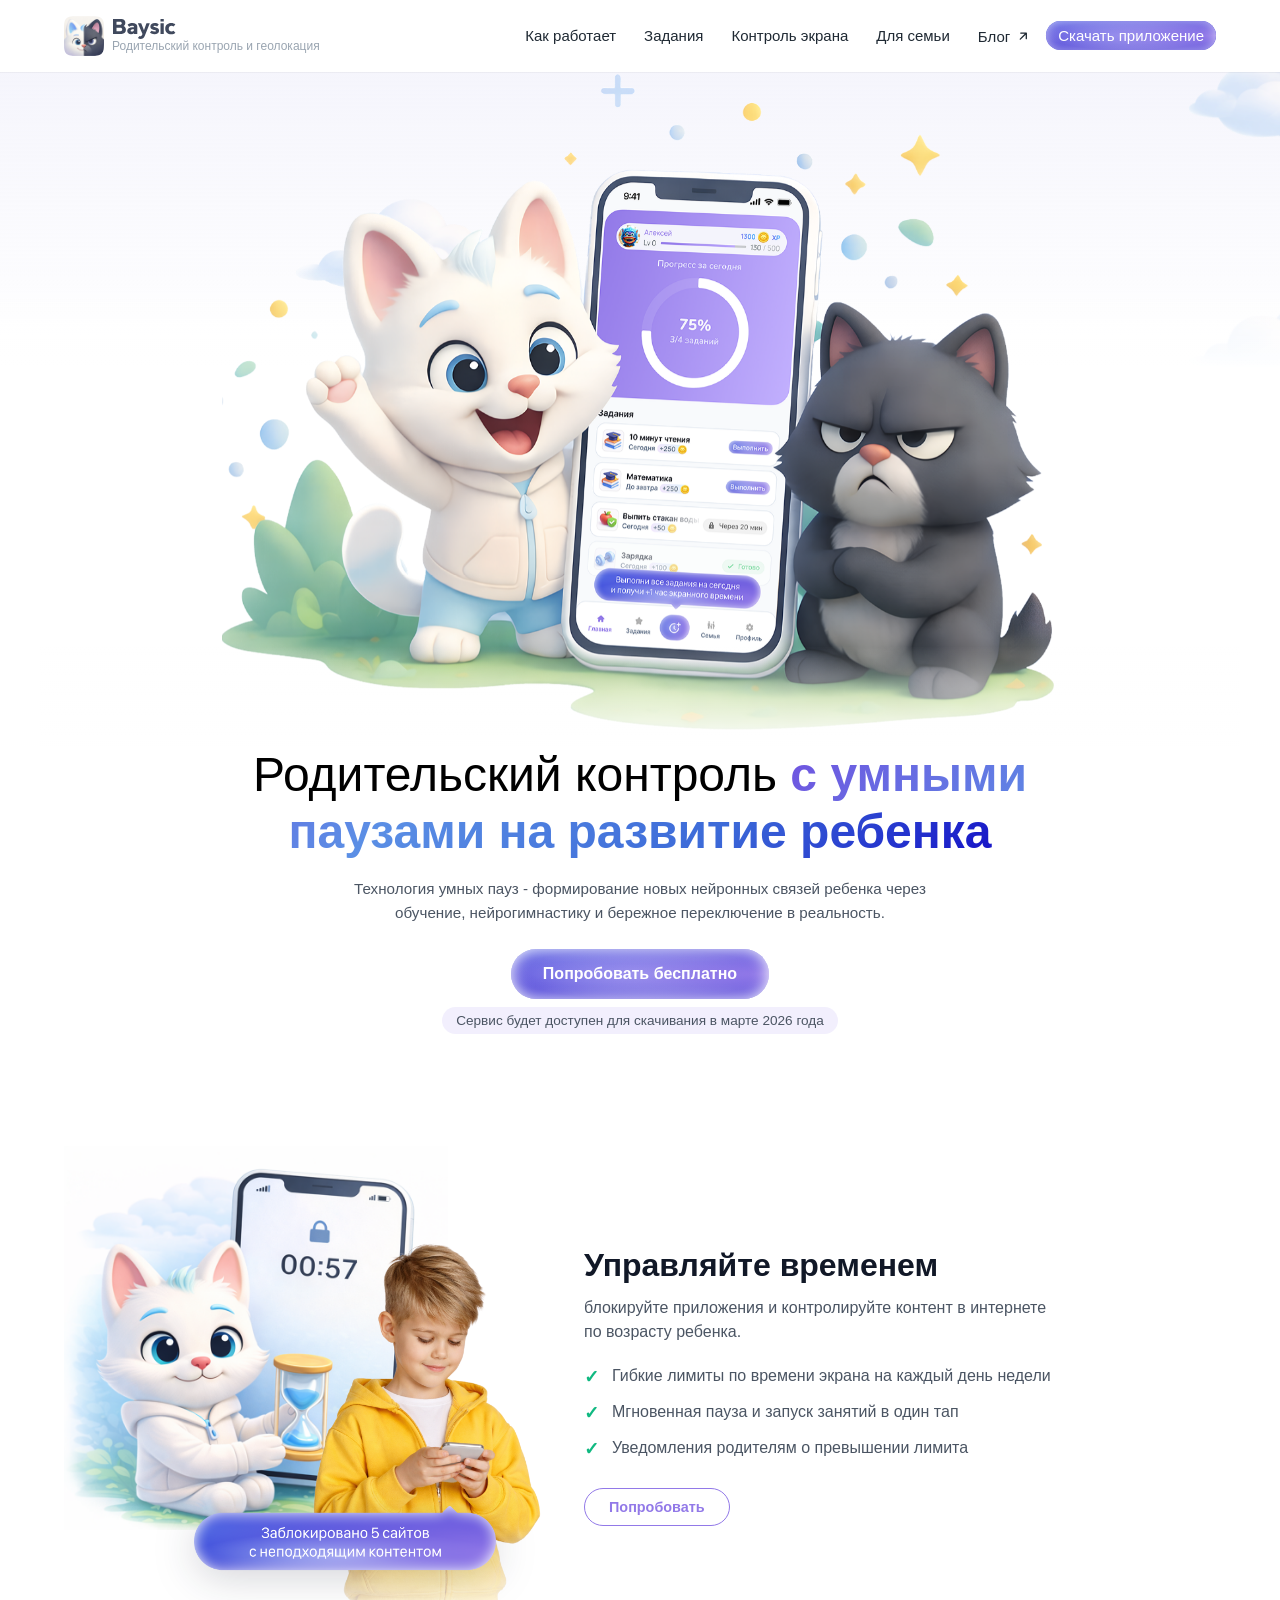
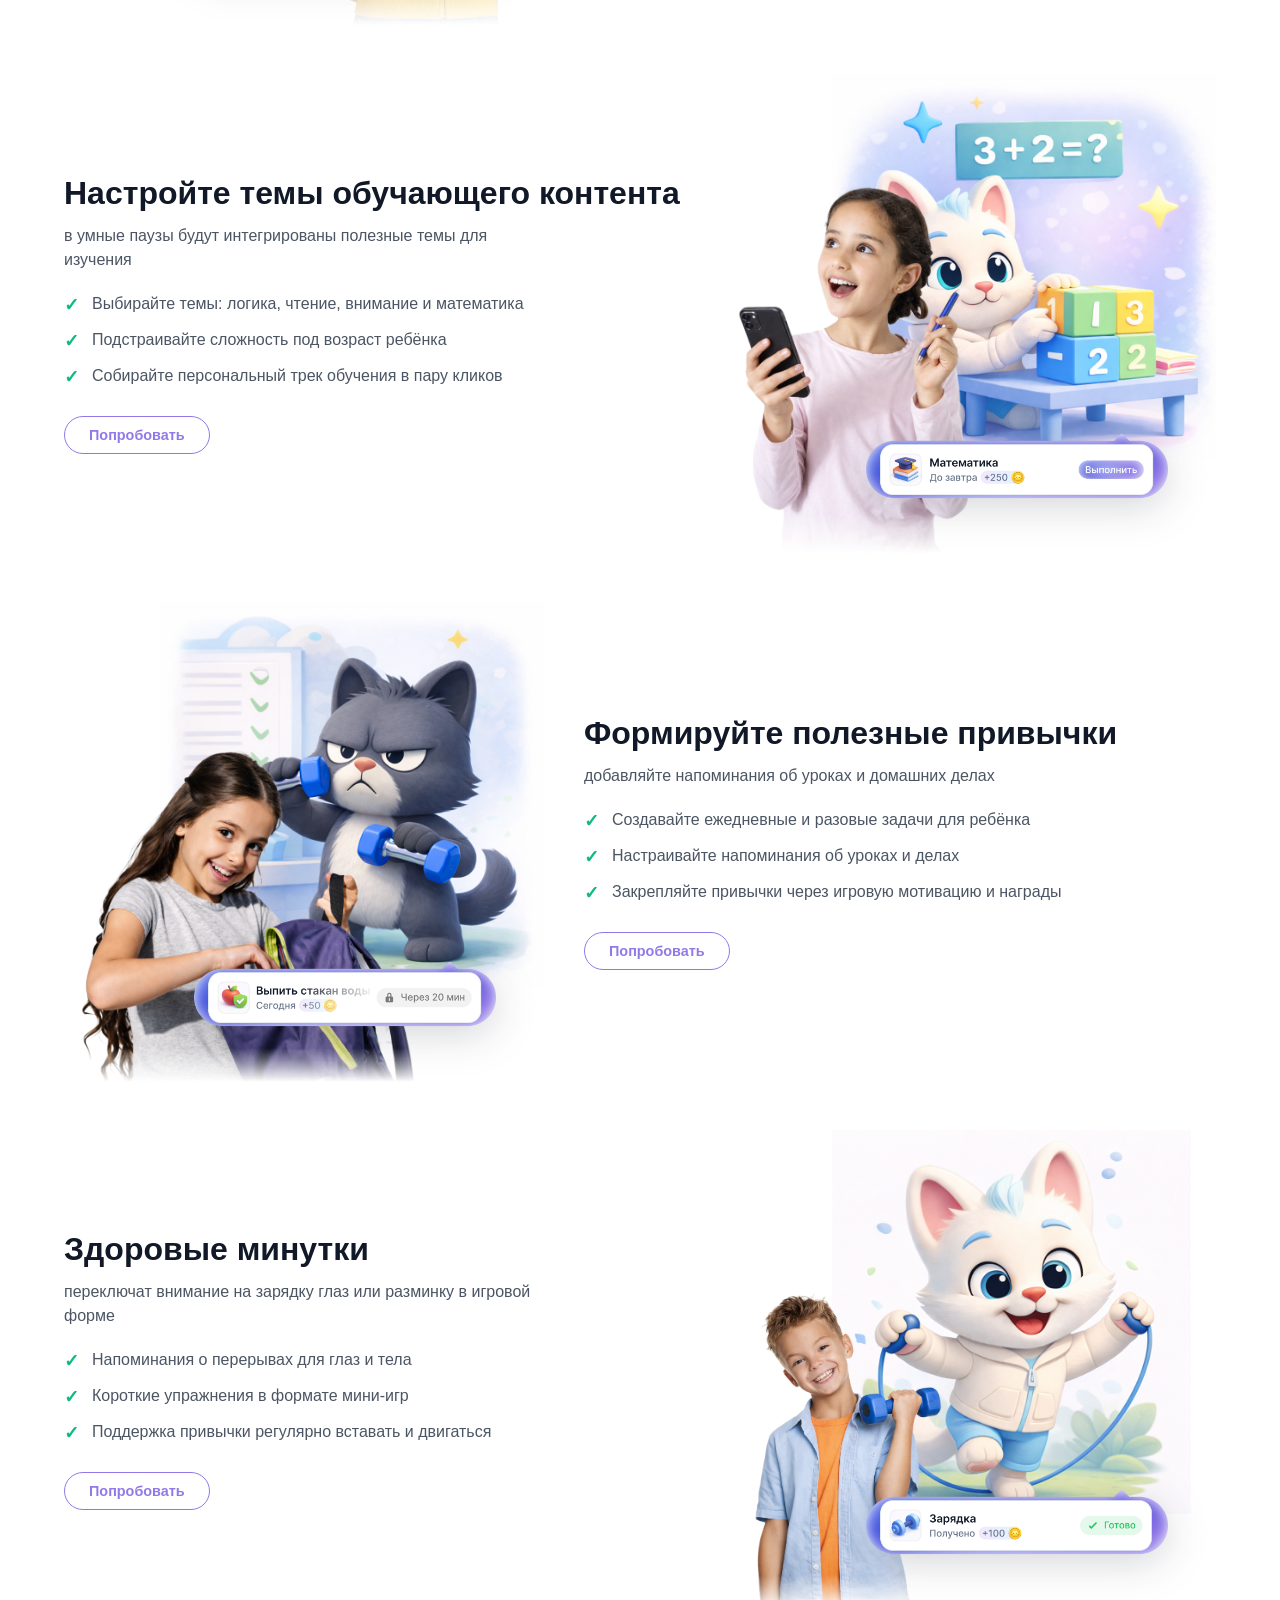
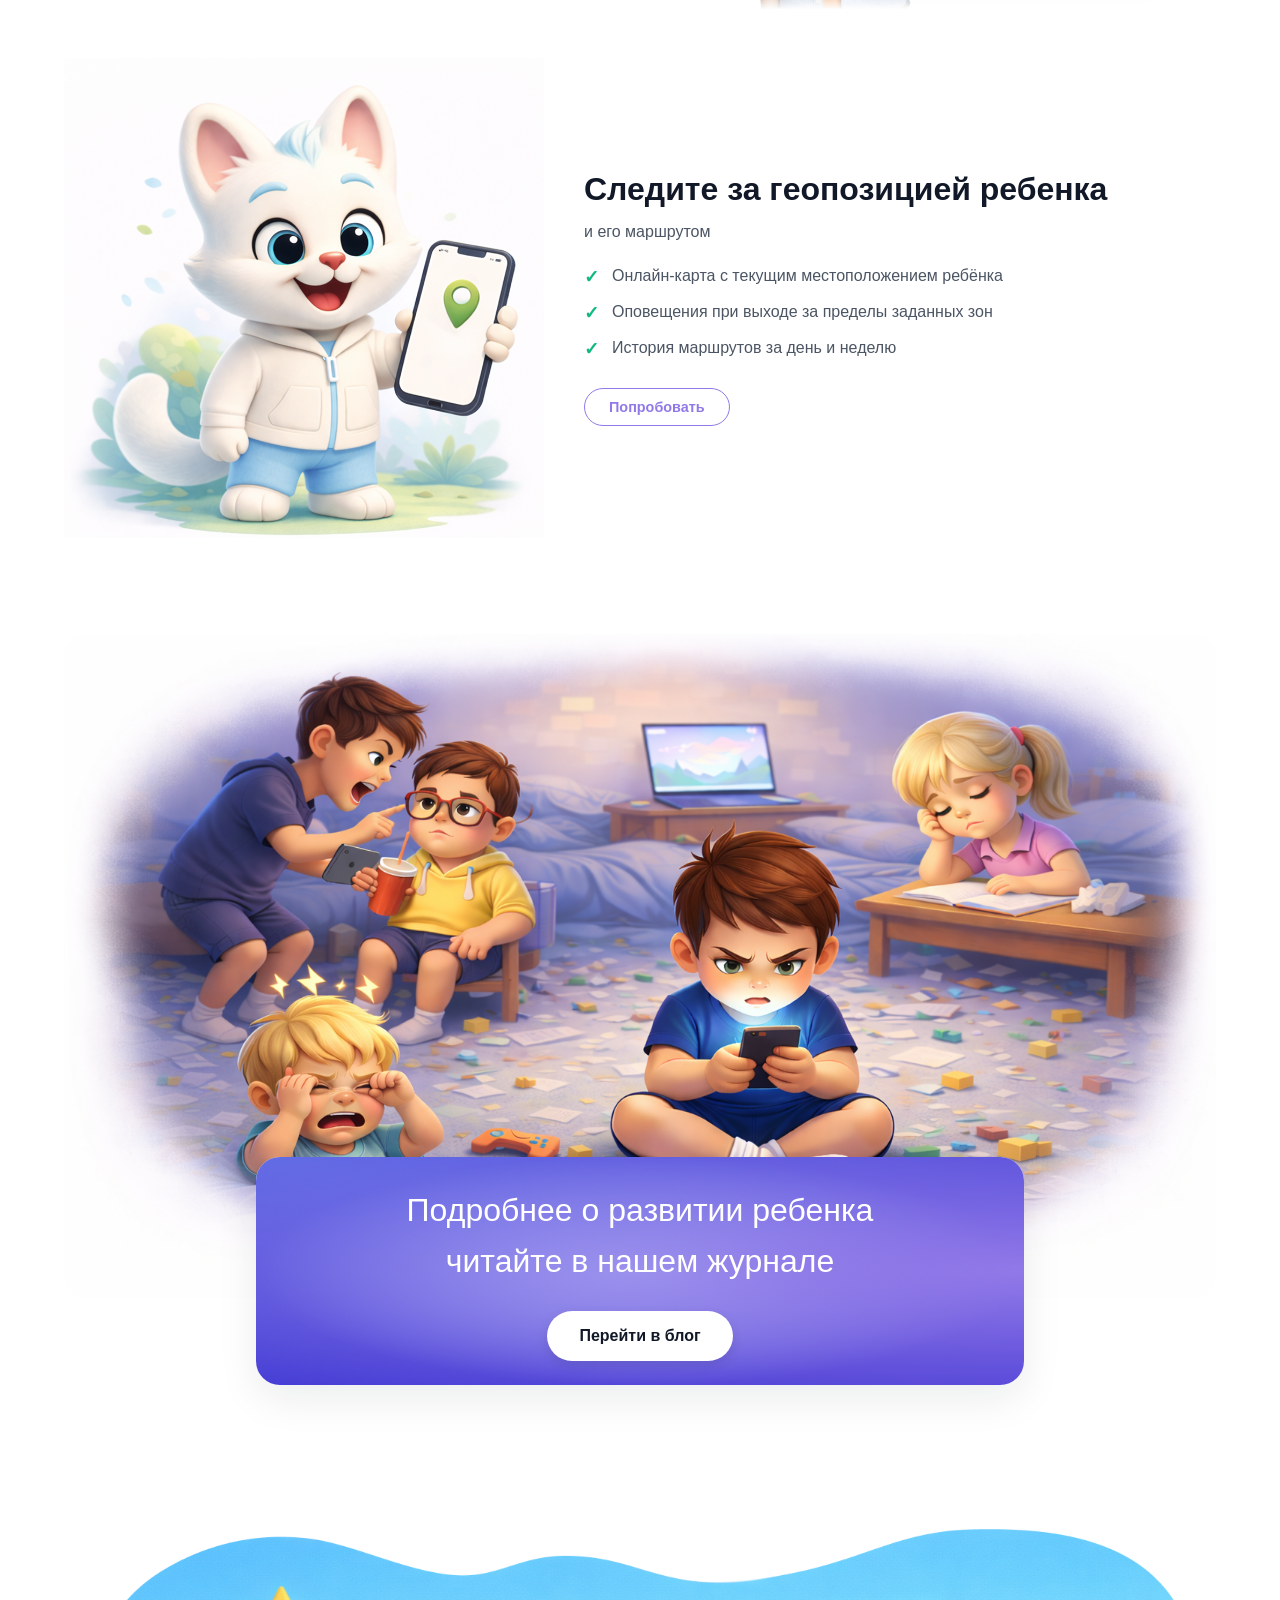
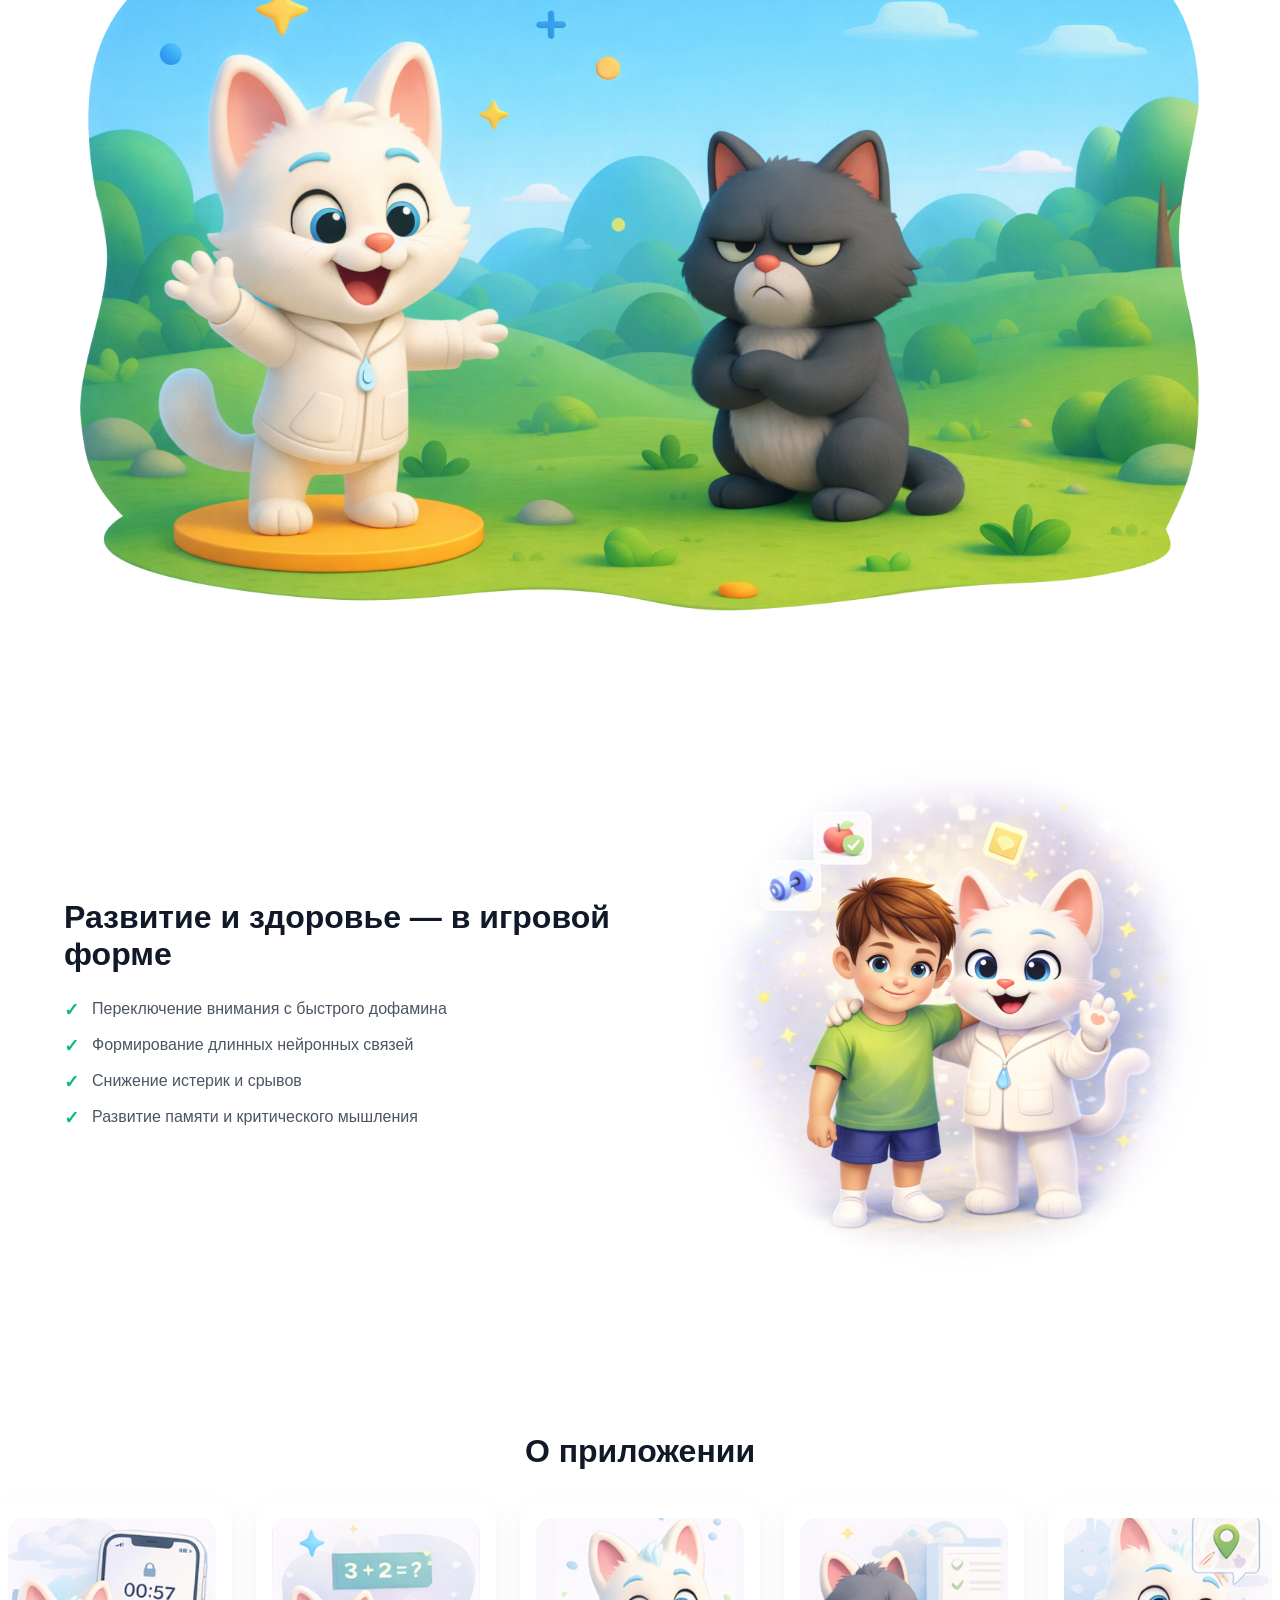
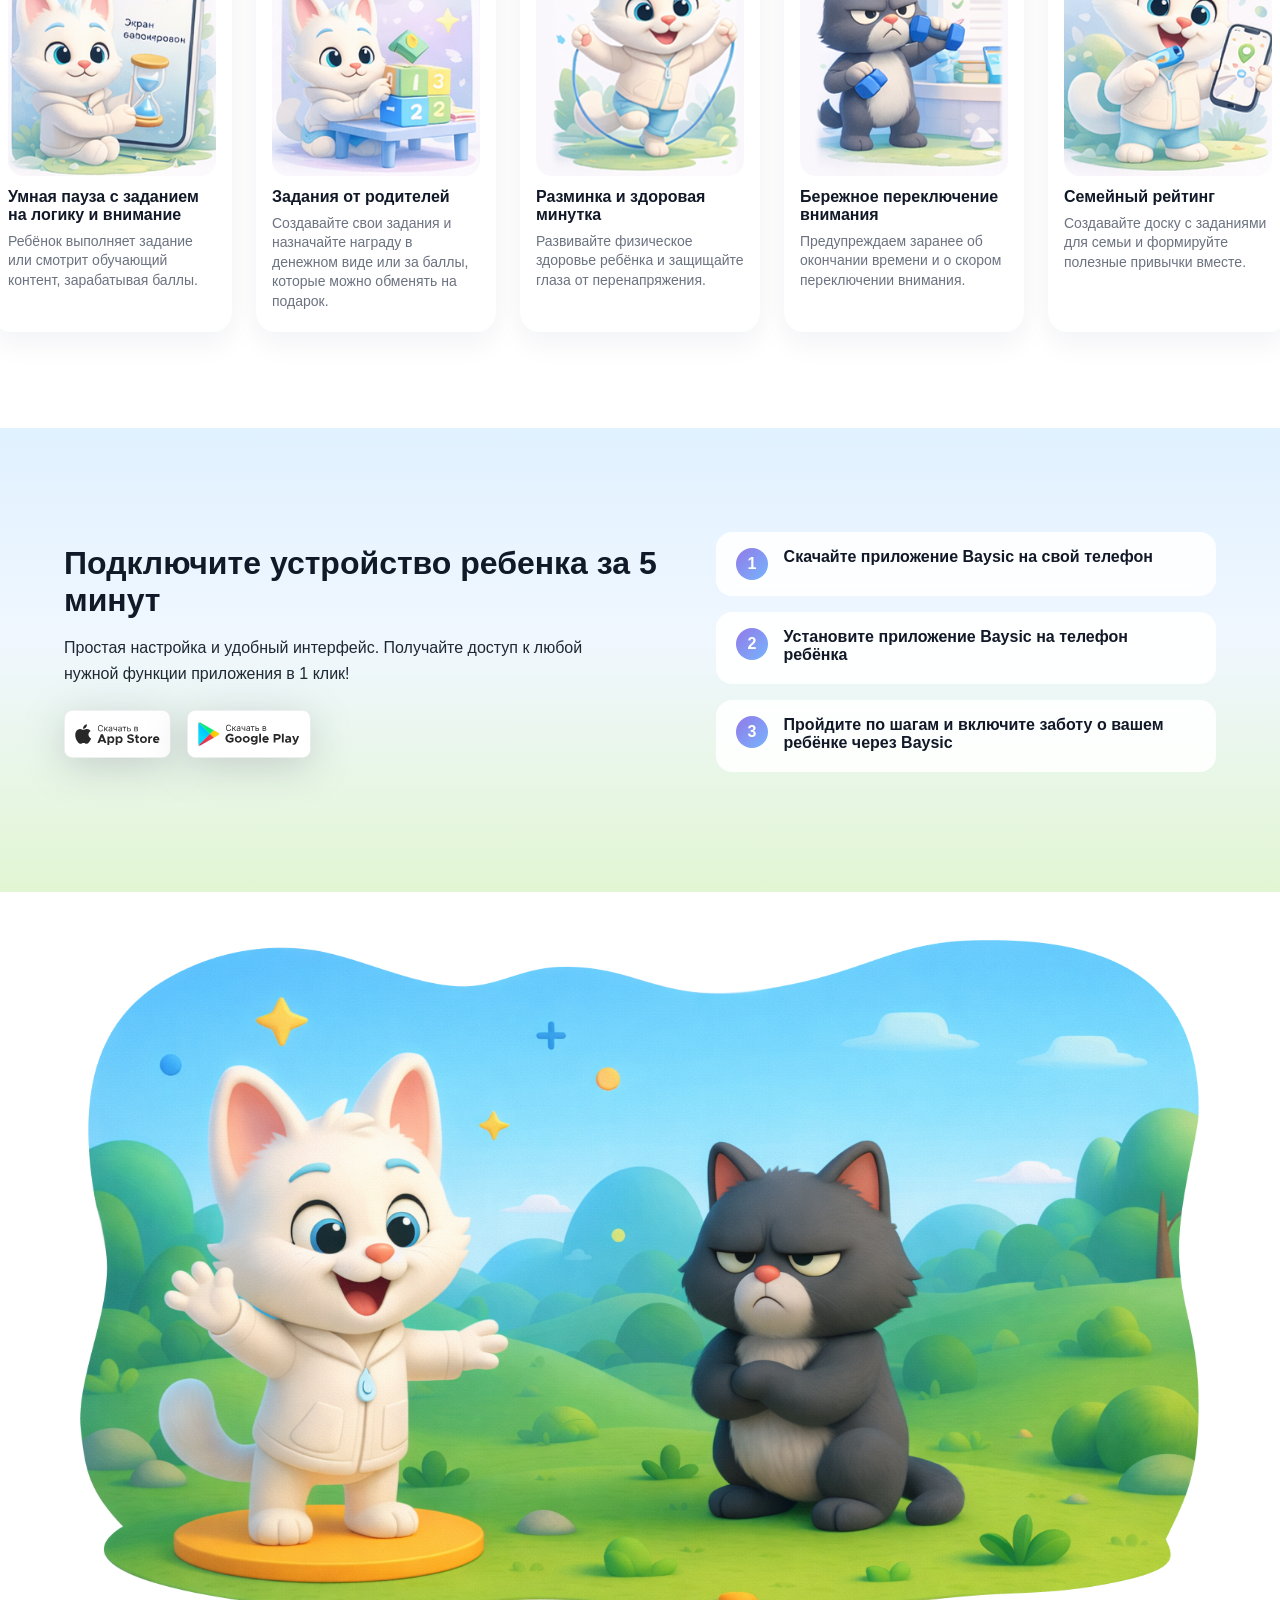
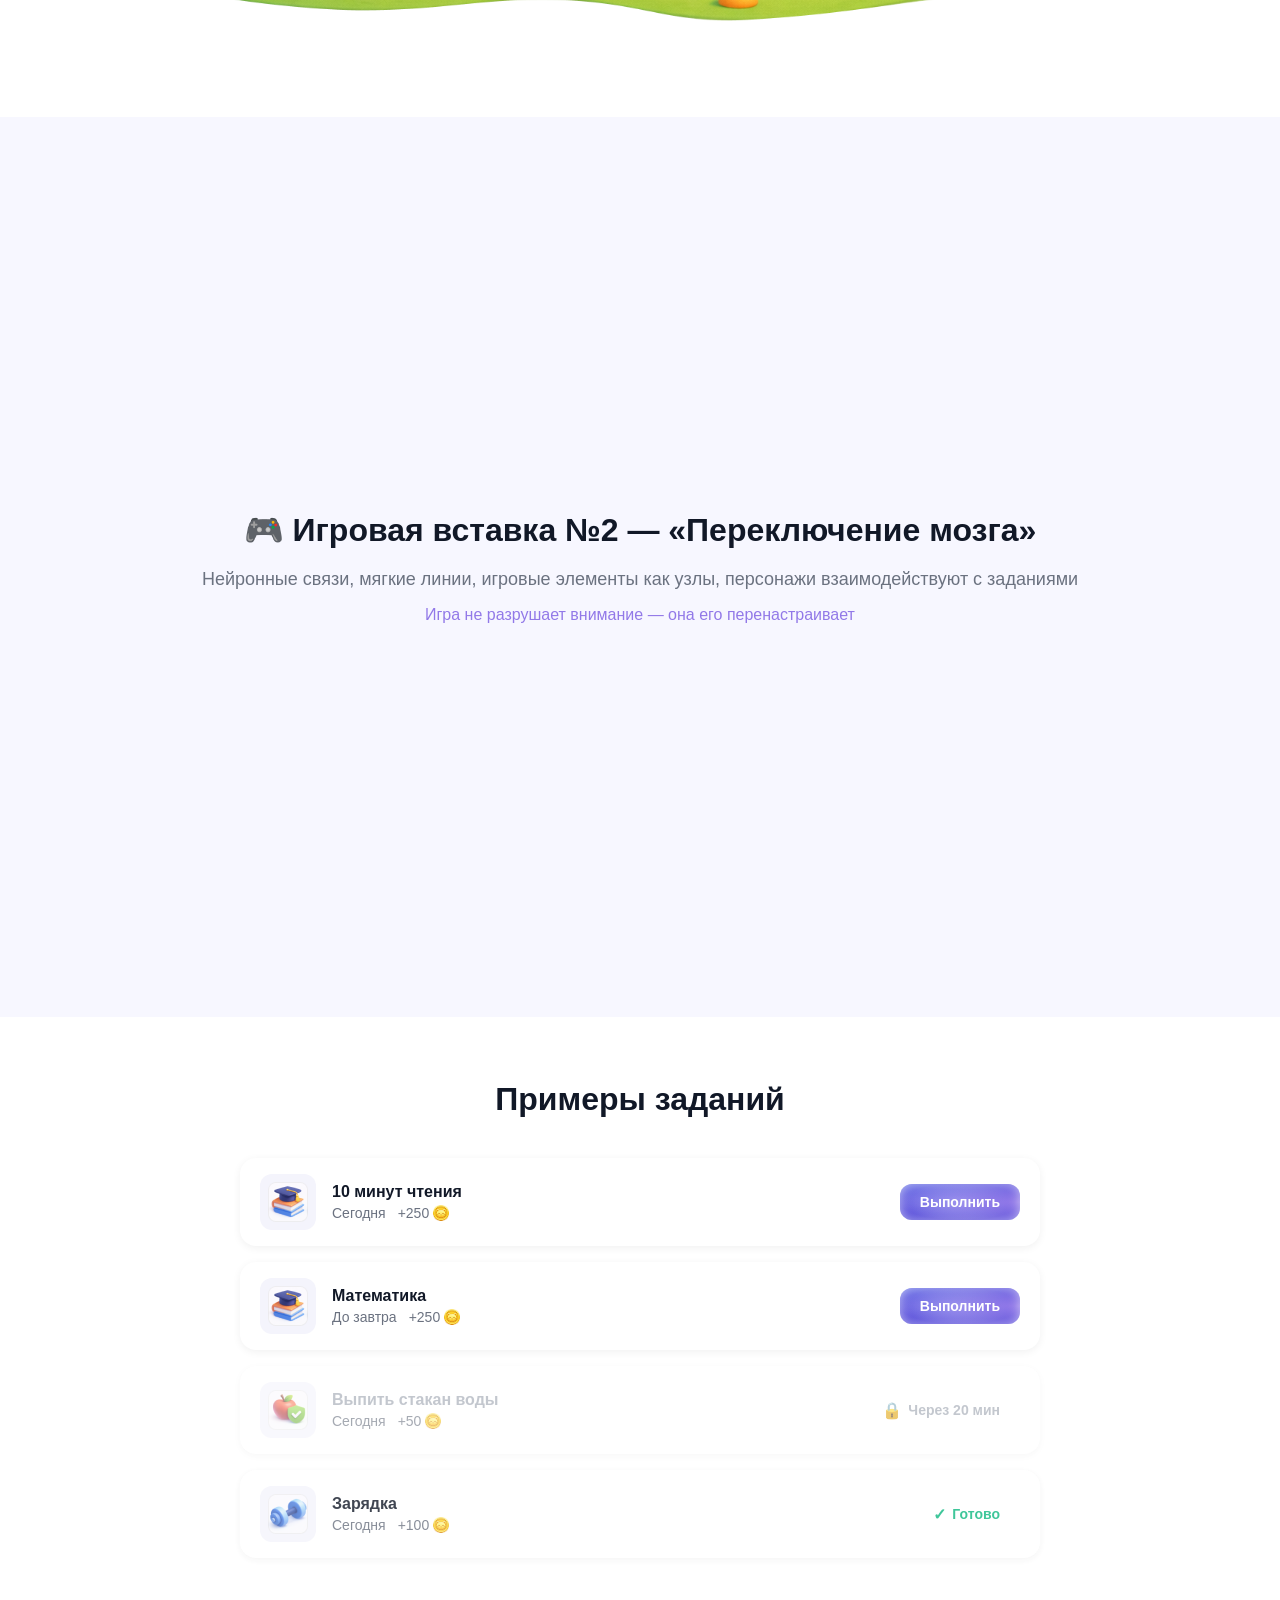
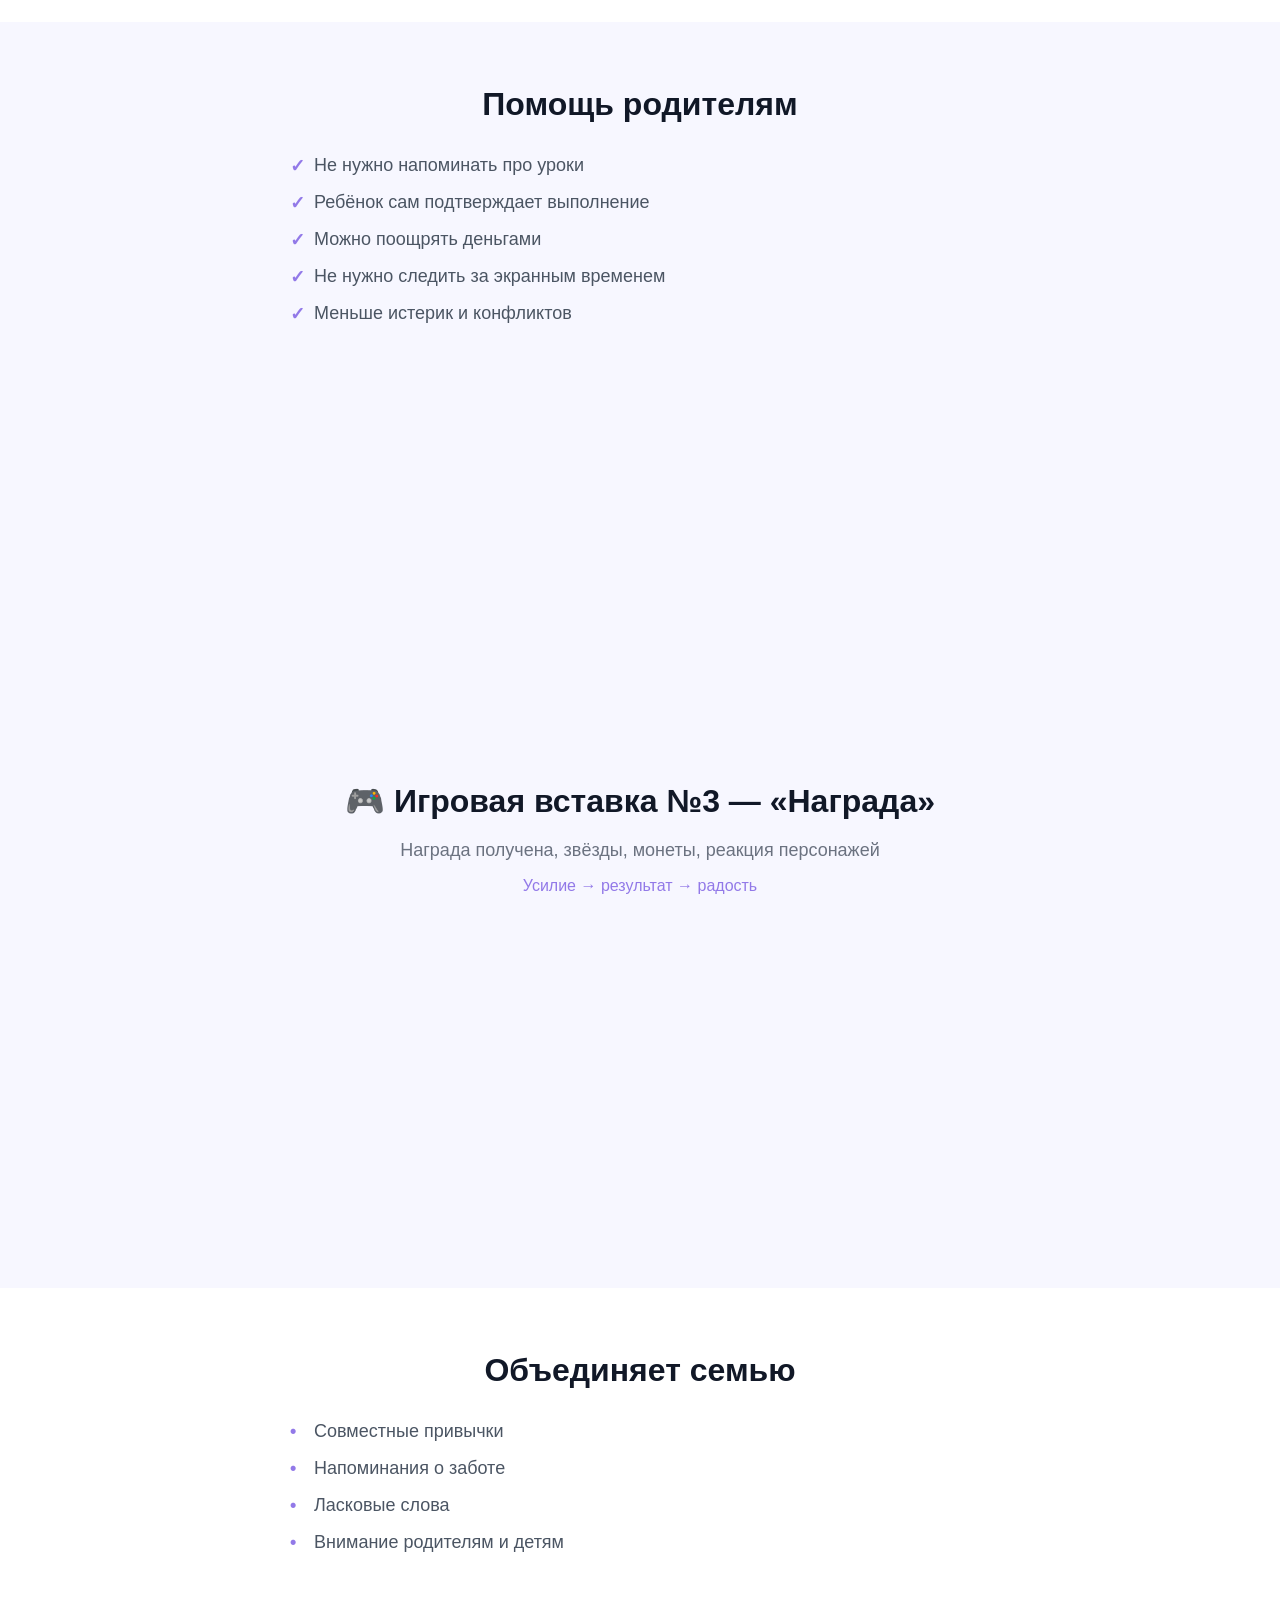
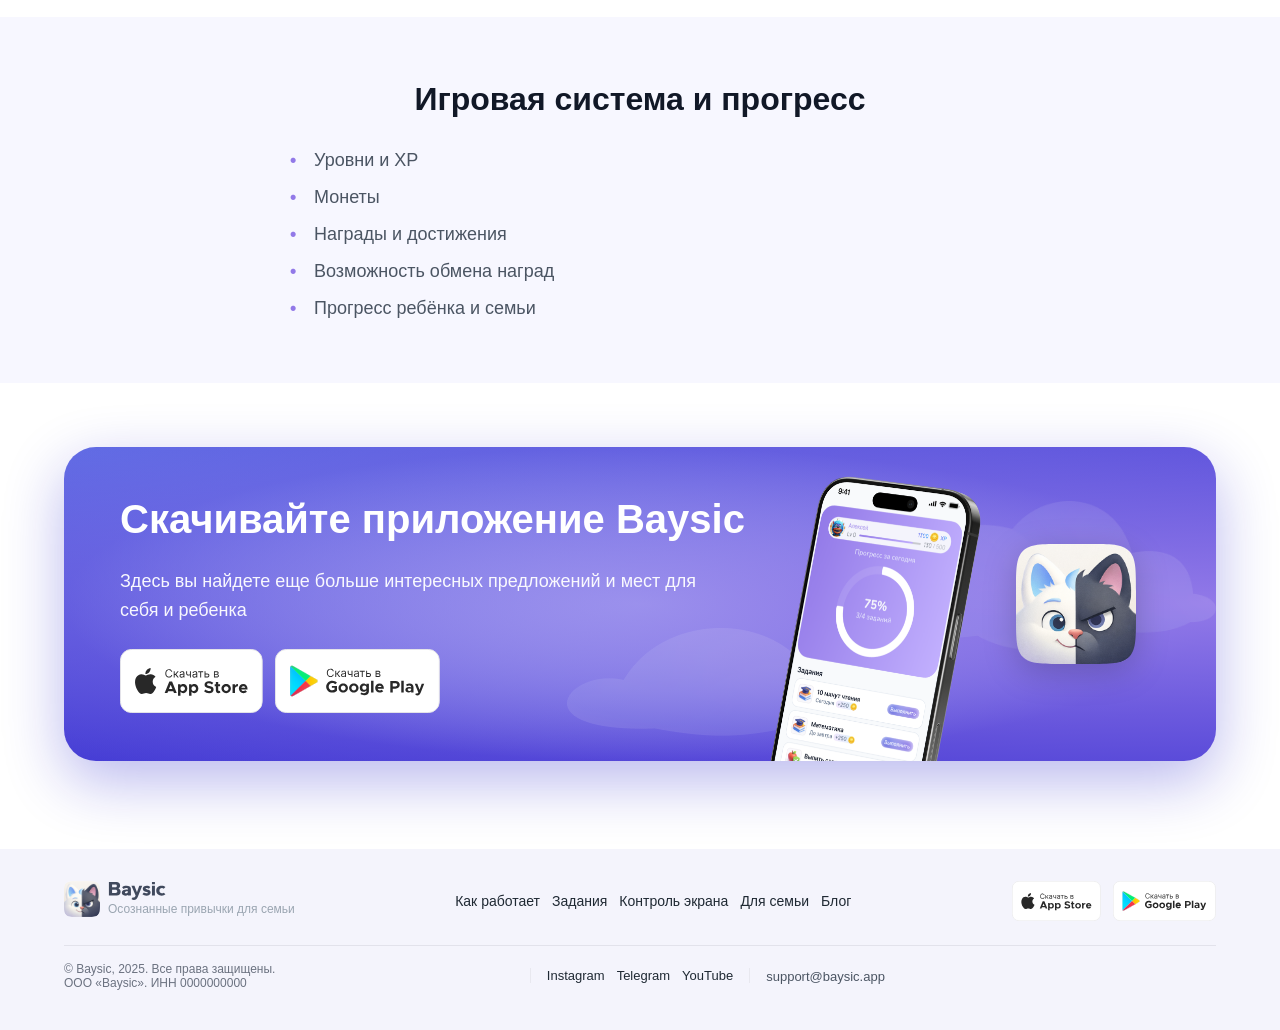
==== index.html @ 48f7da1c "Add article unfold effect, remove parallax, update CTA styling" ====
<!DOCTYPE html>
<html lang="ru">
<head>
    <meta charset="UTF-8">
    <meta name="viewport" content="width=device-width, initial-scale=1.0">
    <title>Kids360</title>
    <link rel="stylesheet" href="styles.css">
    <script defer src="script.js"></script>
</head>
<body>
    <header class="site-header">
        <div class="header-inner">
            <a href="#" class="header-logo">
                <img src="img/logo-sign.svg" alt="Kids360 Icon" class="header-logo-sign">
                <div class="header-logo-text-block">
                    <img src="img/logo-text.svg" alt="Kids360 Logo" class="header-logo-text">
                    <div class="header-logo-descriptor">Родительский контроль и геолокация</div>
                </div>
            </a>
            <nav class="header-nav">
                <button class="header-menu-toggle" aria-label="Открыть меню">
                    <img src="img/ui-icons/menu.svg" alt="Меню" class="header-menu-icon header-menu-icon--menu">
                    <img src="img/ui-icons/close.svg" alt="Закрыть" class="header-menu-icon header-menu-icon--close">
                </button>
                <ul class="header-nav-list">
                    <li><a href="#how-it-works" class="header-nav-link">Как работает</a></li>
                    <li><a href="#tasks" class="header-nav-link">Задания</a></li>
                    <li><a href="#screen-control" class="header-nav-link">Контроль экрана</a></li>
                    <li><a href="#family" class="header-nav-link">Для семьи</a></li>
                    <li>
                        <a href="#blog" class="header-nav-link header-nav-blog">
                            Блог
                            <img src="img/ui-icons/link.svg" alt="Ссылка на блог" class="header-nav-blog-icon">
                        </a>
                    </li>
                    <li>
                        <a href="#download" class="header-nav-link header-nav-cta">Скачать приложение</a>
                    </li>
                </ul>
            </nav>
        </div>
    </header>

    <button class="floating-to-top" aria-label="Наверх">
        <img src="img/ui-icons/arrow-up.svg" alt="Наверх" class="floating-to-top-icon">
    </button>

    <section class="hero">
        <div class="hero-wrapper">
            <div class="hero-container">
                <div class="hero-image" data-parallax>
                    <div class="hero-clouds">
                        <img src="img/hero-decor/cloud-xl.png" alt="" class="hero-cloud hero-cloud-xl">
                        <img src="img/hero-decor/cloud-l.png" alt="" class="hero-cloud hero-cloud-l">
                        <img src="img/hero-decor/cloud-m.png" alt="" class="hero-cloud hero-cloud-m">
                        <img src="img/hero-decor/cloud-s.png" alt="" class="hero-cloud hero-cloud-s hero-cloud-s-1">
                        <img src="img/hero-decor/cloud-s.png" alt="" class="hero-cloud hero-cloud-s hero-cloud-s-2">
                        <img src="img/hero-decor/cloud-xs.png" alt="" class="hero-cloud hero-cloud-xs hero-cloud-xs-1">
                        <img src="img/hero-decor/cloud-xs.png" alt="" class="hero-cloud hero-cloud-xs hero-cloud-xs-2">
                    </div>
                    <img src="img/hero-img.png" alt="Hero Image">
                </div>
                <div class="hero-content">
                    <div class="hero-overlay"></div>
                    <h1 class="hero-title">Родительский контроль <span class="hero-title-accent">с умными паузами на развитие ребенка</span></h1>
                    <p class="hero-description">Технология умных пауз -  формирование новых нейронных связей ребенка через обучение, нейрогимнастику и бережное переключение в реальность.</p>
                    <div class="hero-meta-row">
                        <div class="hero-cta">
                            <button class="cta-button">Попробовать бесплатно</button>
                        </div>
                        <div class="hero-badge">
                            Сервис будет доступен для скачивания в марте 2026 года
                        </div>
                    </div>
                </div>
            </div>
        </div>
    </section>

    <section class="control-intro control-intro--lock">
        <div class="control-intro-inner">
            <div class="control-intro-media">
                <img src="img/about-img/a1-lock-big.png" alt="Родительский контроль" class="control-intro-image control-intro-image--lock">
                <img src="img/about-img/k1.png" alt="Родительский контроль — детальный экран" class="control-intro-sticker">
                <img src="img/about-img/a1-lock-tooltip.png" alt="Подсказка умной паузы" class="control-intro-tooltip">
            </div>
            <div class="control-intro-content">
                <h2 class="control-intro-title">Управляйте временем</h2>
                <p class="control-intro-text">блокируйте приложения и контролируйте контент в интернете по возрасту ребенка.</p>
                <ul class="control-feature-list">
                    <li>Гибкие лимиты по времени экрана на каждый день недели</li>
                    <li>Мгновенная пауза и запуск занятий в один тап</li>
                    <li>Уведомления родителям о превышении лимита</li>
                </ul>
                <div class="control-feature-action">
                    <button class="control-feature-button">Попробовать</button>
                </div>
            </div>
        </div>
    </section>

    <section class="control-intro control-intro--image-right control-intro--edu">
        <div class="control-intro-inner">
            <div class="control-intro-media">
                <img src="img/about-img/a2-edu-big.png" alt="Обучающий контент" class="control-intro-image control-intro-image--edu">
                <img src="img/about-img/k2.png" alt="Экран обучающего задания" class="control-intro-sticker control-intro-sticker--edu">
                <img src="img/about-img/a2-edu-tooltip.png" alt="Подсказка обучающего контента" class="control-intro-tooltip control-intro-tooltip--edu">
            </div>
            <div class="control-intro-content">
                <h2 class="control-intro-title">Настройте темы обучающего контента</h2>
                <p class="control-intro-text">в умные паузы будут интегрированы полезные темы для изучения</p>
                <ul class="control-feature-list">
                    <li>Выбирайте темы: логика, чтение, внимание и математика</li>
                    <li>Подстраивайте сложность под возраст ребёнка</li>
                    <li>Собирайте персональный трек обучения в пару кликов</li>
                </ul>
                <div class="control-feature-action">
                    <button class="control-feature-button">Попробовать</button>
                </div>
            </div>
        </div>
    </section>

    <section class="control-intro control-intro--hab">
        <div class="control-intro-inner">
            <div class="control-intro-media">
                <img src="img/about-img/a3-hab-big.png" alt="Полезные привычки" class="control-intro-image control-intro-image--hab">
                <img src="img/about-img/k3.png" alt="Экран задания по привычкам" class="control-intro-sticker control-intro-sticker--hab">
                <img src="img/about-img/a3-hab-tooltip.png" alt="Подсказка по привычкам" class="control-intro-tooltip control-intro-tooltip--hab">
            </div>
            <div class="control-intro-content">
                <h2 class="control-intro-title">Формируйте полезные привычки</h2>
                <p class="control-intro-text">добавляйте напоминания об уроках и домашних делах</p>
                <ul class="control-feature-list">
                    <li>Создавайте ежедневные и разовые задачи для ребёнка</li>
                    <li>Настраивайте напоминания об уроках и делах</li>
                    <li>Закрепляйте привычки через игровую мотивацию и награды</li>
                </ul>
                <div class="control-feature-action">
                    <button class="control-feature-button">Попробовать</button>
                </div>
            </div>
        </div>
    </section>

    <section class="control-intro control-intro--image-right control-intro--sport">
        <div class="control-intro-inner">
            <div class="control-intro-media">
                <img src="img/about-img/a4-sport-big.png" alt="Здоровые минутки" class="control-intro-image control-intro-image--sport">
                <img src="img/about-img/k4.png" alt="Экран здоровой минутки" class="control-intro-sticker control-intro-sticker--sport">
                <img src="img/about-img/a4-sport-tooltip.png" alt="Подсказка здоровой минутки" class="control-intro-tooltip control-intro-tooltip--sport">
            </div>
            <div class="control-intro-content">
                <h2 class="control-intro-title">Здоровые минутки</h2>
                <p class="control-intro-text">переключат внимание на зарядку глаз или разминку в игровой форме</p>
                <ul class="control-feature-list">
                    <li>Напоминания о перерывах для глаз и тела</li>
                    <li>Короткие упражнения в формате мини‑игр</li>
                    <li>Поддержка привычки регулярно вставать и двигаться</li>
                </ul>
                <div class="control-feature-action">
                    <button class="control-feature-button">Попробовать</button>
                </div>
            </div>
        </div>
    </section>

    <section class="control-intro">
        <div class="control-intro-inner">
            <div class="control-intro-media">
                <img src="img/about-img/a5-geo-big.png" alt="Геопозиция ребенка" class="control-intro-image">
            </div>
            <div class="control-intro-content">
                <h2 class="control-intro-title">Следите за геопозицией ребенка</h2>
                <p class="control-intro-text">и его маршрутом</p>
                <ul class="control-feature-list">
                    <li>Онлайн‑карта с текущим местоположением ребёнка</li>
                    <li>Оповещения при выходе за пределы заданных зон</li>
                    <li>История маршрутов за день и неделю</li>
                </ul>
                <div class="control-feature-action">
                    <button class="control-feature-button">Попробовать</button>
                </div>
            </div>
        </div>
    </section>

    <section class="about-problem">
        <div class="about-problem-inner">
            <div class="about-problem-media">
                <img src="img/about-img/problem.png" alt="Проблемы экранного времени" class="about-problem-image">
            </div>
            <article class="about-problem-article">
                <header class="about-problem-article-header">
                    <h2 class="about-problem-title">Почему контроль экрана без умных пауз не работает?</h2>
                </header>
                <div class="about-problem-article-body">
                    <div class="about-problem-summary">
                    <section class="about-problem-article-section">
                        <h4 class="about-problem-item-title">Раздражительность и срывы</h4>
                        <p class="about-problem-item-text">Резкое переключение с экрана на реальность вызывает у детей стресс, истерики, агрессию.</p>
                    </section>
                    <section class="about-problem-article-section">
                        <h4 class="about-problem-item-title">Проблемы с концентрацией</h4>
                        <p class="about-problem-item-text">Постоянный поток быстрой информации ослабляет способность сосредоточиться на уроках, чтении, играх.</p>
                    </section>
                    <section class="about-problem-article-section">
                        <h4 class="about-problem-item-title">Апатия и плохое настроение</h4>
                        <p class="about-problem-item-text">Виртуальный мир кажется ярче, реальный – скучнее, что снижает мотивацию и интерес к жизни.</p>
                    </section>
                    <section class="about-problem-article-section">
                        <h4 class="about-problem-item-title">Проблемы со здоровьем</h4>
                        <p class="about-problem-item-text">Риски для зрения (сухость, ухудшение) и лишний вес из-за малоподвижности и неправильного питания.</p>
                    </section>
                    </div>
                </div>
                <footer class="about-problem-cta">
                    <div class="about-problem-cta-inner">
                        <div class="about-problem-cta-main">
                            <div class="about-problem-article-intro">Подробнее о развитии ребенка <br> читайте в нашем журнале</div>
                            <button class="about-problem-cta-button" type="button">Перейти в блог</button>
                        </div>
                    </div>
                </footer>
            </article>
        </div>
    </section>

    <section class="about-dec">
        <div class="about-dec-inner">
            <div class="about-dec-bg">
                <img src="img/dec-secion-1/dec-bg-1.png" alt="О приложении иллюстрация" class="about-dec-bg-image">
                <img src="img/dec-secion-1/dec-card-1.png" alt="" class="about-dec-card about-dec-card-1">
                <img src="img/dec-secion-1/dec-card-2.png" alt="" class="about-dec-card about-dec-card-2">
            </div>
        </div>
    </section>

    <section class="why-works" id="why-works">
        <div class="why-works-inner">
            <div class="why-works-content">
                <h2 class="why-works-title">Развитие и здоровье — в игровой форме</h2>
                <ul class="why-works-list">
                    <li>Переключение внимания с быстрого дофамина</li>
                    <li>Формирование длинных нейронных связей</li>
                    <li>Снижение истерик и срывов</li>
                    <li>Развитие памяти и критического мышления</li>
                </ul>
            </div>
            <div class="why-works-media">
                <img src="img/about-img/solution.png" alt="Развитие и здоровье" class="why-works-image">
            </div>
        </div>
    </section>

    <section class="about" id="about">
        <div class="about-inner">
            <h2 class="about-title">О приложении</h2>
            <div class="about-cards-viewport">
                <div class="about-cards-track">
                    <article class="about-card">
                        <img src="img/about-img/a1-lock.png" alt="Умная пауза" class="about-card-image">
                        <h3 class="about-card-title">Умная пауза с заданием на логику и внимание</h3>
                        <p class="about-card-text">Ребёнок выполняет задание или смотрит обучающий контент, зарабатывая баллы.</p>
                    </article>
                    <article class="about-card">
                        <img src="img/about-img/a2-edu.png" alt="Задания от родителей" class="about-card-image">
                        <h3 class="about-card-title">Задания от родителей</h3>
                        <p class="about-card-text">Создавайте свои задания и назначайте награду в денежном виде или за баллы, которые можно обменять на подарок.</p>
                    </article>
                    <article class="about-card">
                        <img src="img/about-img/a3-sport.png" alt="Разминка и здоровая минутка" class="about-card-image">
                        <h3 class="about-card-title">Разминка и здоровая минутка</h3>
                        <p class="about-card-text">Развивайте физическое здоровье ребёнка и защищайте глаза от перенапряжения.</p>
                    </article>
                    <article class="about-card">
                        <img src="img/about-img/a4-hab.png" alt="Бережное переключение" class="about-card-image">
                        <h3 class="about-card-title">Бережное переключение внимания</h3>
                        <p class="about-card-text">Предупреждаем заранее об окончании времени и о скором переключении внимания.</p>
                    </article>
                    <article class="about-card">
                        <img src="img/about-img/a5-geo.png" alt="Семейный рейтинг" class="about-card-image">
                        <h3 class="about-card-title">Семейный рейтинг</h3>
                        <p class="about-card-text">Создавайте доску с заданиями для семьи и формируйте полезные привычки вместе.</p>
                    </article>
                </div>
            </div>
        </div>
    </section>

    <section class="setup-steps" id="how-it-works">
        <div class="setup-steps-inner">
            <div class="setup-steps-text">
                <h2 class="setup-steps-title">Подключите устройство ребенка за 5 минут</h2>
                <p class="setup-steps-subtitle">
                    Простая настройка и удобный интерфейс. Получайте доступ к любой нужной функции приложения в 1 клик!
                </p>
                <div class="setup-steps-buttons">
                    <a href="#" class="setup-steps-button">
                        <img src="img/store-badges/app-store.svg" alt="Скачать в App Store">
                    </a>
                    <a href="#" class="setup-steps-button">
                        <img src="img/store-badges/google-play.svg" alt="Скачать в Google Play">
                    </a>
                </div>
            </div>
            <div class="setup-steps-list">
                <div class="setup-step">
                    <div class="setup-step-badge">1</div>
                    <div class="setup-step-content">
                        <h3 class="setup-step-title">Скачайте приложение Baysic на свой телефон</h3>
                    </div>
                </div>
                <div class="setup-step">
                    <div class="setup-step-badge">2</div>
                    <div class="setup-step-content">
                        <h3 class="setup-step-title">Установите приложение Baysic на телефон ребёнка</h3>
                    </div>
                </div>
                <div class="setup-step">
                    <div class="setup-step-badge">3</div>
                    <div class="setup-step-content">
                        <h3 class="setup-step-title">Пройдите по шагам и включите заботу о вашем ребёнке через Baysic</h3>
                    </div>
                </div>
            </div>
        </div>
    </section>

    <section class="about-dec">
        <div class="about-dec-inner">
            <div class="about-dec-bg">
                <img src="img/dec-secion-1/dec-bg-1.png" alt="О приложении иллюстрация" class="about-dec-bg-image">
                <img src="img/dec-secion-1/dec-card-1.png" alt="" class="about-dec-card about-dec-card-1">
                <img src="img/dec-secion-1/dec-card-2.png" alt="" class="about-dec-card about-dec-card-2">
            </div>
        </div>
    </section>

    <section class="visual-insert visual-insert-2">
        <div class="visual-insert-content">
            <h2 class="visual-insert-title">🎮 Игровая вставка №2 — «Переключение мозга»</h2>
            <p class="visual-insert-description">Нейронные связи, мягкие линии, игровые элементы как узлы, персонажи взаимодействуют с заданиями</p>
            <p class="visual-insert-subtitle">Игра не разрушает внимание — она его перенастраивает</p>
        </div>
    </section>

    <section class="tasks-examples" id="tasks">
        <div class="tasks-examples-inner">
            <h2 class="tasks-examples-title">Примеры заданий</h2>
            <div class="tasks-examples-list">
                <div class="task-example-card">
                    <div class="task-example-icon">
                        <img src="img/ui-icons/cat/study.png" alt="Обучение" class="task-example-icon-img">
                    </div>
                    <div class="task-example-content">
                        <h3 class="task-example-title">10 минут чтения</h3>
                        <div class="task-example-meta">
                            <span class="task-example-status">Сегодня</span>
                            <span class="task-example-reward">+250</span>
                        </div>
                    </div>
                    <button class="task-example-action task-example-action--complete">Выполнить</button>
                </div>
                <div class="task-example-card">
                    <div class="task-example-icon">
                        <img src="img/ui-icons/cat/study.png" alt="Обучение" class="task-example-icon-img">
                    </div>
                    <div class="task-example-content">
                        <h3 class="task-example-title">Математика</h3>
                        <div class="task-example-meta">
                            <span class="task-example-status">До завтра</span>
                            <span class="task-example-reward">+250</span>
                        </div>
                    </div>
                    <button class="task-example-action task-example-action--complete">Выполнить</button>
                </div>
                <div class="task-example-card task-example-card--locked">
                    <div class="task-example-icon">
                        <img src="img/ui-icons/cat/health.png" alt="Здоровье" class="task-example-icon-img">
                    </div>
                    <div class="task-example-content">
                        <h3 class="task-example-title">Выпить стакан воды</h3>
                        <div class="task-example-meta">
                            <span class="task-example-status">Сегодня</span>
                            <span class="task-example-reward">+50</span>
                        </div>
                    </div>
                    <div class="task-example-action task-example-action--locked">
                        <span class="task-example-lock-icon">🔒</span>
                        <span>Через 20 мин</span>
                    </div>
                </div>
                <div class="task-example-card task-example-card--completed">
                    <div class="task-example-icon">
                        <img src="img/ui-icons/cat/sport.png" alt="Спорт" class="task-example-icon-img">
                    </div>
                    <div class="task-example-content">
                        <h3 class="task-example-title">Зарядка</h3>
                        <div class="task-example-meta">
                            <span class="task-example-status">Сегодня</span>
                            <span class="task-example-reward">+100</span>
                        </div>
                    </div>
                    <div class="task-example-action task-example-action--done">
                        <span class="task-example-check-icon">✓</span>
                        <span>Готово</span>
                    </div>
                </div>
            </div>
        </div>
    </section>

    <section class="help-parents" id="help-parents">
        <div class="help-parents-inner">
            <h2 class="help-parents-title">Помощь родителям</h2>
            <ul class="help-parents-list">
                <li>Не нужно напоминать про уроки</li>
                <li>Ребёнок сам подтверждает выполнение</li>
                <li>Можно поощрять деньгами</li>
                <li>Не нужно следить за экранным временем</li>
                <li>Меньше истерик и конфликтов</li>
            </ul>
        </div>
    </section>

    <section class="visual-insert visual-insert-3">
        <div class="visual-insert-content">
            <h2 class="visual-insert-title">🎮 Игровая вставка №3 — «Награда»</h2>
            <p class="visual-insert-description">Награда получена, звёзды, монеты, реакция персонажей</p>
            <p class="visual-insert-subtitle">Усилие → результат → радость</p>
        </div>
    </section>

    <section class="family-unite" id="family">
        <div class="family-unite-inner">
            <h2 class="family-unite-title">Объединяет семью</h2>
            <div class="family-unite-content">
                <ul class="family-unite-list">
                    <li>Совместные привычки</li>
                    <li>Напоминания о заботе</li>
                    <li>Ласковые слова</li>
                    <li>Внимание родителям и детям</li>
                </ul>
            </div>
        </div>
    </section>

    <section class="game-progress" id="game-progress">
        <div class="game-progress-inner">
            <h2 class="game-progress-title">Игровая система и прогресс</h2>
            <div class="game-progress-content">
                <ul class="game-progress-list">
                    <li>Уровни и XP</li>
                    <li>Монеты</li>
                    <li>Награды и достижения</li>
                    <li>Возможность обмена наград</li>
                    <li>Прогресс ребёнка и семьи</li>
                </ul>
            </div>
        </div>
    </section>

    <section class="download-banner">
        <div class="download-banner-inner">
            <div class="download-banner-content">
                <div class="download-banner-clouds">
                    <img src="img/hero-decor/cloud-m.png" alt="" class="download-banner-cloud download-banner-cloud-m">
                    <img src="img/hero-decor/cloud-s.png" alt="" class="download-banner-cloud download-banner-cloud-s">
                    <img src="img/iphone.png" alt="iPhone" class="download-banner-iphone">
                </div>
                <div class="download-banner-text">
                    <h2 class="download-banner-title">Скачивайте приложение Baysic</h2>
                    <p class="download-banner-subtitle">Здесь вы найдете еще больше интересных предложений и мест для себя и ребенка</p>
                    <div class="download-banner-buttons">
                        <a href="#" class="download-banner-button">
                            <img src="img/store-badges/app-store.svg" alt="Скачать в App Store">
                        </a>
                        <a href="#" class="download-banner-button">
                            <img src="img/store-badges/google-play.svg" alt="Скачать в Google Play">
                        </a>
                    </div>
                </div>
                <div class="download-banner-icon-wrapper">
                    <img src="img/logo-sign.svg" alt="Baysic" class="download-banner-icon">
                </div>
            </div>
        </div>
    </section>

    <footer class="site-footer">
        <div class="footer-inner">
            <div class="footer-top">
                <div class="footer-brand">
                    <a href="#" class="footer-logo">
                        <img src="img/logo-sign.svg" alt="Kids360 Icon" class="footer-logo-sign">
                        <div class="footer-logo-text-block">
                            <img src="img/logo-text.svg" alt="Kids360 Logo" class="footer-logo-text">
                            <div class="footer-logo-descriptor">Осознанные привычки для семьи</div>
                        </div>
                    </a>
                </div>
                <nav class="footer-nav">
                    <a href="#how-it-works" class="footer-link">Как работает</a>
                    <a href="#tasks" class="footer-link">Задания</a>
                    <a href="#screen-control" class="footer-link">Контроль экрана</a>
                    <a href="#family" class="footer-link">Для семьи</a>
                    <a href="#blog" class="footer-link">Блог</a>
                </nav>
                <div class="footer-stores">
                    <a href="#" class="footer-store-link">
                        <img src="img/store-badges/app-store.svg" alt="Скачать в App Store">
                    </a>
                    <a href="#" class="footer-store-link">
                        <img src="img/store-badges/google-play.svg" alt="Скачать в Google Play">
                    </a>
                </div>
            </div>

            <div class="footer-bottom">
                <div class="footer-bottom-left footer-legal">
                    <p class="footer-legal-text">© Baysic, 2025. Все права защищены.</p>
                    <p class="footer-legal-text">ООО «Baysic». ИНН 0000000000</p>
                </div>
                <div class="footer-bottom-center">
                    <div class="footer-social">
                        <a href="#" class="footer-social-link">Instagram</a>
                        <a href="#" class="footer-social-link">Telegram</a>
                        <a href="#" class="footer-social-link">YouTube</a>
                    </div>
                </div>
                <div class="footer-bottom-right">
                    <a href="mailto:support@baysic.app" class="footer-support">support@baysic.app</a>
                </div>
            </div>
        </div>
    </footer>
</body>
</html>
---- styles.css ----
* {
    margin: 0;
    padding: 0;
    box-sizing: border-box;
}

body {
    font-family: -apple-system, BlinkMacSystemFont, 'Segoe UI', Roboto, Oxygen, Ubuntu, Cantarell, sans-serif;
}

.site-header {
    position: sticky;
    top: 0;
    z-index: 1000;
    width: 100%;
    height: 72px;
    background-color: #ffffff;
    box-shadow: 0 1px 0 rgba(0, 0, 0, 0.04);
}

.header-inner {
    max-width: 1200px;
    height: 100%;
    margin: 0 auto;
    padding: 0 24px;
    display: flex;
    align-items: center;
    justify-content: space-between;
    gap: 24px;
}

.header-logo {
    display: inline-flex;
    align-items: center;
    gap: 8px;
    text-decoration: none;
}

.header-logo-sign {
    height: 40px;
    width: 40px;
}

.header-logo-text-block {
    display: flex;
    flex-direction: column;
    gap: 0;
    align-items: flex-start;
}

.header-logo-text {
    height: 20px;
    width: auto;
}

.header-logo-descriptor {
    font-size: 0.75rem;
    line-height: 1.2;
    color: #9AA5B1;
}

.header-nav {
    display: flex;
    align-items: center;
    gap: 16px;
}

.header-nav-list {
    display: flex;
    align-items: center;
    gap: 4px;
    list-style: none;
}

.header-nav-link {
    font-size: 0.9375rem;
    font-weight: 500;
    color: #1f2933;
    text-decoration: none;
    white-space: nowrap;
    padding: 0.4rem 12px;
    border-radius: 999px;
    transition: color 0.2s ease, background-color 0.2s ease;
}

.header-nav-link:hover {
    color: #9279E8;
    background-color: rgba(0, 0, 0, 0.03);
}

.header-nav-blog {
    display: inline-flex;
    align-items: center;
    gap: 6px;
}

.header-nav-blog-icon {
    width: 14px;
    height: 14px;
}

.header-nav-cta {
    padding: 0.4rem 12px;
    font-size: 0.9375rem;
    font-weight: 500;
    border-radius: 999px;
    border: none;
    cursor: pointer;
    background: radial-gradient(215.11% 111.8% at 100% 50%, #9279E8 0%, rgba(146, 121, 232, 0.00) 100%), radial-gradient(144.72% 111.8% at 0% 0%, rgba(118, 181, 253, 0.50) 0%, rgba(118, 181, 253, 0.00) 100%), radial-gradient(50% 50% at 50% 50%, #CBE9FC 0%, rgba(203, 233, 252, 0.00) 100%), #1613C7;
    color: #ffffff;
    box-shadow: 0 0 12px 0 rgba(255, 255, 255, 0.6) inset;
    transition: transform 0.2s, box-shadow 0.2s, background-color 0.2s;
}

.header-nav-cta:hover {
    color: #ffffff;
    transform: translateY(-2px);
    background-color: #1613C7;
    box-shadow: 0 0 20px 0 rgba(255, 255, 255, 0.8) inset, 0 4px 12px rgba(0, 0, 0, 0.2);
}

.header-menu-toggle {
    display: none;
    border: none;
    background: none;
    padding: 4px;
    border-radius: 999px;
    cursor: pointer;
}

.header-menu-icon {
    width: 24px;
    height: 24px;
    display: none;
}

.header-menu-icon--menu {
    display: block;
}

.header-menu-icon--close {
    display: none;
}

.header-nav.is-open .header-menu-icon--menu {
    display: none;
}

.header-nav.is-open .header-menu-icon--close {
    display: block;
}

.floating-to-top {
    position: fixed;
    right: 24px;
    bottom: 24px;
    width: 64px;
    height: 64px;
    border-radius: 50%;
    border: 1px solid rgba(0, 0, 0, 0.05);
    padding: 0;
    background-color: #F4F4FC;
    box-shadow: 0 10px 30px rgba(0, 0, 0, 0.25);
    display: flex;
    align-items: center;
    justify-content: center;
    cursor: pointer;
    z-index: 1100;
    opacity: 0;
    transform: translateY(16px);
    pointer-events: none;
    transition: opacity 0.2s ease, transform 0.2s ease;
}

.floating-to-top-icon {
    width: 24px;
    height: 24px;
    display: block;
}

.floating-to-top--visible {
    opacity: 1;
    transform: translateY(0);
    pointer-events: auto;
}

.hero {
    width: 100%;
    min-height: 100vh;
}

.hero-wrapper {
    width: 100%;
    min-height: 100vh;
    display: flex;
    justify-content: center;
    align-items: flex-start;
    padding: 0 0 2rem;
}

.hero-container {
    max-width: 1200px;
    width: 100%;
    display: flex;
    flex-direction: column;
    align-items: center;
}

.hero-image {
    position: relative;
    width: 100%;
    max-width: 900px;
    display: flex;
    align-items: center;
    justify-content: center;
    padding: 0 2rem;
    will-change: transform;
}

.hero-image img {
    width: 100%;
    height: auto;
    object-fit: contain;
    position: relative;
    z-index: 1;
}

.hero-clouds {
    position: absolute;
    top: -40px;
    left: 50%;
    transform: translateX(-50%);
    width: 100vw;
    height: 50%;
    max-height: 50%;
    background: linear-gradient(to bottom, #F4F4FC 0%, rgba(244, 244, 252, 0) 100%);
    overflow: hidden;
    pointer-events: none;
    z-index: 0;
}

.hero-clouds::after {
    content: "";
    position: absolute;
    left: 0;
    right: 0;
    bottom: 0;
    height: 30%;
    background: linear-gradient(to bottom, rgba(244, 244, 252, 0) 0%, #ffffff 100%);
    pointer-events: none;
    z-index: 2;
}

.hero-cloud {
    position: absolute;
    opacity: 0.75;
    width: auto;
    height: auto;
}

.hero-cloud-xl {
    max-height: 38%;
}

.hero-cloud-l {
    max-height: 30%;
}

.hero-cloud-m {
    max-height: 24%;
}

.hero-cloud-s {
    max-height: 20%;
}

.hero-cloud-xs {
    max-height: 16%;
}

.hero-content {
    position: relative;
    width: 100%;
    display: flex;
    flex-direction: column;
    align-items: center;
    text-align: center;
    padding: 0 2rem 2rem;
    background-color: #ffffff;
    z-index: 2;
}

.hero-overlay {
    position: absolute;
    left: 0;
    right: 0;
    height: 100px;
    top: -100px;
    background: linear-gradient(to bottom, rgba(255, 255, 255, 0) 0%, #ffffff 100%);
    pointer-events: none;
}

.hero-title {
    font-size: 3rem;
    font-weight: 400;
    margin-bottom: 1rem;
    line-height: 1.2;
    max-width: 800px;
}

.hero-title-accent {
    background: linear-gradient(135deg, #7053E0 0%, #5B8FE5 35%, #3C6AD8 70%, #1613C7 100%);
    -webkit-background-clip: text;
    background-clip: text;
    -webkit-text-fill-color: transparent;
    color: transparent;
    font-weight: 600;
}

.hero-subtitle {
    font-size: 1.25rem;
    margin-bottom: 0.75rem;
    color: #666;
    line-height: 1.5;
    max-width: 600px;
}

.hero-description {
    font-size: 0.95rem;
    line-height: 1.6;
    color: #4B5563;
    max-width: 640px;
    margin-bottom: 1.5rem;
}

.hero-meta-row {
    display: flex;
    flex-direction: column;
    align-items: center;
    gap: 8px;
}

.hero-badge {
    padding: 6px 14px;
    border-radius: 999px;
    background: rgba(146, 121, 232, 0.12);
    color: #4B5563;
    font-size: 0.85rem;
}

.hero-cta {
    margin-bottom: 0;
}

.control-feature-list {
    margin-top: 12px;
}

.control-feature-action {
    margin-top: 16px;
}

.control-feature-button {
    padding: 0.625rem 1.5rem;
    font-size: 0.9rem;
    font-weight: 600;
    color: #9279E8;
    border: 1.5px solid #9279E8;
    border-radius: 999px;
    cursor: pointer;
    background: transparent;
    box-shadow: none;
    transition: transform 0.2s ease, box-shadow 0.2s ease, background-color 0.2s ease, color 0.2s ease;
}

.control-feature-button:hover {
    transform: translateY(-2px);
    background-color: rgba(146, 121, 232, 0.08);
    box-shadow: 0 4px 10px rgba(15, 23, 42, 0.08);
}

.cta-button {
    padding: 1rem 2rem;
    font-size: 1rem;
    font-weight: 600;
    color: white;
    border: none;
    border-radius: 34px;
    cursor: pointer;
    background: radial-gradient(215.11% 111.8% at 100% 50%, #9279E8 0%, rgba(146, 121, 232, 0.00) 100%), radial-gradient(144.72% 111.8% at 0% 0%, rgba(118, 181, 253, 0.50) 0%, rgba(118, 181, 253, 0.00) 100%), radial-gradient(50% 50% at 50% 50%, #CBE9FC 0%, rgba(203, 233, 252, 0.00) 100%), #1613C7;
    box-shadow: 0 0 16px 0 #FFF inset;
}

.hero-img-row {
    display: flex;
    flex-direction: row;
    gap: 8px;
    justify-content: center;
    align-items: center;
}

.app-link {
    display: inline-flex;
    align-items: center;
    justify-content: center;
    text-decoration: none;
    border-radius: 12px;
    padding: 4px 0;
    transition: transform 0.15s ease, box-shadow 0.15s ease, background-color 0.15s ease;
}

.app-link img {
    display: block;
    height: 64px;
    width: auto;
}

.app-link:hover {
    transform: translateY(-1px);
    background-color: rgba(0, 0, 0, 0.02);
    box-shadow: 0 6px 16px rgba(0, 0, 0, 0.12);
}

.about {
    padding: 64px 0 96px;
}

.about-inner {
    max-width: 1200px;
    margin: 0 auto;
    padding: 0 24px;
}

.about-problem {
    padding: 48px 0 96px;
    background-color: #ffffff;
}

.about-problem-inner {
    max-width: 1200px;
    margin: 0 auto;
    padding: 0 24px;
    display: flex;
    flex-direction: column;
    gap: 32px;
}

.about-problem-media {
    overflow: visible;
}

.about-problem-image {
    display: block;
    width: 100%;
    height: auto;
    border-radius: 24px;
}

.about-problem-article {
    background: #ffffff;
    border-radius: 24px;
    box-shadow: 0 14px 40px rgba(15, 23, 42, 0.08);
    padding: 28px 24px 24px;
    margin-top: -15%;
    position: relative;
    z-index: 1;
    max-width: 768px;
    margin-left: auto;
    margin-right: auto;
    overflow: hidden;
}

.about-problem-article-header {
    display: flex;
    flex-direction: column;
    gap: 12px;
    margin-bottom: 20px;
}

.about-problem-article-meta {
    display: flex;
    align-items: center;
    justify-content: space-between;
    font-size: 0.85rem;
    color: #6B7280;
}

.about-problem-article-meta-left {
    display: inline-flex;
    align-items: center;
    gap: 8px;
}

.about-problem-views {
    display: inline-flex;
    align-items: center;
    gap: 4px;
}

.about-problem-views-icon {
    display: inline-flex;
    width: 16px;
    height: 16px;
}

.about-problem-views-icon img {
    width: 100%;
    height: 100%;
    display: block;
}

.about-problem-dot {
    font-size: 0.8rem;
}

.about-problem-date {
    font-size: 0.85rem;
}

.about-problem-title {
    font-size: 2rem;
    font-weight: 600;
    color: #111827;
}

.about-problem-subtitle {
    font-size: 1.15rem;
    line-height: 1.6;
    color: #4B5563;
    margin-bottom: 8px;
}

.about-problem-tags {
    display: flex;
    flex-wrap: wrap;
    gap: 8px;
}

.about-problem-tag {
    padding: 4px 10px;
    border-radius: 999px;
    background-color: #F3F4FF;
    font-size: 0.8rem;
    color: #4B5563;
}

.about-problem-share {
    margin-left: auto;
    display: inline-flex;
    align-items: center;
    gap: 6px;
    padding: 6px 12px;
    border-radius: 999px;
    border: 1px solid rgba(15, 23, 42, 0.08);
    background-color: #ffffff;
    font-size: 0.8rem;
    color: #4B5563;
    cursor: pointer;
}

.about-problem-share-icon {
    font-size: 0.9rem;
}

.about-problem-article-body {
    display: flex;
    flex-direction: column;
    gap: 16px;
}

.about-problem-summary {
    display: flex;
    flex-direction: column;
    gap: 16px;
    width: 100%;
    border: 1px solid rgba(0, 0, 0, 0.05);
    border-radius: 16px;
    padding: 16px 18px;
    background-color: rgba(0, 0, 0, 0.01);
}

.about-problem-summary .about-problem-article-section {
    padding-bottom: 12px;
    margin-bottom: 12px;
    border-bottom: 1px solid rgba(0, 0, 0, 0.05);
}

.about-problem-summary .about-problem-article-section:last-child {
    border-bottom: none;
    margin-bottom: 0;
    padding-bottom: 0;
}

.about-problem-section-title {
    font-size: 1rem;
    font-weight: 600;
    color: #111827;
}

.about-problem-article-section {
    display: flex;
    flex-direction: column;
    gap: 4px;
}

.about-problem-article-heading {
    margin-top: 12px;
    font-size: 1.2rem;
    font-weight: 600;
    color: #111827;
}

.about-problem-article-intro {
    font-size: 2rem;
    line-height: 1.6;
    text-align: center;
    color: #ffffff;
    margin-top: 4px;
}

.control-intro {
    padding: 48px 0 48px;
    background-color: #ffffff;
}

.control-intro-inner {
    max-width: 1200px;
    margin: 0 auto;
    padding: 0 24px;
    display: flex;
    align-items: center;
    gap: 40px;
}

.control-intro-media {
    flex: 0 0 45%;
    position: relative;
    aspect-ratio: 1 / 1;
    max-width: 480px;
}

.control-intro-image {
    display: block;
    width: 100%;
    height: auto;
}

.control-intro--lock .control-intro-image--lock {
    position: absolute;
    top: 0;
    left: 0;
    width: 80%;
    height: auto;
    object-fit: contain;
}

.control-intro--lock .control-intro-sticker {
    position: absolute;
    bottom: 0;
    right: 0;
    height: 80%;
    width: auto;
    opacity: 0;
    transform: translateY(24px);
    transition: opacity 0.5s ease, transform 0.5s ease;
}

.control-intro--lock .control-intro-sticker.control-intro-sticker--visible {
    opacity: 1;
    transform: translateY(0);
}

.control-intro-tooltip {
    position: absolute;
    bottom: 10%;
    right: 10%;
    height: 15%;
    opacity: 0;
    transform: translateY(16px);
    filter: drop-shadow(0 8px 20px rgba(15, 23, 42, 0.18));
    transition: opacity 0.5s ease 0.1s, transform 0.5s ease 0.1s;
}

.control-intro-tooltip.control-intro-tooltip--visible {
    opacity: 1;
    transform: translateY(0);
}

.control-intro--image-right .control-intro-inner {
    flex-direction: row-reverse;
}

.control-intro--edu .control-intro-media {
    position: relative;
    aspect-ratio: 1 / 1;
    max-width: 480px;
}

.control-intro--edu .control-intro-image--edu {
    position: absolute;
    top: 0;
    right: 0;
    width: 80%;
    height: auto;
    object-fit: contain;
}

.control-intro--edu .control-intro-sticker--edu {
    position: absolute;
    bottom: 0;
    left: 0;
    height: 80%;
    width: auto;
}

.control-intro--edu .control-intro-tooltip--edu {
    bottom: 10%;
    right: 10%;
    height: 15%;
}

.control-intro--hab .control-intro-media {
    position: relative;
    aspect-ratio: 1 / 1;
    max-width: 480px;
}

.control-intro--hab .control-intro-image--hab {
    position: absolute;
    top: 0;
    right: 0;
    width: 80%;
    height: auto;
    object-fit: contain;
}

.control-intro--hab .control-intro-sticker--hab {
    position: absolute;
    bottom: 0;
    left: 0;
    height: 70%;
    width: auto;
}

.control-intro--hab .control-intro-tooltip--hab {
    bottom: 10%;
    right: 10%;
    height: 15%;
}

.control-intro--sport .control-intro-media {
    position: relative;
    aspect-ratio: 1 / 1;
    max-width: 480px;
}

.control-intro--sport .control-intro-image--sport {
    position: absolute;
    top: 0;
    right: 0;
    width: 80%;
    height: auto;
    object-fit: contain;
}

.control-intro--sport .control-intro-sticker--sport {
    position: absolute;
    bottom: 0;
    left: 0;
    height: 70%;
    width: auto;
}

.control-intro--sport .control-intro-tooltip--sport {
    bottom: 10%;
    right: 10%;
    height: 15%;
}

.control-intro-content {
    flex: 1;
    display: flex;
    flex-direction: column;
    gap: 12px;
}

.control-intro-title {
    font-size: 2rem;
    font-weight: 600;
    color: #111827;
}

.control-intro-text {
    font-size: 1rem;
    line-height: 1.5;
    color: #4B5563;
    max-width: 480px;
}

.control-intro + .control-intro {
    padding-top: 0;
}

.about-problem-title {
    font-size: 2rem;
    font-weight: 600;
    color: #111827;
}

.about-problem-subtitle {
    font-size: 1rem;
    color: #6B7280;
}

.about-problem-list {
    list-style: none;
    margin: 0;
    padding: 0;
}

.about-problem-item-title {
    font-size: 1.05rem;
    font-weight: 500;
    color: #9279E8;
    margin-bottom: 6px;
}

.about-problem-item-text {
    font-size: 0.8rem;
    line-height: 1.5;
    color: #374151;
}

.about-problem-cta {
    position: absolute;
    left: 0;
    right: 0;
    bottom: 0;
    z-index: 2;
}

.about-problem-cta-inner {
    border-radius: 16px;
    background: radial-gradient(215.11% 111.8% at 100% 50%, #9279E8 0%, rgba(146, 121, 232, 0.00) 100%), radial-gradient(144.72% 111.8% at 0% 0%, rgba(118, 181, 253, 0.50) 0%, rgba(118, 181, 253, 0.00) 100%), radial-gradient(50% 50% at 50% 50%, #CBE9FC 0%, rgba(203, 233, 252, 0.00) 100%), #1613C7;
    padding: 24px;
    display: flex;
    flex-direction: column;
    gap: 8px;
    color: #ffffff;
}

.about-problem-cta-main {
    display: flex;
    flex-direction: column;
    align-items: center;
    gap: 24px;
}

.about-problem-cta-title {
    font-size: 1.75rem;
    font-weight: 300;
    color: #ffffff;
}

.about-problem-cta-button {
    align-self: center;
    padding: 1rem 2rem;
    font-size: 1rem;
    font-weight: 600;
    color: #111827;
    border: none;
    border-radius: 34px;
    cursor: pointer;
    background: #ffffff;
    box-shadow: 0 4px 12px rgba(0, 0, 0, 0.1);
}

.about-title {
    font-size: 2rem;
    font-weight: 600;
    text-align: center;
    margin-bottom: 32px;
    color: #111827;
}

.about-cards-viewport {
    position: relative;
    width: 100vw;
    max-width: 100vw;
    margin-left: 50%;
    transform: translateX(-50%);
}

.about-cards-track {
    display: flex;
    gap: 24px;
    justify-content: center;
    will-change: transform;
}

.about-card {
    min-width: 220px;
    max-width: 240px;
    flex: 0 0 auto;
    border-radius: 20px;
    background: #ffffff;
    box-shadow: 0 10px 30px rgba(18, 33, 79, 0.06);
    padding: 16px 16px 20px;
    display: flex;
    flex-direction: column;
    align-items: stretch;
}

.about-card-image {
    width: 100%;
    height: auto;
    display: block;
    margin-bottom: 12px;
    border-radius: 16px;
}

.about-card-title {
    font-size: 1rem;
    font-weight: 600;
    margin-bottom: 8px;
    color: #111827;
}

.about-card-text {
    font-size: 0.875rem;
    line-height: 1.4;
    color: #6B7280;
}

.about-dec {
    padding: 48px 0 96px;
}

.about-dec-inner {
    max-width: 1200px;
    margin: 0 auto;
    padding: 0 40px;
}

.about-dec-bg {
    position: relative;
    width: 100%;
}

.about-dec-bg-image {
    display: block;
    width: 100%;
    height: auto;
}

.about-dec-card {
    position: absolute;
    top: 50%;
    transform: translate(-50%, -50%);
    height: 40%;
    width: auto;
}

.about-dec-card-1 {
    top: 60%;
    left: 43%;
}

.about-dec-card-2 {
    top: 35%;
    left: 83%;
    height: 45%;
}

.about-dec-card {
    opacity: 0;
    transform: translate(-50%, -40%);
    transition: opacity 0.6s ease, transform 0.6s ease;
}

.about-dec-card--visible {
    opacity: 1;
    transform: translate(-50%, -50%);
}

.setup-steps {
    padding: 64px 0;
    background: linear-gradient(180deg, #E0F1FF 0%, #F0F7FF 45%, #E2F6D3 100%);
}

.setup-steps-inner {
    max-width: 1200px;
    margin: 0 auto;
    padding: 40px 24px 56px;
    display: grid;
    grid-template-columns: minmax(0, 1.1fr) minmax(0, 0.9fr);
    gap: 40px;
    align-items: center;
}

.setup-steps-title {
    font-size: 2rem;
    font-weight: 600;
    color: #111827;
    margin-bottom: 16px;
}

.setup-steps-subtitle {
    font-size: 1rem;
    line-height: 1.6;
    color: #1F2933;
    max-width: 520px;
    margin-bottom: 24px;
}

.setup-steps-buttons {
    display: flex;
    gap: 16px;
    flex-wrap: wrap;
}

.setup-steps-button img {
    height: 48px;
    width: auto;
    display: block;
    filter: drop-shadow(0 8px 20px rgba(15, 23, 42, 0.18));
}

.setup-steps-list {
    display: flex;
    flex-direction: column;
    gap: 16px;
}

.setup-step {
    display: flex;
    align-items: flex-start;
    gap: 16px;
    padding: 16px 20px;
    border-radius: 16px;
    background: rgba(255, 255, 255, 0.9);
    backdrop-filter: blur(8px);
}

.setup-step-badge {
    flex: 0 0 auto;
    width: 32px;
    height: 32px;
    border-radius: 999px;
    background: linear-gradient(135deg, #9279E8, #76B5FD);
    color: #ffffff;
    display: flex;
    align-items: center;
    justify-content: center;
    font-weight: 600;
    font-size: 1rem;
}

.setup-step-content {
    flex: 1;
}

.setup-step-title {
    font-size: 1rem;
    font-weight: 600;
    color: #111827;
    margin-bottom: 4px;
}

.why-works {
    padding: 48px 0 96px;
    background-color: #ffffff;
}

.why-works-inner {
    max-width: 1200px;
    margin: 0 auto;
    padding: 0 24px;
    display: flex;
    align-items: center;
    gap: 40px;
}

.why-works-content {
    flex: 1;
    display: flex;
    flex-direction: column;
    gap: 16px;
}

.why-works-title {
    font-size: 2rem;
    font-weight: 600;
    color: #111827;
    margin-bottom: 0;
}

.why-works-list,
.control-feature-list {
    list-style: none;
    display: flex;
    flex-direction: column;
    gap: 12px;
    margin-top: 8px;
}

.why-works-list li,
.control-feature-list li {
    font-size: 1rem;
    color: #4B5563;
    padding-left: 28px;
    position: relative;
    line-height: 1.5;
}

.why-works-list li::before,
.control-feature-list li::before {
    content: "✓";
    position: absolute;
    left: 0;
    color: #10B981;
    font-weight: bold;
    font-size: 1.125rem;
}

.why-works-media {
    flex: 0 0 45%;
}

.why-works-image {
    display: block;
    width: 100%;
    height: auto;
}

.visual-insert {
    min-height: 100vh;
    display: flex;
    align-items: center;
    justify-content: center;
    background: #F7F7FF;
}

.visual-insert-content {
    max-width: 1200px;
    padding: 0 24px;
    text-align: center;
}

.visual-insert-title {
    font-size: 2rem;
    font-weight: 600;
    margin-bottom: 16px;
    color: #111827;
}

.visual-insert-description {
    font-size: 1.125rem;
    color: #6B7280;
    margin-bottom: 12px;
    line-height: 1.6;
}

.visual-insert-subtitle {
    font-size: 1rem;
    color: #9279E8;
    font-weight: 500;
}

.tasks-examples {
    padding: 64px 0;
}

.tasks-examples-inner {
    max-width: 1200px;
    margin: 0 auto;
    padding: 0 24px;
}

.tasks-examples-title {
    font-size: 2rem;
    font-weight: 600;
    text-align: center;
    margin-bottom: 40px;
    color: #111827;
}

.tasks-examples-list {
    display: flex;
    flex-direction: column;
    gap: 16px;
    max-width: 800px;
    margin: 0 auto;
}

.task-example-card {
    display: flex;
    align-items: center;
    gap: 16px;
    padding: 16px 20px;
    border-radius: 16px;
    background: #ffffff;
    box-shadow: 0 2px 8px rgba(0, 0, 0, 0.06);
    transition: box-shadow 0.2s ease, transform 0.2s ease;
}

.task-example-card:hover {
    box-shadow: 0 4px 12px rgba(0, 0, 0, 0.1);
    transform: translateY(-2px);
}

.task-example-card--locked {
    opacity: 0.6;
}

.task-example-card--completed {
    opacity: 0.8;
}

.task-example-icon {
    flex: 0 0 56px;
    width: 56px;
    height: 56px;
    display: flex;
    align-items: center;
    justify-content: center;
    background: #F4F4FC;
    border-radius: 12px;
}

.task-example-icon-img {
    width: 40px;
    height: 40px;
    object-fit: contain;
}

.task-example-content {
    flex: 1;
    display: flex;
    flex-direction: column;
    gap: 4px;
}

.task-example-title {
    font-size: 1rem;
    font-weight: 600;
    color: #111827;
    margin: 0;
}

.task-example-card--locked .task-example-title {
    color: #9CA3AF;
}

.task-example-meta {
    display: flex;
    align-items: center;
    gap: 12px;
    font-size: 0.875rem;
}

.task-example-status {
    color: #6B7280;
}

.task-example-reward {
    color: #6B7280;
    display: flex;
    align-items: center;
    gap: 4px;
}

.task-example-reward::after {
    content: "";
    display: inline-block;
    width: 16px;
    height: 16px;
    background-image: url('../img/ui-icons/cat/coin.png');
    background-size: contain;
    background-repeat: no-repeat;
    background-position: center;
}

.task-example-action {
    flex: 0 0 auto;
    padding: 10px 20px;
    border-radius: 12px;
    border: none;
    font-size: 0.875rem;
    font-weight: 600;
    cursor: pointer;
    transition: transform 0.2s ease, box-shadow 0.2s ease;
    white-space: nowrap;
}

.task-example-action--complete {
    background: radial-gradient(215.11% 111.8% at 100% 50%, #9279E8 0%, rgba(146, 121, 232, 0.00) 100%), radial-gradient(144.72% 111.8% at 0% 0%, rgba(118, 181, 253, 0.50) 0%, rgba(118, 181, 253, 0.00) 100%), radial-gradient(50% 50% at 50% 50%, #CBE9FC 0%, rgba(203, 233, 252, 0.00) 100%), #1613C7;
    color: #ffffff;
    box-shadow: 0 0 12px 0 rgba(255, 255, 255, 0.6) inset;
}

.task-example-action--complete:hover {
    transform: translateY(-2px);
    box-shadow: 0 0 16px 0 rgba(255, 255, 255, 0.8) inset, 0 4px 12px rgba(0, 0, 0, 0.2);
}

.task-example-action--locked {
    display: flex;
    align-items: center;
    gap: 6px;
    color: #9CA3AF;
    font-size: 0.875rem;
    background: transparent;
    cursor: default;
}

.task-example-lock-icon {
    font-size: 1rem;
}

.task-example-action--done {
    display: flex;
    align-items: center;
    gap: 6px;
    color: #10B981;
    font-size: 0.875rem;
    background: transparent;
    cursor: default;
}

.task-example-check-icon {
    font-size: 1rem;
    font-weight: bold;
}

.help-parents {
    padding: 64px 0;
    background: #F7F7FF;
}

.help-parents-inner {
    max-width: 1200px;
    margin: 0 auto;
    padding: 0 24px;
}

.help-parents-title {
    font-size: 2rem;
    font-weight: 600;
    text-align: center;
    margin-bottom: 32px;
    color: #111827;
}

.help-parents-list {
    list-style: none;
    max-width: 700px;
    margin: 0 auto;
    display: flex;
    flex-direction: column;
    gap: 16px;
}

.help-parents-list li {
    font-size: 1.125rem;
    color: #4B5563;
    padding-left: 24px;
    position: relative;
}

.help-parents-list li::before {
    content: "✓";
    position: absolute;
    left: 0;
    color: #9279E8;
    font-weight: bold;
}

.family-unite {
    padding: 64px 0;
}

.family-unite-inner {
    max-width: 1200px;
    margin: 0 auto;
    padding: 0 24px;
}

.family-unite-title {
    font-size: 2rem;
    font-weight: 600;
    text-align: center;
    margin-bottom: 32px;
    color: #111827;
}

.family-unite-content {
    max-width: 700px;
    margin: 0 auto;
}

.family-unite-list {
    list-style: none;
    display: flex;
    flex-direction: column;
    gap: 16px;
}

.family-unite-list li {
    font-size: 1.125rem;
    color: #4B5563;
    padding-left: 24px;
    position: relative;
}

.family-unite-list li::before {
    content: "•";
    position: absolute;
    left: 0;
    color: #9279E8;
    font-weight: bold;
}

.game-progress {
    padding: 64px 0;
    background: #F7F7FF;
}

.game-progress-inner {
    max-width: 1200px;
    margin: 0 auto;
    padding: 0 24px;
}

.game-progress-title {
    font-size: 2rem;
    font-weight: 600;
    text-align: center;
    margin-bottom: 32px;
    color: #111827;
}

.game-progress-content {
    max-width: 700px;
    margin: 0 auto;
}

.game-progress-list {
    list-style: none;
    display: flex;
    flex-direction: column;
    gap: 16px;
}

.game-progress-list li {
    font-size: 1.125rem;
    color: #4B5563;
    padding-left: 24px;
    position: relative;
}

.game-progress-list li::before {
    content: "•";
    position: absolute;
    left: 0;
    color: #9279E8;
    font-weight: bold;
}

.final-cta {
    padding: 80px 0;
    background: linear-gradient(135deg, #F4F4FC 0%, #ffffff 100%);
}

.final-cta-inner {
    max-width: 1200px;
    margin: 0 auto;
    padding: 0 24px;
    text-align: center;
}

.final-cta-title {
    font-size: 2.5rem;
    font-weight: 600;
    margin-bottom: 40px;
    color: #111827;
    line-height: 1.3;
}

.final-cta-buttons {
    display: flex;
    gap: 16px;
    justify-content: center;
    align-items: center;
    flex-wrap: wrap;
}

@media (max-width: 768px) {
    .about {
        padding: 48px 0 72px;
    }

    .about-inner {
        padding: 0 16px;
    }

    .about-cards-viewport {
        overflow-x: auto;
        overflow-y: visible;
        scroll-snap-type: x mandatory;
        width: 100vw;
        max-width: 100vw;
        margin-left: 50%;
        transform: translateX(-50%);
    }

    .about-card {
        min-width: 65%;
        max-width: 70%;
        scroll-snap-align: start;
    }

    .about-problem {
        padding: 40px 0 64px;
    }

    .about-problem-inner {
        gap: 20px;
        padding: 0 16px;
    }

    .about-problem-title {
        font-size: 1.625rem;
    }

    .control-intro {
        padding: 40px 0 28px;
    }

    .control-intro-inner {
        flex-direction: column;
        padding: 0 16px;
        gap: 24px;
    }

    .control-intro-media,
    .control-intro-content {
        width: 100%;
        max-width: 100%;
    }

    .about-problem-article {
        padding: 22px 18px 20px;
        border-radius: 20px;
        margin-top: -15%;
    }


    .about-problem-cta-inner {
        border-radius: 16px;
    }

    .why-works,
    .tasks-examples,
    .help-parents,
    .family-unite,
    .game-progress,
    .final-cta {
        padding: 48px 0;
    }

    .why-works-inner,
    .tasks-examples-inner,
    .help-parents-inner,
    .family-unite-inner,
    .game-progress-inner,
    .final-cta-inner {
        padding: 0 16px;
    }

    .why-works {
        padding: 40px 0 64px;
    }

    .why-works-inner {
        flex-direction: column;
        gap: 24px;
        padding: 0 16px;
    }

    .why-works-media,
    .why-works-content {
        width: 100%;
    }

    .why-works-title {
        font-size: 1.625rem;
    }

    .tasks-examples-title,
    .help-parents-title,
    .family-unite-title,
    .game-progress-title,
    .final-cta-title {
        font-size: 1.75rem;
    }

    .tasks-examples-list {
        max-width: 100%;
    }

    .task-example-card {
        flex-wrap: wrap;
        padding: 12px 16px;
    }

    .task-example-icon {
        flex: 0 0 48px;
        width: 48px;
        height: 48px;
    }

    .task-example-icon-img {
        width: 32px;
        height: 32px;
    }

    .task-example-action {
        width: 100%;
        margin-top: 8px;
        justify-content: center;
    }

    .final-cta-buttons {
        flex-direction: column;
        align-items: stretch;
    }

    .final-cta-buttons .app-link {
        width: 100%;
        display: flex;
        justify-content: center;
    }
}

.download-banner {
    padding: 64px 0;
    background-color: #ffffff;
}

.download-banner-inner {
    max-width: 1200px;
    margin: 0 auto;
    padding: 0 24px;
    position: relative;
}

.download-banner-clouds {
    position: absolute;
    top: 0;
    left: 0;
    right: 0;
    bottom: 0;
    overflow: hidden;
    pointer-events: none;
    z-index: 2;
    border-radius: 32px;
}

.download-banner-cloud {
    position: absolute;
    width: auto;
    height: auto;
    opacity: 0.1;
}

.download-banner-cloud-m {
    max-height: 48%;
    bottom: 35%;
    right: 0%;
}

.download-banner-cloud-s {
    max-height: 36%;
    bottom: 8%;
    right: 30%;
}

.download-banner-iphone {
    position: absolute;
    bottom: 0;
    left: 70%;
    transform: translateX(-50%);
    height: auto;
    max-height: 100%;
    width: auto;
    z-index: 1;
    opacity: 1;
    will-change: transform;
    transition: transform 0.1s ease-out;
}

.download-banner-content {
    position: relative;
    z-index: 1;
    background: radial-gradient(215.11% 111.8% at 100% 50%, #9279E8 0%, rgba(146, 121, 232, 0.00) 100%), radial-gradient(144.72% 111.8% at 0% 0%, rgba(118, 181, 253, 0.50) 0%, rgba(118, 181, 253, 0.00) 100%), radial-gradient(50% 50% at 50% 50%, #CBE9FC 0%, rgba(203, 233, 252, 0.00) 100%), #1613C7;
    border-radius: 32px;
    padding: 48px 56px;
    display: flex;
    align-items: center;
    gap: 48px;
    box-shadow: 0 20px 60px rgba(22, 19, 199, 0.3);
}

.download-banner-text {
    flex: 1;
    display: flex;
    flex-direction: column;
    gap: 24px;
    position: relative;
    z-index: 3;
}

.download-banner-title {
    font-size: 2.5rem;
    font-weight: 700;
    color: #ffffff;
    line-height: 1.2;
}

.download-banner-subtitle {
    font-size: 1.125rem;
    color: rgba(255, 255, 255, 0.95);
    line-height: 1.6;
    max-width: 600px;
}

.download-banner-buttons {
    display: flex;
    gap: 12px;
    flex-wrap: wrap;
}

.download-banner-button {
    display: inline-block;
    text-decoration: none;
    transition: transform 0.2s ease;
}

.download-banner-button:hover {
    transform: translateY(-2px);
}

.download-banner-button img {
    height: 64px;
    width: auto;
    display: block;
}

.download-banner-icon-wrapper {
    flex: 0 0 auto;
    display: flex;
    align-items: center;
    justify-content: center;
    position: relative;
    z-index: 3;
    width: 168px;
    height: 168px;
    padding: 24px;
    box-sizing: border-box;
}

.download-banner-icon {
    width: 120px;
    height: 120px;
    display: block;
    filter: drop-shadow(0 8px 16px rgba(0, 0, 0, 0.2));
}

@media (max-width: 768px) {
    .download-banner {
        padding: 48px 0;
    }

    .download-banner-inner {
        padding: 0 16px;
    }

    .download-banner-content {
        flex-direction: column;
        padding: 32px 24px;
        gap: 32px;
    }

    .download-banner-title {
        font-size: 1.75rem;
    }

    .download-banner-subtitle {
        font-size: 1rem;
    }

    .download-banner-buttons {
        flex-direction: column;
        align-items: flex-start;
    }

    .download-banner-button img {
        height: 56px;
    }

    .download-banner-icon {
        width: 80px;
        height: 80px;
    }
}

.site-footer {
    background-color: #F4F4FC;
    padding: 32px 0 40px;
    margin-top: 24px;
}

.footer-inner {
    max-width: 1200px;
    margin: 0 auto;
    padding: 0 24px;
    display: flex;
    flex-direction: column;
    gap: 24px;
}

.footer-top {
    display: flex;
    align-items: center;
    justify-content: space-between;
    gap: 24px;
    flex-wrap: wrap;
}

.footer-logo {
    display: inline-flex;
    align-items: center;
    gap: 8px;
    text-decoration: none;
}

.footer-logo-sign {
    height: 36px;
    width: 36px;
}

.footer-logo-text-block {
    display: flex;
    flex-direction: column;
    gap: 2px;
    align-items: flex-start;
    text-align: left;
}

.footer-logo-text {
    height: 18px;
    width: auto;
}

.footer-logo-descriptor {
    font-size: 0.75rem;
    line-height: 1.2;
    color: #9AA5B1;
}

.footer-nav {
    display: flex;
    flex-wrap: wrap;
    gap: 12px;
    font-size: 0.875rem;
}

.footer-link {
    color: #1f2933;
    text-decoration: none;
}

.footer-link:hover {
    color: #9279E8;
}

.footer-stores {
    display: flex;
    gap: 12px;
}

.footer-store-link img {
    height: 40px;
    width: auto;
    display: block;
}

.footer-bottom {
    display: flex;
    align-items: center;
    justify-content: space-between;
    gap: 16px;
    flex-wrap: wrap;
    border-top: 1px solid rgba(15, 23, 42, 0.08);
    padding-top: 16px;
}

.footer-legal-text {
    font-size: 0.75rem;
    color: #6B7280;
}

.footer-contact {
    display: flex;
    align-items: center;
    gap: 16px;
    flex-wrap: wrap;
}

.footer-social {
    display: flex;
    flex-wrap: wrap;
    gap: 12px;
    font-size: 0.8125rem;
}

.footer-social-link {
    color: #1f2933;
    text-decoration: none;
}

.footer-social-link:hover {
    color: #9279E8;
}

.footer-support {
    font-size: 0.8125rem;
    color: #4B5563;
    text-decoration: none;
}

.footer-support:hover {
    color: #1613C7;
}

.footer-bottom-left,
.footer-bottom-right {
    flex: 1;
}

.footer-bottom-center {
    flex: 0 0 auto;
    display: flex;
    justify-content: center;
    padding: 0 16px;
    border-left: 1px solid rgba(0, 0, 0, 0.05);
    border-right: 1px solid rgba(0, 0, 0, 0.05);
}

@media (max-width: 768px) {
    .footer-inner {
        padding: 0 16px;
    }

    .footer-top {
        align-items: flex-start;
    }

    .footer-nav {
        width: 100%;
    }

    .footer-stores {
        width: 100%;
        justify-content: flex-start;
    }

    .footer-bottom {
        align-items: flex-start;
        flex-direction: column;
    }

    .footer-bottom-left,
    .footer-bottom-center,
    .footer-bottom-right {
        width: 100%;
        border-left: none;
        border-right: none;
        padding: 0;
    }

    .footer-bottom-center {
        padding: 8px 0;
    }
}

@media (max-width: 768px) {
    .header-inner {
        padding: 0 16px;
    }

    .header-nav-list {
        position: absolute;
        top: 72px;
        right: 0;
        left: 0;
        padding: 12px 16px 16px;
        flex-direction: column;
        align-items: flex-start;
        gap: 4px;
        background-color: #ffffff;
        box-shadow: 0 12px 30px rgba(0, 0, 0, 0.08);
        transform-origin: top;
        transform: scaleY(0.9);
        opacity: 0;
        pointer-events: none;
        transition: opacity 0.2s ease, transform 0.2s ease;
    }

    .header-nav.is-open .header-nav-list {
        opacity: 1;
        transform: scaleY(1);
        pointer-events: auto;
    }

    .header-nav-link {
        width: 100%;
        padding: 0 12px;
        min-height: 48px;
        display: flex;
        align-items: center;
    }

    .header-nav-cta {
        width: 100%;
        justify-content: center;
    }

    .header-menu-toggle {
        display: inline-flex;
        align-items: center;
        justify-content: center;
    }

    .header-nav-list {
        display: flex;
    }
}
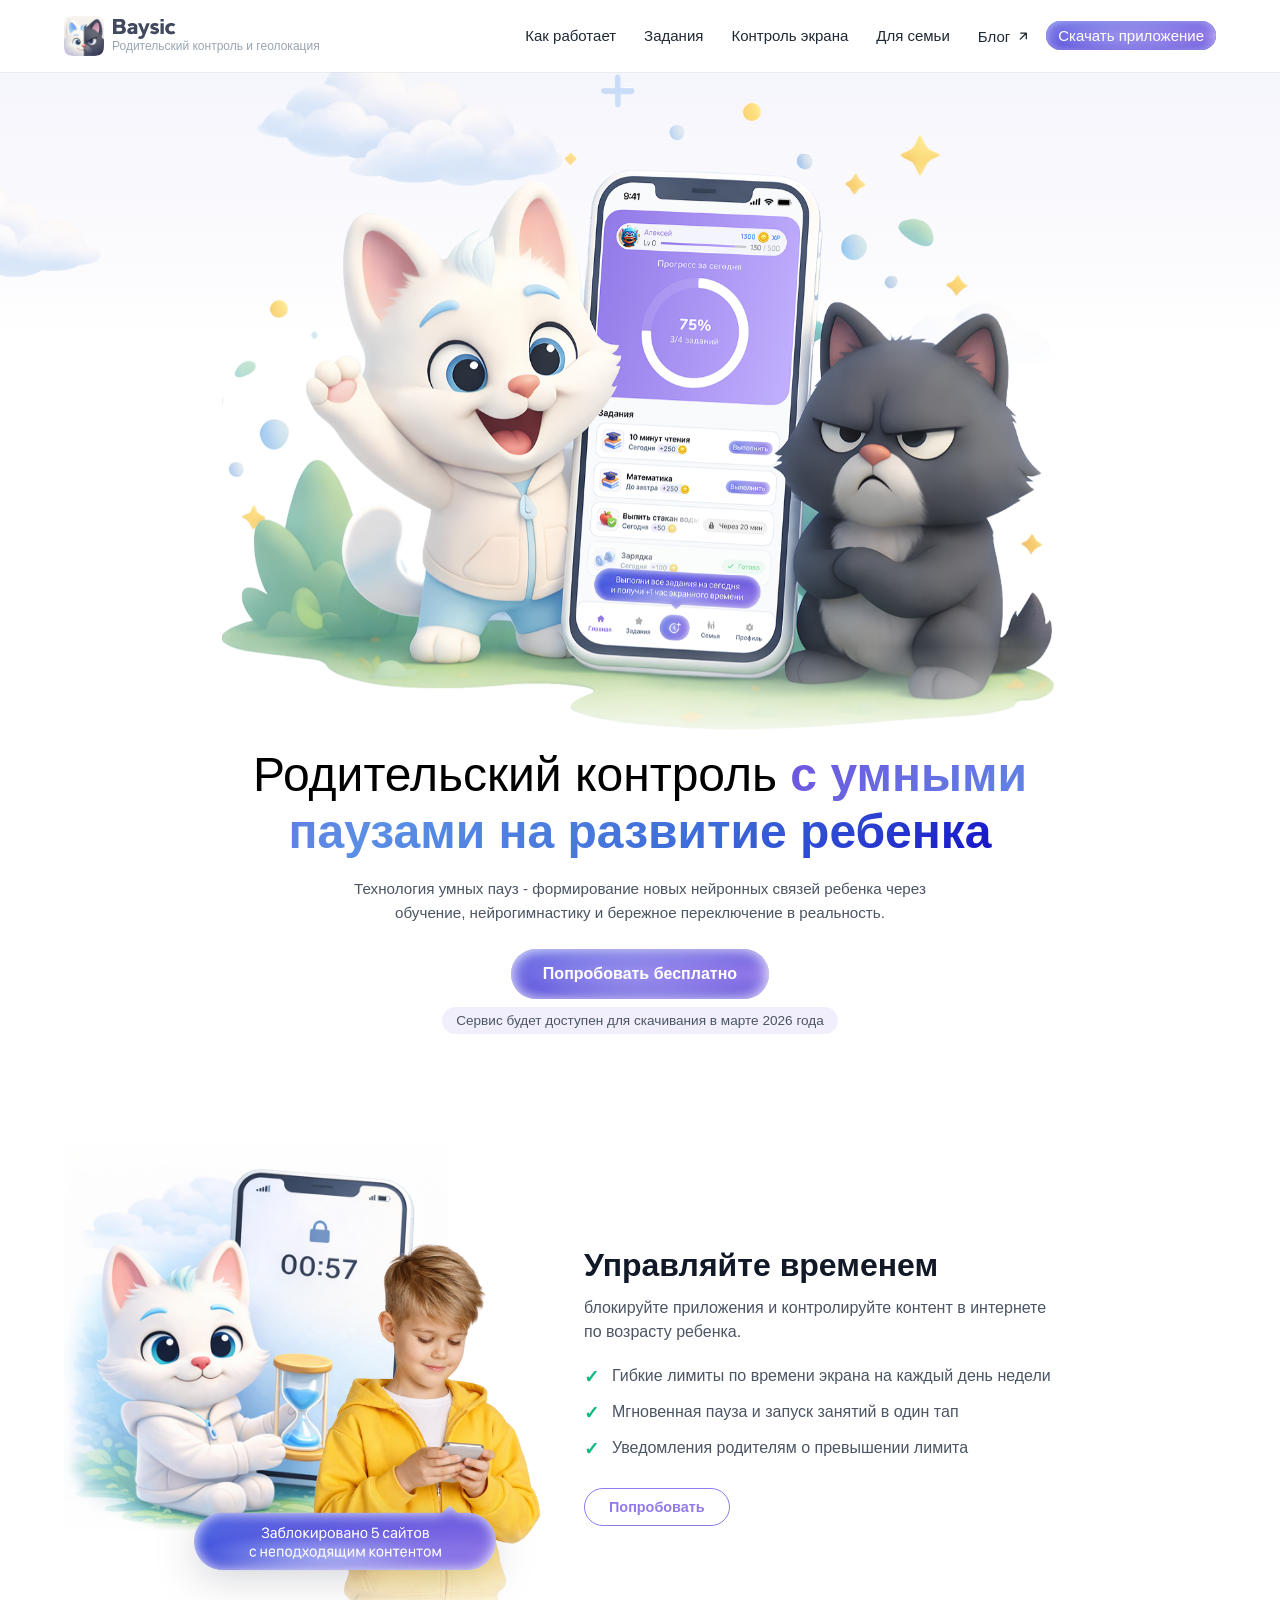
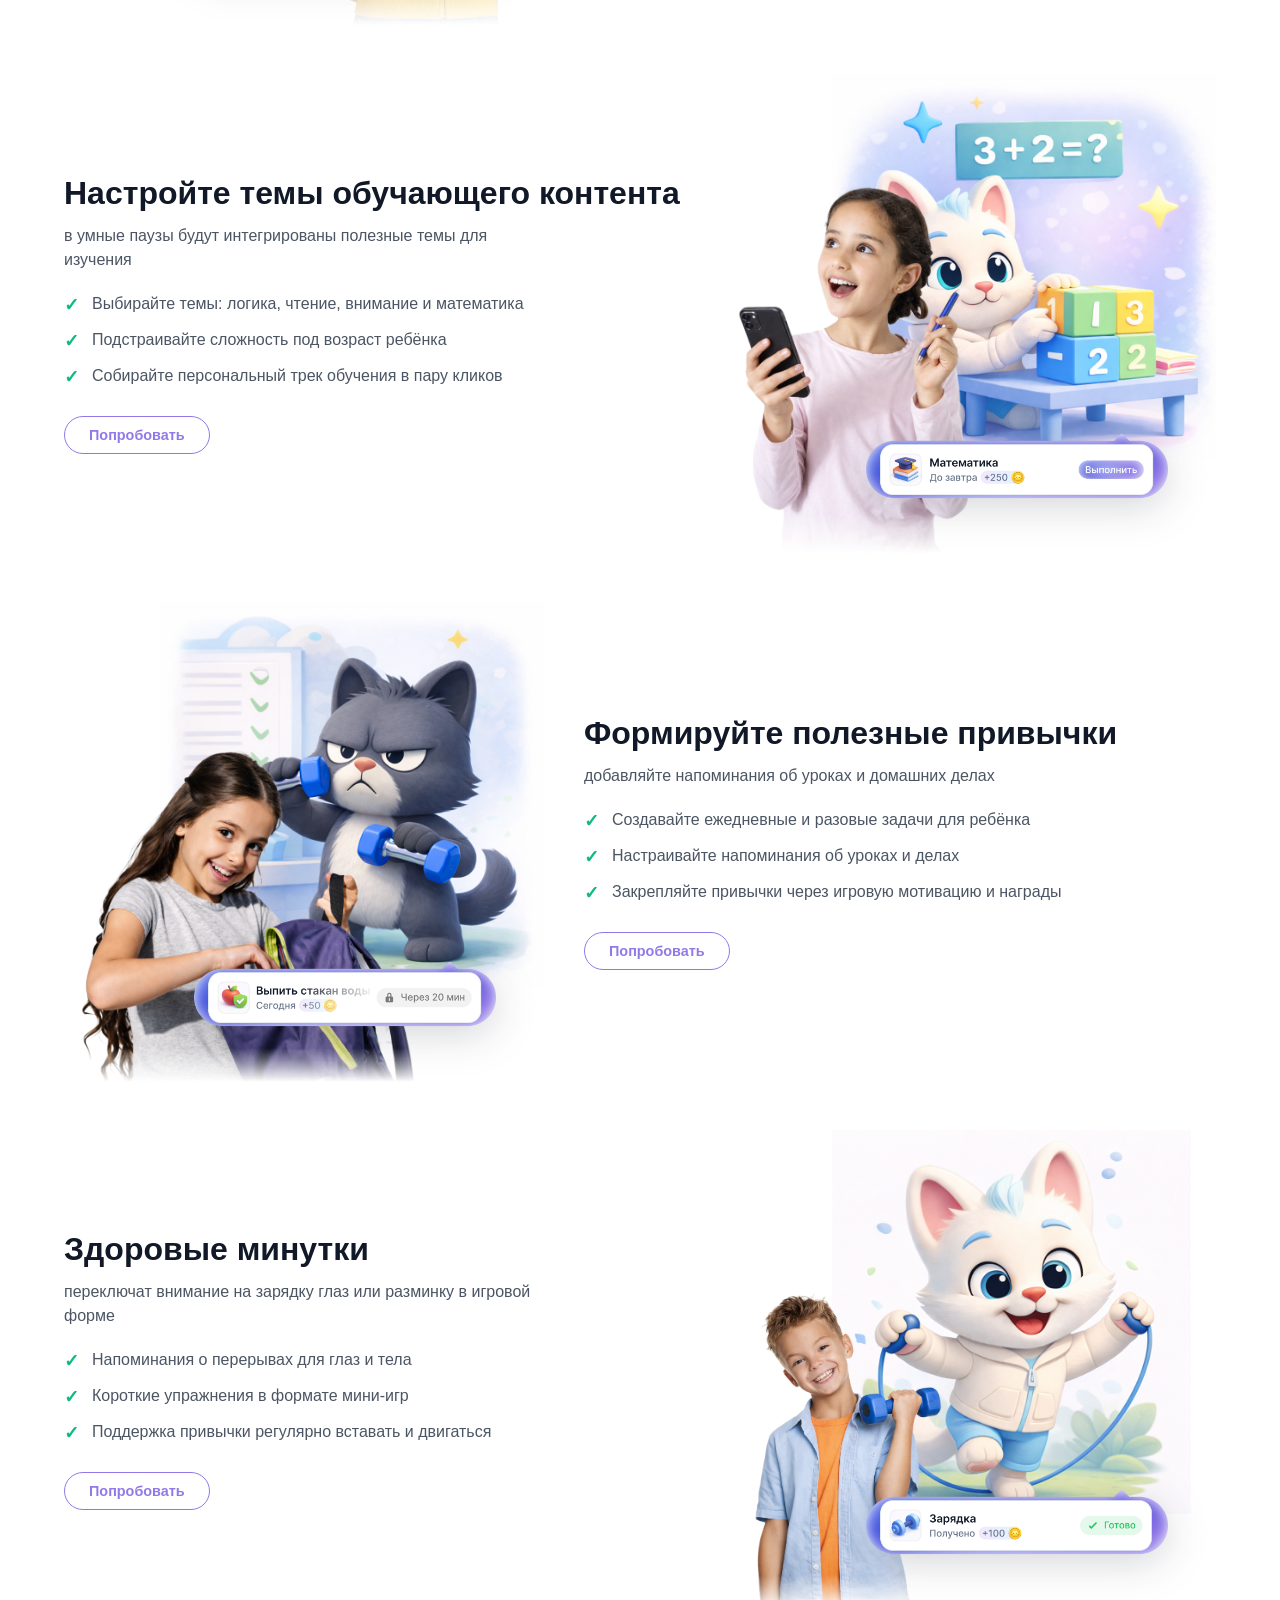
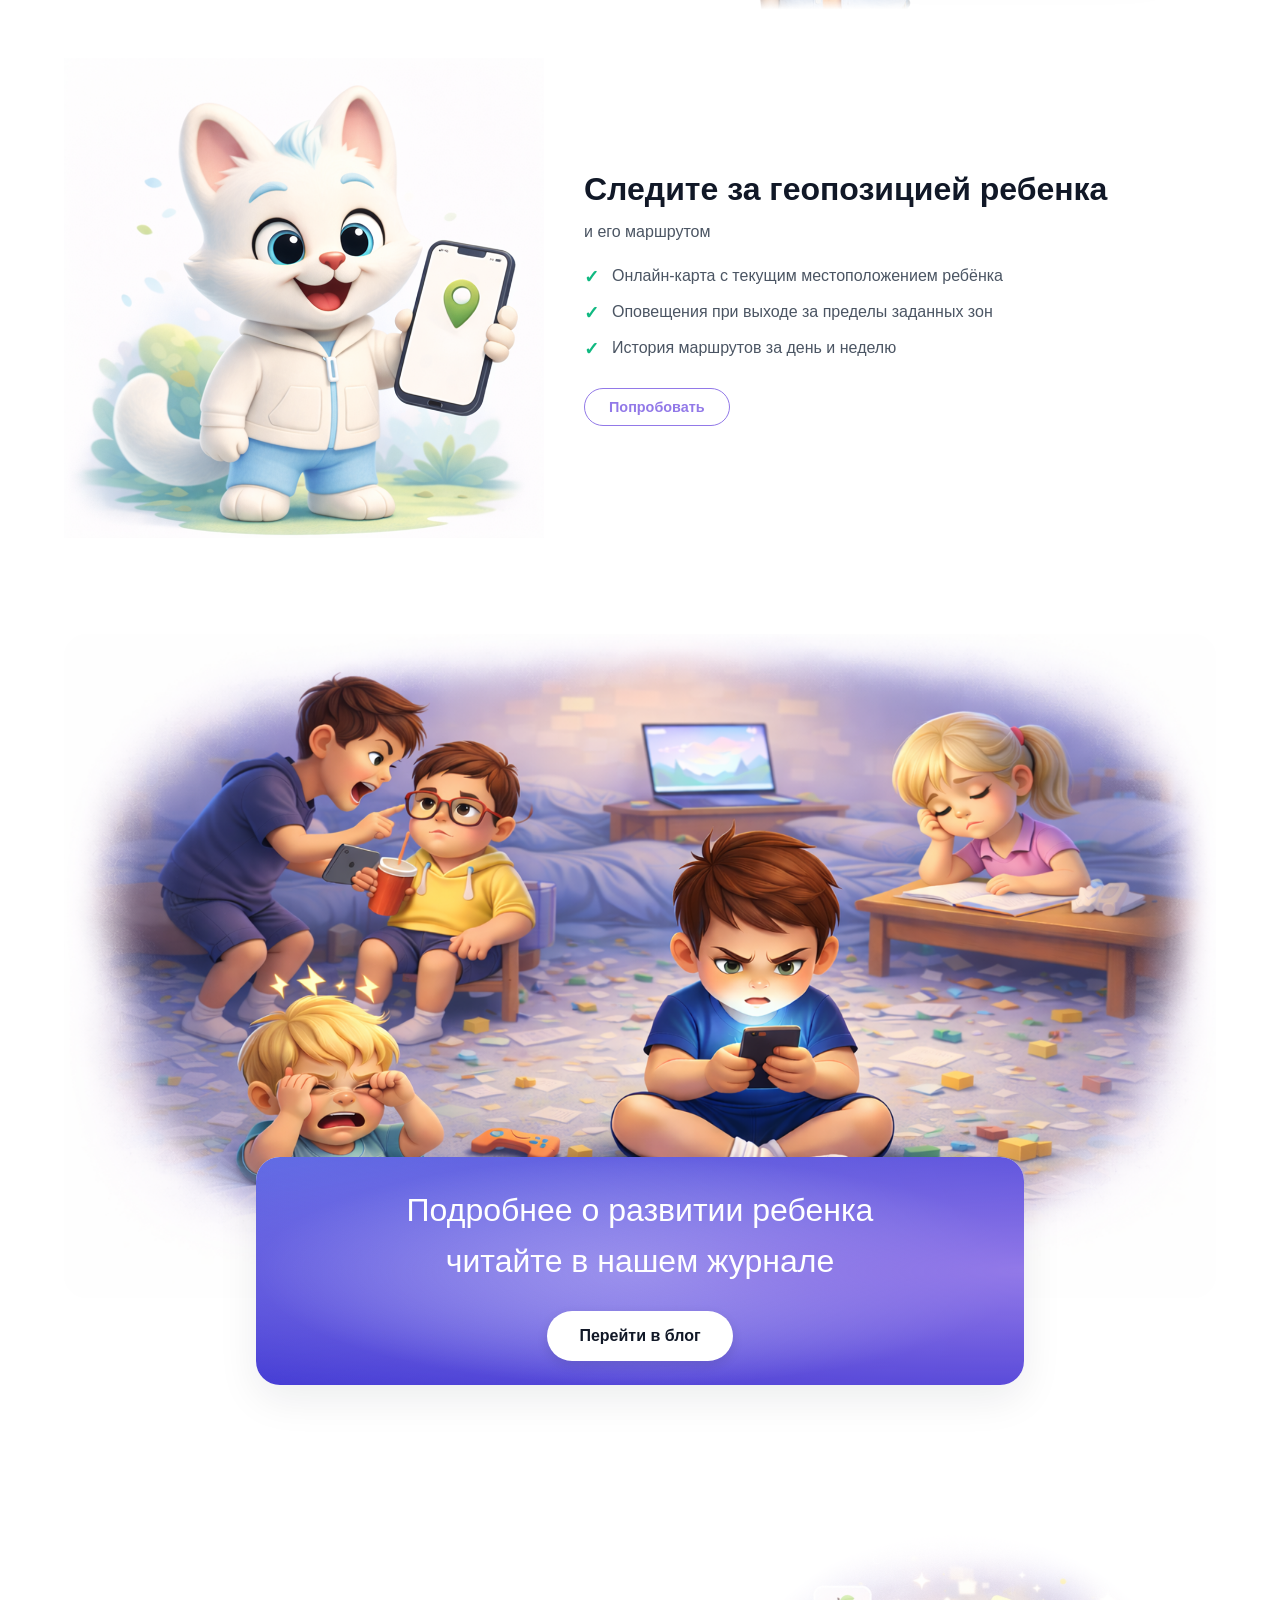
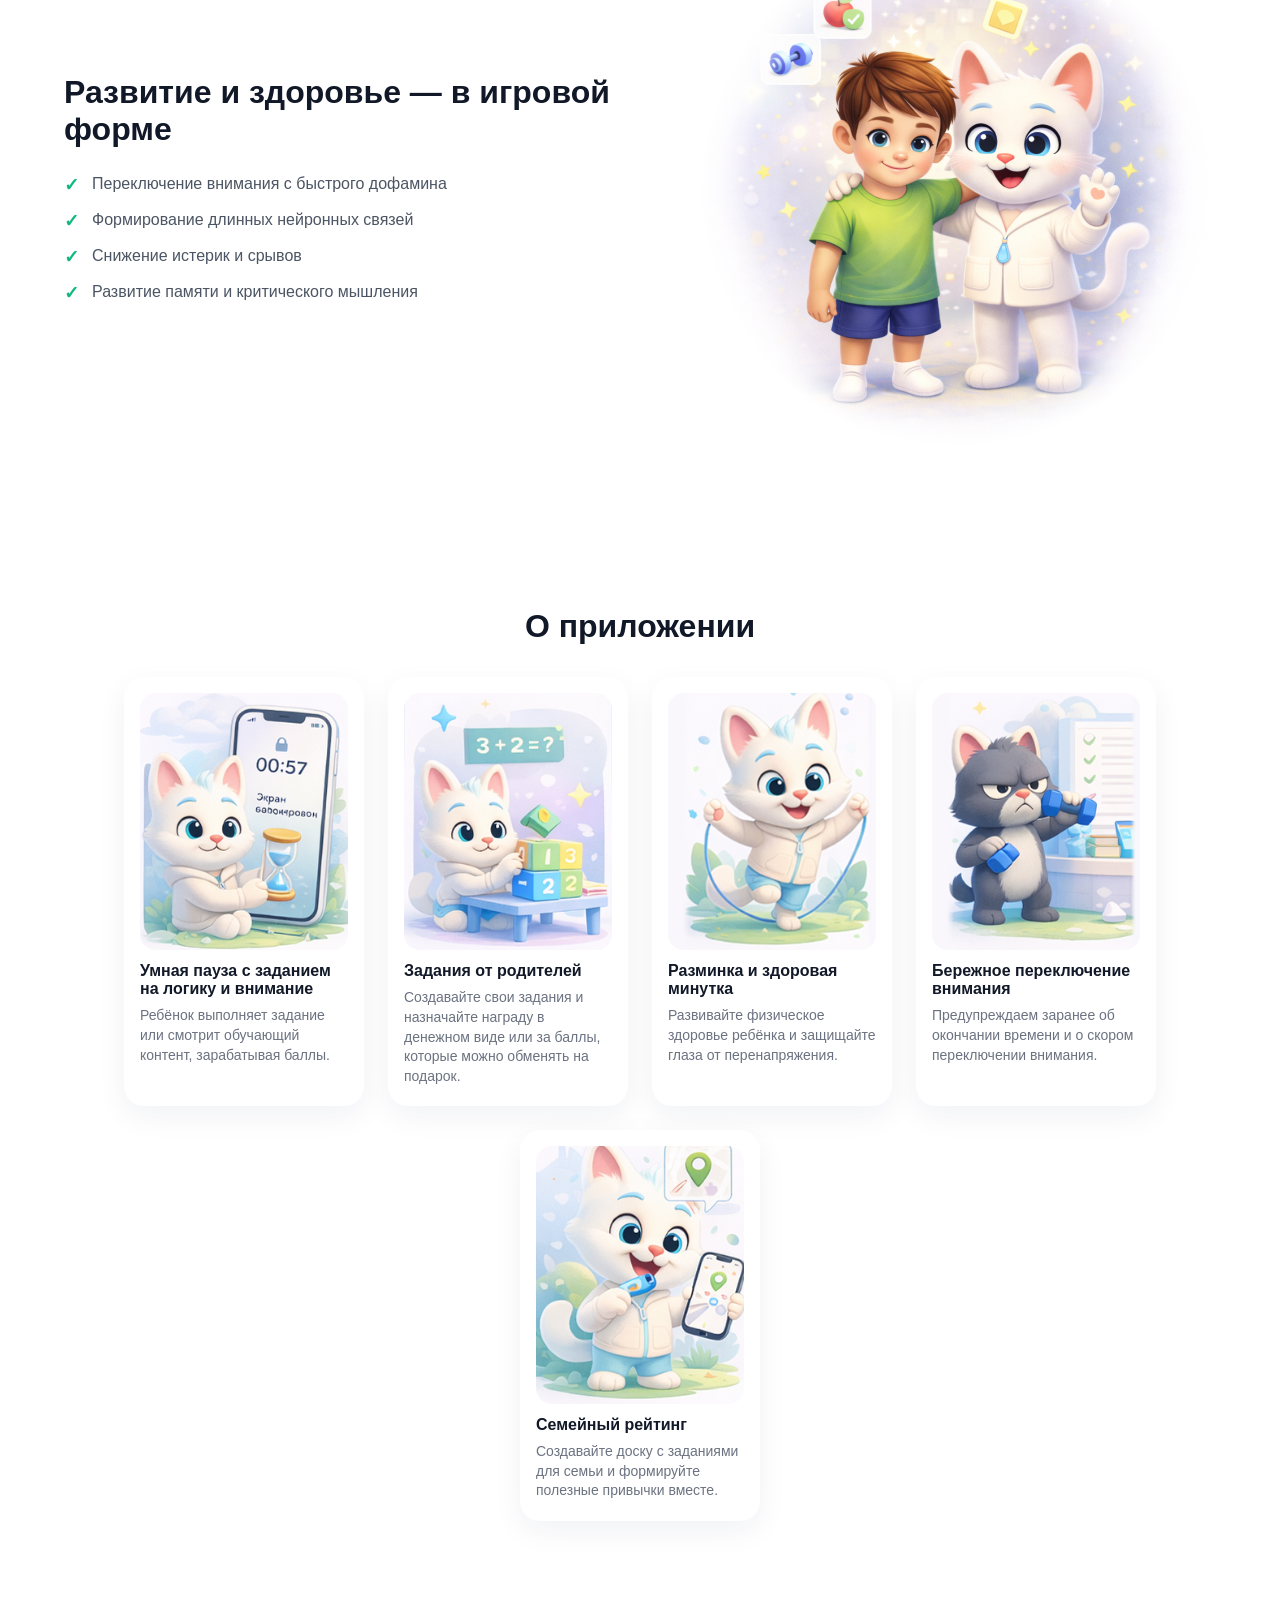
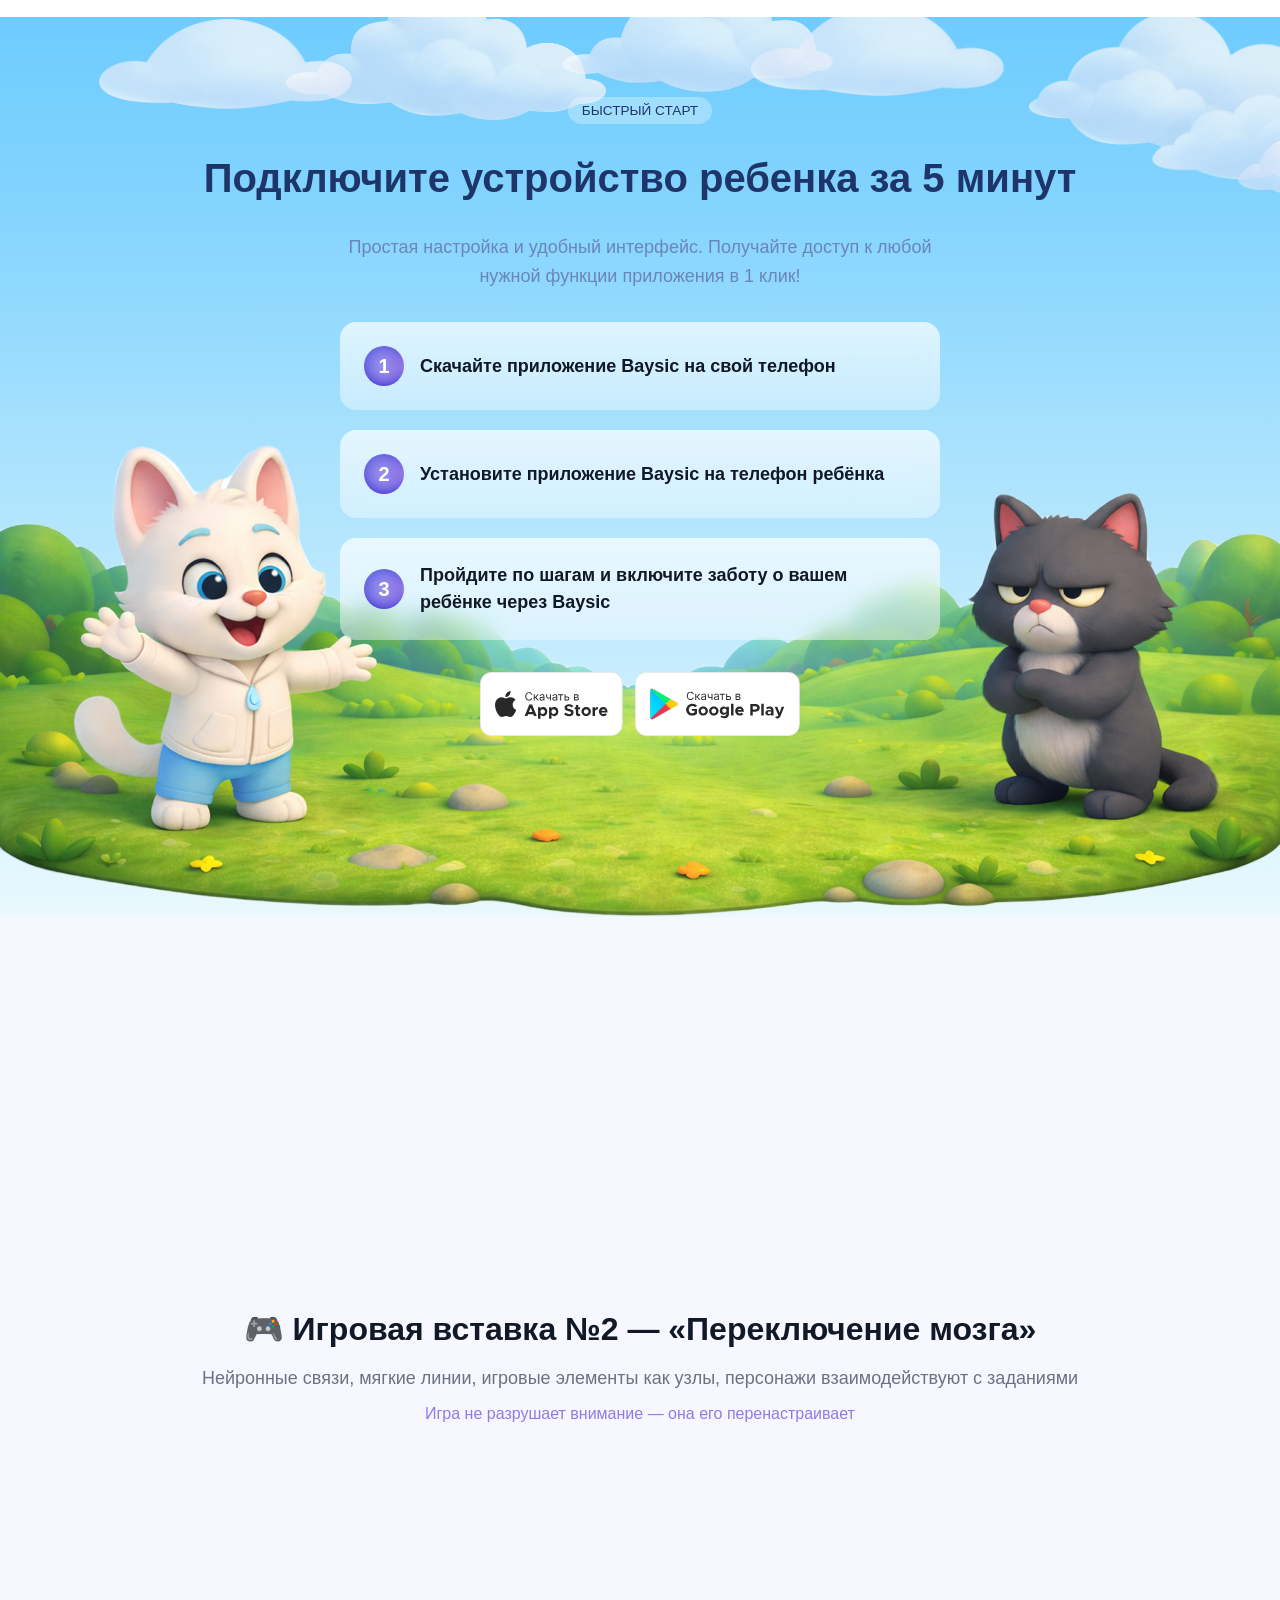
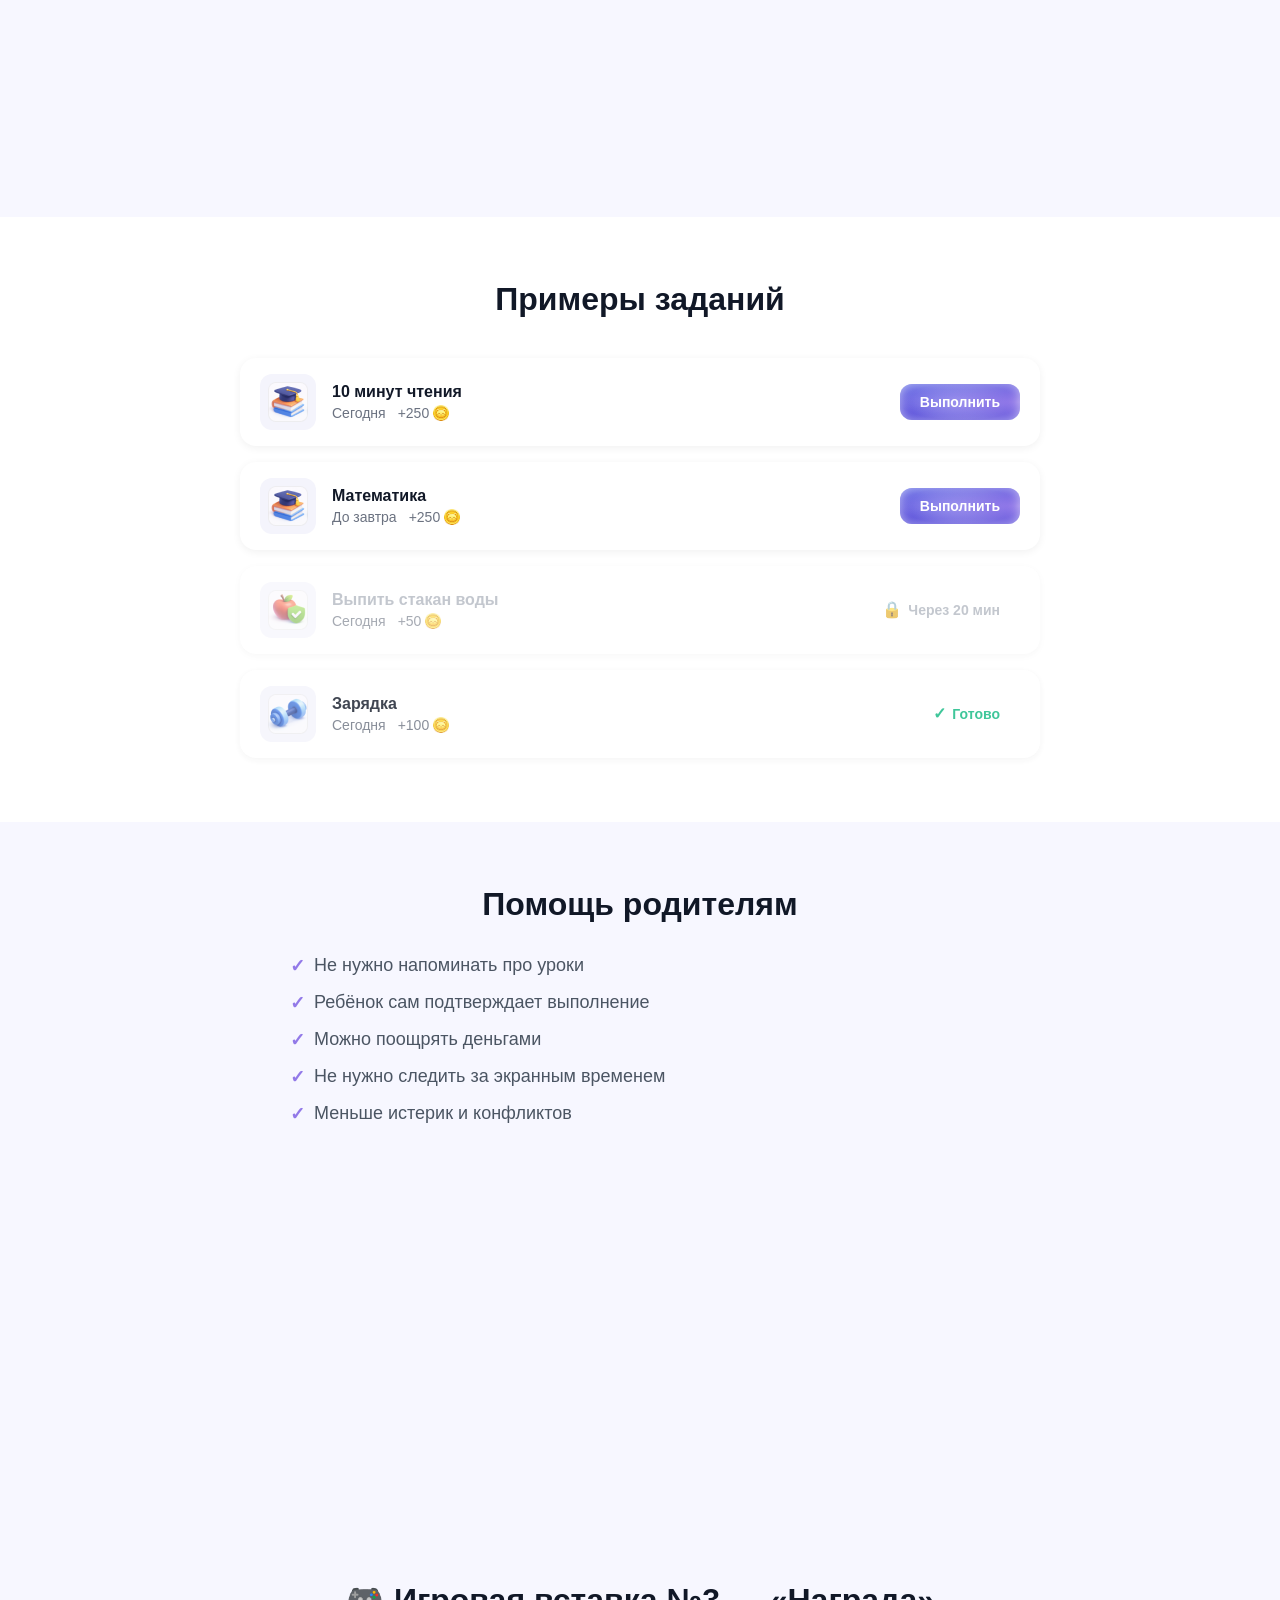
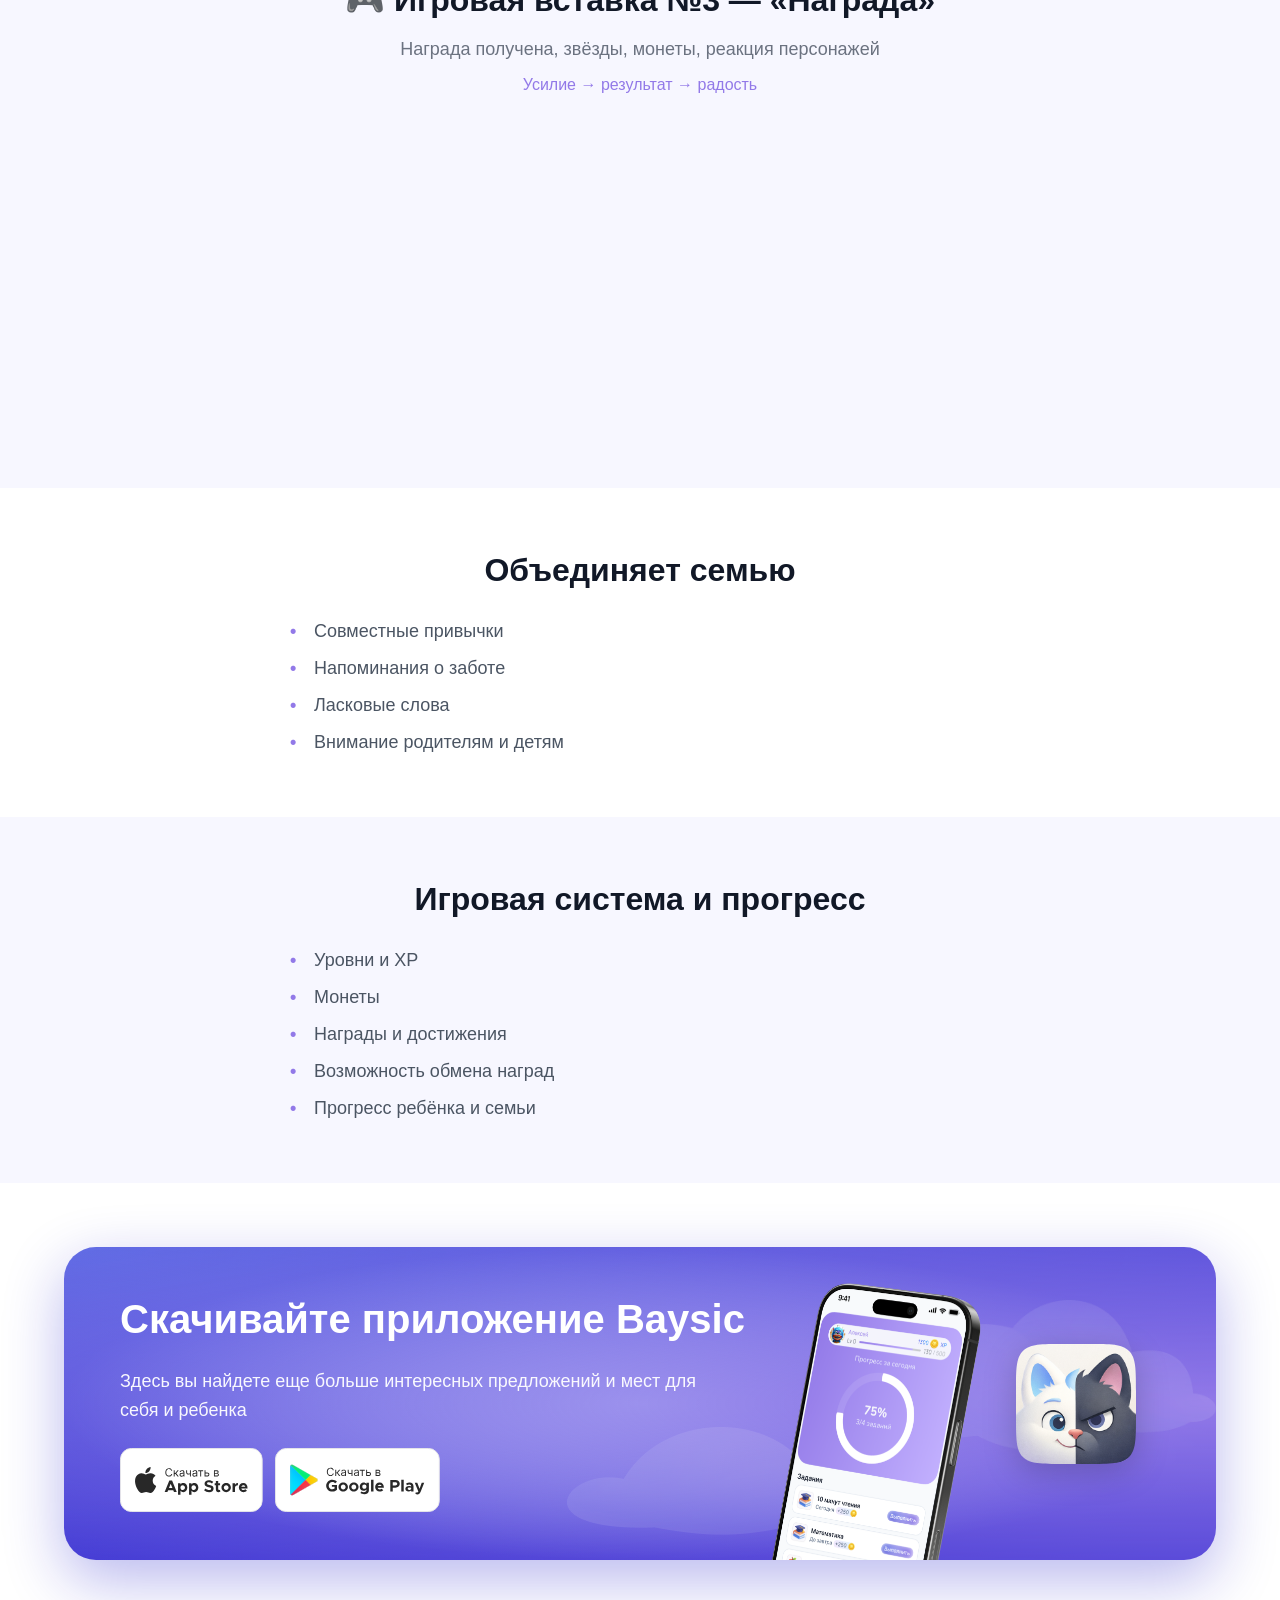
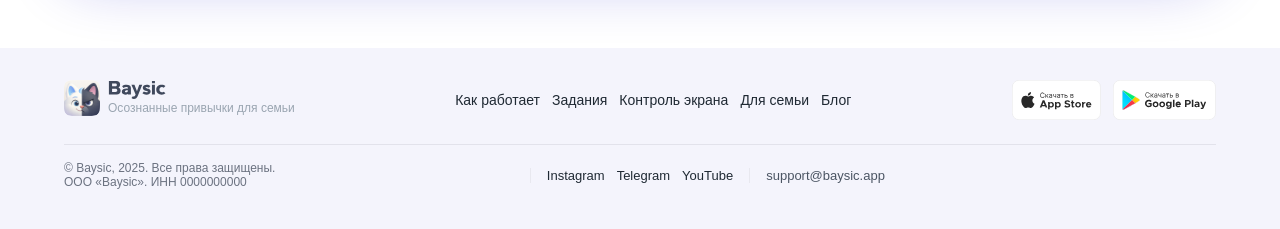
==== commit 1270d223: "Добавлены плавающие облака в секцию about-dec, обновлены стили карточек шагов и бейджей" ====
--- a/index.html
+++ b/index.html
@@ -226,16 +226,6 @@
         </div>
     </section>
 
-    <section class="about-dec">
-        <div class="about-dec-inner">
-            <div class="about-dec-bg">
-                <img src="img/dec-secion-1/dec-bg-1.png" alt="О приложении иллюстрация" class="about-dec-bg-image">
-                <img src="img/dec-secion-1/dec-card-1.png" alt="" class="about-dec-card about-dec-card-1">
-                <img src="img/dec-secion-1/dec-card-2.png" alt="" class="about-dec-card about-dec-card-2">
-            </div>
-        </div>
-    </section>
-
     <section class="why-works" id="why-works">
         <div class="why-works-inner">
             <div class="why-works-content">
@@ -256,83 +246,80 @@
     <section class="about" id="about">
         <div class="about-inner">
             <h2 class="about-title">О приложении</h2>
-            <div class="about-cards-viewport">
-                <div class="about-cards-track">
-                    <article class="about-card">
-                        <img src="img/about-img/a1-lock.png" alt="Умная пауза" class="about-card-image">
-                        <h3 class="about-card-title">Умная пауза с заданием на логику и внимание</h3>
-                        <p class="about-card-text">Ребёнок выполняет задание или смотрит обучающий контент, зарабатывая баллы.</p>
-                    </article>
-                    <article class="about-card">
-                        <img src="img/about-img/a2-edu.png" alt="Задания от родителей" class="about-card-image">
-                        <h3 class="about-card-title">Задания от родителей</h3>
-                        <p class="about-card-text">Создавайте свои задания и назначайте награду в денежном виде или за баллы, которые можно обменять на подарок.</p>
-                    </article>
-                    <article class="about-card">
-                        <img src="img/about-img/a3-sport.png" alt="Разминка и здоровая минутка" class="about-card-image">
-                        <h3 class="about-card-title">Разминка и здоровая минутка</h3>
-                        <p class="about-card-text">Развивайте физическое здоровье ребёнка и защищайте глаза от перенапряжения.</p>
-                    </article>
-                    <article class="about-card">
-                        <img src="img/about-img/a4-hab.png" alt="Бережное переключение" class="about-card-image">
-                        <h3 class="about-card-title">Бережное переключение внимания</h3>
-                        <p class="about-card-text">Предупреждаем заранее об окончании времени и о скором переключении внимания.</p>
-                    </article>
-                    <article class="about-card">
-                        <img src="img/about-img/a5-geo.png" alt="Семейный рейтинг" class="about-card-image">
-                        <h3 class="about-card-title">Семейный рейтинг</h3>
-                        <p class="about-card-text">Создавайте доску с заданиями для семьи и формируйте полезные привычки вместе.</p>
-                    </article>
-                </div>
-            </div>
-        </div>
-    </section>
-
-    <section class="setup-steps" id="how-it-works">
-        <div class="setup-steps-inner">
-            <div class="setup-steps-text">
-                <h2 class="setup-steps-title">Подключите устройство ребенка за 5 минут</h2>
-                <p class="setup-steps-subtitle">
-                    Простая настройка и удобный интерфейс. Получайте доступ к любой нужной функции приложения в 1 клик!
-                </p>
-                <div class="setup-steps-buttons">
-                    <a href="#" class="setup-steps-button">
-                        <img src="img/store-badges/app-store.svg" alt="Скачать в App Store">
-                    </a>
-                    <a href="#" class="setup-steps-button">
-                        <img src="img/store-badges/google-play.svg" alt="Скачать в Google Play">
-                    </a>
-                </div>
-            </div>
-            <div class="setup-steps-list">
-                <div class="setup-step">
-                    <div class="setup-step-badge">1</div>
-                    <div class="setup-step-content">
-                        <h3 class="setup-step-title">Скачайте приложение Baysic на свой телефон</h3>
-                    </div>
-                </div>
-                <div class="setup-step">
-                    <div class="setup-step-badge">2</div>
-                    <div class="setup-step-content">
-                        <h3 class="setup-step-title">Установите приложение Baysic на телефон ребёнка</h3>
-                    </div>
-                </div>
-                <div class="setup-step">
-                    <div class="setup-step-badge">3</div>
-                    <div class="setup-step-content">
-                        <h3 class="setup-step-title">Пройдите по шагам и включите заботу о вашем ребёнке через Baysic</h3>
-                    </div>
-                </div>
+            <div class="about-cards">
+                <article class="about-card">
+                    <img src="img/about-img/a1-lock.png" alt="Умная пауза" class="about-card-image">
+                    <h3 class="about-card-title">Умная пауза с заданием на логику и внимание</h3>
+                    <p class="about-card-text">Ребёнок выполняет задание или смотрит обучающий контент, зарабатывая баллы.</p>
+                </article>
+                <article class="about-card">
+                    <img src="img/about-img/a2-edu.png" alt="Задания от родителей" class="about-card-image">
+                    <h3 class="about-card-title">Задания от родителей</h3>
+                    <p class="about-card-text">Создавайте свои задания и назначайте награду в денежном виде или за баллы, которые можно обменять на подарок.</p>
+                </article>
+                <article class="about-card">
+                    <img src="img/about-img/a3-sport.png" alt="Разминка и здоровая минутка" class="about-card-image">
+                    <h3 class="about-card-title">Разминка и здоровая минутка</h3>
+                    <p class="about-card-text">Развивайте физическое здоровье ребёнка и защищайте глаза от перенапряжения.</p>
+                </article>
+                <article class="about-card">
+                    <img src="img/about-img/a4-hab.png" alt="Бережное переключение" class="about-card-image">
+                    <h3 class="about-card-title">Бережное переключение внимания</h3>
+                    <p class="about-card-text">Предупреждаем заранее об окончании времени и о скором переключении внимания.</p>
+                </article>
+                <article class="about-card">
+                    <img src="img/about-img/a5-geo.png" alt="Семейный рейтинг" class="about-card-image">
+                    <h3 class="about-card-title">Семейный рейтинг</h3>
+                    <p class="about-card-text">Создавайте доску с заданиями для семьи и формируйте полезные привычки вместе.</p>
+                </article>
             </div>
         </div>
     </section>
 
     <section class="about-dec">
+        <div class="about-dec-clouds">
+            <img src="img/hero-decor/cloud-xl.png" alt="" class="about-dec-cloud about-dec-cloud-xl">
+            <img src="img/hero-decor/cloud-l.png" alt="" class="about-dec-cloud about-dec-cloud-l">
+            <img src="img/hero-decor/cloud-m.png" alt="" class="about-dec-cloud about-dec-cloud-m">
+            <img src="img/hero-decor/cloud-s.png" alt="" class="about-dec-cloud about-dec-cloud-s about-dec-cloud-s-1">
+            <img src="img/hero-decor/cloud-s.png" alt="" class="about-dec-cloud about-dec-cloud-s about-dec-cloud-s-2">
+            <img src="img/hero-decor/cloud-xs.png" alt="" class="about-dec-cloud about-dec-cloud-xs about-dec-cloud-xs-1">
+            <img src="img/hero-decor/cloud-xs.png" alt="" class="about-dec-cloud about-dec-cloud-xs about-dec-cloud-xs-2">
+        </div>
+        <div class="about-dec-bg">
+            <img src="img/steps/steps-footer.png" alt="" class="about-dec-footer-image">
+        </div>
         <div class="about-dec-inner">
-            <div class="about-dec-bg">
-                <img src="img/dec-secion-1/dec-bg-1.png" alt="О приложении иллюстрация" class="about-dec-bg-image">
-                <img src="img/dec-secion-1/dec-card-1.png" alt="" class="about-dec-card about-dec-card-1">
-                <img src="img/dec-secion-1/dec-card-2.png" alt="" class="about-dec-card about-dec-card-2">
+            <div class="about-dec-badge">БЫСТРЫЙ СТАРТ</div>
+            <h2 class="about-dec-title">Подключите устройство ребенка за 5 минут</h2>
+            <p class="about-dec-subtitle">Простая настройка и удобный интерфейс. Получайте доступ к любой нужной функции приложения в 1 клик!</p>
+            <div class="about-dec-steps">
+                <div class="about-dec-step">
+                    <div class="about-dec-step-badge">1</div>
+                    <div class="about-dec-step-content">
+                        <h3 class="about-dec-step-title">Скачайте приложение Baysic на свой телефон</h3>
+                    </div>
+                </div>
+                <div class="about-dec-step">
+                    <div class="about-dec-step-badge">2</div>
+                    <div class="about-dec-step-content">
+                        <h3 class="about-dec-step-title">Установите приложение Baysic на телефон ребёнка</h3>
+                    </div>
+                </div>
+                <div class="about-dec-step">
+                    <div class="about-dec-step-badge">3</div>
+                    <div class="about-dec-step-content">
+                        <h3 class="about-dec-step-title">Пройдите по шагам и включите заботу о вашем ребёнке через Baysic</h3>
+                    </div>
+                </div>
+            </div>
+            <div class="about-dec-buttons">
+                <a href="#" class="about-dec-button">
+                    <img src="img/store-badges/app-store.svg" alt="Скачать в App Store">
+                </a>
+                <a href="#" class="about-dec-button">
+                    <img src="img/store-badges/google-play.svg" alt="Скачать в Google Play">
+                </a>
             </div>
         </div>
     </section>
--- a/styles.css
+++ b/styles.css
@@ -883,19 +883,11 @@
     color: #111827;
 }
 
-.about-cards-viewport {
-    position: relative;
-    width: 100vw;
-    max-width: 100vw;
-    margin-left: 50%;
-    transform: translateX(-50%);
-}
-
-.about-cards-track {
-    display: flex;
+.about-cards {
+    display: flex;
+    flex-wrap: wrap;
     gap: 24px;
     justify-content: center;
-    will-change: transform;
 }
 
 .about-card {
@@ -933,54 +925,177 @@
 }
 
 .about-dec {
-    padding: 48px 0 96px;
-}
-
-.about-dec-inner {
-    max-width: 1200px;
-    margin: 0 auto;
-    padding: 0 40px;
+    position: relative;
+    width: 100vw;
+    min-height: 100vh;
+    background: linear-gradient(180deg, #6ECCFE 0%, #E9F9FD 100%);
+    padding: 0;
+    overflow: hidden;
+}
+
+.about-dec-clouds {
+    position: absolute;
+    top: -40px;
+    left: 50%;
+    transform: translateX(-50%);
+    width: 100vw;
+    height: 50%;
+    max-height: 50%;
+    background: linear-gradient(to bottom, rgba(110, 204, 254, 0.3) 0%, rgba(233, 249, 253, 0) 100%);
+    overflow: hidden;
+    pointer-events: none;
+    z-index: 0;
+}
+
+.about-dec-cloud {
+    position: absolute;
+    opacity: 0.75;
+    width: auto;
+    height: auto;
+}
+
+.about-dec-cloud-xl {
+    max-height: 38%;
+}
+
+.about-dec-cloud-l {
+    max-height: 30%;
+}
+
+.about-dec-cloud-m {
+    max-height: 24%;
+}
+
+.about-dec-cloud-s {
+    max-height: 20%;
+}
+
+.about-dec-cloud-xs {
+    max-height: 16%;
 }
 
 .about-dec-bg {
-    position: relative;
+    position: absolute;
+    bottom: 0;
+    left: 0;
     width: 100%;
-}
-
-.about-dec-bg-image {
+    height: auto;
+    z-index: 1;
+}
+
+.about-dec-footer-image {
     display: block;
     width: 100%;
     height: auto;
 }
 
-.about-dec-card {
-    position: absolute;
-    top: 50%;
-    transform: translate(-50%, -50%);
-    height: 40%;
+.about-dec-inner {
+    position: relative;
+    z-index: 2;
+    z-index: 1;
+    max-width: 1200px;
+    margin: 0 auto;
+    padding: 80px 24px;
+    display: flex;
+    flex-direction: column;
+    align-items: center;
+    gap: 32px;
+}
+
+.about-dec-badge {
+    padding: 6px 14px;
+    border-radius: 999px;
+    background: rgba(255, 255, 255, 0.3);
+    color: #1E3569;
+    font-size: 0.85rem;
+    display: inline-block;
+}
+
+.about-dec-title {
+    font-size: 2.5rem;
+    font-weight: 600;
+    color: #1E3569;
+    text-align: center;
+    margin: 0;
+}
+
+.about-dec-subtitle {
+    font-size: 1.125rem;
+    line-height: 1.6;
+    color: #6A86B8;
+    text-align: center;
+    max-width: 640px;
+    margin: 0;
+}
+
+.about-dec-steps {
+    display: flex;
+    flex-direction: column;
+    gap: 20px;
+    width: 100%;
+    max-width: 600px;
+}
+
+.about-dec-step {
+    display: flex;
+    flex-direction: row;
+    align-items: center;
+    gap: 16px;
+    padding: 24px;
+    background: linear-gradient(to bottom, rgba(255, 255, 255, 0.7) 0%, rgba(255, 255, 255, 0.4) 100%);
+    backdrop-filter: blur(10px);
+    border-radius: 16px;
+    transform: translateY(0);
+    transition: transform 0.2s ease;
+}
+
+.about-dec-step:hover {
+    transform: translateY(-2px);
+}
+
+.about-dec-step-badge {
+    flex-shrink: 0;
+    width: 40px;
+    height: 40px;
+    border-radius: 50%;
+    background: radial-gradient(215.11% 111.8% at 100% 50%, #9279E8 0%, rgba(146, 121, 232, 0.00) 100%), radial-gradient(144.72% 111.8% at 0% 0%, rgba(118, 181, 253, 0.50) 0%, rgba(118, 181, 253, 0.00) 100%), radial-gradient(50% 50% at 50% 50%, #CBE9FC 0%, rgba(203, 233, 252, 0.00) 100%), #1613C7;
+    color: #ffffff;
+    display: flex;
+    align-items: center;
+    justify-content: center;
+    font-size: 1.25rem;
+    font-weight: 600;
+}
+
+.about-dec-step-content {
+    flex: 1;
+}
+
+.about-dec-step-title {
+    font-size: 1.125rem;
+    font-weight: 600;
+    color: #111827;
+    margin: 0;
+    line-height: 1.5;
+}
+
+.about-dec-buttons {
+    display: flex;
+    gap: 12px;
+    justify-content: center;
+    align-items: center;
+    flex-wrap: wrap;
+}
+
+.about-dec-button {
+    display: inline-block;
+    height: 64px;
+}
+
+.about-dec-button img {
+    height: 100%;
     width: auto;
-}
-
-.about-dec-card-1 {
-    top: 60%;
-    left: 43%;
-}
-
-.about-dec-card-2 {
-    top: 35%;
-    left: 83%;
-    height: 45%;
-}
-
-.about-dec-card {
-    opacity: 0;
-    transform: translate(-50%, -40%);
-    transition: opacity 0.6s ease, transform 0.6s ease;
-}
-
-.about-dec-card--visible {
-    opacity: 1;
-    transform: translate(-50%, -50%);
+    display: block;
 }
 
 .setup-steps {
@@ -1504,20 +1619,13 @@
         padding: 0 16px;
     }
 
-    .about-cards-viewport {
-        overflow-x: auto;
-        overflow-y: visible;
-        scroll-snap-type: x mandatory;
-        width: 100vw;
-        max-width: 100vw;
-        margin-left: 50%;
-        transform: translateX(-50%);
+    .about-cards {
+        flex-direction: column;
+        align-items: center;
     }
 
     .about-card {
-        min-width: 65%;
-        max-width: 70%;
-        scroll-snap-align: start;
+        max-width: 100%;
     }
 
     .about-problem {
@@ -1547,6 +1655,40 @@
     .control-intro-content {
         width: 100%;
         max-width: 100%;
+    }
+
+    .about-dec {
+        min-height: 100vh;
+        padding: 0;
+    }
+
+    .about-dec-inner {
+        padding: 60px 16px;
+        gap: 24px;
+    }
+
+    .about-dec-title {
+        font-size: 1.75rem;
+    }
+
+    .about-dec-subtitle {
+        font-size: 1rem;
+    }
+
+    .about-dec-steps {
+        gap: 16px;
+    }
+
+    .about-dec-step {
+        padding: 20px;
+    }
+
+    .about-dec-step-title {
+        font-size: 1rem;
+    }
+
+    .about-dec-button {
+        height: 56px;
     }
 
     .about-problem-article {
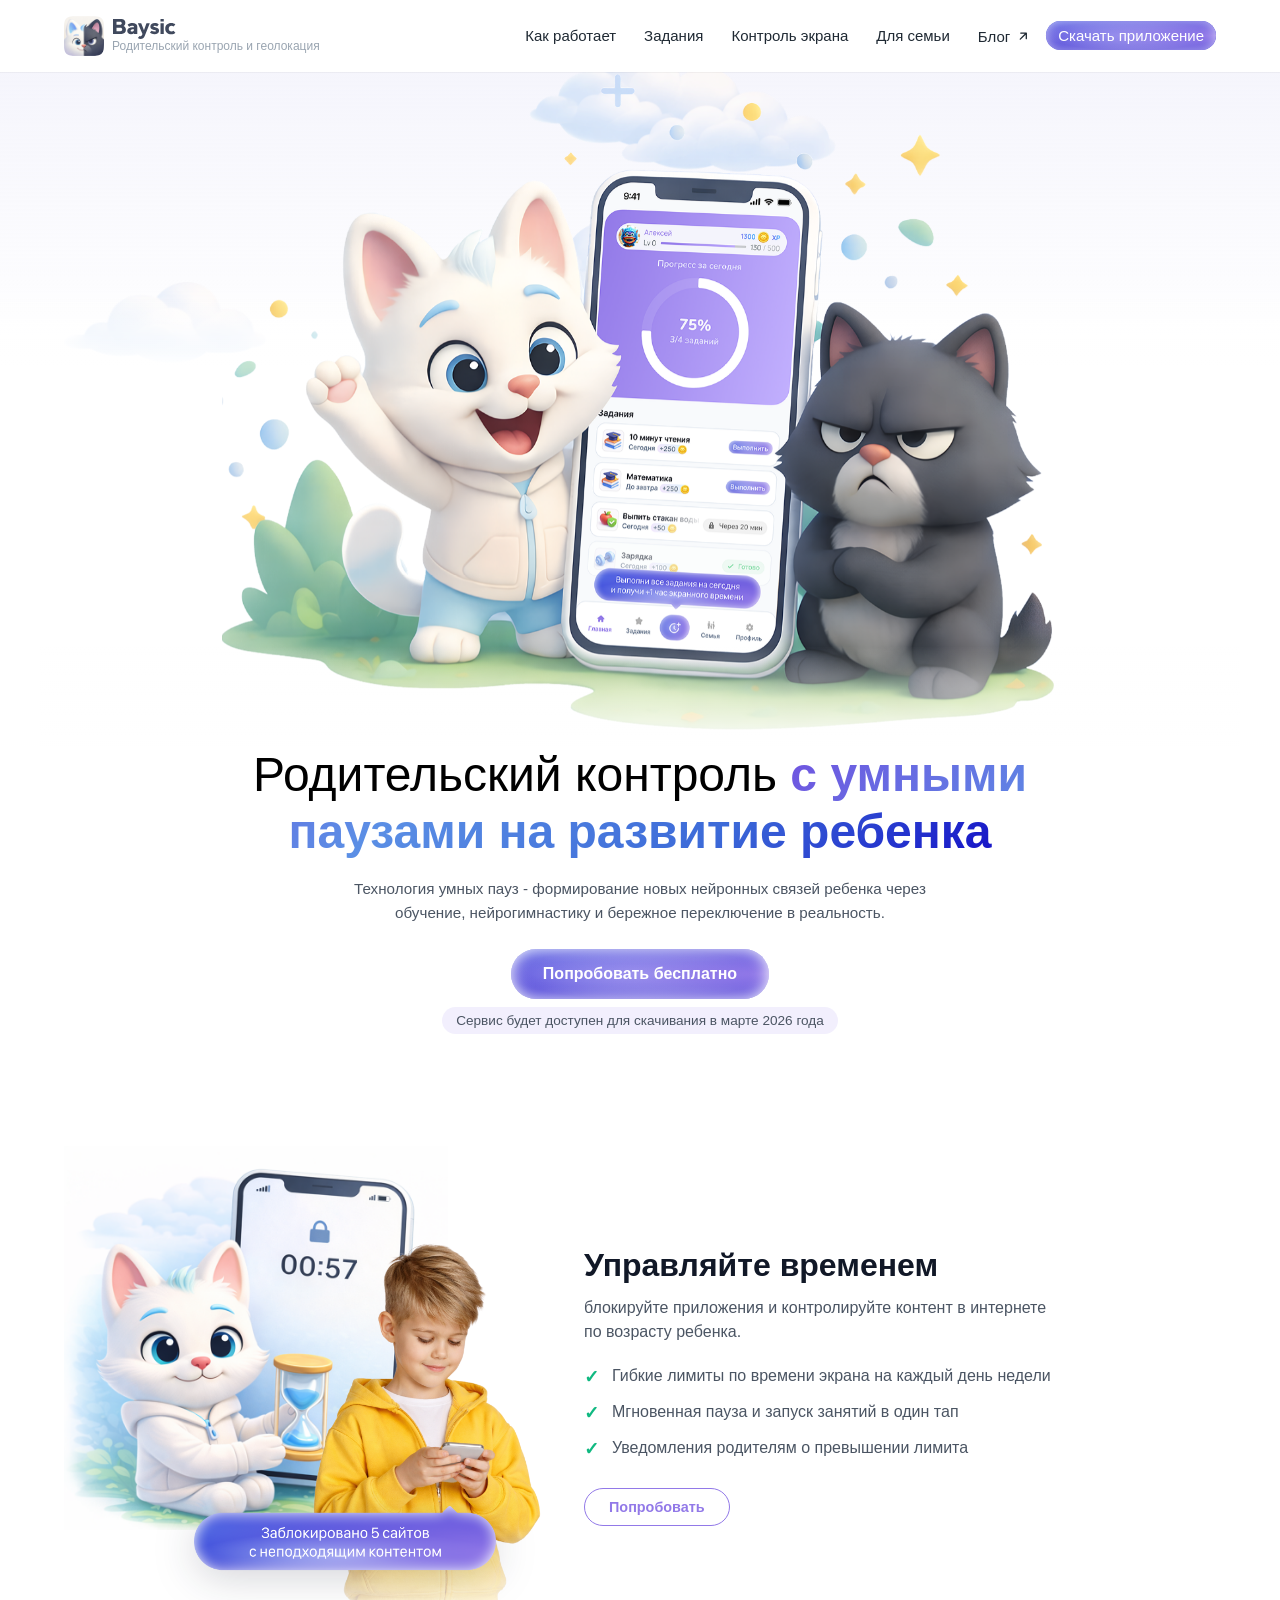
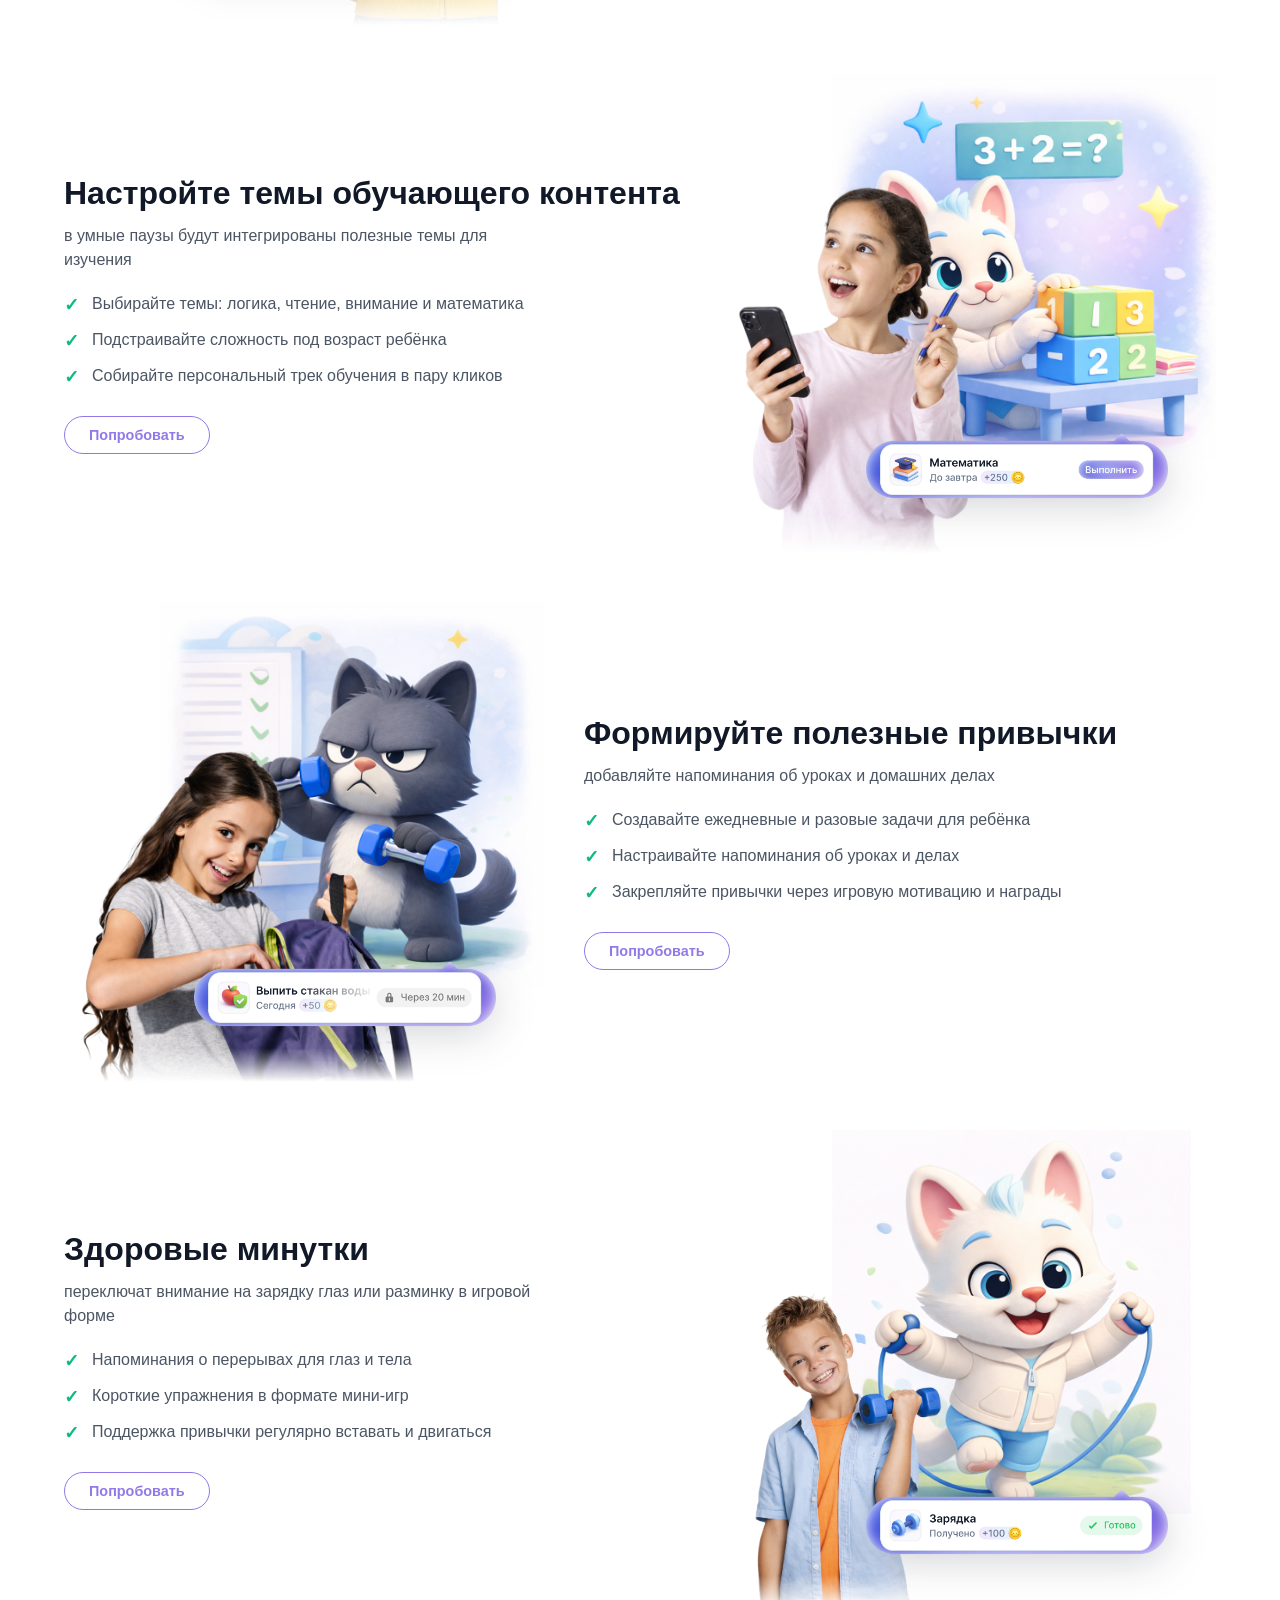
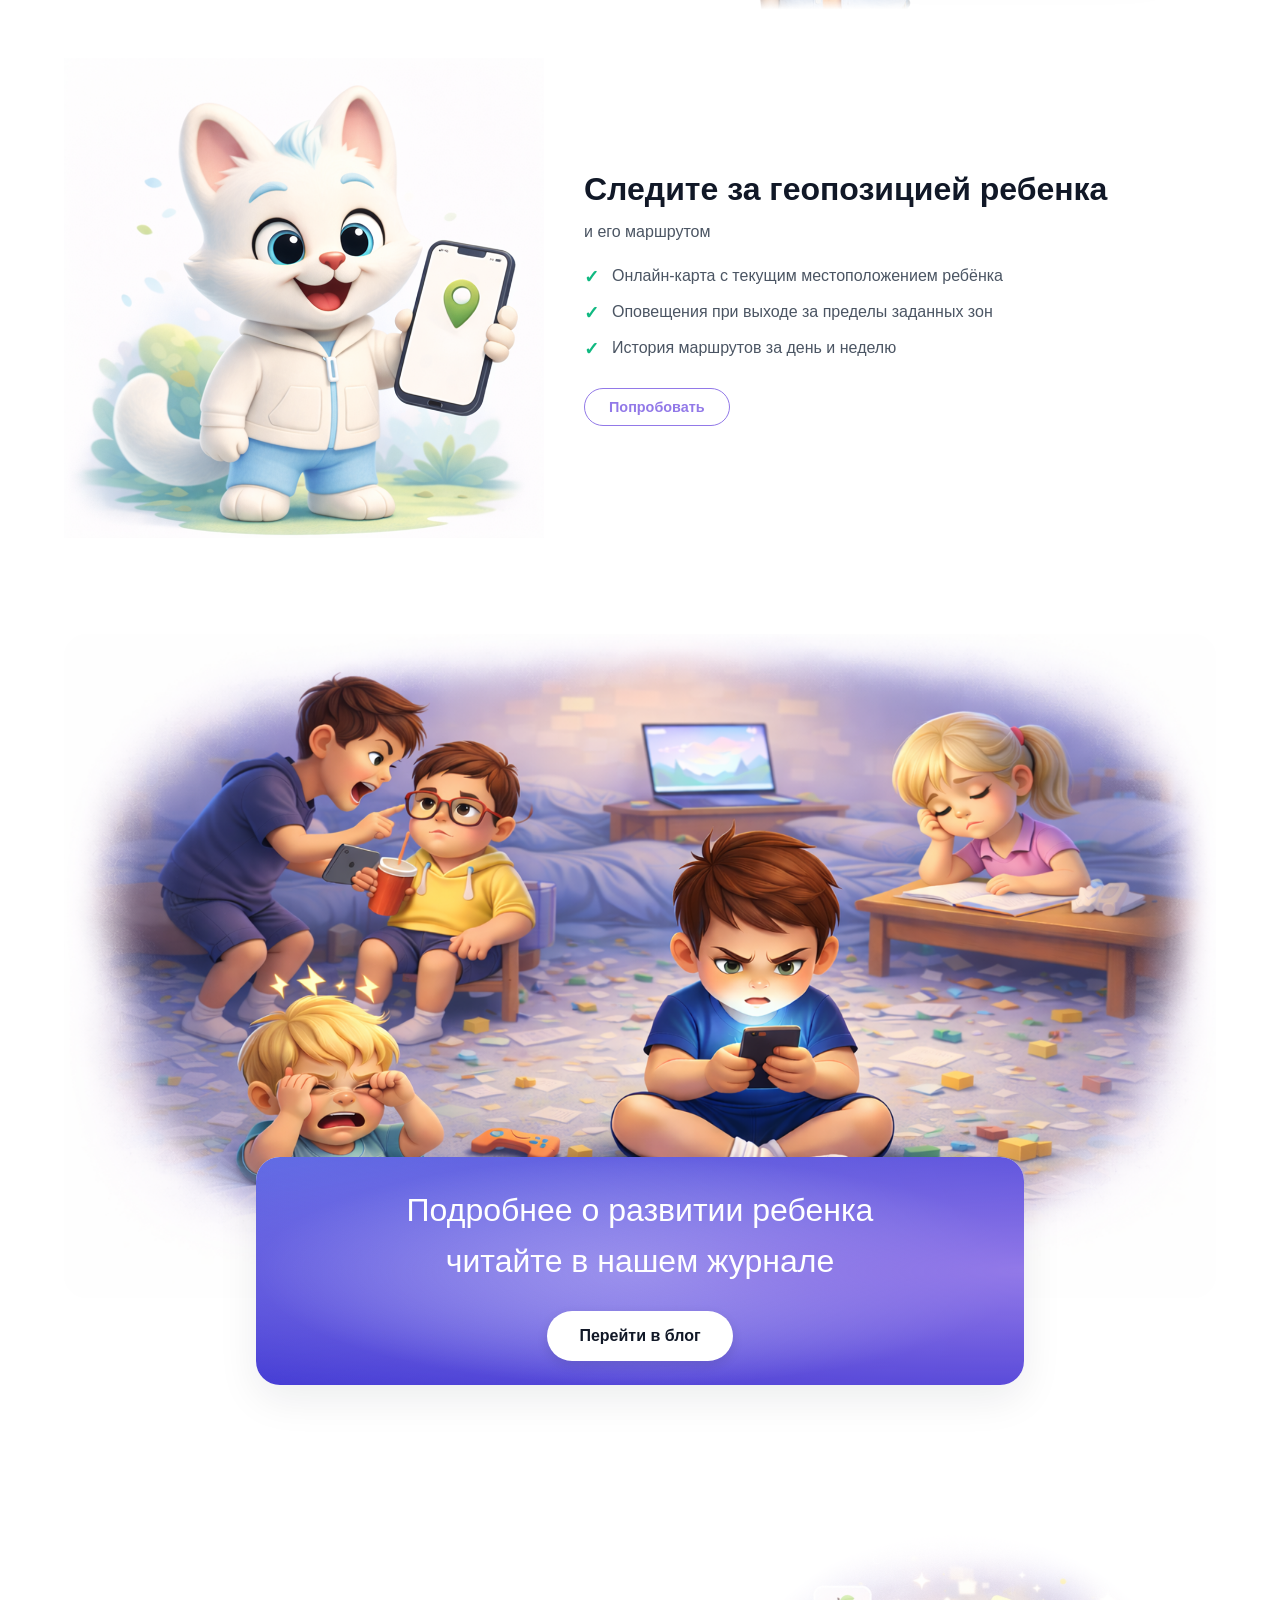
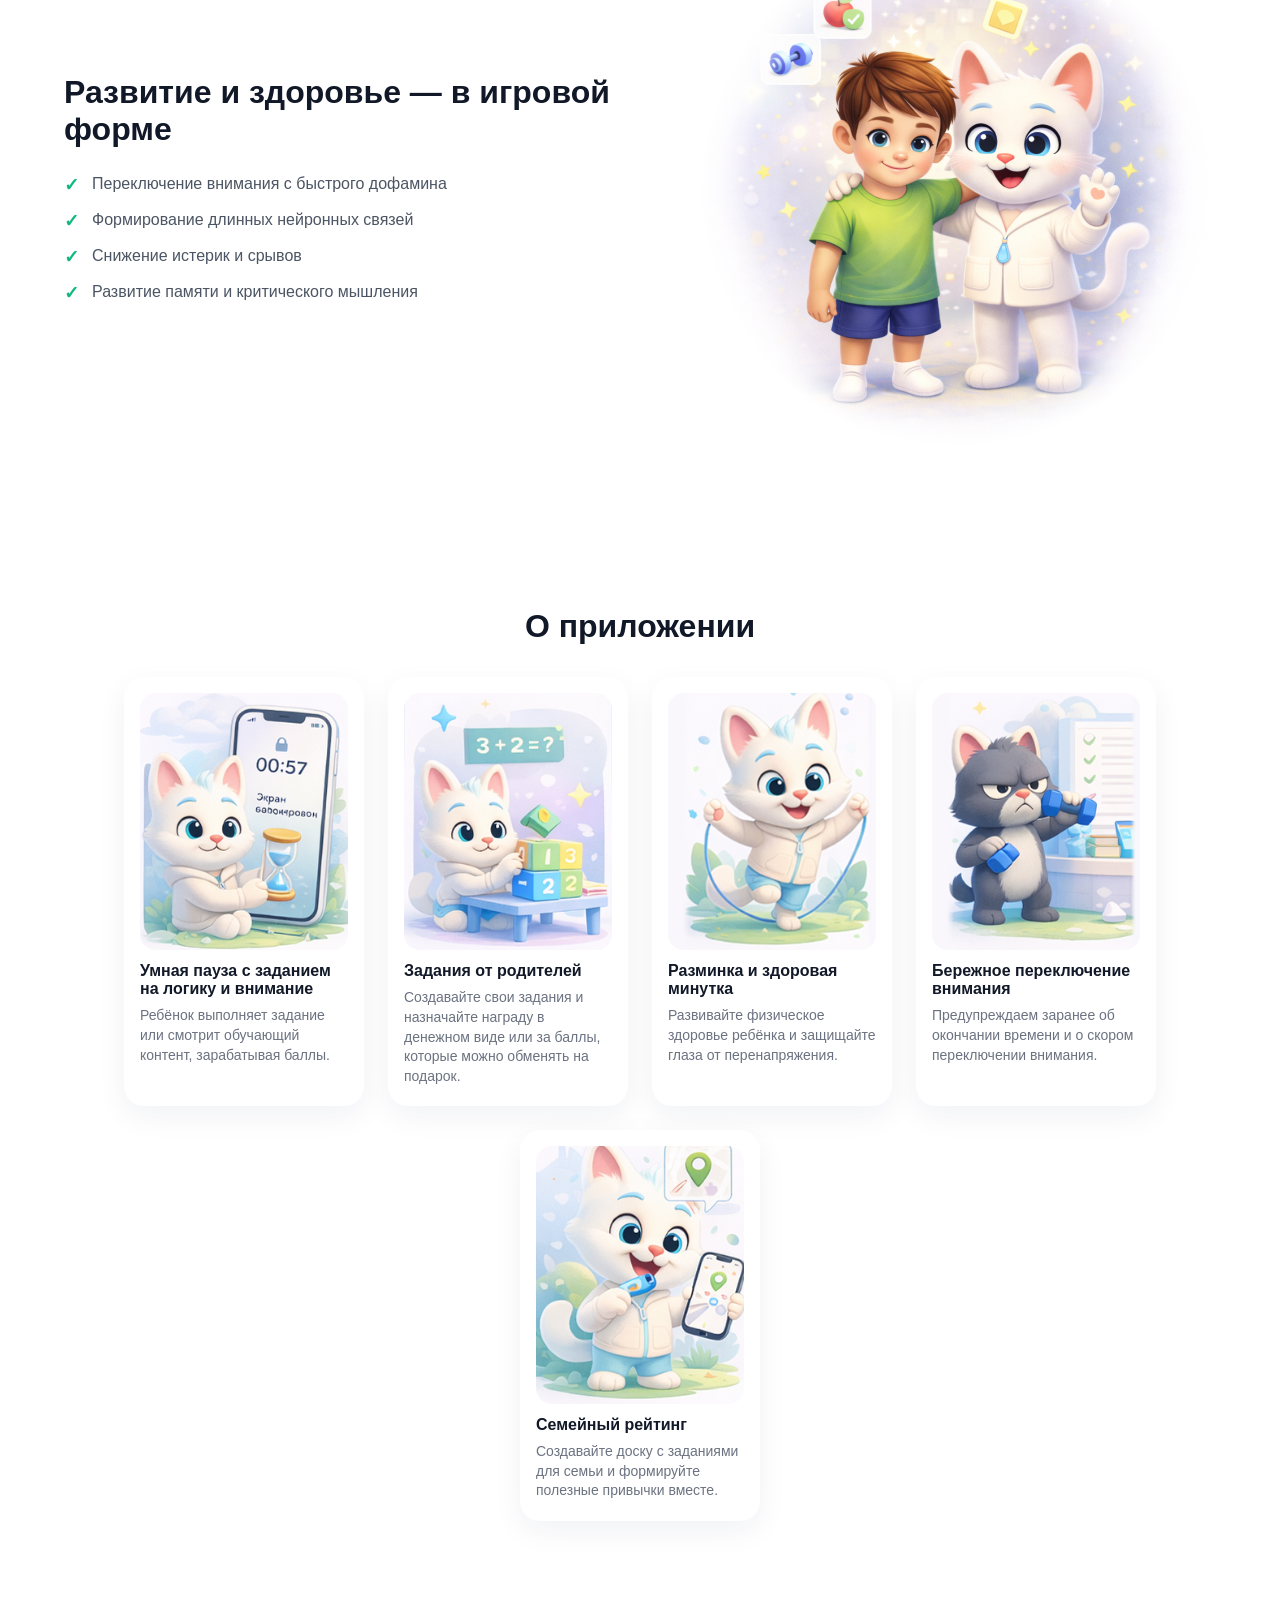
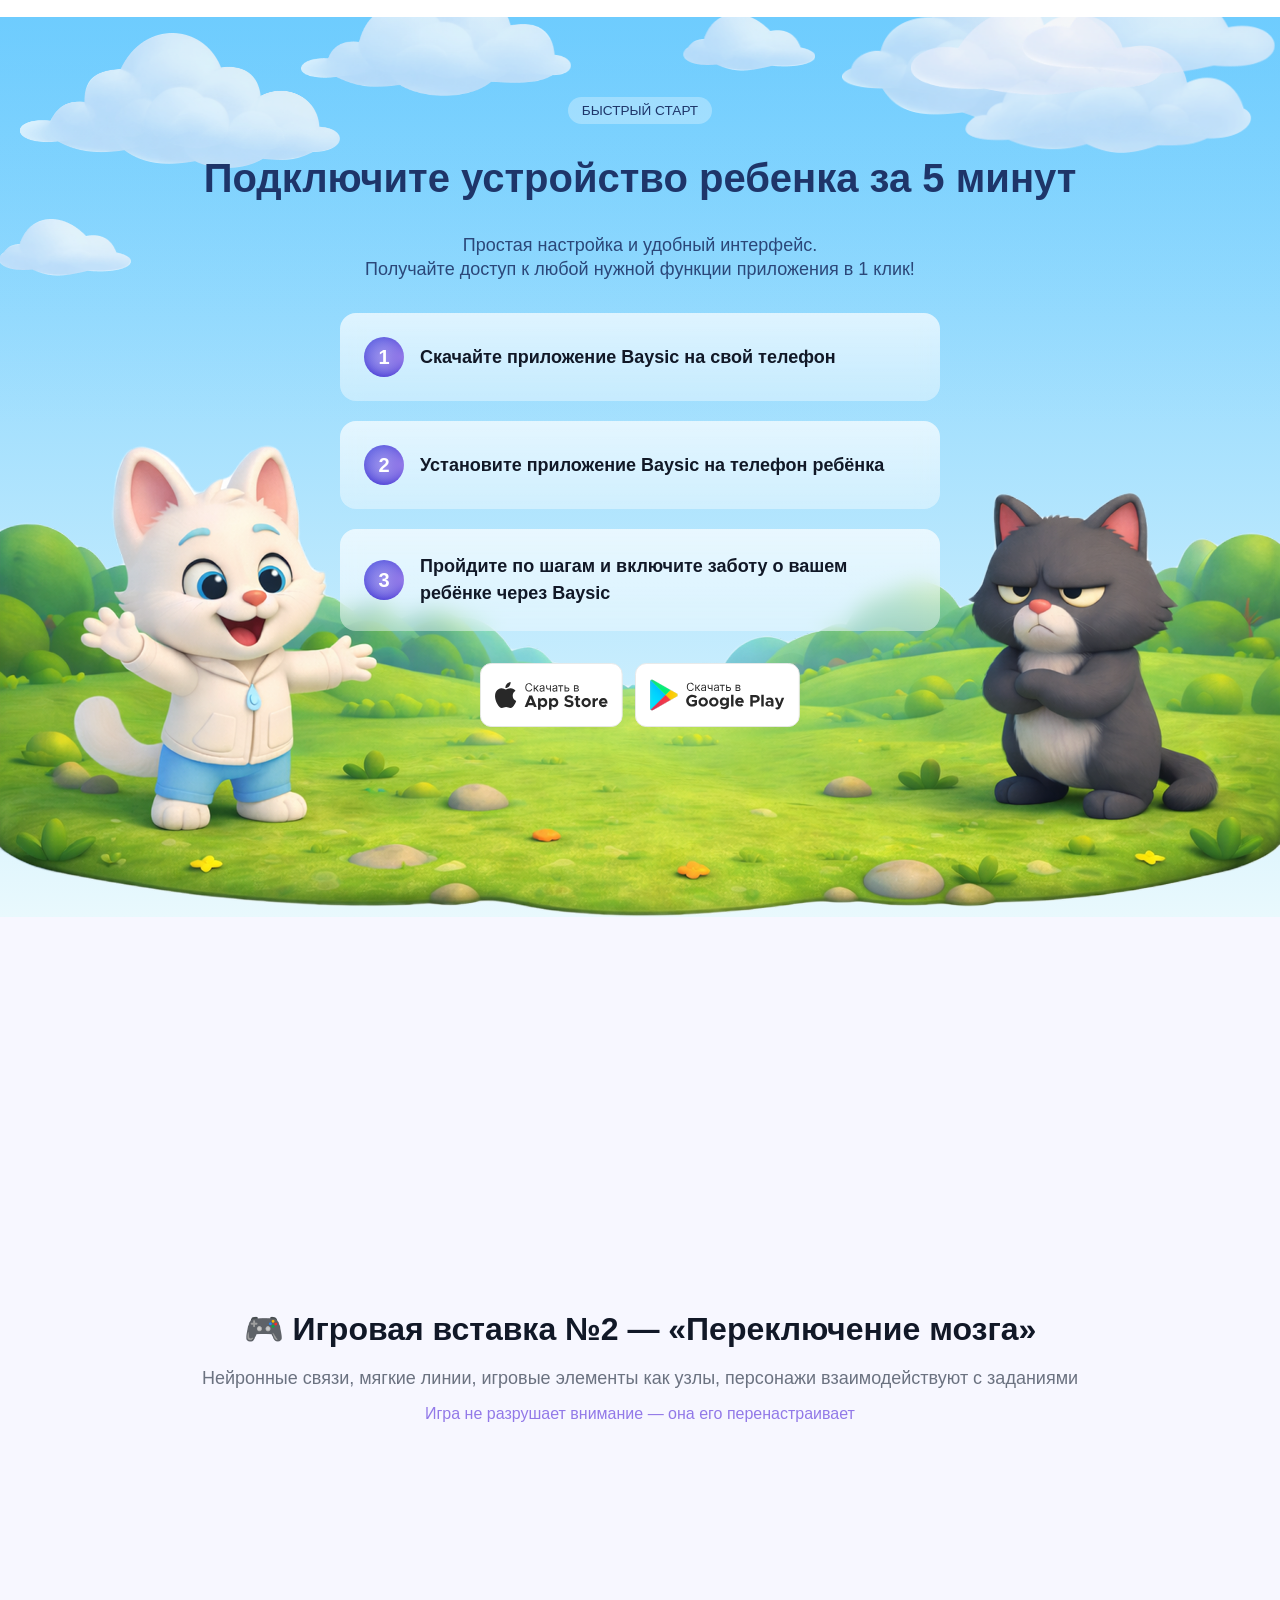
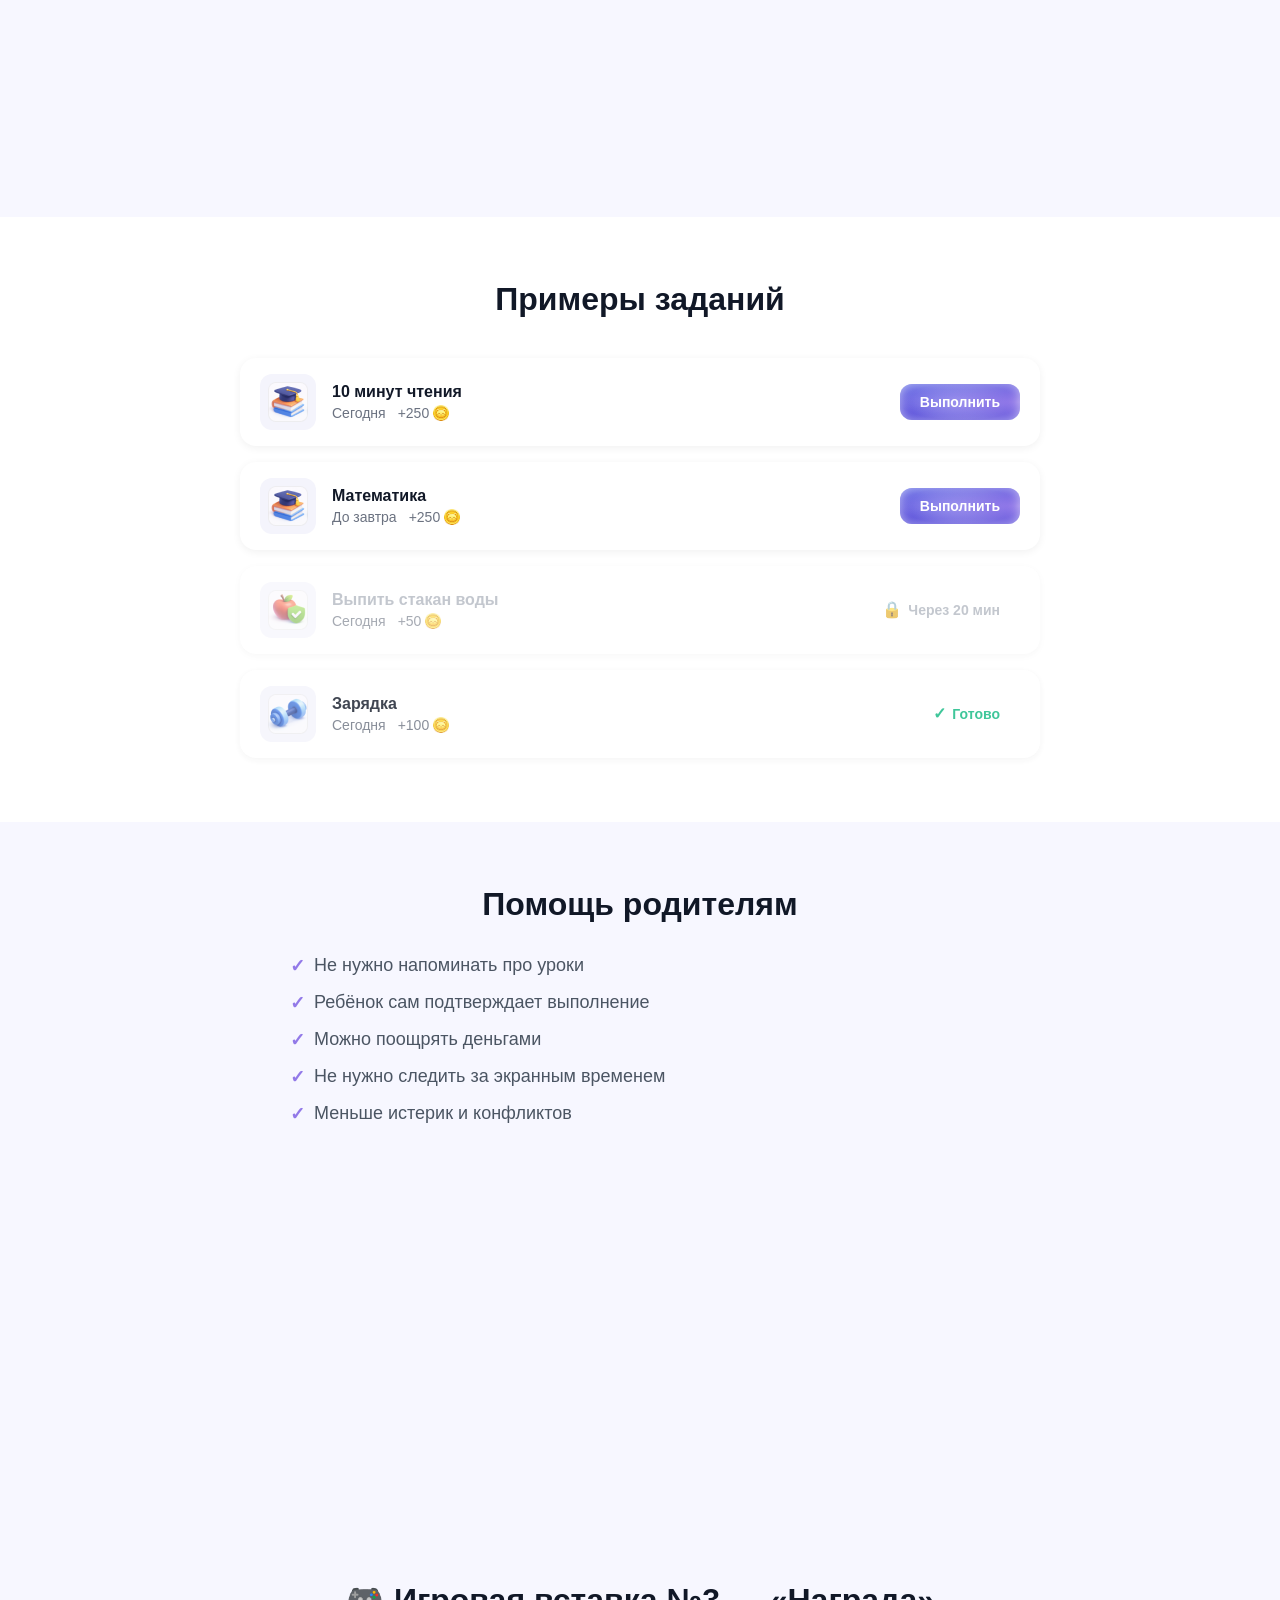
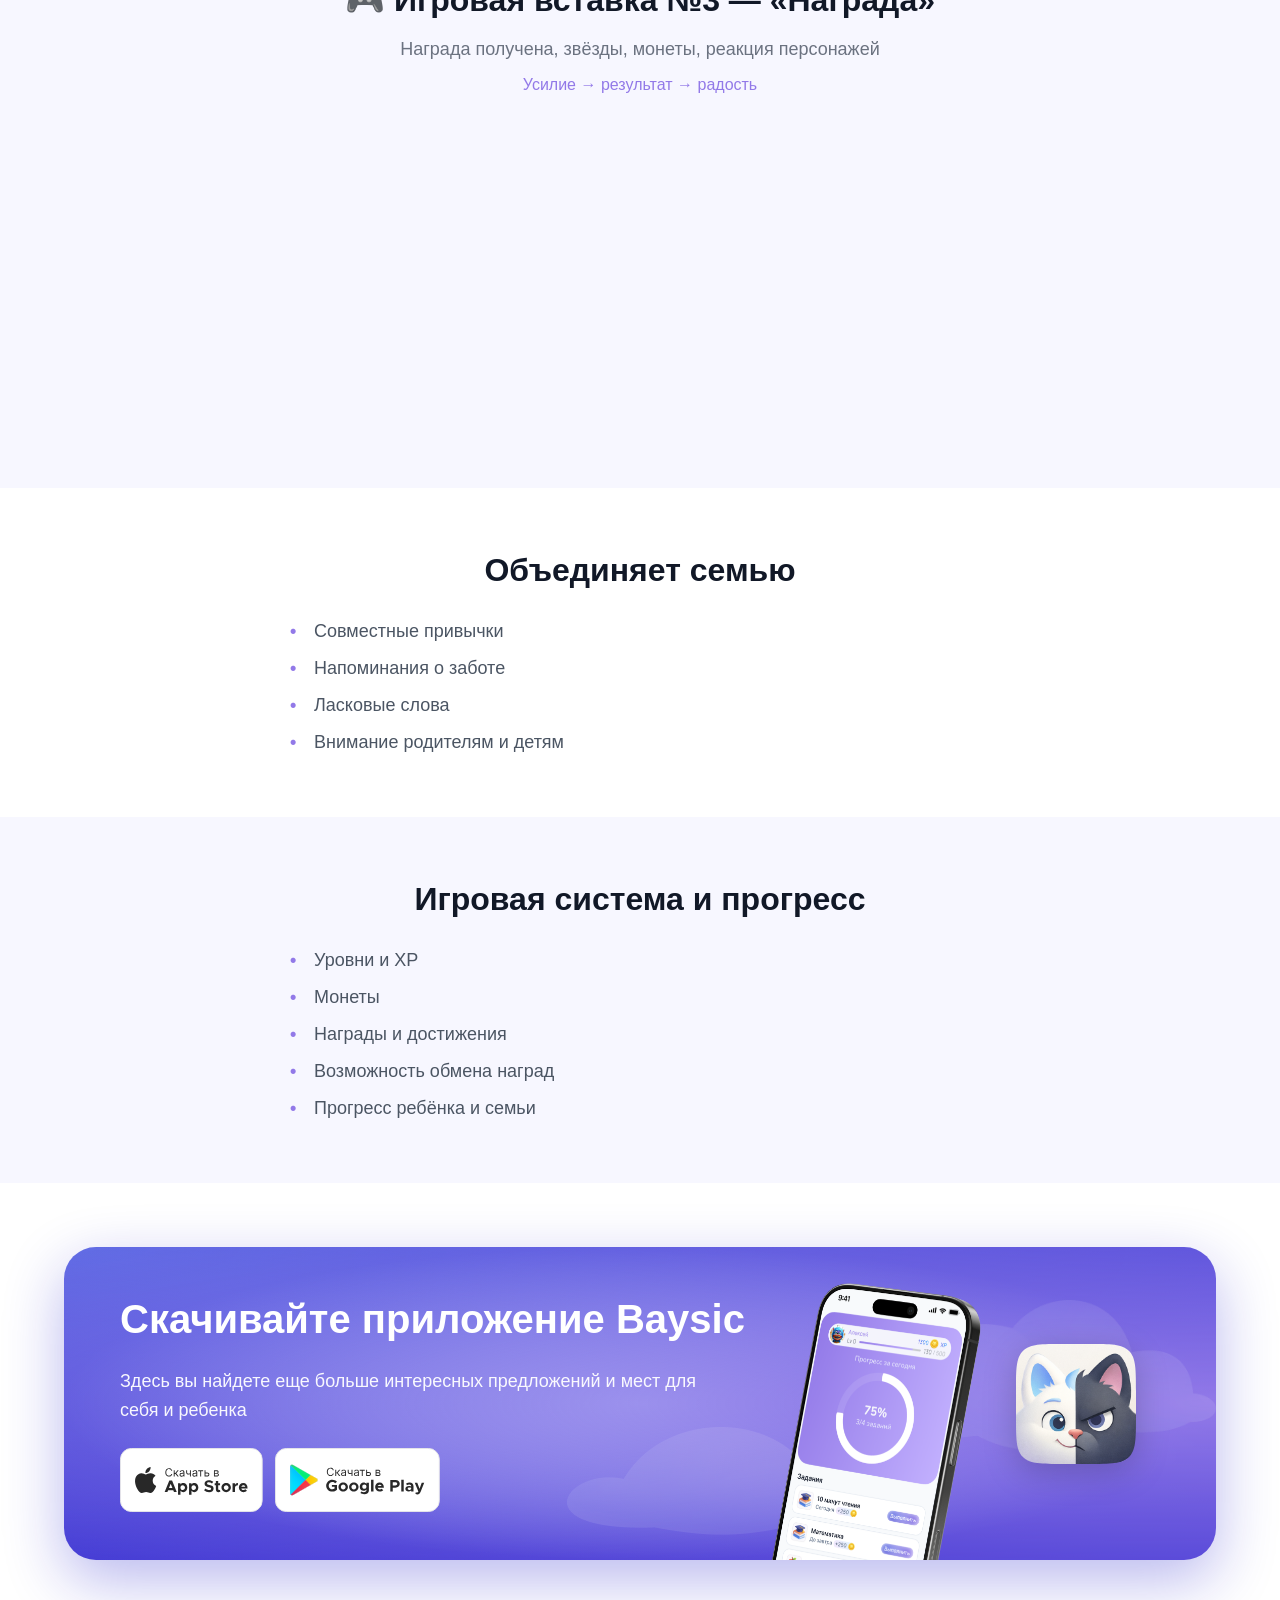
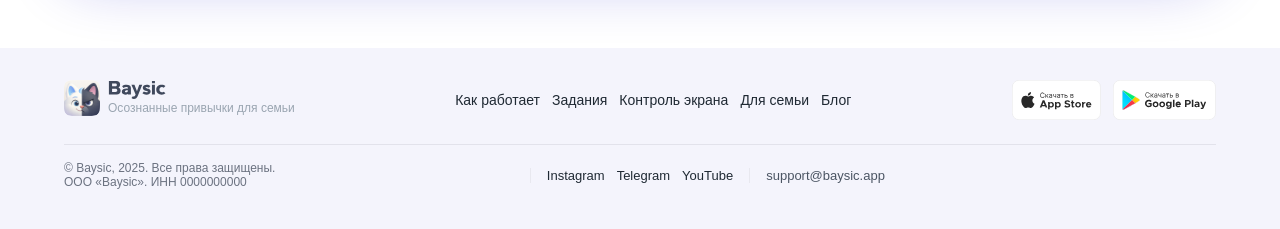
==== commit ee0b8d9a: "Обновлены стили секции about-dec: цвет подзаголовка, line-height, font-weight бейджа, добавлен перен" ====
--- a/index.html
+++ b/index.html
@@ -292,7 +292,7 @@
         <div class="about-dec-inner">
             <div class="about-dec-badge">БЫСТРЫЙ СТАРТ</div>
             <h2 class="about-dec-title">Подключите устройство ребенка за 5 минут</h2>
-            <p class="about-dec-subtitle">Простая настройка и удобный интерфейс. Получайте доступ к любой нужной функции приложения в 1 клик!</p>
+            <p class="about-dec-subtitle">Простая настройка и удобный интерфейс. <br> Получайте доступ к любой нужной функции приложения в 1 клик!</p>
             <div class="about-dec-steps">
                 <div class="about-dec-step">
                     <div class="about-dec-step-badge">1</div>
--- a/styles.css
+++ b/styles.css
@@ -1008,6 +1008,7 @@
     background: rgba(255, 255, 255, 0.3);
     color: #1E3569;
     font-size: 0.85rem;
+    font-weight: 500;
     display: inline-block;
 }
 
@@ -1021,8 +1022,8 @@
 
 .about-dec-subtitle {
     font-size: 1.125rem;
-    line-height: 1.6;
-    color: #6A86B8;
+    line-height: 1.35;
+    color: #2b4779;
     text-align: center;
     max-width: 640px;
     margin: 0;
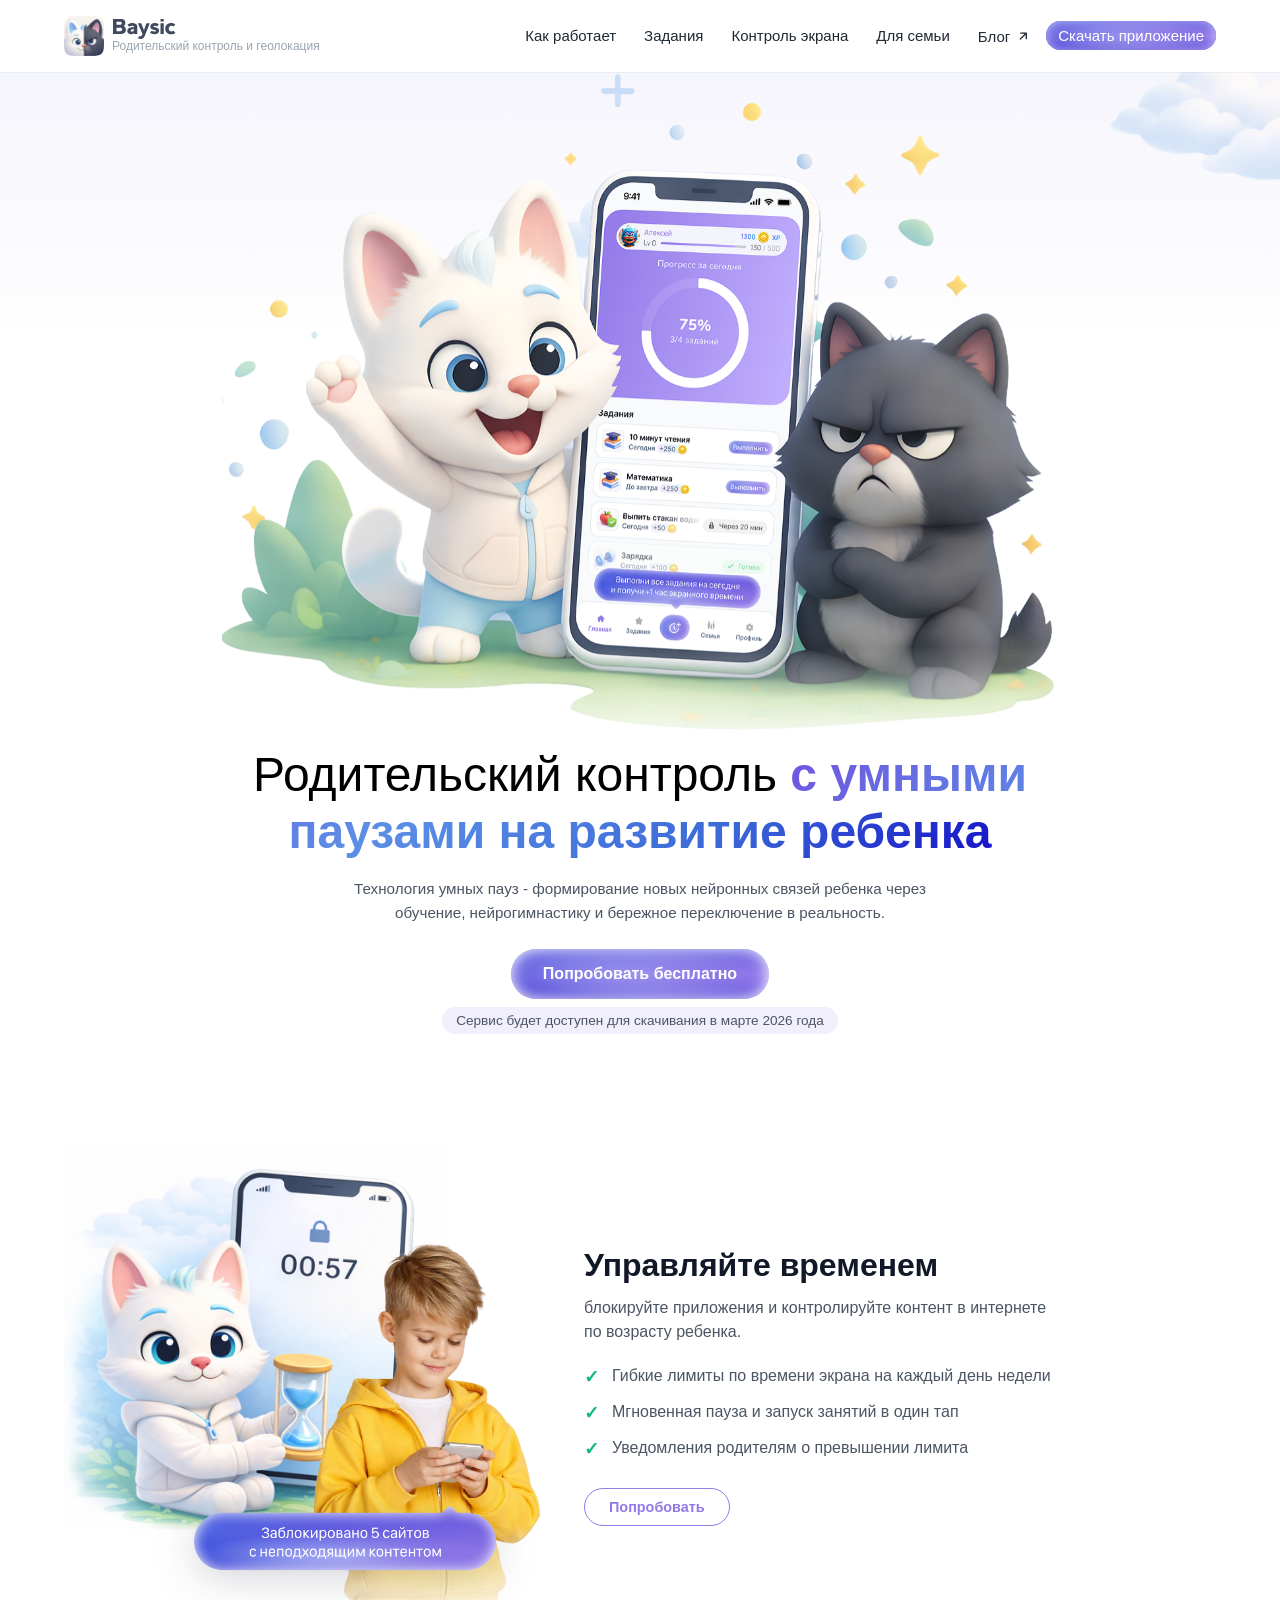
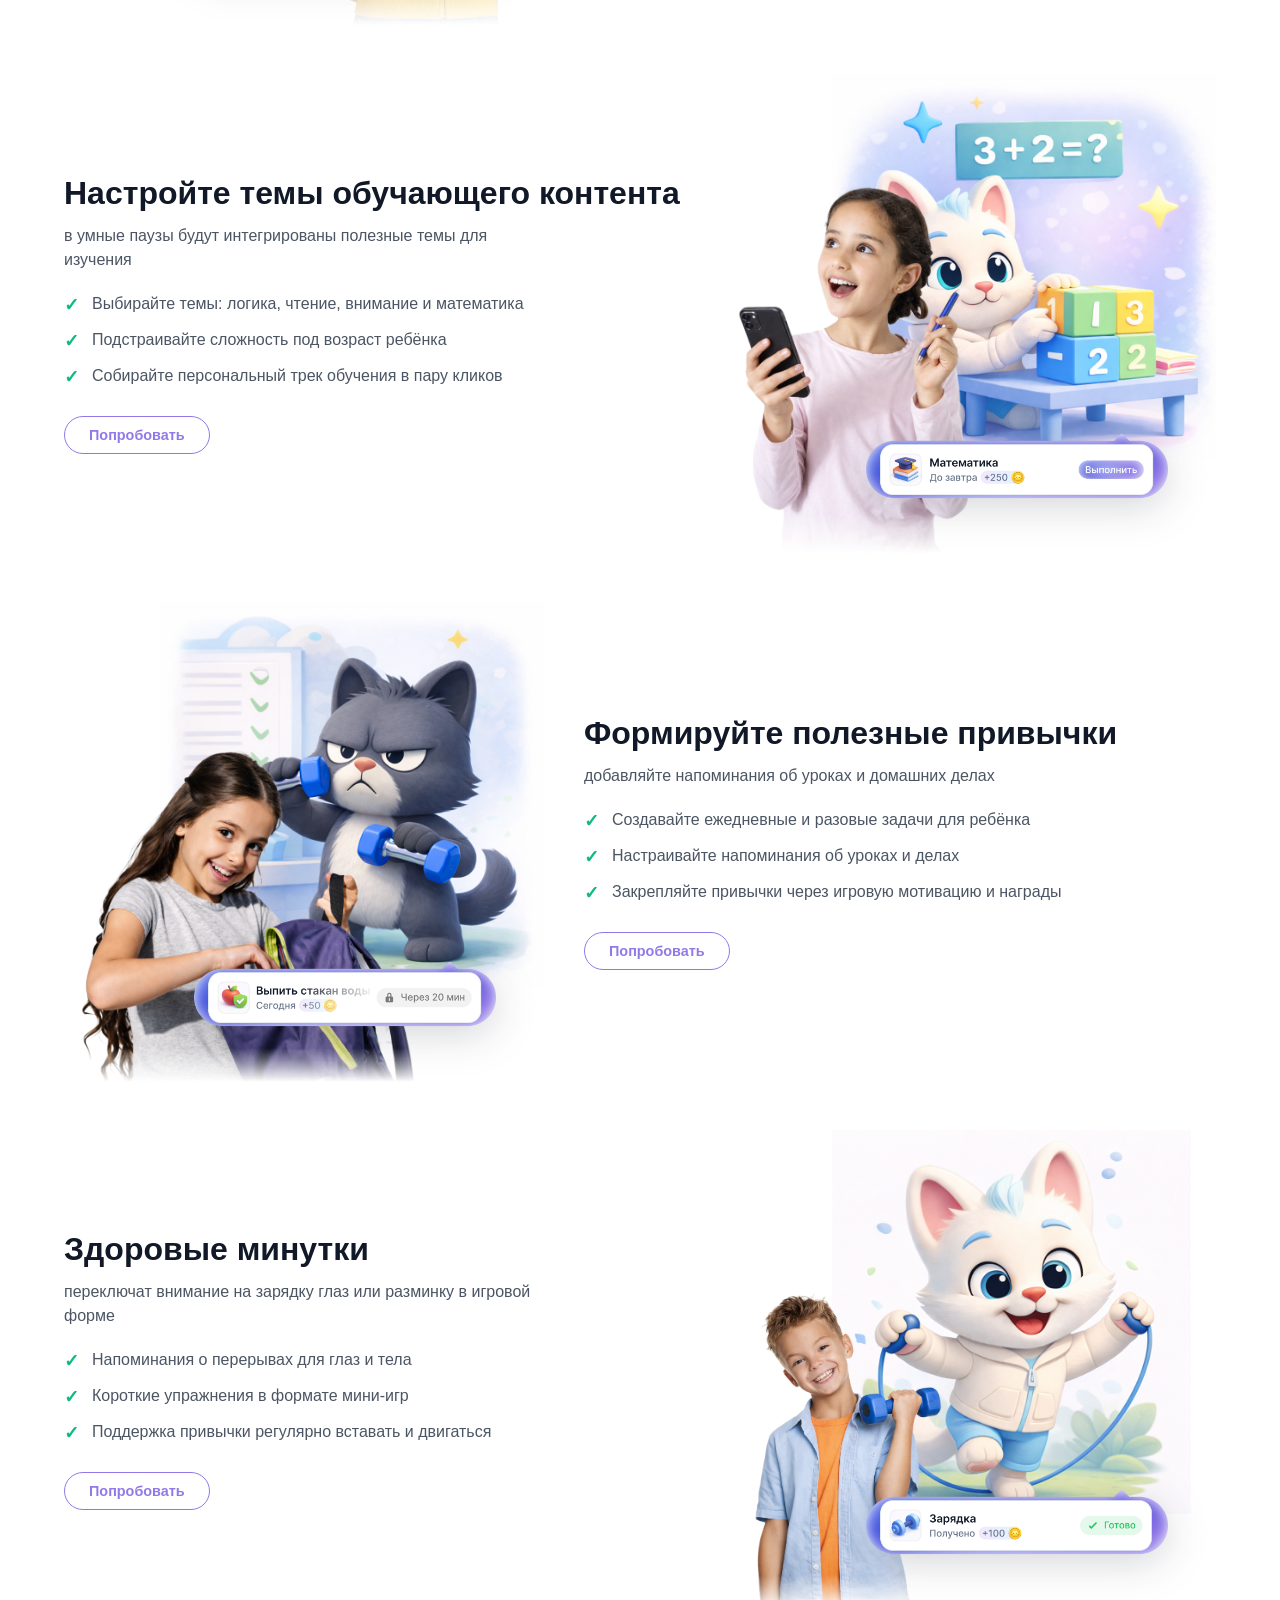
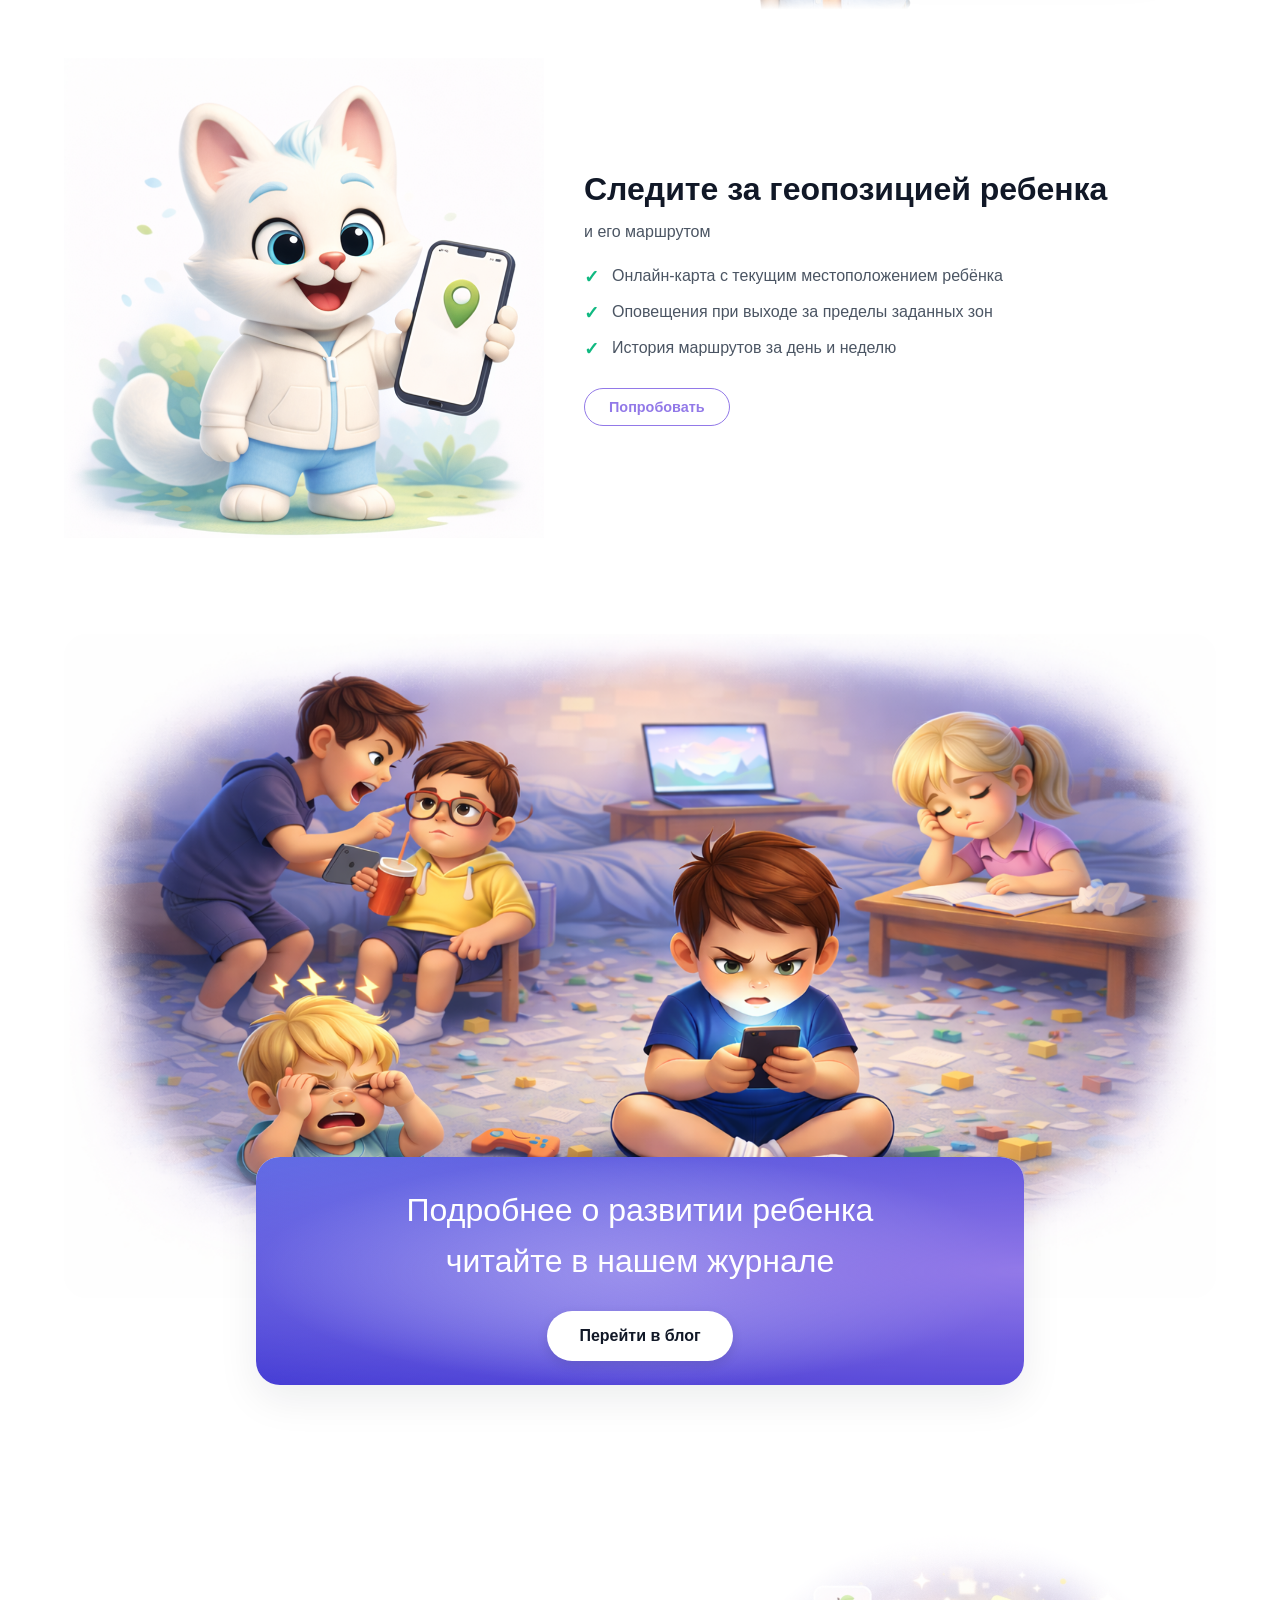
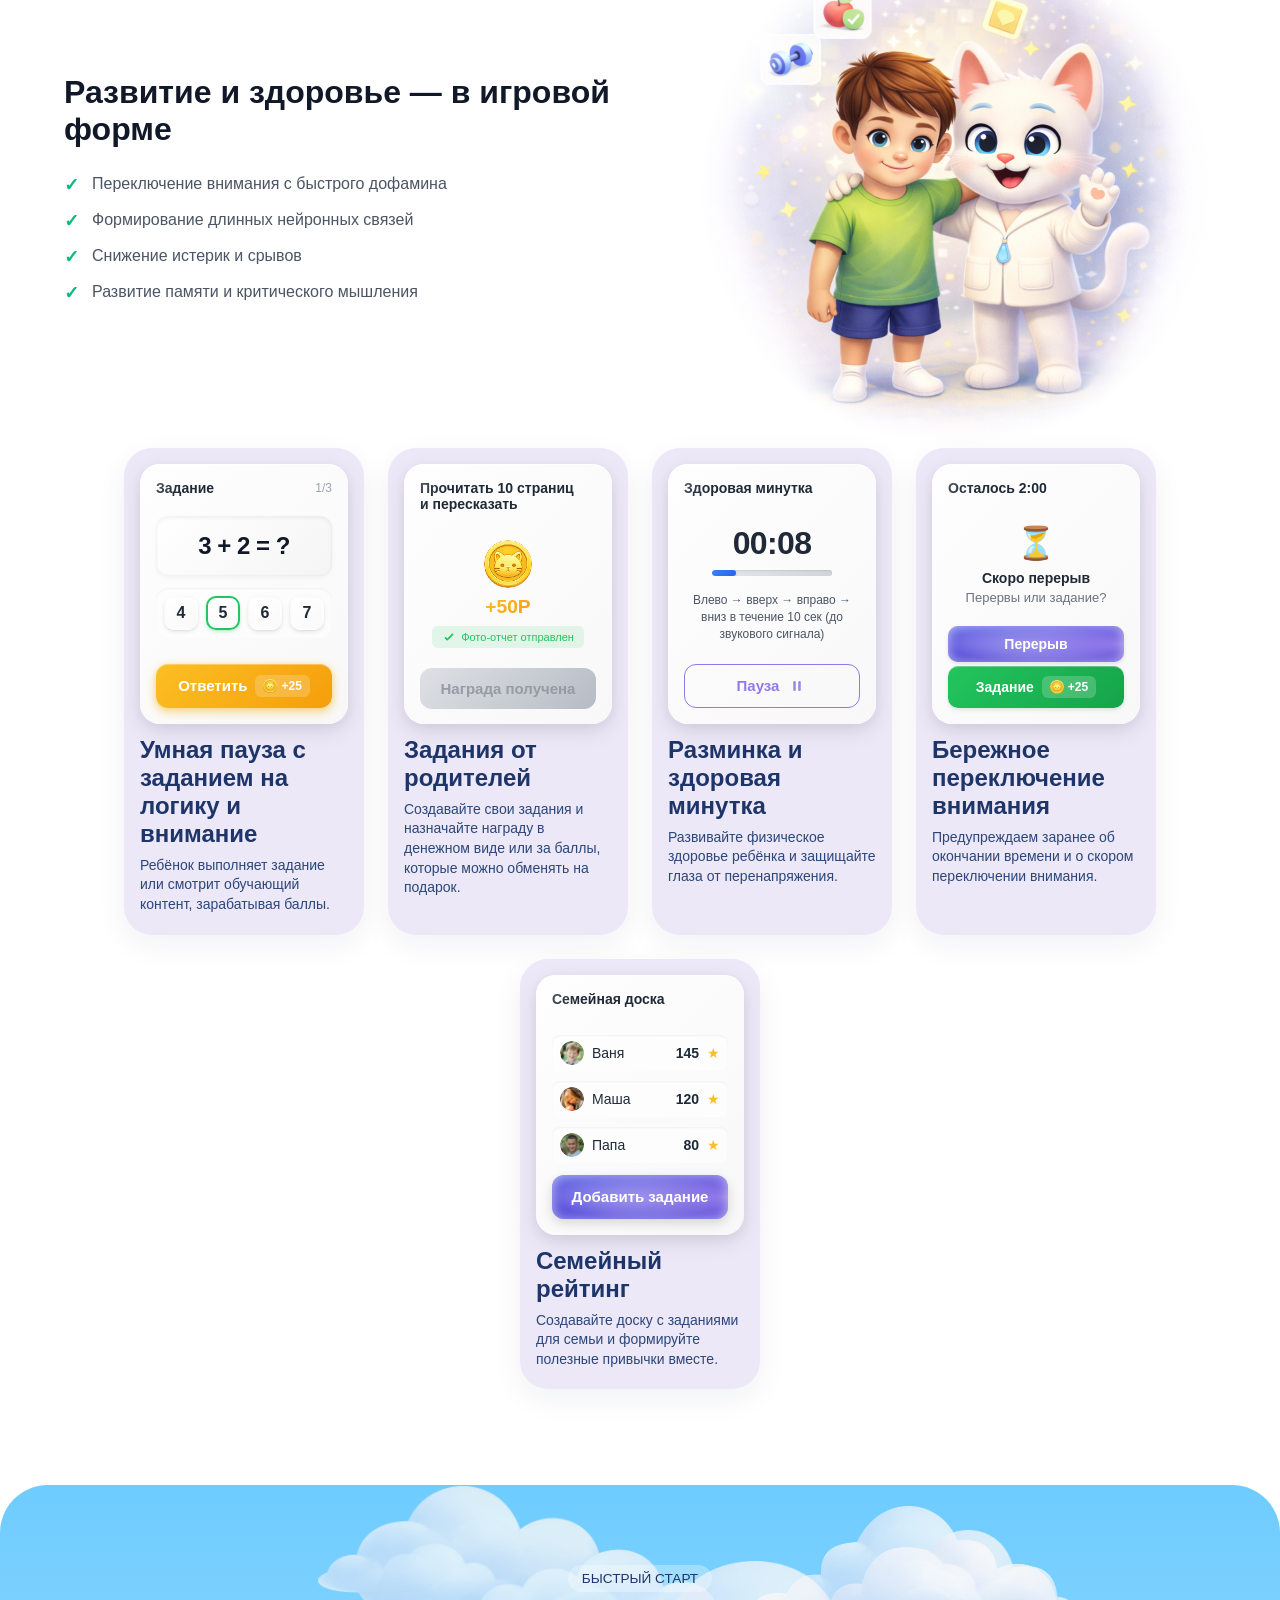
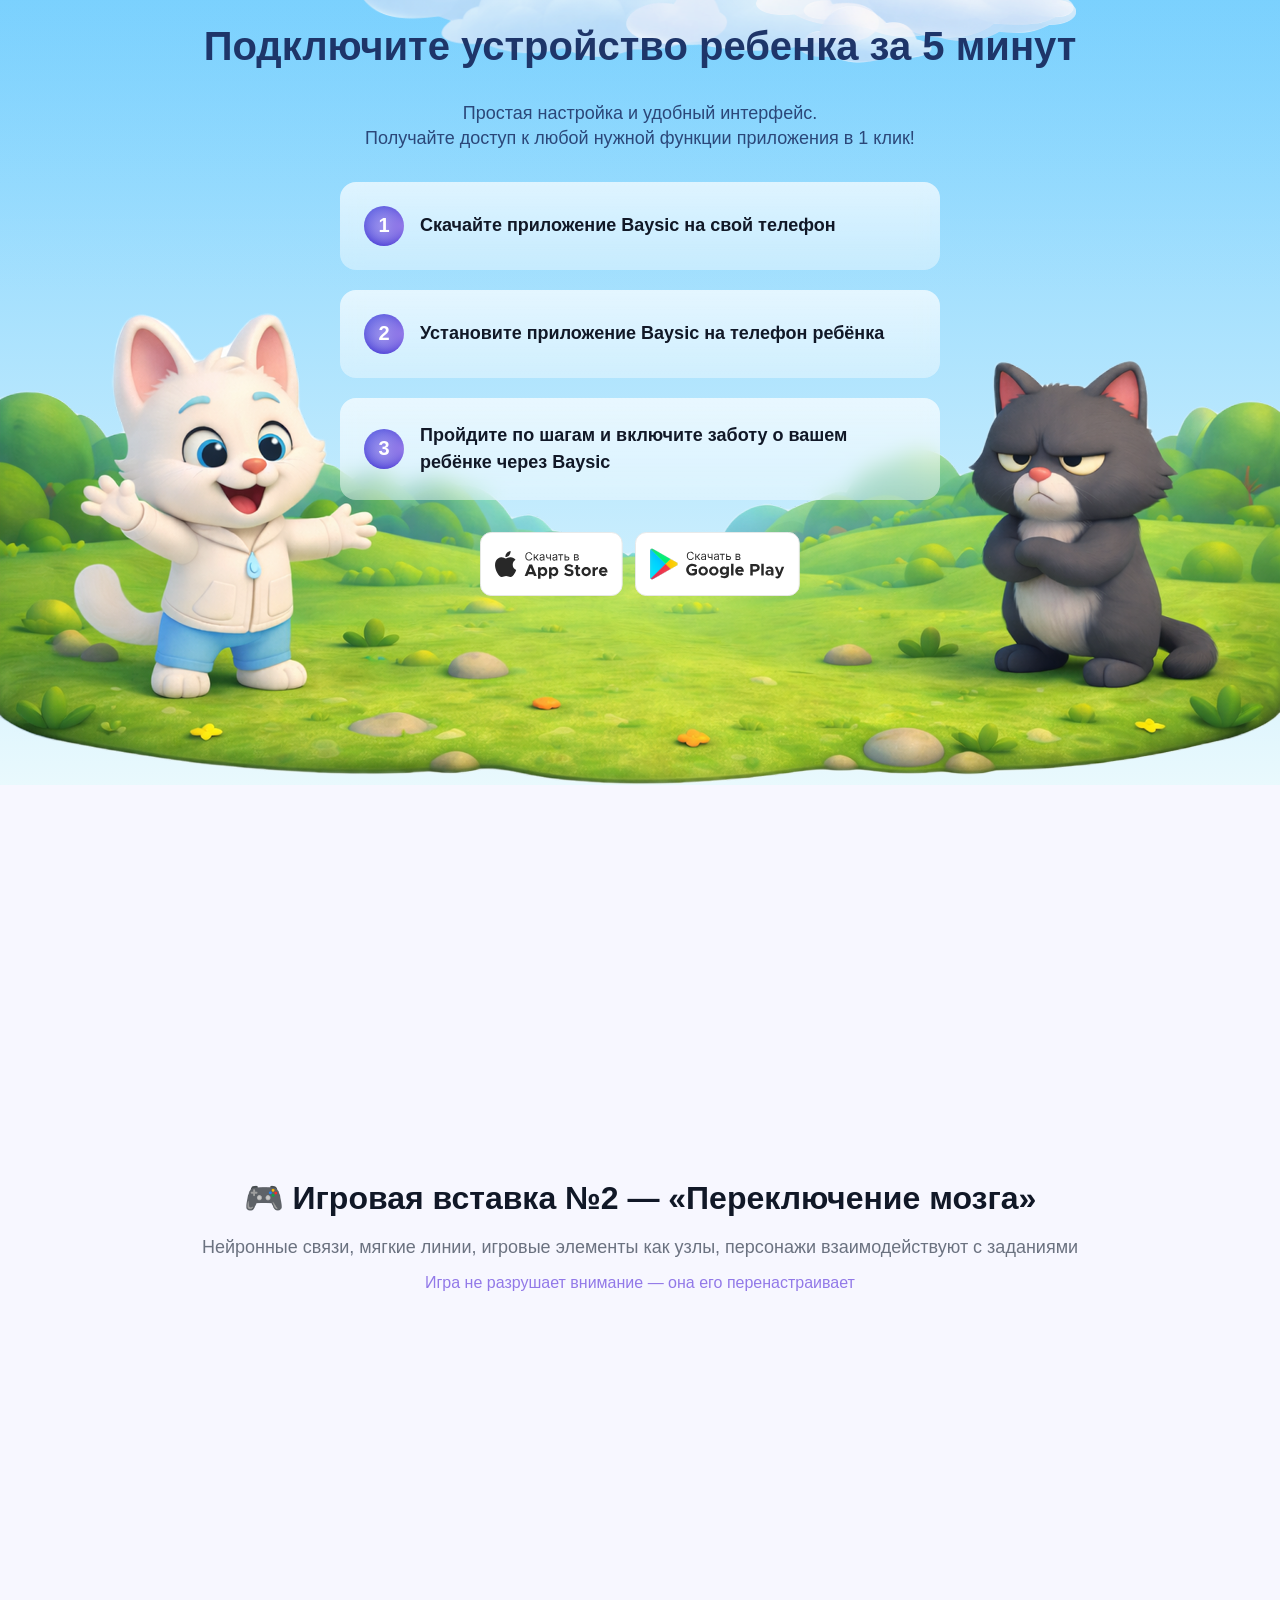
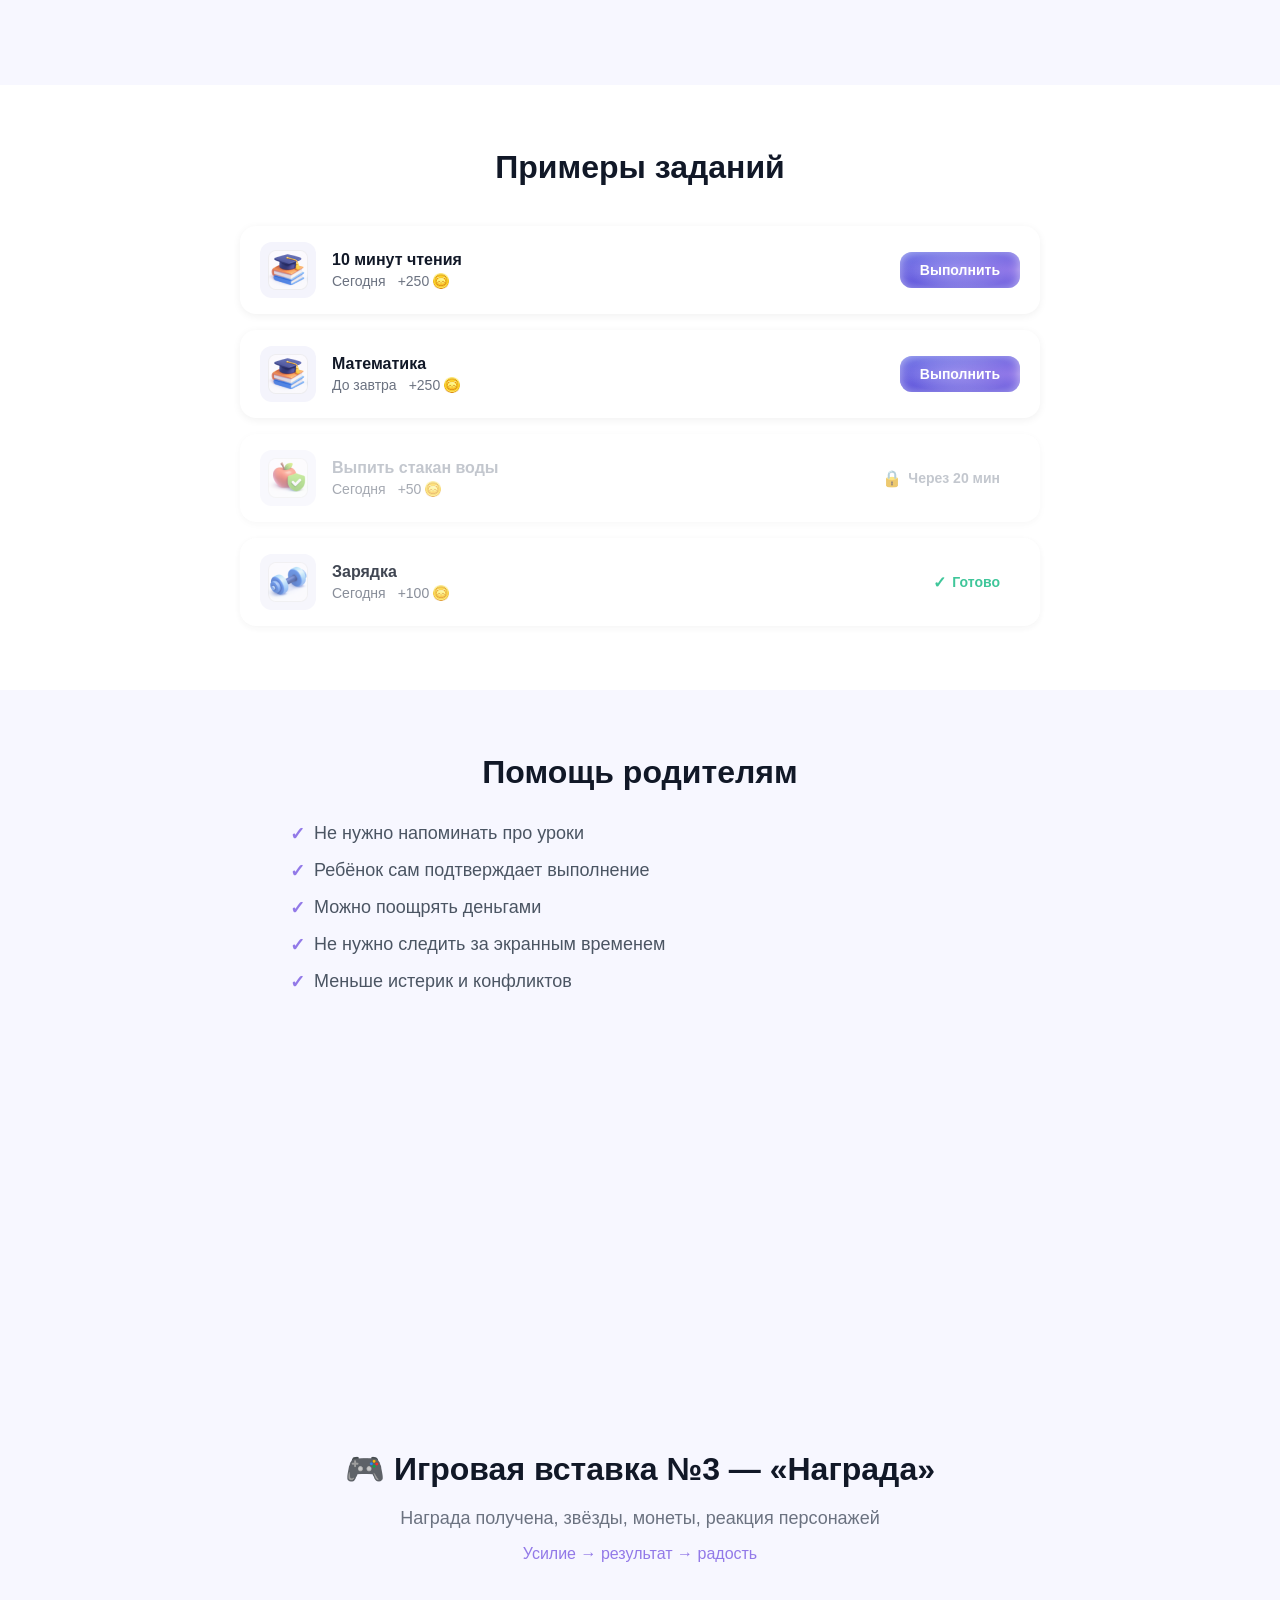
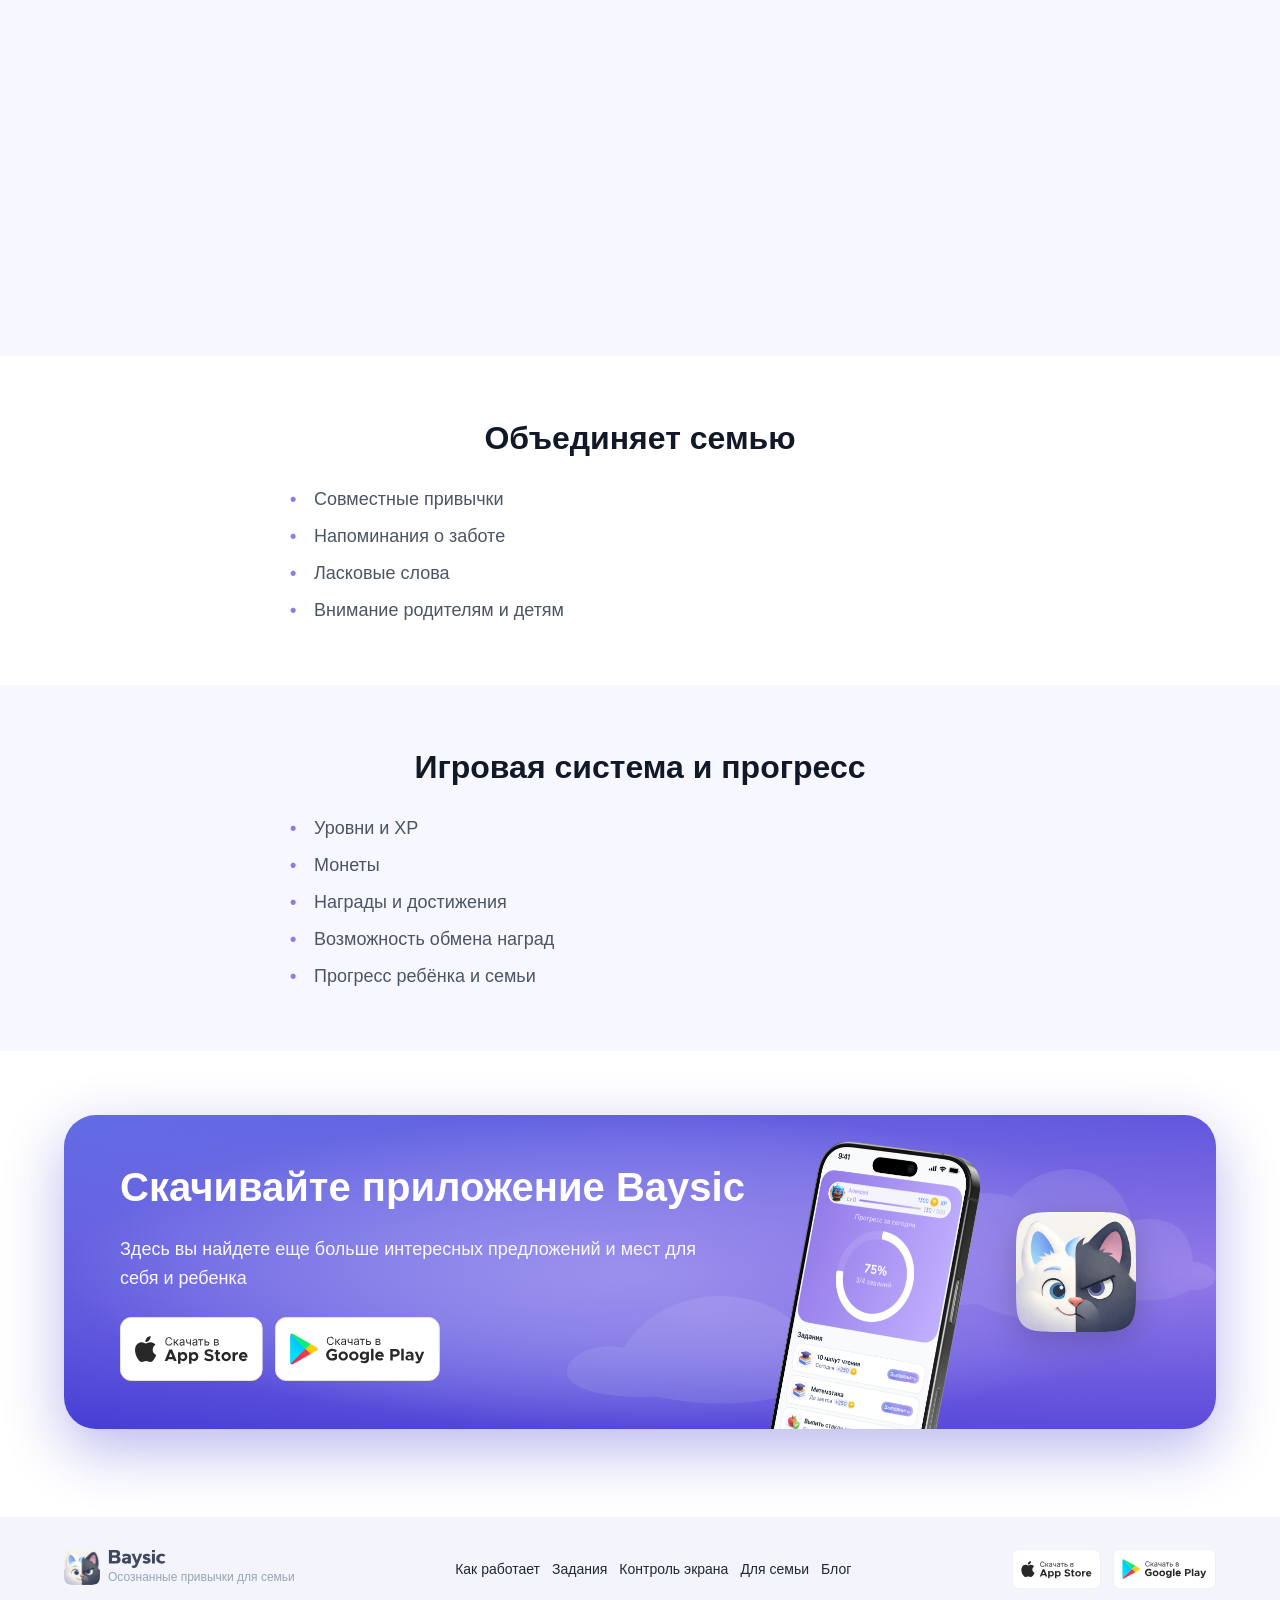
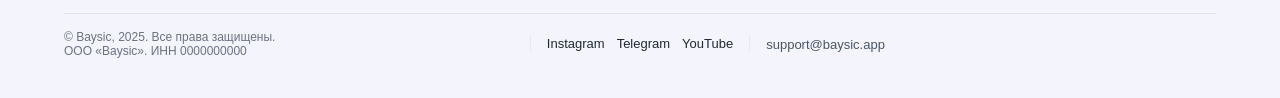
==== commit c5d81cc6: "Обновлены стили карточек и исправлена анимация семейной доски" ====
--- a/index.html
+++ b/index.html
@@ -245,30 +245,156 @@
 
     <section class="about" id="about">
         <div class="about-inner">
-            <h2 class="about-title">О приложении</h2>
             <div class="about-cards">
                 <article class="about-card">
-                    <img src="img/about-img/a1-lock.png" alt="Умная пауза" class="about-card-image">
+                    <div class="about-card-ui-preview">
+                        <div class="task-card">
+                            <div class="task-card-header">
+                                <span class="task-card-label">Задание</span>
+                                <span class="task-card-progress">1/3</span>
+                            </div>
+                            <div class="task-card-question">
+                                <span class="task-question-text">3 + 2 = ?</span>
+                            </div>
+                            <div class="task-card-answers">
+                                <button class="task-answer"><span class="task-answer-text">4</span></button>
+                                <button class="task-answer task-answer--correct"><span class="task-answer-text">5</span></button>
+                                <button class="task-answer"><span class="task-answer-text">6</span></button>
+                                <button class="task-answer"><span class="task-answer-text">7</span></button>
+                            </div>
+                            <button class="task-submit-button">
+                                <span>Ответить</span>
+                                <div class="task-submit-reward">
+                                    <img src="img/about-img/coin.png" alt="Монета" class="task-submit-reward-icon">
+                                    <span class="task-submit-reward-text">+25</span>
+                                </div>
+                            </button>
+                        </div>
+                    </div>
                     <h3 class="about-card-title">Умная пауза с заданием на логику и внимание</h3>
                     <p class="about-card-text">Ребёнок выполняет задание или смотрит обучающий контент, зарабатывая баллы.</p>
                 </article>
                 <article class="about-card">
-                    <img src="img/about-img/a2-edu.png" alt="Задания от родителей" class="about-card-image">
+                    <div class="about-card-ui-preview">
+                        <div class="task-card">
+                            <div class="task-card-header">
+                                <span class="task-card-label">Прочитать 10 страниц  <br>и пересказать</span>
+                            </div>
+                            <div class="task-card-content">
+                                <div class="task-rewards-combined">
+                                    <div class="task-reward-item">
+                                        <div class="task-reward-coin-wrapper">
+                                            <img src="img/about-img/coin.png" alt="Монета" class="task-reward-icon task-reward-icon--coin">
+                                            <div class="task-reward-coin-shimmer"></div>
+                                        </div>
+                                        <span class="task-reward-text">+50Р</span>
+                                    </div>
+                                    <div class="task-reward-item task-reward-item--info">
+                                        <img src="img/ui-icons/check.svg" alt="" class="task-reward-info-icon">
+                                        <span class="task-reward-info-text">Фото-отчет отправлен</span>
+                                    </div>
+                                </div>
+                            </div>
+                            <button class="task-submit-button" disabled>
+                                <span>Награда получена</span>
+                            </button>
+                        </div>
+                    </div>
                     <h3 class="about-card-title">Задания от родителей</h3>
                     <p class="about-card-text">Создавайте свои задания и назначайте награду в денежном виде или за баллы, которые можно обменять на подарок.</p>
                 </article>
                 <article class="about-card">
-                    <img src="img/about-img/a3-sport.png" alt="Разминка и здоровая минутка" class="about-card-image">
+                    <div class="about-card-ui-preview">
+                        <div class="task-card">
+                            <div class="task-card-header">
+                                <span class="task-card-label">Здоровая минутка</span>
+                            </div>
+                            <div class="task-card-content task-card-content--exercise">
+                                <div class="exercise-timer-container">
+                                    <div class="exercise-timer">
+                                        <span class="timer-text">00:08</span>
+                                    </div>
+                                    <div class="exercise-progress">
+                                        <div class="exercise-progress-track">
+                                            <div class="exercise-progress-fill">
+                                                <div class="exercise-progress-shimmer"></div>
+                                            </div>
+                                        </div>
+                                    </div>
+                                </div>
+                                <p class="exercise-descriptor">Влево → вверх → вправо → вниз в течение 10 сек (до звукового сигнала)</p>
+                            </div>
+                            <button class="task-submit-button task-submit-button--outline">
+                                <span>Пауза</span>
+                                <svg class="task-submit-icon" width="20" height="20" viewBox="0 0 16 16" fill="none" xmlns="http://www.w3.org/2000/svg">
+                                    <rect x="5" y="4" width="2" height="8" rx="1" fill="currentColor"/>
+                                    <rect x="9" y="4" width="2" height="8" rx="1" fill="currentColor"/>
+                                </svg>
+                            </button>
+                        </div>
+                    </div>
                     <h3 class="about-card-title">Разминка и здоровая минутка</h3>
                     <p class="about-card-text">Развивайте физическое здоровье ребёнка и защищайте глаза от перенапряжения.</p>
                 </article>
                 <article class="about-card">
-                    <img src="img/about-img/a4-hab.png" alt="Бережное переключение" class="about-card-image">
+                    <div class="about-card-ui-preview">
+                        <div class="task-card">
+                            <div class="task-card-header">
+                                <span class="task-card-label">Осталось 2:00</span>
+                            </div>
+                            <div class="task-card-content task-card-content--timer">
+                                <div class="timer-center-icon">⏳</div>
+                                <p class="timer-notification">Скоро перерыв</p>
+                                <p class="timer-action">Перервы или задание?</p>
+                            </div>
+                            <div class="timer-buttons">
+                                <button class="timer-button timer-button--break">Перерыв</button>
+                                <button class="timer-button timer-button--task">
+                                    <span>Задание</span>
+                                    <div class="task-submit-reward">
+                                        <img src="img/about-img/coin.png" alt="Монета" class="task-submit-reward-icon">
+                                        <span class="task-submit-reward-text">+25</span>
+                                    </div>
+                                </button>
+                            </div>
+                        </div>
+                    </div>
                     <h3 class="about-card-title">Бережное переключение внимания</h3>
                     <p class="about-card-text">Предупреждаем заранее об окончании времени и о скором переключении внимания.</p>
                 </article>
                 <article class="about-card">
-                    <img src="img/about-img/a5-geo.png" alt="Семейный рейтинг" class="about-card-image">
+                    <div class="about-card-ui-preview">
+                        <div class="task-card">
+                            <div class="task-card-header">
+                                <span class="task-card-label">Семейная доска</span>
+                            </div>
+                            <div class="task-card-content task-card-content--family">
+                                <div class="family-list">
+                                    <div class="family-member family-member--masha">
+                                        <img src="img/about-img/masha.png" alt="Маша" class="family-member-icon">
+                                        <span class="family-member-name">Маша</span>
+                                        <span class="family-member-score">120</span>
+                                        <span class="family-member-star">★</span>
+                                    </div>
+                                    <div class="family-member family-member--vanya">
+                                        <img src="img/about-img/ivan.png" alt="Ваня" class="family-member-icon">
+                                        <span class="family-member-name">Ваня</span>
+                                        <span class="family-member-score family-member-score--vanya">95</span>
+                                        <span class="family-member-star">★</span>
+                                    </div>
+                                    <div class="family-member family-member--papa">
+                                        <img src="img/about-img/dad.png" alt="Папа" class="family-member-icon">
+                                        <span class="family-member-name">Папа</span>
+                                        <span class="family-member-score">80</span>
+                                        <span class="family-member-star">★</span>
+                                    </div>
+                                </div>
+                            </div>
+                            <button class="task-submit-button task-submit-button--purple">
+                                <span>Добавить задание</span>
+                            </button>
+                        </div>
+                    </div>
                     <h3 class="about-card-title">Семейный рейтинг</h3>
                     <p class="about-card-text">Создавайте доску с заданиями для семьи и формируйте полезные привычки вместе.</p>
                 </article>
--- a/styles.css
+++ b/styles.css
@@ -422,11 +422,10 @@
 }
 
 .about {
-    padding: 64px 0 96px;
+    padding: 0 0 96px;
 }
 
 .about-inner {
-    max-width: 1200px;
     margin: 0 auto;
     padding: 0 24px;
 }
@@ -894,8 +893,8 @@
     min-width: 220px;
     max-width: 240px;
     flex: 0 0 auto;
-    border-radius: 20px;
-    background: #ffffff;
+    border-radius: 28px;
+    background: #ece8f8;
     box-shadow: 0 10px 30px rgba(18, 33, 79, 0.06);
     padding: 16px 16px 20px;
     display: flex;
@@ -911,17 +910,637 @@
     border-radius: 16px;
 }
 
+.about-card-ui-preview {
+    width: 208px;
+    height: 260px;
+    margin: 0 auto 12px;
+    display: flex;
+    align-items: center;
+    justify-content: center;
+    position: relative;
+}
+
+.task-card {
+    width: 100%;
+    height: 100%;
+    background: linear-gradient(135deg, #FEFEFE 0%, #F8F8F8 100%);
+    border-radius: 20px;
+    padding: 16px;
+    box-shadow: 
+        0 8px 24px rgba(0, 0, 0, 0.08),
+        0 4px 12px rgba(0, 0, 0, 0.06),
+        inset 0 1px 0 rgba(255, 255, 255, 0.9);
+    display: flex;
+    flex-direction: column;
+    gap: 12px;
+    position: relative;
+    overflow: hidden;
+}
+
+.task-card::before {
+    content: "";
+    position: absolute;
+    top: -20px;
+    left: -20px;
+    width: 60px;
+    height: 60px;
+    background: radial-gradient(circle, rgba(255, 255, 255, 0.4) 0%, transparent 70%);
+    border-radius: 50%;
+    filter: blur(8px);
+}
+
+.task-card-header {
+    display: flex;
+    justify-content: space-between;
+    align-items: center;
+    padding-bottom: 8px;
+}
+
+.task-card-label {
+    font-size: 0.875rem;
+    font-weight: 600;
+    color: #1F2937;
+}
+
+.task-card-progress {
+    font-size: 0.75rem;
+    font-weight: 500;
+    color: #9CA3AF;
+}
+
+.task-card-question {
+    background: linear-gradient(135deg, #FFFFFF 0%, #F5F5F5 100%);
+    border-radius: 12px;
+    padding: 16px;
+    box-shadow: 
+        inset 0 2px 4px rgba(0, 0, 0, 0.06),
+        inset 0 -1px 2px rgba(0, 0, 0, 0.04),
+        0 2px 4px rgba(0, 0, 0, 0.04);
+    display: flex;
+    align-items: center;
+    justify-content: center;
+    min-height: 60px;
+}
+
+.task-question-text {
+    font-size: 1.5rem;
+    font-weight: 700;
+    color: #111827;
+    letter-spacing: -0.02em;
+}
+
+.task-card-answers {
+    display: flex;
+    gap: 8px;
+    background: rgba(255, 255, 255, 0.5);
+    border-radius: 12px;
+    padding: 8px;
+    box-shadow: inset 0 1px 2px rgba(0, 0, 0, 0.05);
+}
+
+.task-answer {
+    flex: 1;
+    aspect-ratio: 1;
+    border: 2px solid transparent;
+    border-radius: 10px;
+    background: linear-gradient(135deg, #FFFFFF 0%, #F9F9F9 100%);
+    color: #1F2937;
+    font-size: 1rem;
+    font-weight: 600;
+    cursor: default;
+    box-shadow: 
+        0 2px 4px rgba(0, 0, 0, 0.08),
+        0 1px 2px rgba(0, 0, 0, 0.06),
+        inset 0 1px 0 rgba(255, 255, 255, 0.9);
+    transition: all 0.2s ease;
+    display: flex;
+    align-items: center;
+    justify-content: center;
+    position: relative;
+}
+
+.task-answer:hover {
+    transform: translateY(-1px);
+    box-shadow: 
+        0 4px 6px rgba(0, 0, 0, 0.1),
+        0 2px 4px rgba(0, 0, 0, 0.08),
+        inset 0 1px 0 rgba(255, 255, 255, 0.9);
+}
+
+.task-answer--selected {
+    border: 2px solid #3B82F6;
+    box-shadow: 
+        0 2px 4px rgba(59, 130, 246, 0.2),
+        0 1px 2px rgba(59, 130, 246, 0.15),
+        inset 0 1px 0 rgba(255, 255, 255, 0.9);
+}
+
+.task-answer--correct {
+    border: 2px solid #22C55E;
+    box-shadow: 
+        0 2px 4px rgba(34, 197, 94, 0.2),
+        0 1px 2px rgba(34, 197, 94, 0.15),
+        inset 0 1px 0 rgba(255, 255, 255, 0.9);
+}
+
+.task-submit-button {
+    margin-top: auto;
+    width: 100%;
+    height: 44px;
+    padding: 12px 16px;
+    border: none;
+    border-radius: 12px;
+    background: linear-gradient(135deg, #FBBF24 0%, #F59E0B 100%);
+    color: #FFFFFF;
+    font-size: 0.9375rem;
+    font-weight: 600;
+    cursor: pointer;
+    display: flex;
+    align-items: center;
+    justify-content: center;
+    gap: 8px;
+    box-shadow: 
+        0 4px 12px rgba(251, 191, 36, 0.4),
+        0 2px 6px rgba(245, 158, 11, 0.3),
+        inset 0 1px 0 rgba(255, 255, 255, 0.3);
+    transition: all 0.2s ease;
+}
+
+.task-submit-button--purple {
+    background: radial-gradient(215.11% 111.8% at 100% 50%, #9279E8 0%, rgba(146, 121, 232, 0.00) 100%), radial-gradient(144.72% 111.8% at 0% 0%, rgba(118, 181, 253, 0.50) 0%, rgba(118, 181, 253, 0.00) 100%), radial-gradient(50% 50% at 50% 50%, #CBE9FC 0%, rgba(203, 233, 252, 0.00) 100%), #1613C7;
+    box-shadow: 0 0 12px 0 rgba(255, 255, 255, 0.6) inset, 0 4px 12px rgba(0, 0, 0, 0.15);
+    gap: 0;
+}
+
+.task-submit-button--purple:hover {
+    transform: translateY(-2px);
+    box-shadow: 0 0 20px 0 rgba(255, 255, 255, 0.8) inset, 0 4px 12px rgba(0, 0, 0, 0.2);
+    background: radial-gradient(215.11% 111.8% at 100% 50%, #9279E8 0%, rgba(146, 121, 232, 0.00) 100%), radial-gradient(144.72% 111.8% at 0% 0%, rgba(118, 181, 253, 0.50) 0%, rgba(118, 181, 253, 0.00) 100%), radial-gradient(50% 50% at 50% 50%, #CBE9FC 0%, rgba(203, 233, 252, 0.00) 100%), #1613C7;
+}
+
+.task-submit-button--outline {
+    background: transparent;
+    border: 1.5px solid #9279E8;
+    color: #9279E8;
+    box-shadow: none;
+}
+
+.task-submit-button--outline:hover {
+    background-color: rgba(146, 121, 232, 0.08);
+    box-shadow: none;
+    transform: translateY(-2px);
+}
+
+.task-submit-button:hover {
+    transform: translateY(-2px);
+    box-shadow: 
+        0 6px 16px rgba(251, 191, 36, 0.5),
+        0 4px 8px rgba(245, 158, 11, 0.4),
+        inset 0 1px 0 rgba(255, 255, 255, 0.3);
+}
+
+.task-submit-button:active {
+    transform: translateY(0);
+}
+
+.task-submit-button:disabled {
+    background: linear-gradient(135deg, #D1D5DB 0%, #9CA3AF 100%);
+    color: #6B7280;
+    cursor: not-allowed;
+    opacity: 0.7;
+    box-shadow: none;
+}
+
+.task-submit-button:disabled:hover {
+    transform: none;
+    box-shadow: none;
+}
+
+.task-submit-icon {
+    width: 20px;
+    height: 20px;
+    opacity: 0.9;
+}
+
+.task-submit-reward {
+    display: flex;
+    align-items: center;
+    gap: 4px;
+    padding: 4px 8px;
+    background: rgba(255, 255, 255, 0.2);
+    border-radius: 6px;
+    backdrop-filter: blur(4px);
+}
+
+.task-submit-reward-icon {
+    width: 14px;
+    height: 14px;
+    object-fit: contain;
+}
+
+.task-submit-reward-text {
+    font-size: 0.75rem;
+    font-weight: 600;
+    color: #FFFFFF;
+}
+
+/* Task card content variations */
+.task-card-content {
+    display: flex;
+    flex-direction: column;
+    gap: 12px;
+    flex: 1;
+}
+
+.task-description {
+    font-size: 0.875rem;
+    line-height: 1.5;
+    color: #1F2937;
+    margin: 0;
+    text-align: center;
+}
+
+.task-rewards {
+    display: flex;
+    justify-content: center;
+    align-items: center;
+    gap: 12px;
+    padding: 8px 0;
+}
+
+.task-rewards-combined {
+    display: flex;
+    flex-direction: column;
+    justify-content: center;
+    align-items: center;
+    gap: 8px;
+    padding: 8px 0;
+}
+
+.task-reward-item {
+    display: flex;
+    flex-direction: column;
+    align-items: center;
+    gap: 8px;
+}
+
+.task-reward-icon {
+    width: 32px;
+    height: 32px;
+    border-radius: 50%;
+    display: flex;
+    align-items: center;
+    justify-content: center;
+    font-size: 1rem;
+    font-weight: 600;
+    box-shadow: 
+        0 2px 4px rgba(0, 0, 0, 0.1),
+        inset 0 1px 0 rgba(255, 255, 255, 0.3);
+}
+
+.task-reward-coin-wrapper {
+    position: relative;
+    width: 48px;
+    height: 48px;
+    border-radius: 50%;
+    overflow: hidden;
+}
+
+.task-reward-icon--coin {
+    width: 48px;
+    height: 48px;
+    object-fit: contain;
+    box-shadow: 
+        0 4px 8px rgba(251, 191, 36, 0.3),
+        0 2px 4px rgba(245, 158, 11, 0.25),
+        0 0 12px rgba(251, 191, 36, 0.2),
+        inset 0 1px 0 rgba(255, 255, 255, 0.4);
+    position: relative;
+    z-index: 1;
+}
+
+.task-reward-coin-shimmer {
+    position: absolute;
+    top: 0;
+    left: -100%;
+    width: 100%;
+    height: 100%;
+    background: linear-gradient(
+        90deg,
+        transparent 0%,
+        rgba(255, 255, 255, 0.6) 50%,
+        transparent 100%
+    );
+    animation: coin-shimmer 2s ease-in-out infinite;
+    z-index: 2;
+    border-radius: 50%;
+}
+
+@keyframes coin-shimmer {
+    0% {
+        left: -100%;
+    }
+    100% {
+        left: 100%;
+    }
+}
+
+.task-reward-item--info {
+    flex-direction: row;
+    align-items: center;
+    padding: 4px 10px;
+    background: rgba(34, 197, 94, 0.12);
+    border-radius: 6px;
+    border: none;
+    box-shadow: none;
+    gap: 5px;
+    align-self: center;
+}
+
+.task-reward-info-icon {
+    width: 14px;
+    height: 14px;
+    display: block;
+    flex-shrink: 0;
+}
+
+.task-reward-info-text {
+    font-size: 0.6875rem;
+    font-weight: 500;
+    color: #22C55E;
+    white-space: nowrap;
+}
+
+.task-reward-text {
+    font-size: 1.2rem;
+    font-weight: 600;
+    background: linear-gradient(135deg, #FBBF24 0%, #F59E0B 100%);
+    -webkit-background-clip: text;
+    -webkit-text-fill-color: transparent;
+    background-clip: text;
+}
+
+/* Exercise card styles */
+.task-card-content--exercise {
+    align-items: center;
+    justify-content: center;
+    gap: 16px;
+}
+
+.exercise-timer-container {
+    display: flex;
+    flex-direction: column;
+    align-items: center;
+    gap: 8px;
+    width: 100%;
+}
+
+.exercise-timer {
+    display: flex;
+    align-items: center;
+    gap: 8px;
+}
+
+.timer-text {
+    font-size: 2rem;
+    font-weight: 700;
+    color: #1F2937;
+    letter-spacing: -0.02em;
+    animation: timer-blink 1s ease-in-out infinite;
+}
+
+@keyframes timer-blink {
+    0%, 100% {
+        opacity: 1;
+    }
+    50% {
+        opacity: 0.6;
+    }
+}
+
+.exercise-instruction {
+    font-size: 0.875rem;
+    font-weight: 500;
+    color: #4B5563;
+    margin: 0;
+    text-align: center;
+}
+
+.exercise-descriptor {
+    font-size: 0.75rem;
+    font-weight: 400;
+    color: #4B5563;
+    margin: 0;
+    text-align: center;
+    line-height: 1.4;
+}
+
+.exercise-progress {
+    width: 100%;
+    max-width: 120px;
+}
+
+.exercise-progress-track {
+    width: 100%;
+    height: 6px;
+    background: linear-gradient(135deg, #E5E7EB 0%, #D1D5DB 100%);
+    border-radius: 3px;
+    overflow: hidden;
+    box-shadow: inset 0 1px 2px rgba(0, 0, 0, 0.1);
+}
+
+.exercise-progress-fill {
+    width: 20%;
+    height: 100%;
+    background: linear-gradient(135deg, #3B82F6 0%, #2563EB 100%);
+    border-radius: 3px;
+    box-shadow: 0 1px 2px rgba(59, 130, 246, 0.3);
+    position: relative;
+    overflow: hidden;
+}
+
+.exercise-progress-shimmer {
+    position: absolute;
+    top: 0;
+    left: -100%;
+    width: 100%;
+    height: 100%;
+    background: linear-gradient(
+        90deg,
+        transparent 0%,
+        rgba(255, 255, 255, 0.4) 50%,
+        transparent 100%
+    );
+    animation: shimmer 2s ease-in-out infinite;
+}
+
+@keyframes shimmer {
+    0% {
+        left: -100%;
+    }
+    100% {
+        left: 100%;
+    }
+}
+
+/* Timer card styles */
+.task-card-content--timer {
+    align-items: center;
+    justify-content: center;
+    gap: 4px;
+    padding: 8px 0;
+}
+
+.timer-center-icon {
+    font-size: 2rem;
+    margin-bottom: 4px;
+}
+
+.task-card-icon {
+    font-size: 0.875rem;
+}
+
+.timer-notification {
+    font-size: 0.875rem;
+    font-weight: 600;
+    color: #1F2937;
+    margin: 0;
+    text-align: center;
+}
+
+.timer-action {
+    font-size: 0.8125rem;
+    color: #6B7280;
+    margin: 0;
+    text-align: center;
+}
+
+.timer-buttons {
+    display: flex;
+    flex-direction: column;
+    gap: 4px;
+    width: 100%;
+}
+
+.timer-button {
+    flex: 1;
+    height: 44px;
+    padding: 10px 16px;
+    border: none;
+    border-radius: 10px;
+    font-size: 0.875rem;
+    font-weight: 600;
+    cursor: default;
+    transition: all 0.2s ease;
+    box-shadow: 
+        0 2px 4px rgba(0, 0, 0, 0.1),
+        inset 0 1px 0 rgba(255, 255, 255, 0.3);
+    display: flex;
+    align-items: center;
+    justify-content: center;
+    gap: 8px;
+}
+
+.timer-button--break {
+    background: radial-gradient(215.11% 111.8% at 100% 50%, #9279E8 0%, rgba(146, 121, 232, 0.00) 100%), radial-gradient(144.72% 111.8% at 0% 0%, rgba(118, 181, 253, 0.50) 0%, rgba(118, 181, 253, 0.00) 100%), radial-gradient(50% 50% at 50% 50%, #CBE9FC 0%, rgba(203, 233, 252, 0.00) 100%), #1613C7;
+    color: #FFFFFF;
+    box-shadow: 0 0 12px 0 rgba(255, 255, 255, 0.6) inset, 0 2px 4px rgba(0, 0, 0, 0.1);
+}
+
+.timer-button--break:hover {
+    box-shadow: 0 0 20px 0 rgba(255, 255, 255, 0.8) inset, 0 4px 6px rgba(0, 0, 0, 0.15);
+}
+
+.timer-button--task {
+    background: linear-gradient(135deg, #22C55E 0%, #16A34A 100%);
+    color: #FFFFFF;
+}
+
+.timer-button:hover {
+    transform: translateY(-1px);
+    box-shadow: 
+        0 4px 6px rgba(0, 0, 0, 0.15),
+        inset 0 1px 0 rgba(255, 255, 255, 0.3);
+}
+
+/* Family board styles */
+.task-card-content--family {
+    padding: 8px 0;
+    overflow: hidden;
+}
+
+.family-list {
+    display: flex;
+    flex-direction: column;
+    gap: 10px;
+    position: relative;
+    min-height: 150px;
+    overflow: hidden;
+}
+
+.family-member {
+    display: flex;
+    align-items: center;
+    gap: 8px;
+    padding: 6px 8px;
+    background: rgba(255, 255, 255, 0.6);
+    border-radius: 8px;
+    box-shadow: inset 0 1px 2px rgba(0, 0, 0, 0.05);
+    position: relative;
+    transition: transform 0.5s ease;
+}
+
+.family-member--vanya {
+    order: 2;
+}
+
+.family-member--masha {
+    order: 1;
+}
+
+.family-member--papa {
+    order: 3;
+}
+
+
+.family-member-icon {
+    width: 24px;
+    height: 24px;
+    border-radius: 50%;
+    object-fit: cover;
+    display: block;
+    flex-shrink: 0;
+}
+
+.family-member-name {
+    flex: 1;
+    font-size: 0.875rem;
+    font-weight: 500;
+    color: #1F2937;
+}
+
+.family-member-score {
+    font-size: 0.875rem;
+    font-weight: 600;
+    color: #1F2937;
+}
+
+.family-member-star {
+    font-size: 0.875rem;
+    color: #FBBF24;
+}
+
 .about-card-title {
-    font-size: 1rem;
+    font-size: 1.5rem;
     font-weight: 600;
     margin-bottom: 8px;
-    color: #111827;
+    color: #1E3569;
 }
 
 .about-card-text {
     font-size: 0.875rem;
     line-height: 1.4;
-    color: #6B7280;
+    color: #2b4779;
 }
 
 .about-dec {
@@ -931,6 +1550,8 @@
     background: linear-gradient(180deg, #6ECCFE 0%, #E9F9FD 100%);
     padding: 0;
     overflow: hidden;
+    border-top-left-radius: 48px;
+    border-top-right-radius: 48px;
 }
 
 .about-dec-clouds {
@@ -1184,7 +1805,7 @@
 }
 
 .why-works {
-    padding: 48px 0 96px;
+    padding: 48px 0 0;
     background-color: #ffffff;
 }
 
@@ -1613,7 +2234,7 @@
 
 @media (max-width: 768px) {
     .about {
-        padding: 48px 0 72px;
+        padding: 0 0 72px;
     }
 
     .about-inner {
@@ -1722,7 +2343,7 @@
     }
 
     .why-works {
-        padding: 40px 0 64px;
+        padding: 40px 0 0;
     }
 
     .why-works-inner {
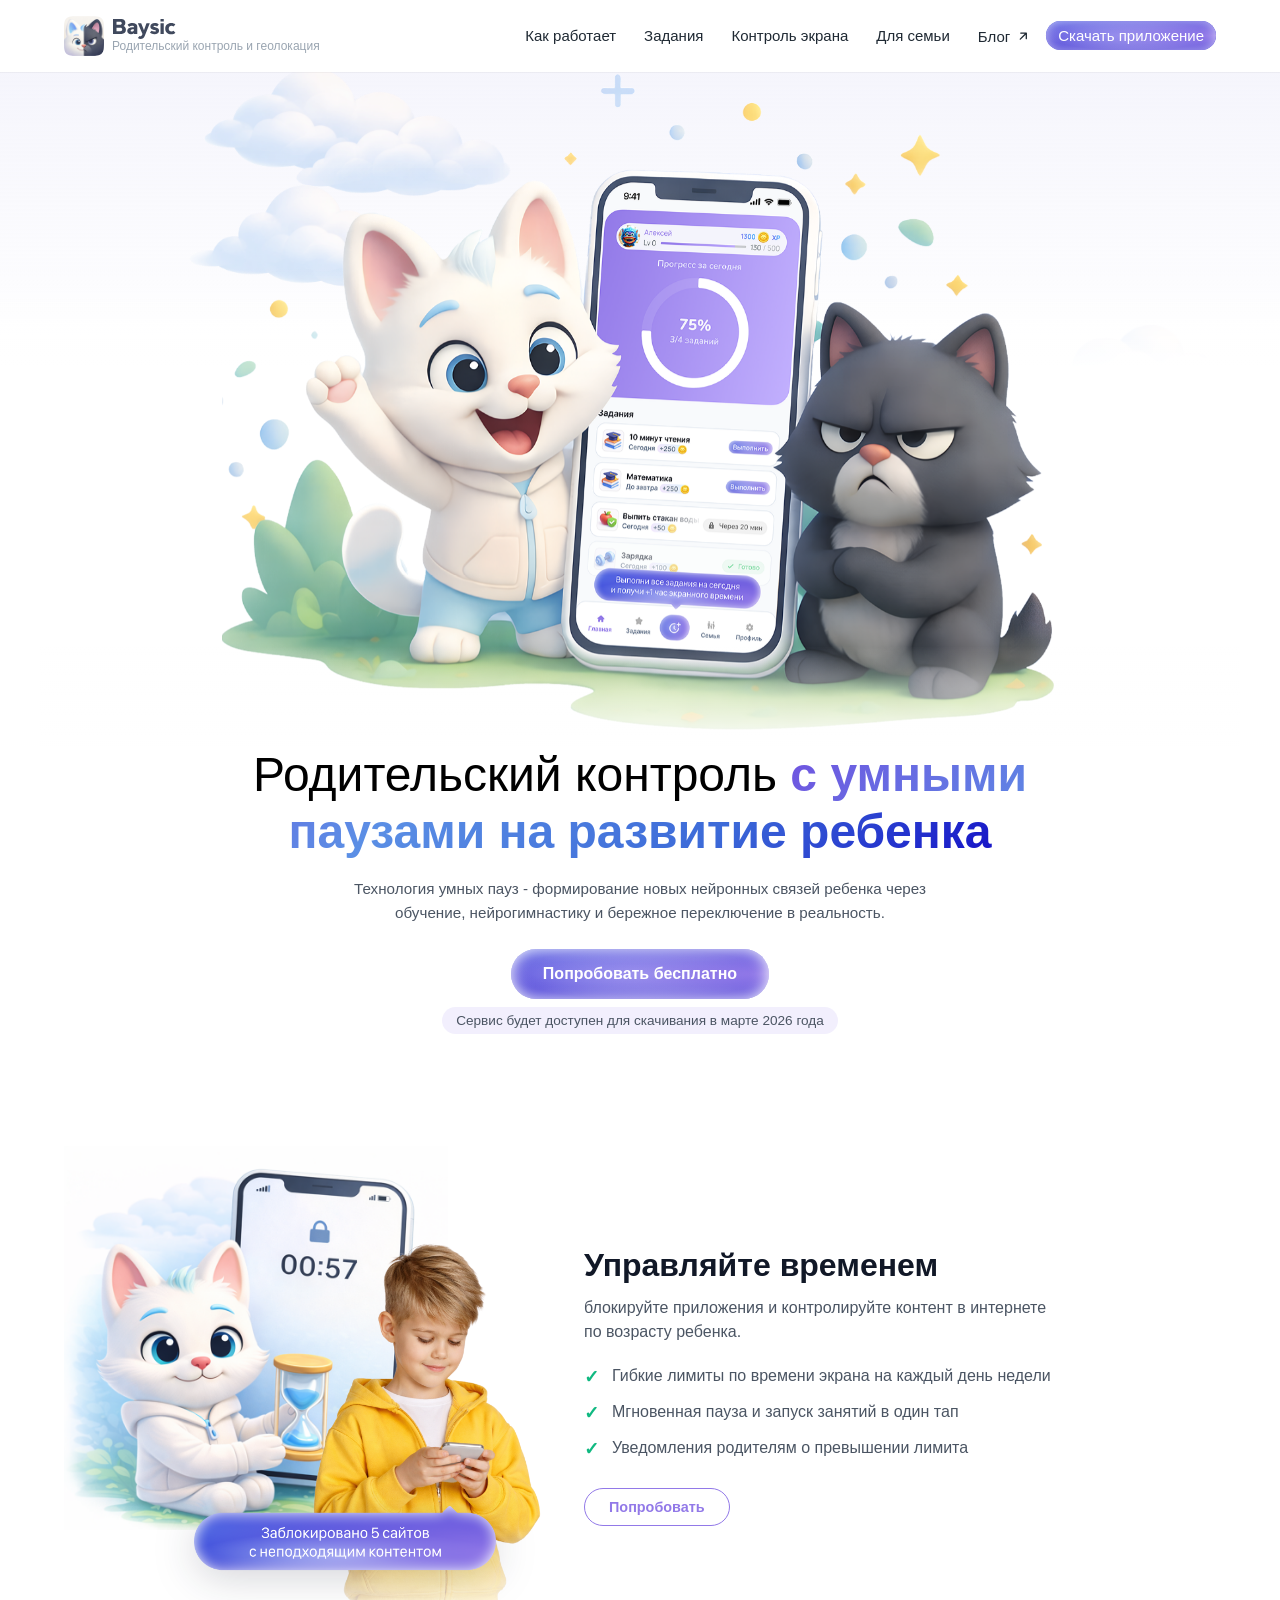
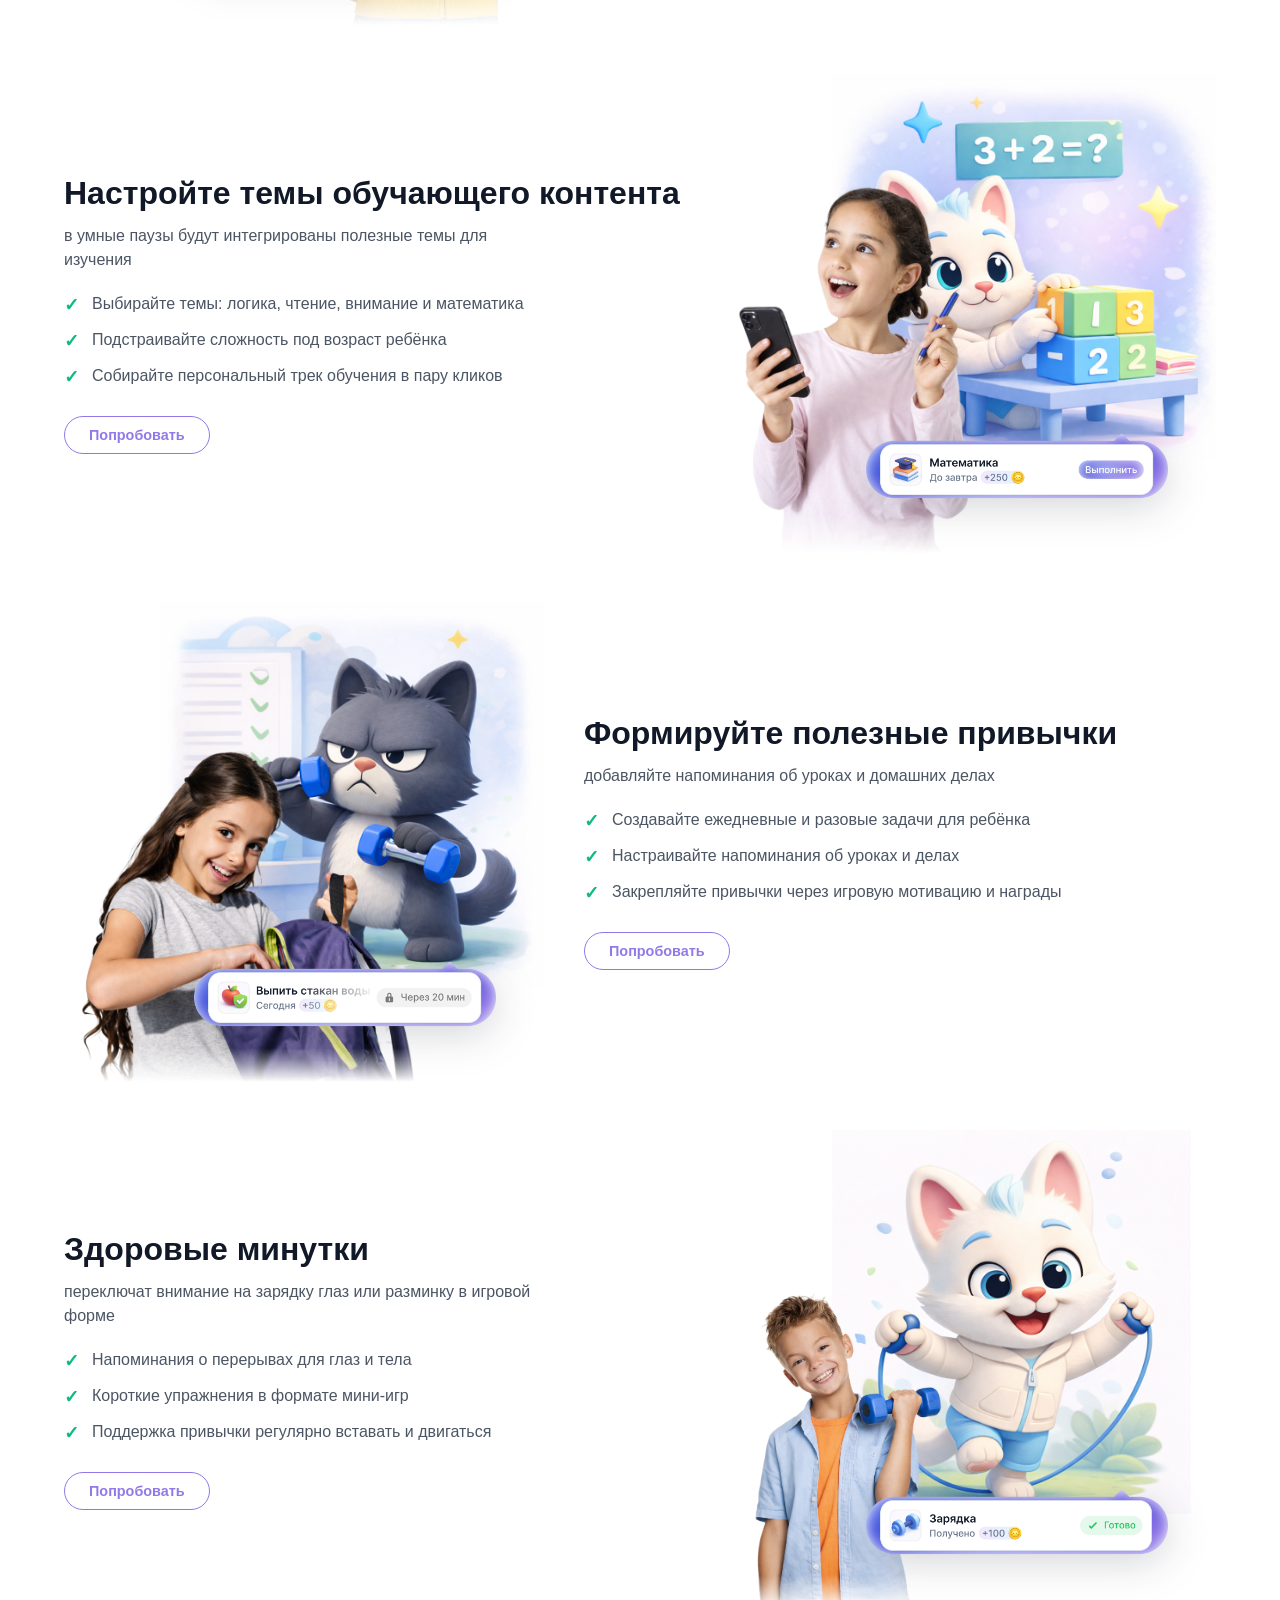
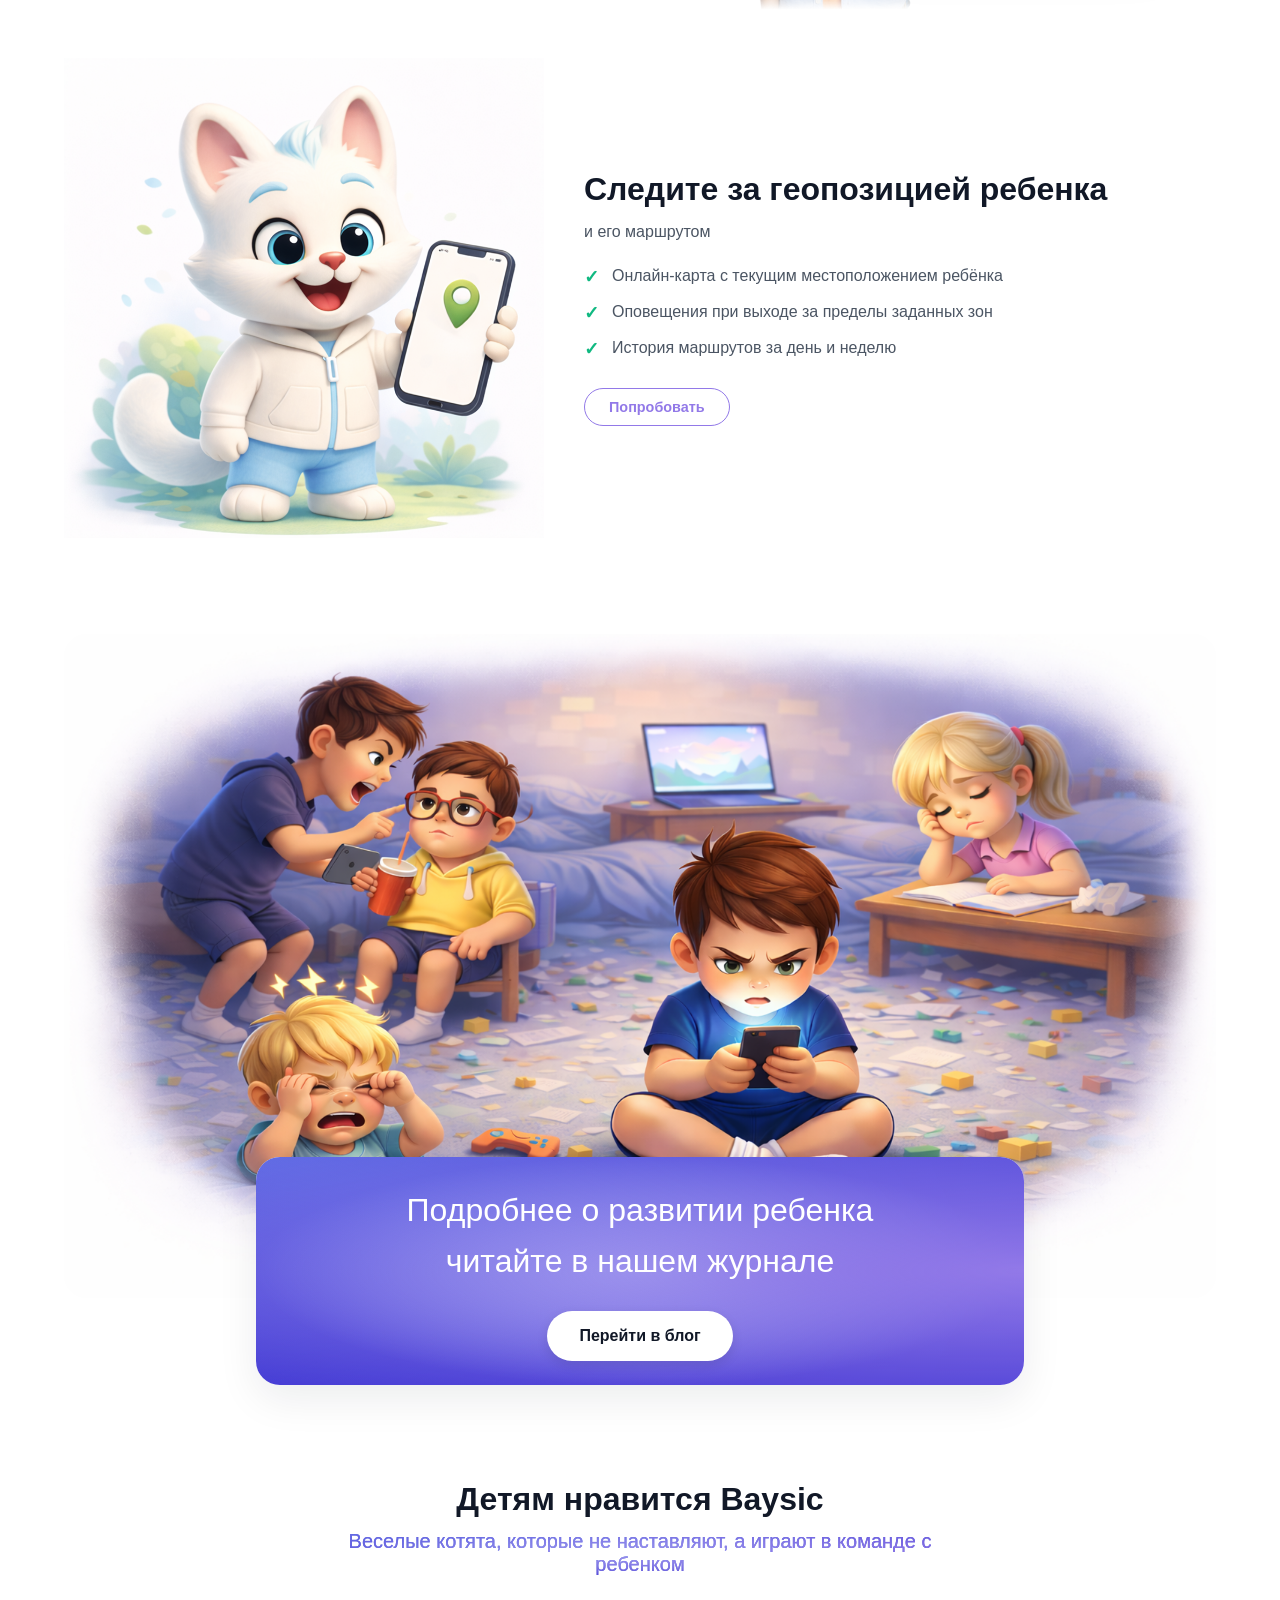
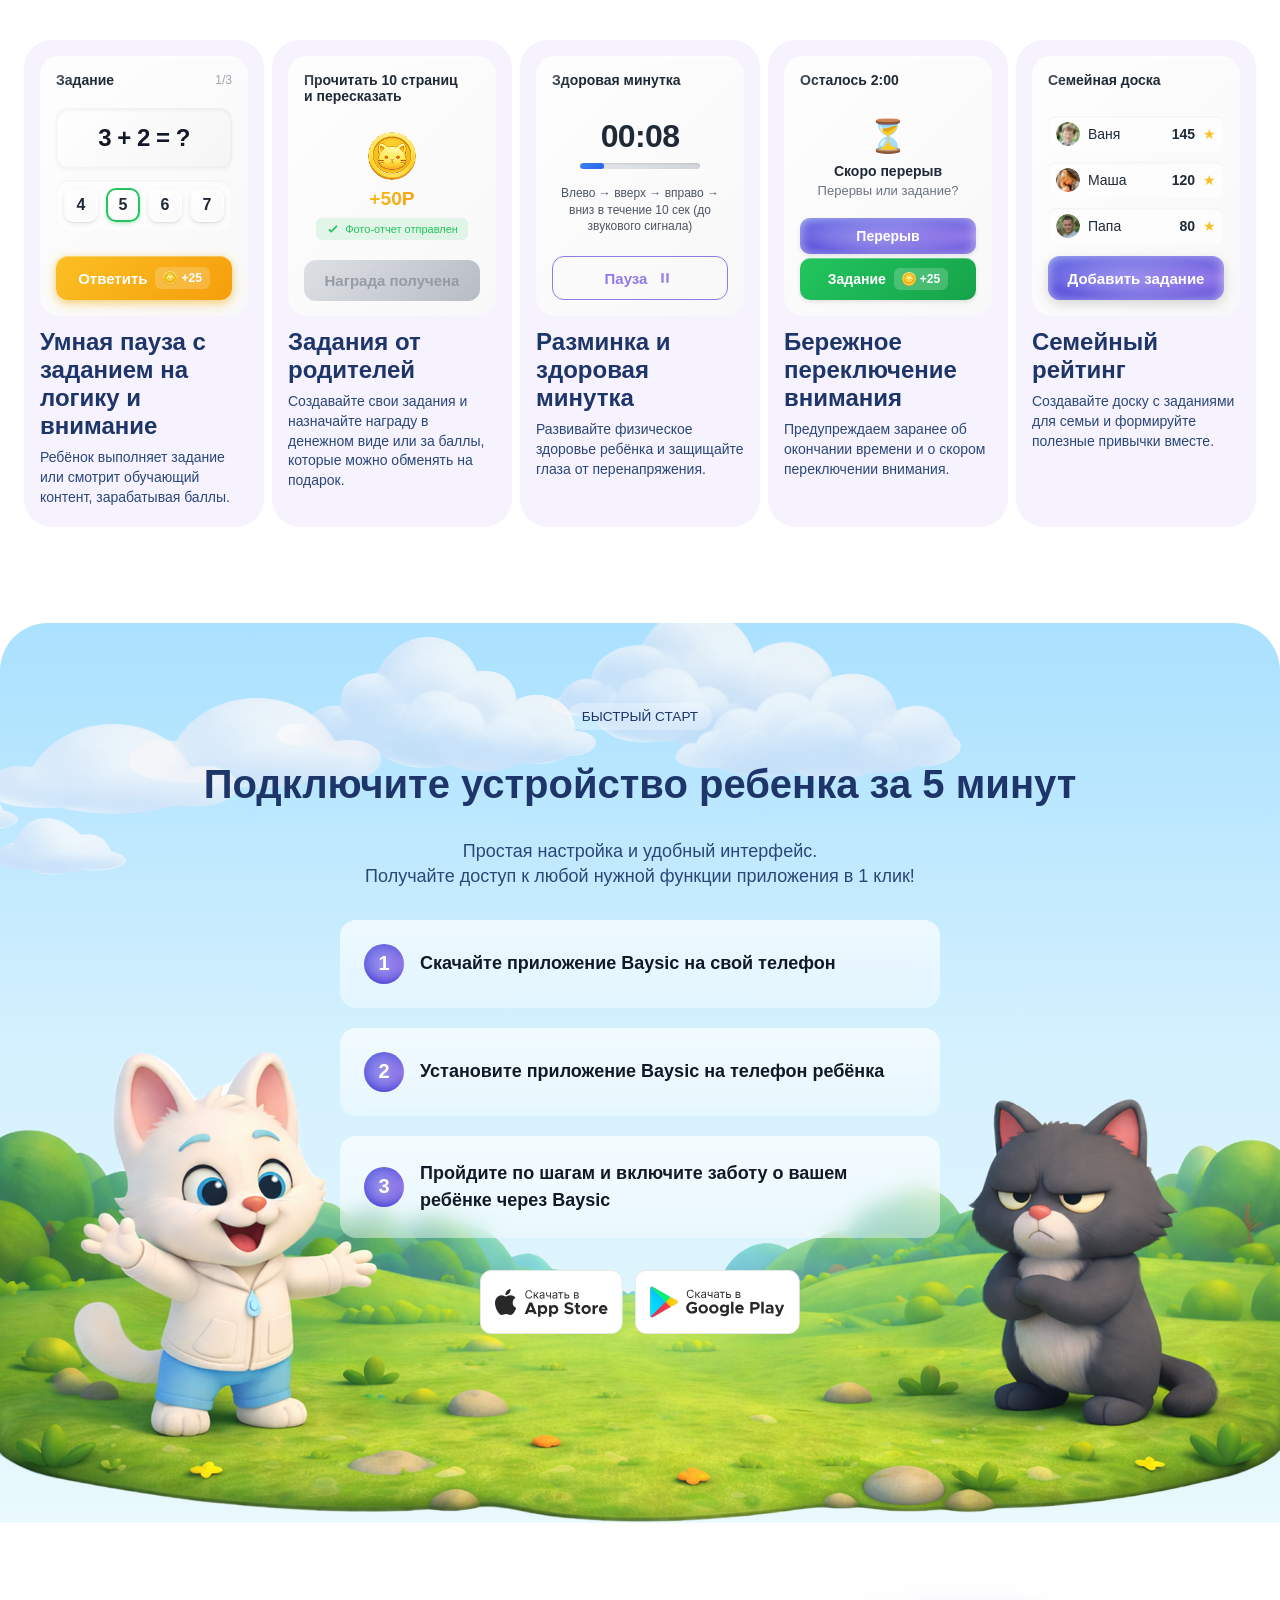
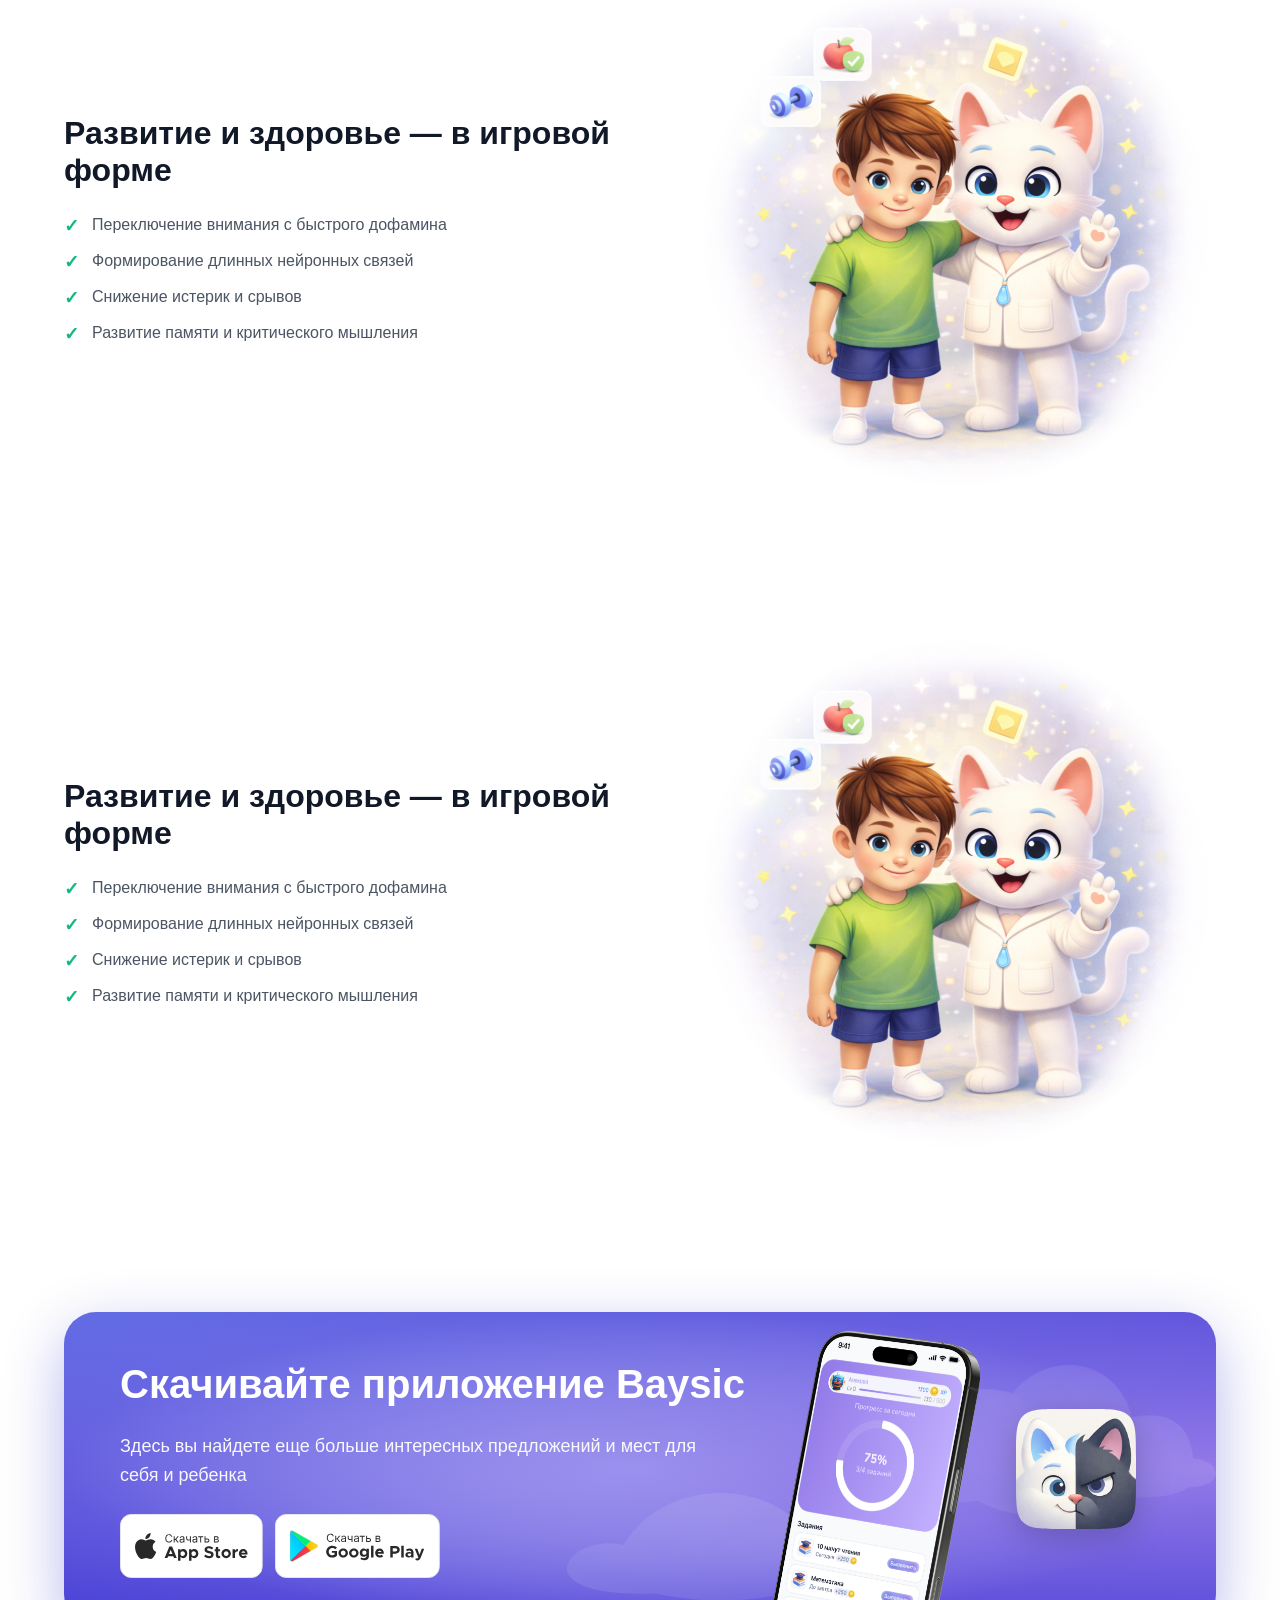
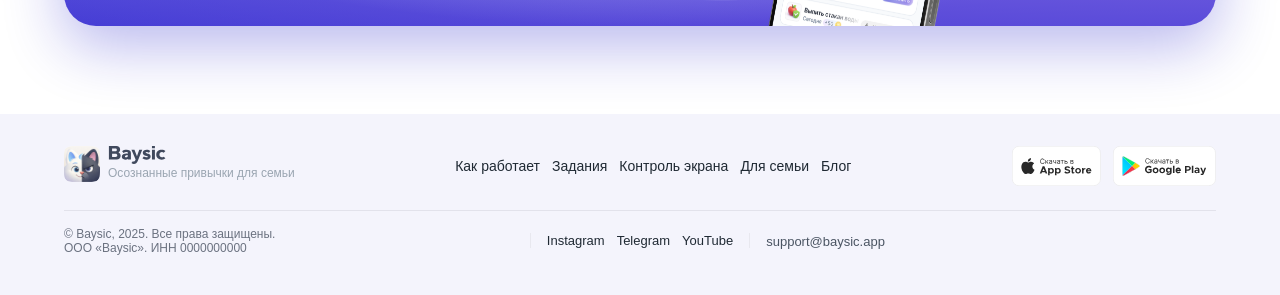
==== commit 659b415a: "Добавлена копия секции why-works с картинкой слева, обе секции перенесены после about-dec, удалены н" ====
--- a/index.html
+++ b/index.html
@@ -226,6 +226,215 @@
         </div>
     </section>
 
+    <section class="about" id="about">
+        <div class="about-inner">
+            <h2 class="about-section-title">Детям нравится Baysic</h2>
+            <p class="about-section-description">Веселые котята, которые не наставляют, а играют в команде с ребенком</p>
+            <div class="about-cards">
+                <article class="about-card">
+                    <div class="about-card-ui-preview">
+                        <div class="task-card">
+                            <div class="task-card-header">
+                                <span class="task-card-label">Задание</span>
+                                <span class="task-card-progress">1/3</span>
+                            </div>
+                            <div class="task-card-question">
+                                <span class="task-question-text">3 + 2 = ?</span>
+                            </div>
+                            <div class="task-card-answers">
+                                <button class="task-answer"><span class="task-answer-text">4</span></button>
+                                <button class="task-answer task-answer--correct"><span class="task-answer-text">5</span></button>
+                                <button class="task-answer"><span class="task-answer-text">6</span></button>
+                                <button class="task-answer"><span class="task-answer-text">7</span></button>
+                            </div>
+                            <button class="task-submit-button">
+                                <span>Ответить</span>
+                                <div class="task-submit-reward">
+                                    <img src="img/about-img/coin.png" alt="Монета" class="task-submit-reward-icon">
+                                    <span class="task-submit-reward-text">+25</span>
+                                </div>
+                            </button>
+                        </div>
+                    </div>
+                    <h3 class="about-card-title">Умная пауза с заданием на логику и внимание</h3>
+                    <p class="about-card-text">Ребёнок выполняет задание или смотрит обучающий контент, зарабатывая баллы.</p>
+                </article>
+                <article class="about-card">
+                    <div class="about-card-ui-preview">
+                        <div class="task-card">
+                            <div class="task-card-header">
+                                <span class="task-card-label">Прочитать 10 страниц  <br>и пересказать</span>
+                            </div>
+                            <div class="task-card-content">
+                                <div class="task-rewards-combined">
+                                    <div class="task-reward-item">
+                                        <div class="task-reward-coin-wrapper">
+                                            <img src="img/about-img/coin.png" alt="Монета" class="task-reward-icon task-reward-icon--coin">
+                                            <div class="task-reward-coin-shimmer"></div>
+                                        </div>
+                                        <span class="task-reward-text">+50Р</span>
+                                    </div>
+                                    <div class="task-reward-item task-reward-item--info">
+                                        <img src="img/ui-icons/check.svg" alt="" class="task-reward-info-icon">
+                                        <span class="task-reward-info-text">Фото-отчет отправлен</span>
+                                    </div>
+                                </div>
+                            </div>
+                            <button class="task-submit-button" disabled>
+                                <span>Награда получена</span>
+                            </button>
+                        </div>
+                    </div>
+                    <h3 class="about-card-title">Задания от родителей</h3>
+                    <p class="about-card-text">Создавайте свои задания и назначайте награду в денежном виде или за баллы, которые можно обменять на подарок.</p>
+                </article>
+                <article class="about-card">
+                    <div class="about-card-ui-preview">
+                        <div class="task-card">
+                            <div class="task-card-header">
+                                <span class="task-card-label">Здоровая минутка</span>
+                            </div>
+                            <div class="task-card-content task-card-content--exercise">
+                                <div class="exercise-timer-container">
+                                    <div class="exercise-timer">
+                                        <span class="timer-text">00:08</span>
+                                    </div>
+                                    <div class="exercise-progress">
+                                        <div class="exercise-progress-track">
+                                            <div class="exercise-progress-fill">
+                                                <div class="exercise-progress-shimmer"></div>
+                                            </div>
+                                        </div>
+                                    </div>
+                                </div>
+                                <p class="exercise-descriptor">Влево → вверх → вправо → вниз в течение 10 сек (до звукового сигнала)</p>
+                            </div>
+                            <button class="task-submit-button task-submit-button--outline">
+                                <span>Пауза</span>
+                                <svg class="task-submit-icon" width="20" height="20" viewBox="0 0 16 16" fill="none" xmlns="http://www.w3.org/2000/svg">
+                                    <rect x="5" y="4" width="2" height="8" rx="1" fill="currentColor"/>
+                                    <rect x="9" y="4" width="2" height="8" rx="1" fill="currentColor"/>
+                                </svg>
+                            </button>
+                        </div>
+                    </div>
+                    <h3 class="about-card-title">Разминка и здоровая минутка</h3>
+                    <p class="about-card-text">Развивайте физическое здоровье ребёнка и защищайте глаза от перенапряжения.</p>
+                </article>
+                <article class="about-card">
+                    <div class="about-card-ui-preview">
+                        <div class="task-card">
+                            <div class="task-card-header">
+                                <span class="task-card-label">Осталось 2:00</span>
+                            </div>
+                            <div class="task-card-content task-card-content--timer">
+                                <div class="timer-center-icon">⏳</div>
+                                <p class="timer-notification">Скоро перерыв</p>
+                                <p class="timer-action">Перервы или задание?</p>
+                            </div>
+                            <div class="timer-buttons">
+                                <button class="timer-button timer-button--break">Перерыв</button>
+                                <button class="timer-button timer-button--task">
+                                    <span>Задание</span>
+                                    <div class="task-submit-reward">
+                                        <img src="img/about-img/coin.png" alt="Монета" class="task-submit-reward-icon">
+                                        <span class="task-submit-reward-text">+25</span>
+                                    </div>
+                                </button>
+                            </div>
+                        </div>
+                    </div>
+                    <h3 class="about-card-title">Бережное переключение внимания</h3>
+                    <p class="about-card-text">Предупреждаем заранее об окончании времени и о скором переключении внимания.</p>
+                </article>
+                <article class="about-card">
+                    <div class="about-card-ui-preview">
+                        <div class="task-card">
+                            <div class="task-card-header">
+                                <span class="task-card-label">Семейная доска</span>
+                            </div>
+                            <div class="task-card-content task-card-content--family">
+                                <div class="family-list">
+                                    <div class="family-member family-member--masha">
+                                        <img src="img/about-img/masha.png" alt="Маша" class="family-member-icon">
+                                        <span class="family-member-name">Маша</span>
+                                        <span class="family-member-score">120</span>
+                                        <span class="family-member-star">★</span>
+                                    </div>
+                                    <div class="family-member family-member--vanya">
+                                        <img src="img/about-img/ivan.png" alt="Ваня" class="family-member-icon">
+                                        <span class="family-member-name">Ваня</span>
+                                        <span class="family-member-score family-member-score--vanya">95</span>
+                                        <span class="family-member-star">★</span>
+                                    </div>
+                                    <div class="family-member family-member--papa">
+                                        <img src="img/about-img/dad.png" alt="Папа" class="family-member-icon">
+                                        <span class="family-member-name">Папа</span>
+                                        <span class="family-member-score">80</span>
+                                        <span class="family-member-star">★</span>
+                                    </div>
+                                </div>
+                            </div>
+                            <button class="task-submit-button task-submit-button--purple">
+                                <span>Добавить задание</span>
+                            </button>
+                        </div>
+                    </div>
+                    <h3 class="about-card-title">Семейный рейтинг</h3>
+                    <p class="about-card-text">Создавайте доску с заданиями для семьи и формируйте полезные привычки вместе.</p>
+                </article>
+            </div>
+        </div>
+    </section>
+
+    <section class="about-dec">
+        <div class="about-dec-clouds">
+            <img src="img/hero-decor/cloud-xl.png" alt="" class="about-dec-cloud about-dec-cloud-xl">
+            <img src="img/hero-decor/cloud-l.png" alt="" class="about-dec-cloud about-dec-cloud-l">
+            <img src="img/hero-decor/cloud-m.png" alt="" class="about-dec-cloud about-dec-cloud-m">
+            <img src="img/hero-decor/cloud-s.png" alt="" class="about-dec-cloud about-dec-cloud-s about-dec-cloud-s-1">
+            <img src="img/hero-decor/cloud-s.png" alt="" class="about-dec-cloud about-dec-cloud-s about-dec-cloud-s-2">
+            <img src="img/hero-decor/cloud-xs.png" alt="" class="about-dec-cloud about-dec-cloud-xs about-dec-cloud-xs-1">
+            <img src="img/hero-decor/cloud-xs.png" alt="" class="about-dec-cloud about-dec-cloud-xs about-dec-cloud-xs-2">
+        </div>
+        <div class="about-dec-bg">
+            <img src="img/steps/steps-footer.png" alt="" class="about-dec-footer-image">
+        </div>
+        <div class="about-dec-inner">
+            <div class="about-dec-badge">БЫСТРЫЙ СТАРТ</div>
+            <h2 class="about-dec-title">Подключите устройство ребенка за 5 минут</h2>
+            <p class="about-dec-subtitle">Простая настройка и удобный интерфейс. <br> Получайте доступ к любой нужной функции приложения в 1 клик!</p>
+            <div class="about-dec-steps">
+                <div class="about-dec-step">
+                    <div class="about-dec-step-badge">1</div>
+                    <div class="about-dec-step-content">
+                        <h3 class="about-dec-step-title">Скачайте приложение Baysic на свой телефон</h3>
+                    </div>
+                </div>
+                <div class="about-dec-step">
+                    <div class="about-dec-step-badge">2</div>
+                    <div class="about-dec-step-content">
+                        <h3 class="about-dec-step-title">Установите приложение Baysic на телефон ребёнка</h3>
+                    </div>
+                </div>
+                <div class="about-dec-step">
+                    <div class="about-dec-step-badge">3</div>
+                    <div class="about-dec-step-content">
+                        <h3 class="about-dec-step-title">Пройдите по шагам и включите заботу о вашем ребёнке через Baysic</h3>
+                    </div>
+                </div>
+            </div>
+            <div class="about-dec-buttons">
+                <a href="#" class="about-dec-button">
+                    <img src="img/store-badges/app-store.svg" alt="Скачать в App Store">
+                </a>
+                <a href="#" class="about-dec-button">
+                    <img src="img/store-badges/google-play.svg" alt="Скачать в Google Play">
+                </a>
+            </div>
+        </div>
+    </section>
+
     <section class="why-works" id="why-works">
         <div class="why-works-inner">
             <div class="why-works-content">
@@ -243,332 +452,18 @@
         </div>
     </section>
 
-    <section class="about" id="about">
-        <div class="about-inner">
-            <div class="about-cards">
-                <article class="about-card">
-                    <div class="about-card-ui-preview">
-                        <div class="task-card">
-                            <div class="task-card-header">
-                                <span class="task-card-label">Задание</span>
-                                <span class="task-card-progress">1/3</span>
-                            </div>
-                            <div class="task-card-question">
-                                <span class="task-question-text">3 + 2 = ?</span>
-                            </div>
-                            <div class="task-card-answers">
-                                <button class="task-answer"><span class="task-answer-text">4</span></button>
-                                <button class="task-answer task-answer--correct"><span class="task-answer-text">5</span></button>
-                                <button class="task-answer"><span class="task-answer-text">6</span></button>
-                                <button class="task-answer"><span class="task-answer-text">7</span></button>
-                            </div>
-                            <button class="task-submit-button">
-                                <span>Ответить</span>
-                                <div class="task-submit-reward">
-                                    <img src="img/about-img/coin.png" alt="Монета" class="task-submit-reward-icon">
-                                    <span class="task-submit-reward-text">+25</span>
-                                </div>
-                            </button>
-                        </div>
-                    </div>
-                    <h3 class="about-card-title">Умная пауза с заданием на логику и внимание</h3>
-                    <p class="about-card-text">Ребёнок выполняет задание или смотрит обучающий контент, зарабатывая баллы.</p>
-                </article>
-                <article class="about-card">
-                    <div class="about-card-ui-preview">
-                        <div class="task-card">
-                            <div class="task-card-header">
-                                <span class="task-card-label">Прочитать 10 страниц  <br>и пересказать</span>
-                            </div>
-                            <div class="task-card-content">
-                                <div class="task-rewards-combined">
-                                    <div class="task-reward-item">
-                                        <div class="task-reward-coin-wrapper">
-                                            <img src="img/about-img/coin.png" alt="Монета" class="task-reward-icon task-reward-icon--coin">
-                                            <div class="task-reward-coin-shimmer"></div>
-                                        </div>
-                                        <span class="task-reward-text">+50Р</span>
-                                    </div>
-                                    <div class="task-reward-item task-reward-item--info">
-                                        <img src="img/ui-icons/check.svg" alt="" class="task-reward-info-icon">
-                                        <span class="task-reward-info-text">Фото-отчет отправлен</span>
-                                    </div>
-                                </div>
-                            </div>
-                            <button class="task-submit-button" disabled>
-                                <span>Награда получена</span>
-                            </button>
-                        </div>
-                    </div>
-                    <h3 class="about-card-title">Задания от родителей</h3>
-                    <p class="about-card-text">Создавайте свои задания и назначайте награду в денежном виде или за баллы, которые можно обменять на подарок.</p>
-                </article>
-                <article class="about-card">
-                    <div class="about-card-ui-preview">
-                        <div class="task-card">
-                            <div class="task-card-header">
-                                <span class="task-card-label">Здоровая минутка</span>
-                            </div>
-                            <div class="task-card-content task-card-content--exercise">
-                                <div class="exercise-timer-container">
-                                    <div class="exercise-timer">
-                                        <span class="timer-text">00:08</span>
-                                    </div>
-                                    <div class="exercise-progress">
-                                        <div class="exercise-progress-track">
-                                            <div class="exercise-progress-fill">
-                                                <div class="exercise-progress-shimmer"></div>
-                                            </div>
-                                        </div>
-                                    </div>
-                                </div>
-                                <p class="exercise-descriptor">Влево → вверх → вправо → вниз в течение 10 сек (до звукового сигнала)</p>
-                            </div>
-                            <button class="task-submit-button task-submit-button--outline">
-                                <span>Пауза</span>
-                                <svg class="task-submit-icon" width="20" height="20" viewBox="0 0 16 16" fill="none" xmlns="http://www.w3.org/2000/svg">
-                                    <rect x="5" y="4" width="2" height="8" rx="1" fill="currentColor"/>
-                                    <rect x="9" y="4" width="2" height="8" rx="1" fill="currentColor"/>
-                                </svg>
-                            </button>
-                        </div>
-                    </div>
-                    <h3 class="about-card-title">Разминка и здоровая минутка</h3>
-                    <p class="about-card-text">Развивайте физическое здоровье ребёнка и защищайте глаза от перенапряжения.</p>
-                </article>
-                <article class="about-card">
-                    <div class="about-card-ui-preview">
-                        <div class="task-card">
-                            <div class="task-card-header">
-                                <span class="task-card-label">Осталось 2:00</span>
-                            </div>
-                            <div class="task-card-content task-card-content--timer">
-                                <div class="timer-center-icon">⏳</div>
-                                <p class="timer-notification">Скоро перерыв</p>
-                                <p class="timer-action">Перервы или задание?</p>
-                            </div>
-                            <div class="timer-buttons">
-                                <button class="timer-button timer-button--break">Перерыв</button>
-                                <button class="timer-button timer-button--task">
-                                    <span>Задание</span>
-                                    <div class="task-submit-reward">
-                                        <img src="img/about-img/coin.png" alt="Монета" class="task-submit-reward-icon">
-                                        <span class="task-submit-reward-text">+25</span>
-                                    </div>
-                                </button>
-                            </div>
-                        </div>
-                    </div>
-                    <h3 class="about-card-title">Бережное переключение внимания</h3>
-                    <p class="about-card-text">Предупреждаем заранее об окончании времени и о скором переключении внимания.</p>
-                </article>
-                <article class="about-card">
-                    <div class="about-card-ui-preview">
-                        <div class="task-card">
-                            <div class="task-card-header">
-                                <span class="task-card-label">Семейная доска</span>
-                            </div>
-                            <div class="task-card-content task-card-content--family">
-                                <div class="family-list">
-                                    <div class="family-member family-member--masha">
-                                        <img src="img/about-img/masha.png" alt="Маша" class="family-member-icon">
-                                        <span class="family-member-name">Маша</span>
-                                        <span class="family-member-score">120</span>
-                                        <span class="family-member-star">★</span>
-                                    </div>
-                                    <div class="family-member family-member--vanya">
-                                        <img src="img/about-img/ivan.png" alt="Ваня" class="family-member-icon">
-                                        <span class="family-member-name">Ваня</span>
-                                        <span class="family-member-score family-member-score--vanya">95</span>
-                                        <span class="family-member-star">★</span>
-                                    </div>
-                                    <div class="family-member family-member--papa">
-                                        <img src="img/about-img/dad.png" alt="Папа" class="family-member-icon">
-                                        <span class="family-member-name">Папа</span>
-                                        <span class="family-member-score">80</span>
-                                        <span class="family-member-star">★</span>
-                                    </div>
-                                </div>
-                            </div>
-                            <button class="task-submit-button task-submit-button--purple">
-                                <span>Добавить задание</span>
-                            </button>
-                        </div>
-                    </div>
-                    <h3 class="about-card-title">Семейный рейтинг</h3>
-                    <p class="about-card-text">Создавайте доску с заданиями для семьи и формируйте полезные привычки вместе.</p>
-                </article>
-            </div>
-        </div>
-    </section>
-
-    <section class="about-dec">
-        <div class="about-dec-clouds">
-            <img src="img/hero-decor/cloud-xl.png" alt="" class="about-dec-cloud about-dec-cloud-xl">
-            <img src="img/hero-decor/cloud-l.png" alt="" class="about-dec-cloud about-dec-cloud-l">
-            <img src="img/hero-decor/cloud-m.png" alt="" class="about-dec-cloud about-dec-cloud-m">
-            <img src="img/hero-decor/cloud-s.png" alt="" class="about-dec-cloud about-dec-cloud-s about-dec-cloud-s-1">
-            <img src="img/hero-decor/cloud-s.png" alt="" class="about-dec-cloud about-dec-cloud-s about-dec-cloud-s-2">
-            <img src="img/hero-decor/cloud-xs.png" alt="" class="about-dec-cloud about-dec-cloud-xs about-dec-cloud-xs-1">
-            <img src="img/hero-decor/cloud-xs.png" alt="" class="about-dec-cloud about-dec-cloud-xs about-dec-cloud-xs-2">
-        </div>
-        <div class="about-dec-bg">
-            <img src="img/steps/steps-footer.png" alt="" class="about-dec-footer-image">
-        </div>
-        <div class="about-dec-inner">
-            <div class="about-dec-badge">БЫСТРЫЙ СТАРТ</div>
-            <h2 class="about-dec-title">Подключите устройство ребенка за 5 минут</h2>
-            <p class="about-dec-subtitle">Простая настройка и удобный интерфейс. <br> Получайте доступ к любой нужной функции приложения в 1 клик!</p>
-            <div class="about-dec-steps">
-                <div class="about-dec-step">
-                    <div class="about-dec-step-badge">1</div>
-                    <div class="about-dec-step-content">
-                        <h3 class="about-dec-step-title">Скачайте приложение Baysic на свой телефон</h3>
-                    </div>
-                </div>
-                <div class="about-dec-step">
-                    <div class="about-dec-step-badge">2</div>
-                    <div class="about-dec-step-content">
-                        <h3 class="about-dec-step-title">Установите приложение Baysic на телефон ребёнка</h3>
-                    </div>
-                </div>
-                <div class="about-dec-step">
-                    <div class="about-dec-step-badge">3</div>
-                    <div class="about-dec-step-content">
-                        <h3 class="about-dec-step-title">Пройдите по шагам и включите заботу о вашем ребёнке через Baysic</h3>
-                    </div>
-                </div>
-            </div>
-            <div class="about-dec-buttons">
-                <a href="#" class="about-dec-button">
-                    <img src="img/store-badges/app-store.svg" alt="Скачать в App Store">
-                </a>
-                <a href="#" class="about-dec-button">
-                    <img src="img/store-badges/google-play.svg" alt="Скачать в Google Play">
-                </a>
-            </div>
-        </div>
-    </section>
-
-    <section class="visual-insert visual-insert-2">
-        <div class="visual-insert-content">
-            <h2 class="visual-insert-title">🎮 Игровая вставка №2 — «Переключение мозга»</h2>
-            <p class="visual-insert-description">Нейронные связи, мягкие линии, игровые элементы как узлы, персонажи взаимодействуют с заданиями</p>
-            <p class="visual-insert-subtitle">Игра не разрушает внимание — она его перенастраивает</p>
-        </div>
-    </section>
-
-    <section class="tasks-examples" id="tasks">
-        <div class="tasks-examples-inner">
-            <h2 class="tasks-examples-title">Примеры заданий</h2>
-            <div class="tasks-examples-list">
-                <div class="task-example-card">
-                    <div class="task-example-icon">
-                        <img src="img/ui-icons/cat/study.png" alt="Обучение" class="task-example-icon-img">
-                    </div>
-                    <div class="task-example-content">
-                        <h3 class="task-example-title">10 минут чтения</h3>
-                        <div class="task-example-meta">
-                            <span class="task-example-status">Сегодня</span>
-                            <span class="task-example-reward">+250</span>
-                        </div>
-                    </div>
-                    <button class="task-example-action task-example-action--complete">Выполнить</button>
-                </div>
-                <div class="task-example-card">
-                    <div class="task-example-icon">
-                        <img src="img/ui-icons/cat/study.png" alt="Обучение" class="task-example-icon-img">
-                    </div>
-                    <div class="task-example-content">
-                        <h3 class="task-example-title">Математика</h3>
-                        <div class="task-example-meta">
-                            <span class="task-example-status">До завтра</span>
-                            <span class="task-example-reward">+250</span>
-                        </div>
-                    </div>
-                    <button class="task-example-action task-example-action--complete">Выполнить</button>
-                </div>
-                <div class="task-example-card task-example-card--locked">
-                    <div class="task-example-icon">
-                        <img src="img/ui-icons/cat/health.png" alt="Здоровье" class="task-example-icon-img">
-                    </div>
-                    <div class="task-example-content">
-                        <h3 class="task-example-title">Выпить стакан воды</h3>
-                        <div class="task-example-meta">
-                            <span class="task-example-status">Сегодня</span>
-                            <span class="task-example-reward">+50</span>
-                        </div>
-                    </div>
-                    <div class="task-example-action task-example-action--locked">
-                        <span class="task-example-lock-icon">🔒</span>
-                        <span>Через 20 мин</span>
-                    </div>
-                </div>
-                <div class="task-example-card task-example-card--completed">
-                    <div class="task-example-icon">
-                        <img src="img/ui-icons/cat/sport.png" alt="Спорт" class="task-example-icon-img">
-                    </div>
-                    <div class="task-example-content">
-                        <h3 class="task-example-title">Зарядка</h3>
-                        <div class="task-example-meta">
-                            <span class="task-example-status">Сегодня</span>
-                            <span class="task-example-reward">+100</span>
-                        </div>
-                    </div>
-                    <div class="task-example-action task-example-action--done">
-                        <span class="task-example-check-icon">✓</span>
-                        <span>Готово</span>
-                    </div>
-                </div>
-            </div>
-        </div>
-    </section>
-
-    <section class="help-parents" id="help-parents">
-        <div class="help-parents-inner">
-            <h2 class="help-parents-title">Помощь родителям</h2>
-            <ul class="help-parents-list">
-                <li>Не нужно напоминать про уроки</li>
-                <li>Ребёнок сам подтверждает выполнение</li>
-                <li>Можно поощрять деньгами</li>
-                <li>Не нужно следить за экранным временем</li>
-                <li>Меньше истерик и конфликтов</li>
-            </ul>
-        </div>
-    </section>
-
-    <section class="visual-insert visual-insert-3">
-        <div class="visual-insert-content">
-            <h2 class="visual-insert-title">🎮 Игровая вставка №3 — «Награда»</h2>
-            <p class="visual-insert-description">Награда получена, звёзды, монеты, реакция персонажей</p>
-            <p class="visual-insert-subtitle">Усилие → результат → радость</p>
-        </div>
-    </section>
-
-    <section class="family-unite" id="family">
-        <div class="family-unite-inner">
-            <h2 class="family-unite-title">Объединяет семью</h2>
-            <div class="family-unite-content">
-                <ul class="family-unite-list">
-                    <li>Совместные привычки</li>
-                    <li>Напоминания о заботе</li>
-                    <li>Ласковые слова</li>
-                    <li>Внимание родителям и детям</li>
-                </ul>
-            </div>
-        </div>
-    </section>
-
-    <section class="game-progress" id="game-progress">
-        <div class="game-progress-inner">
-            <h2 class="game-progress-title">Игровая система и прогресс</h2>
-            <div class="game-progress-content">
-                <ul class="game-progress-list">
-                    <li>Уровни и XP</li>
-                    <li>Монеты</li>
-                    <li>Награды и достижения</li>
-                    <li>Возможность обмена наград</li>
-                    <li>Прогресс ребёнка и семьи</li>
+    <section class="why-works why-works--reversed">
+        <div class="why-works-inner">
+            <div class="why-works-media">
+                <img src="img/about-img/solution.png" alt="Развитие и здоровье" class="why-works-image">
+            </div>
+            <div class="why-works-content">
+                <h2 class="why-works-title">Развитие и здоровье — в игровой форме</h2>
+                <ul class="why-works-list">
+                    <li>Переключение внимания с быстрого дофамина</li>
+                    <li>Формирование длинных нейронных связей</li>
+                    <li>Снижение истерик и срывов</li>
+                    <li>Развитие памяти и критического мышления</li>
                 </ul>
             </div>
         </div>
--- a/styles.css
+++ b/styles.css
@@ -428,6 +428,28 @@
 .about-inner {
     margin: 0 auto;
     padding: 0 24px;
+    display: flex;
+    flex-direction: column;
+    align-items: center;
+}
+
+.about-section-title {
+    font-size: 2rem;
+    font-weight: 600;
+    color: #111827;
+    text-align: center;
+    margin: 0 0 12px 0;
+}
+
+.about-section-description {
+    font-size: 1.25rem;
+    text-align: center;
+    margin: 0 0 64px 0;
+    max-width: 600px;
+    background: radial-gradient(215.11% 111.8% at 100% 50%, #9279E8 0%, rgba(146, 121, 232, 0.00) 100%), radial-gradient(144.72% 111.8% at 0% 0%, rgba(118, 181, 253, 0.50) 0%, rgba(118, 181, 253, 0.00) 100%), radial-gradient(50% 50% at 50% 50%, #CBE9FC 0%, rgba(203, 233, 252, 0.00) 100%), #1613C7;
+    -webkit-background-clip: text;
+    -webkit-text-fill-color: transparent;
+    background-clip: text;
 }
 
 .about-problem {
@@ -885,7 +907,7 @@
 .about-cards {
     display: flex;
     flex-wrap: wrap;
-    gap: 24px;
+    gap: 8px;
     justify-content: center;
 }
 
@@ -894,8 +916,7 @@
     max-width: 240px;
     flex: 0 0 auto;
     border-radius: 28px;
-    background: #ece8f8;
-    box-shadow: 0 10px 30px rgba(18, 33, 79, 0.06);
+    background: #f6f3ff;
     padding: 16px 16px 20px;
     display: flex;
     flex-direction: column;
@@ -926,10 +947,7 @@
     background: linear-gradient(135deg, #FEFEFE 0%, #F8F8F8 100%);
     border-radius: 20px;
     padding: 16px;
-    box-shadow: 
-        0 8px 24px rgba(0, 0, 0, 0.08),
-        0 4px 12px rgba(0, 0, 0, 0.06),
-        inset 0 1px 0 rgba(255, 255, 255, 0.9);
+    box-shadow: inset 0 1px 0 rgba(255, 255, 255, 0.9);
     display: flex;
     flex-direction: column;
     gap: 12px;
@@ -1054,7 +1072,7 @@
     color: #FFFFFF;
     font-size: 0.9375rem;
     font-weight: 600;
-    cursor: pointer;
+    cursor: default;
     display: flex;
     align-items: center;
     justify-content: center;
@@ -1074,8 +1092,8 @@
 
 .task-submit-button--purple:hover {
     transform: translateY(-2px);
-    box-shadow: 0 0 20px 0 rgba(255, 255, 255, 0.8) inset, 0 4px 12px rgba(0, 0, 0, 0.2);
-    background: radial-gradient(215.11% 111.8% at 100% 50%, #9279E8 0%, rgba(146, 121, 232, 0.00) 100%), radial-gradient(144.72% 111.8% at 0% 0%, rgba(118, 181, 253, 0.50) 0%, rgba(118, 181, 253, 0.00) 100%), radial-gradient(50% 50% at 50% 50%, #CBE9FC 0%, rgba(203, 233, 252, 0.00) 100%), #1613C7;
+    box-shadow: 0 0 20px 0 rgba(255, 255, 255, 0.8) inset, 0 4px 12px rgba(0, 0, 0, 0.2) !important;
+    background: radial-gradient(215.11% 111.8% at 100% 50%, #9279E8 0%, rgba(146, 121, 232, 0.00) 100%), radial-gradient(144.72% 111.8% at 0% 0%, rgba(118, 181, 253, 0.50) 0%, rgba(118, 181, 253, 0.00) 100%), radial-gradient(50% 50% at 50% 50%, #CBE9FC 0%, rgba(203, 233, 252, 0.00) 100%), #1613C7 !important;
 }
 
 .task-submit-button--outline {
@@ -1086,12 +1104,12 @@
 }
 
 .task-submit-button--outline:hover {
-    background-color: rgba(146, 121, 232, 0.08);
-    box-shadow: none;
+    background-color: rgba(146, 121, 232, 0.08) !important;
+    box-shadow: none !important;
     transform: translateY(-2px);
 }
 
-.task-submit-button:hover {
+.task-submit-button:not(.task-submit-button--purple):not(.task-submit-button--outline):hover {
     transform: translateY(-2px);
     box-shadow: 
         0 6px 16px rgba(251, 191, 36, 0.5),
@@ -1547,7 +1565,7 @@
     position: relative;
     width: 100vw;
     min-height: 100vh;
-    background: linear-gradient(180deg, #6ECCFE 0%, #E9F9FD 100%);
+    background: linear-gradient(180deg, #c1e9ff 0%, #E9F9FD 100%);
     padding: 0;
     overflow: hidden;
     border-top-left-radius: 48px;
@@ -1805,7 +1823,7 @@
 }
 
 .why-works {
-    padding: 48px 0 0;
+    padding: 48px 0 96px;
     background-color: #ffffff;
 }
 
@@ -1816,6 +1834,10 @@
     display: flex;
     align-items: center;
     gap: 40px;
+}
+
+.why-works--reversed .why-works-inner {
+    flex-direction: row-reverse;
 }
 
 .why-works-content {
@@ -2300,7 +2322,7 @@
     .about-dec-steps {
         gap: 16px;
     }
-
+    
     .about-dec-step {
         padding: 20px;
     }
@@ -2343,10 +2365,11 @@
     }
 
     .why-works {
-        padding: 40px 0 0;
-    }
-
-    .why-works-inner {
+        padding: 40px 0 64px;
+    }
+
+    .why-works-inner,
+    .why-works--reversed .why-works-inner {
         flex-direction: column;
         gap: 24px;
         padding: 0 16px;
@@ -2551,7 +2574,7 @@
     }
 
     .download-banner-content {
-        flex-direction: column;
+    flex-direction: column;
         padding: 32px 24px;
         gap: 32px;
     }
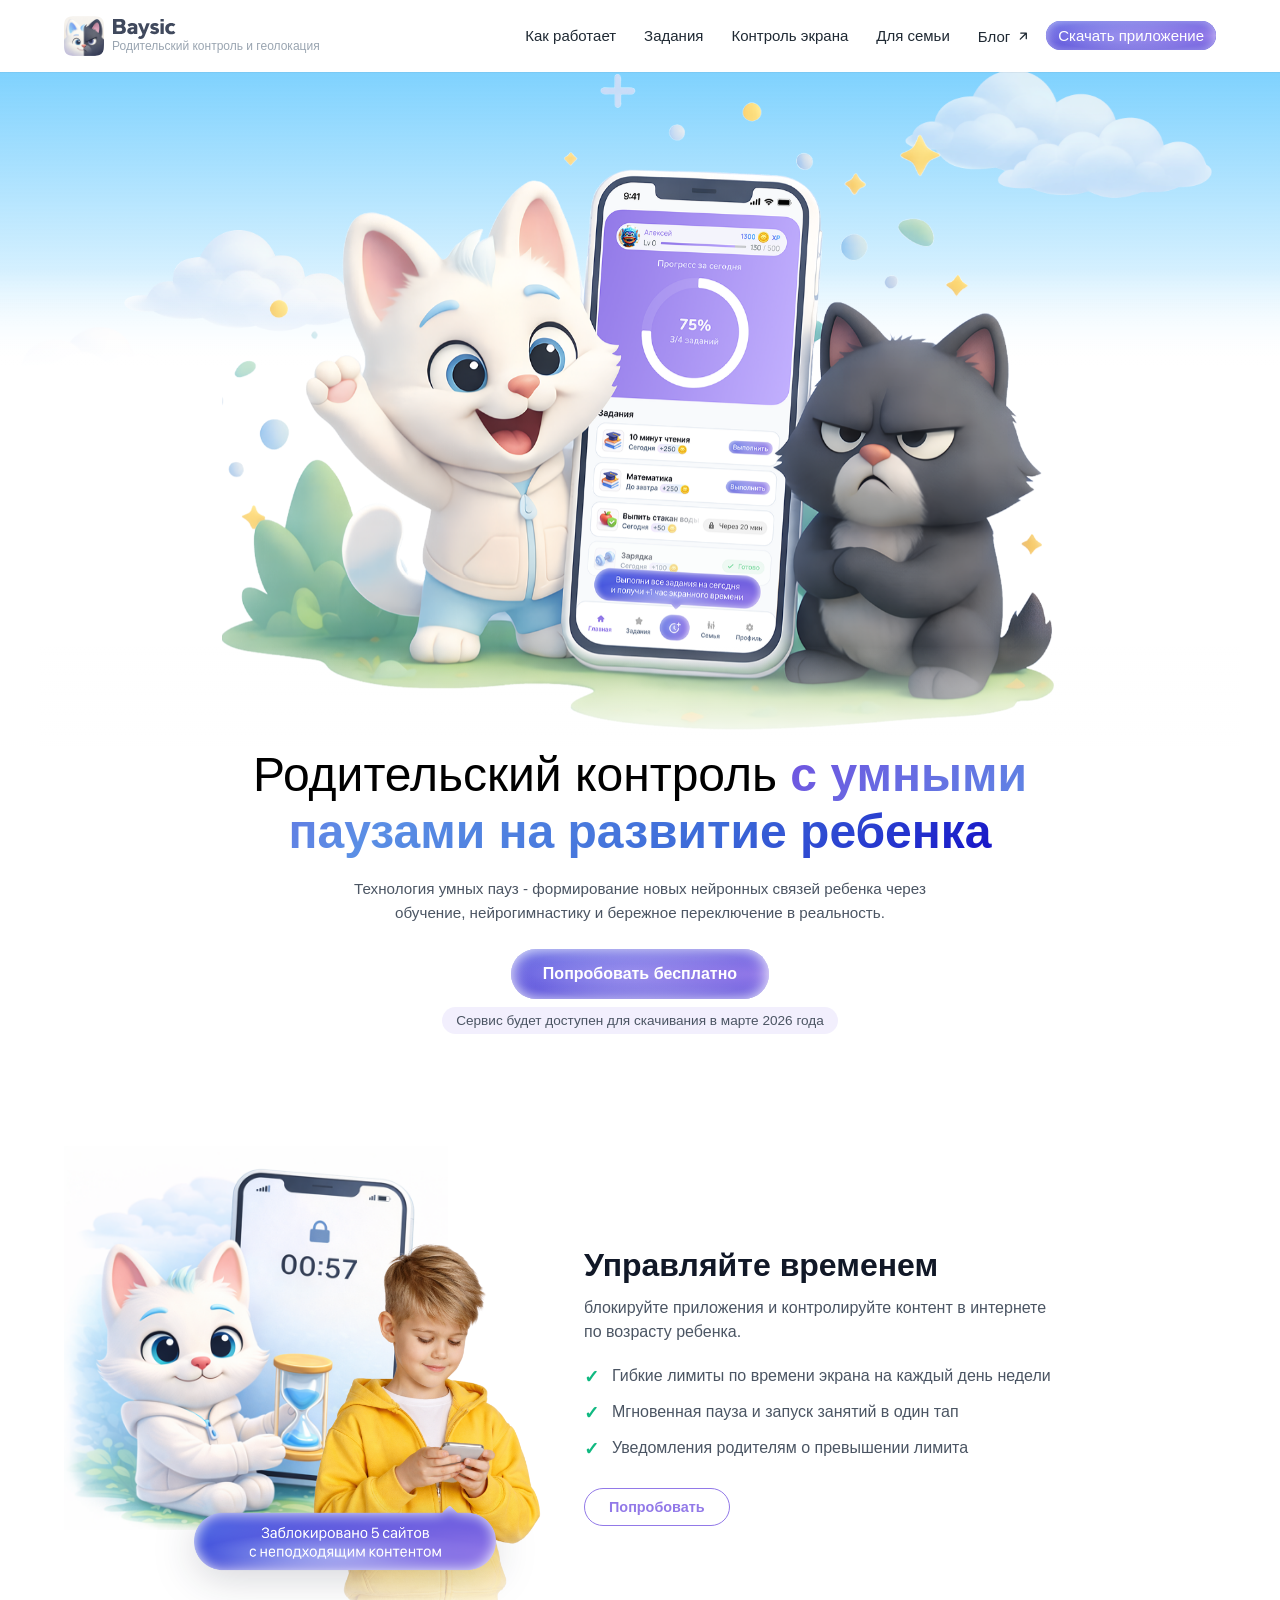
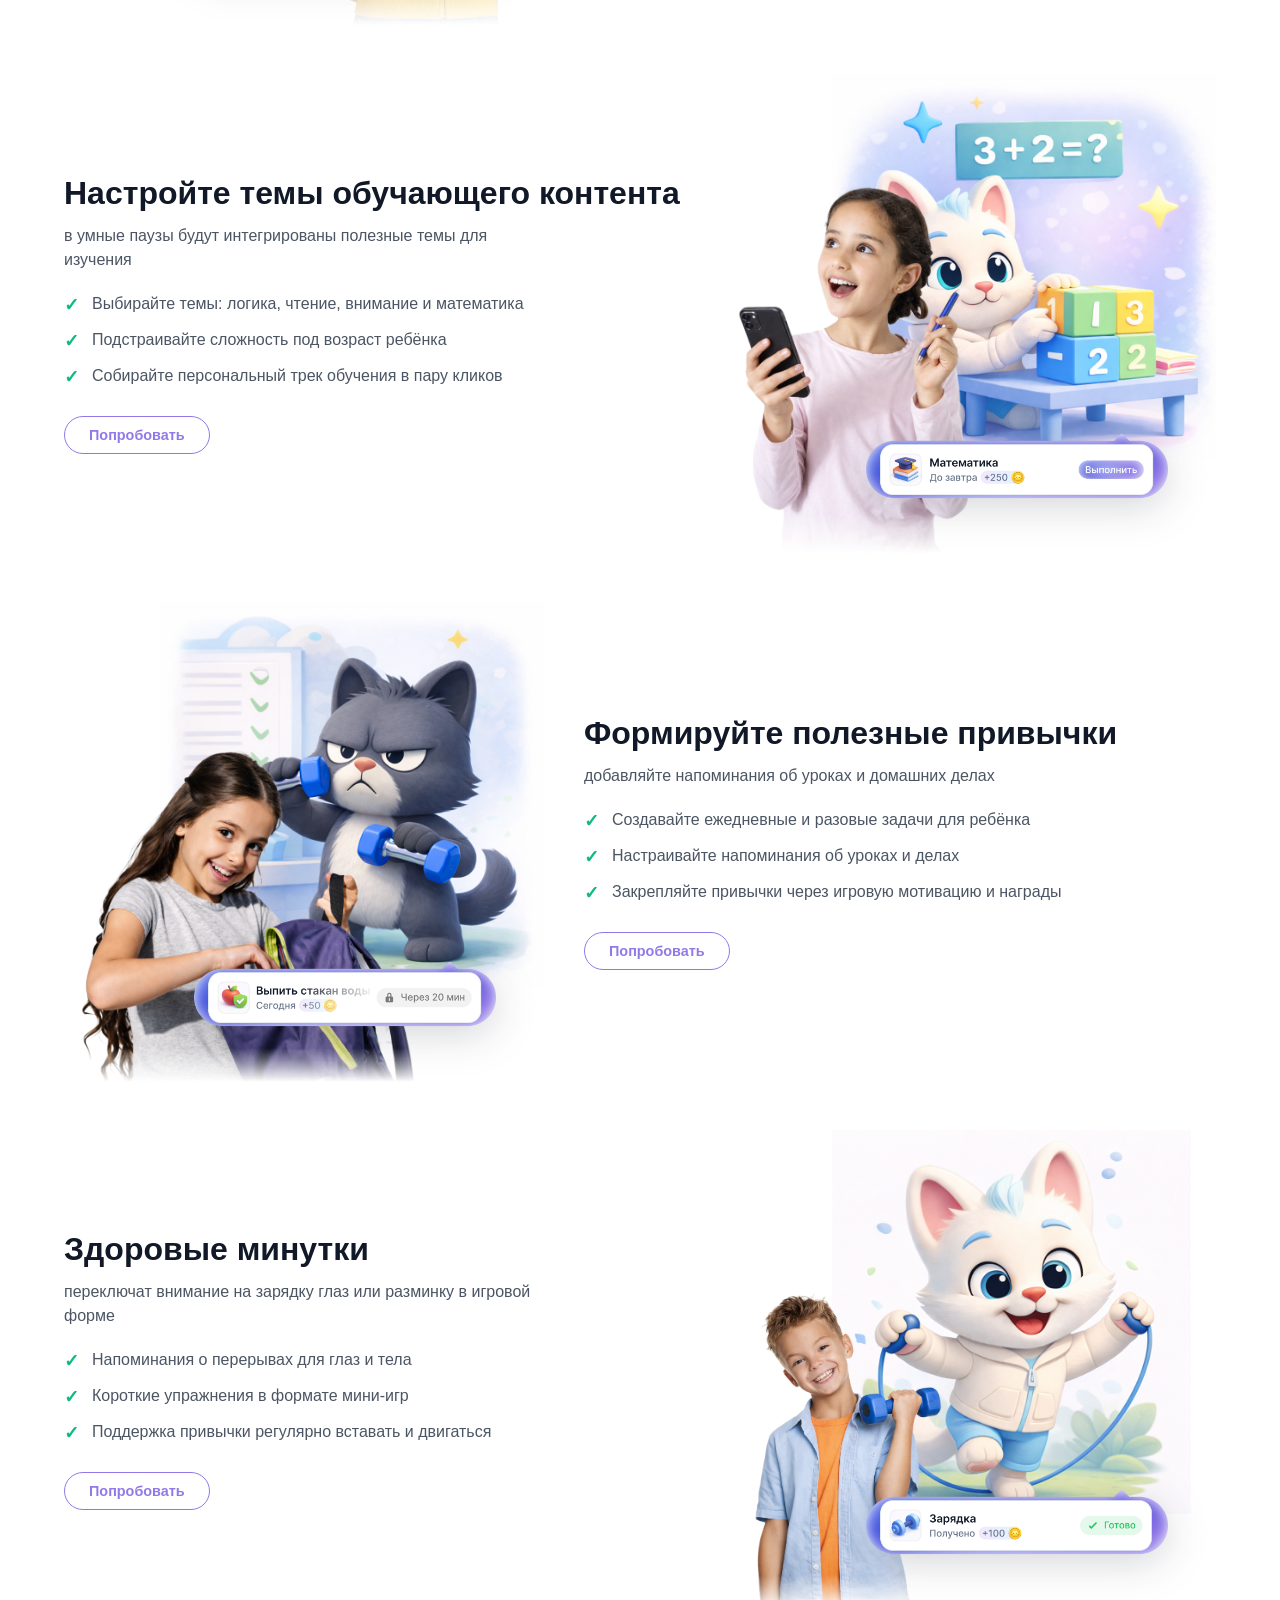
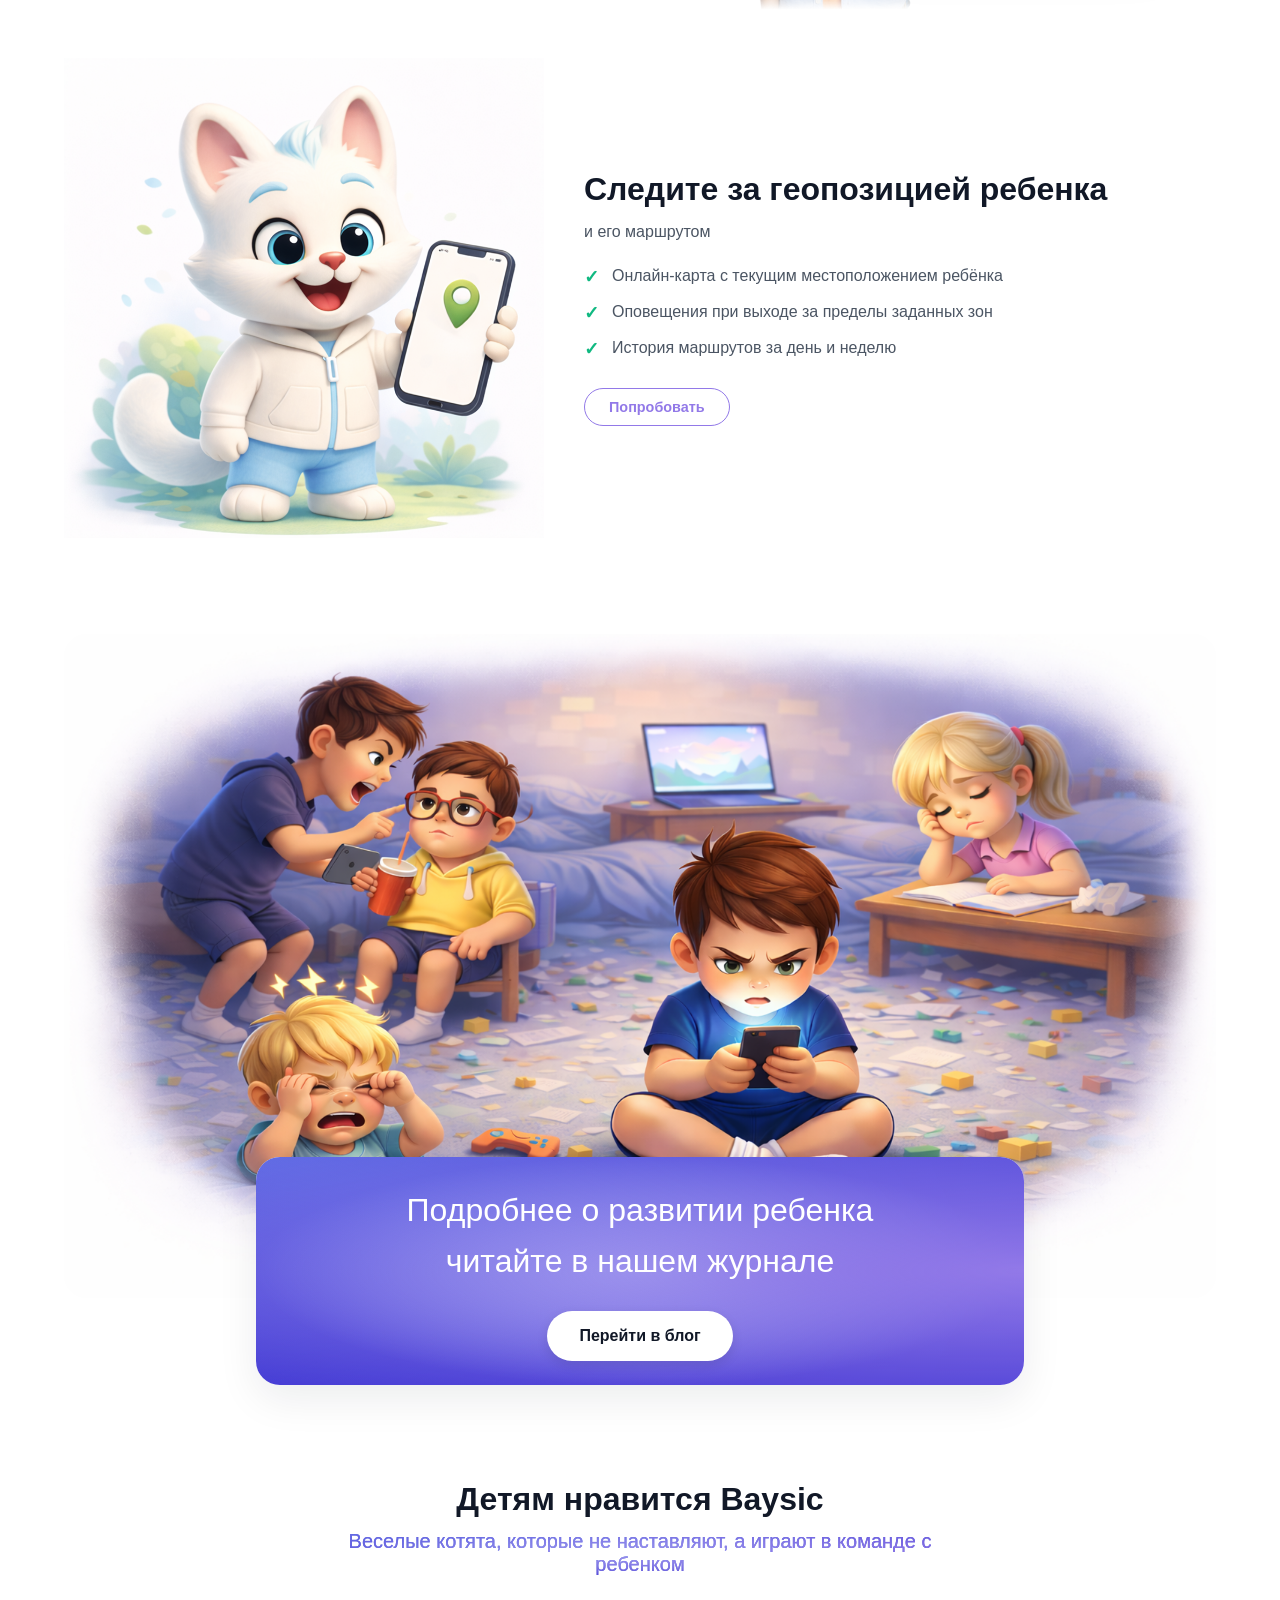
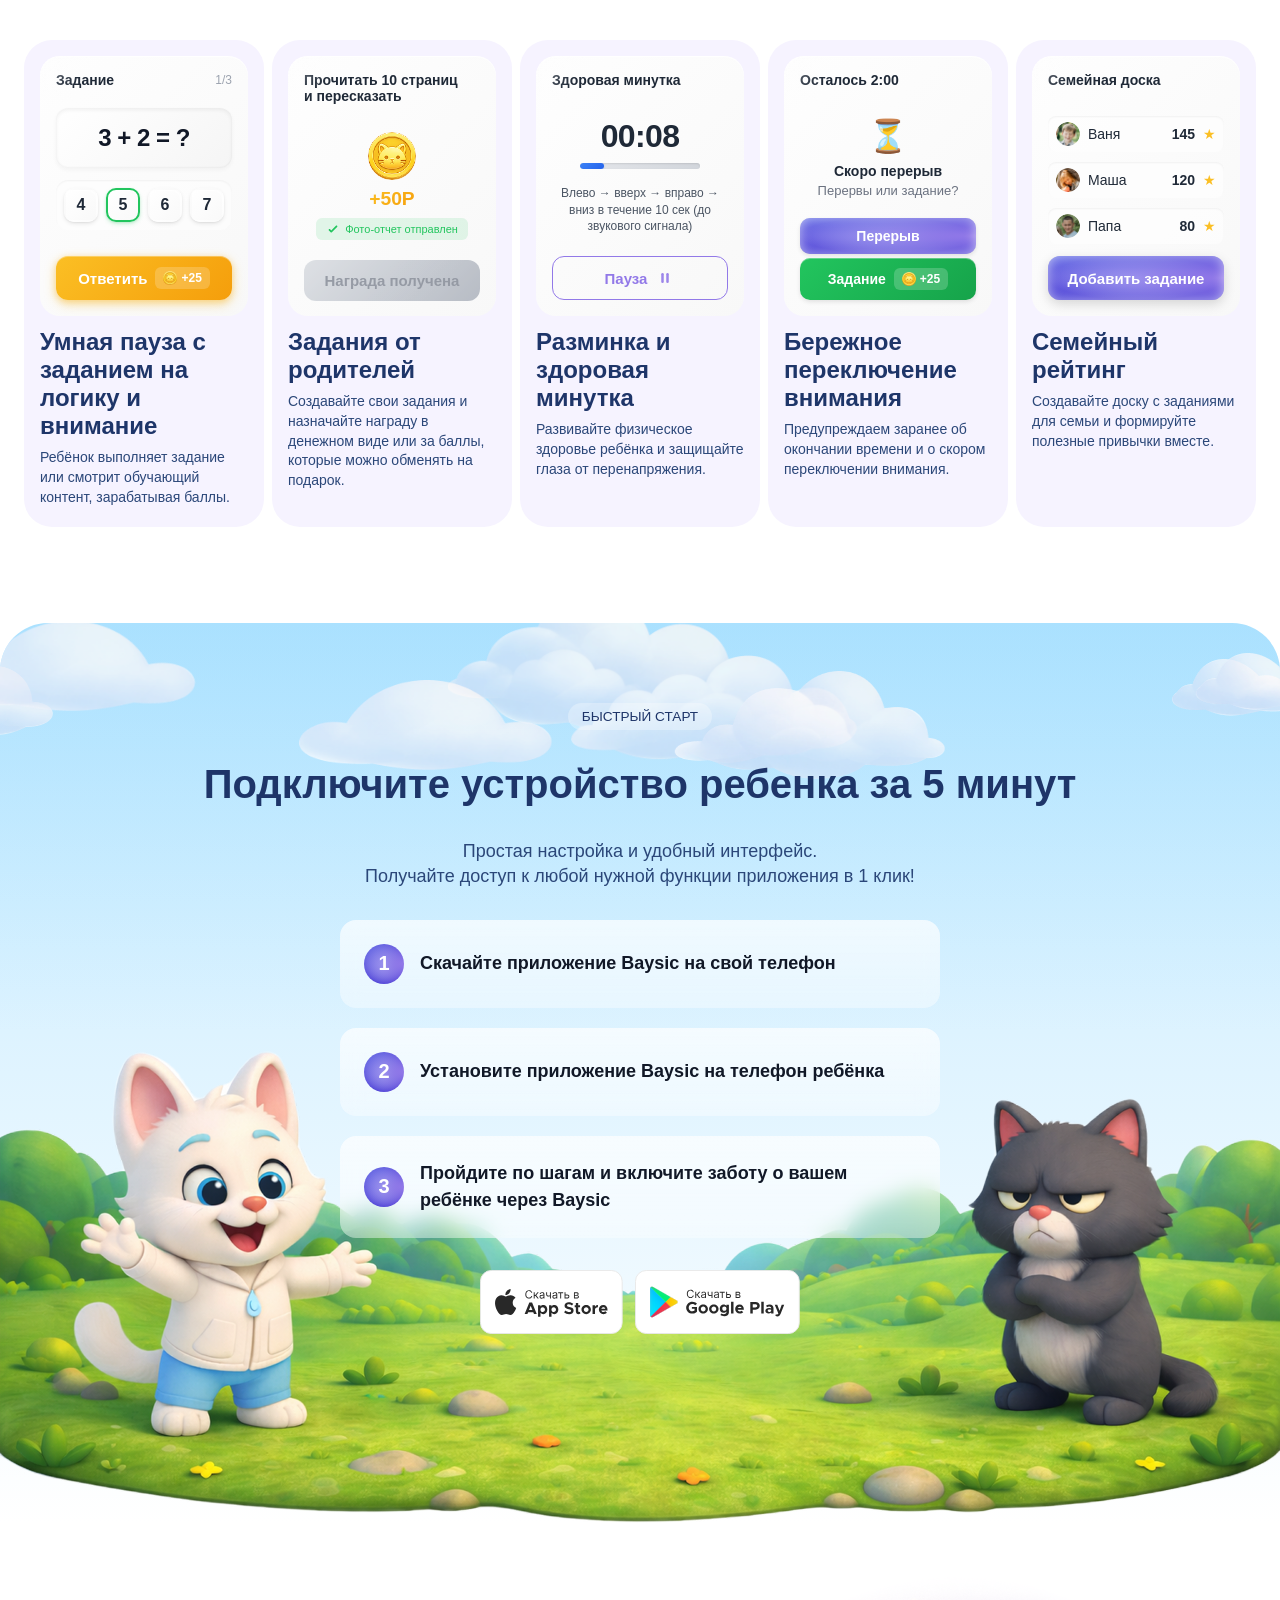
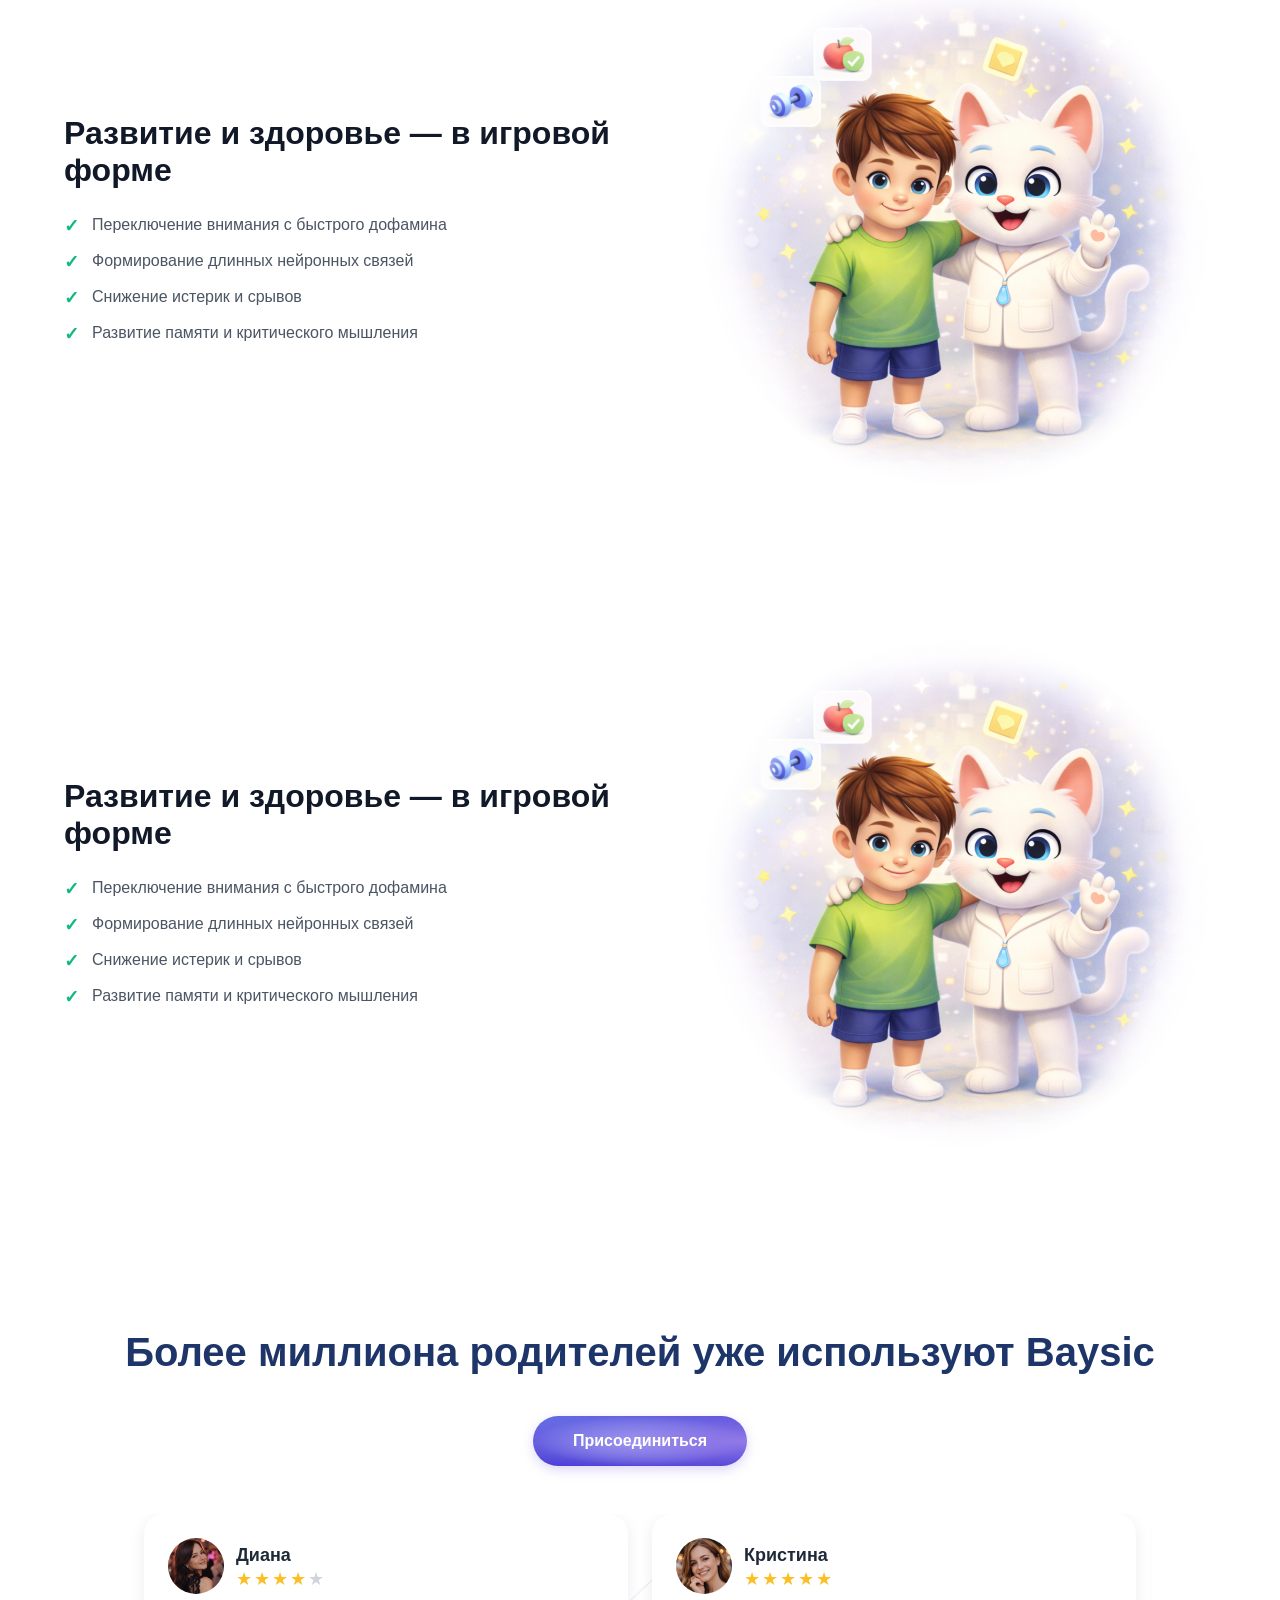
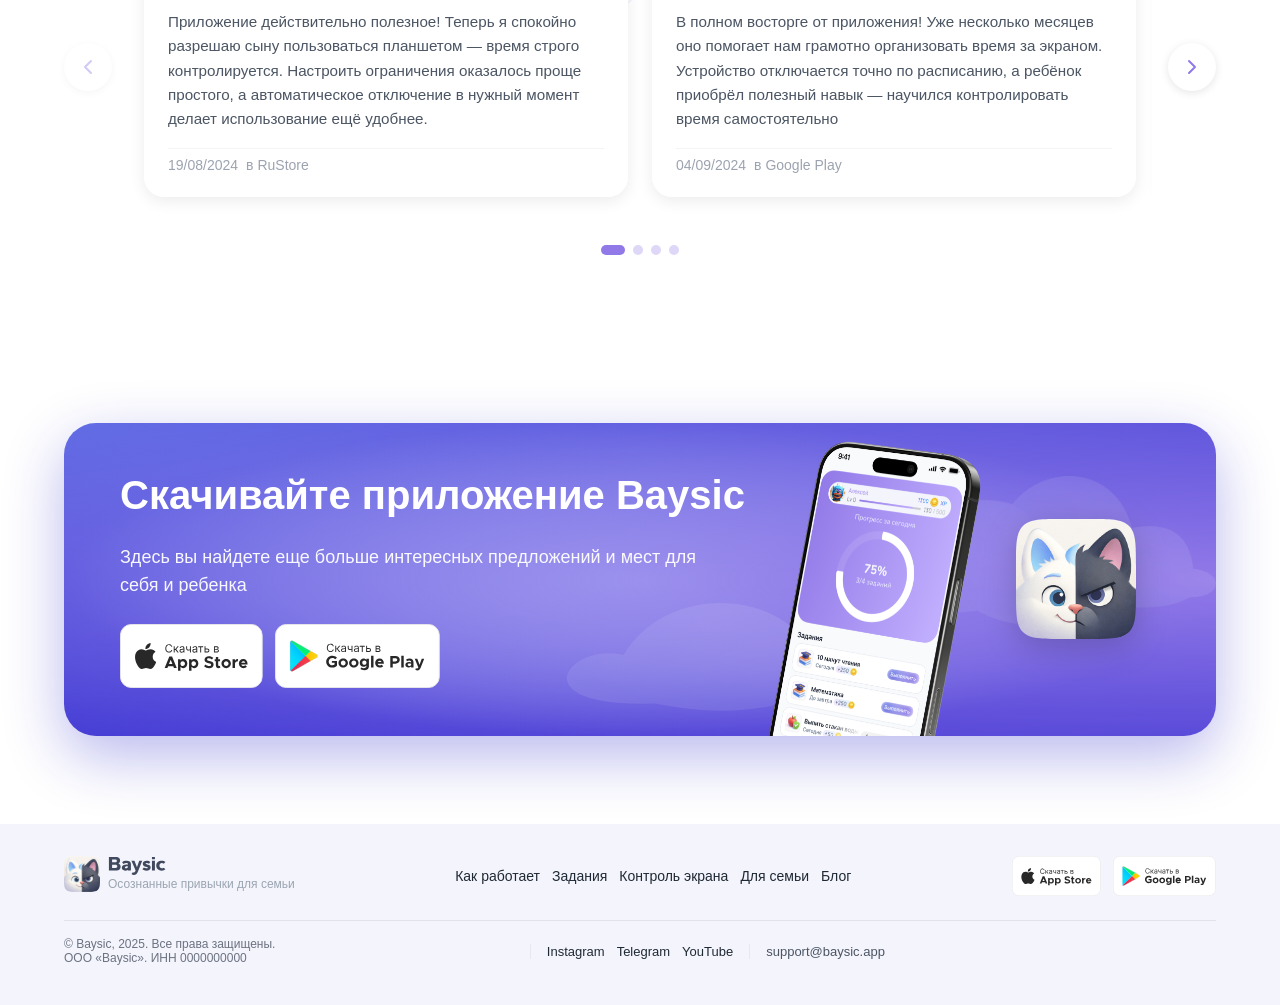
==== commit 524043ac: "Обновлена секция отзывов: исправлена логика прокрутки и индикаторов, добавлены локальные фотографии," ====
--- a/index.html
+++ b/index.html
@@ -3,7 +3,7 @@
 <head>
     <meta charset="UTF-8">
     <meta name="viewport" content="width=device-width, initial-scale=1.0">
-    <title>Kids360</title>
+    <title>Baysic</title>
     <link rel="stylesheet" href="styles.css">
     <script defer src="script.js"></script>
 </head>
@@ -11,9 +11,9 @@
     <header class="site-header">
         <div class="header-inner">
             <a href="#" class="header-logo">
-                <img src="img/logo-sign.svg" alt="Kids360 Icon" class="header-logo-sign">
+                <img src="img/logo-sign.svg" alt="Baysic Icon" class="header-logo-sign">
                 <div class="header-logo-text-block">
-                    <img src="img/logo-text.svg" alt="Kids360 Logo" class="header-logo-text">
+                    <img src="img/logo-text.svg" alt="Baysic Logo" class="header-logo-text">
                     <div class="header-logo-descriptor">Родительский контроль и геолокация</div>
                 </div>
             </a>
@@ -469,6 +469,159 @@
         </div>
     </section>
 
+    <section class="reviews" id="reviews">
+        <div class="reviews-inner">
+            <h2 class="reviews-title">Более миллиона родителей уже используют Baysic</h2>
+            
+            <div class="reviews-map-bg">
+                <!-- Декоративная карта мира с аватарами будет добавлена через CSS/фон -->
+            </div>
+
+            <button class="reviews-cta-button">Присоединиться</button>
+
+            <div class="reviews-slider-wrapper">
+                <button class="reviews-nav-button reviews-nav-button--prev" aria-label="Предыдущий отзыв">
+                    <svg width="24" height="24" viewBox="0 0 24 24" fill="none" xmlns="http://www.w3.org/2000/svg">
+                        <path d="M15 18L9 12L15 6" stroke="currentColor" stroke-width="2" stroke-linecap="round" stroke-linejoin="round"/>
+                    </svg>
+                </button>
+                
+                <div class="reviews-slider">
+                    <div class="reviews-slider-track">
+                        <div class="review-card">
+                            <div class="review-card-header">
+                                <div class="review-card-avatar">
+                                    <img src="img/about-img/diana.png" alt="Диана" class="review-avatar-img">
+                                </div>
+                                <div class="review-card-info">
+                                    <h3 class="review-card-name">Диана</h3>
+                                    <div class="review-card-stars">
+                                        <span class="star star--filled">★</span>
+                                        <span class="star star--filled">★</span>
+                                        <span class="star star--filled">★</span>
+                                        <span class="star star--filled">★</span>
+                                        <span class="star">★</span>
+                                    </div>
+                                </div>
+                            </div>
+                            <p class="review-card-text">Приложение действительно полезное! Теперь я спокойно разрешаю сыну пользоваться планшетом — время строго контролируется. Настроить ограничения оказалось проще простого, а автоматическое отключение в нужный момент делает использование ещё удобнее.</p>
+                            <div class="review-card-meta">
+                                <span class="review-card-date">19/08/2024</span>
+                                <span class="review-card-source">в RuStore</span>
+                            </div>
+                        </div>
+
+                        <div class="review-card">
+                            <div class="review-card-header">
+                                <div class="review-card-avatar">
+                                    <img src="img/about-img/kris.png" alt="Кристина" class="review-avatar-img">
+                                </div>
+                                <div class="review-card-info">
+                                    <h3 class="review-card-name">Кристина</h3>
+                                    <div class="review-card-stars">
+                                        <span class="star star--filled">★</span>
+                                        <span class="star star--filled">★</span>
+                                        <span class="star star--filled">★</span>
+                                        <span class="star star--filled">★</span>
+                                        <span class="star star--filled">★</span>
+                                    </div>
+                                </div>
+                            </div>
+                            <p class="review-card-text">В полном восторге от приложения! Уже несколько месяцев оно помогает нам грамотно организовать время за экраном. Устройство отключается точно по расписанию, а ребёнок приобрёл полезный навык — научился контролировать время самостоятельно</p>
+                            <div class="review-card-meta">
+                                <span class="review-card-date">04/09/2024</span>
+                                <span class="review-card-source">в Google Play</span>
+                            </div>
+                        </div>
+
+                        <div class="review-card">
+                            <div class="review-card-header">
+                                <div class="review-card-avatar">
+                                    <img src="img/about-img/dan.png" alt="Данил" class="review-avatar-img">
+                                </div>
+                                <div class="review-card-info">
+                                    <h3 class="review-card-name">Данил</h3>
+                                    <div class="review-card-stars">
+                                        <span class="star star--filled">★</span>
+                                        <span class="star star--filled">★</span>
+                                        <span class="star star--filled">★</span>
+                                        <span class="star star--filled">★</span>
+                                        <span class="star">★</span>
+                                    </div>
+                                </div>
+                            </div>
+                            <p class="review-card-text">Долго искал способ уберечь детей от ночных посиделок с телефоном — и наконец нашёл! Приложение автоматически блокирует игры, и теперь никаких споров перед сном. Настоящая находка для родителей!</p>
+                            <div class="review-card-meta">
+                                <span class="review-card-date">12/09/2024</span>
+                                <span class="review-card-source">в RuStore</span>
+                            </div>
+                        </div>
+
+                        <div class="review-card">
+                            <div class="review-card-header">
+                                <div class="review-card-avatar">
+                                    <img src="img/about-img/nata.png" alt="Наталья" class="review-avatar-img">
+                                </div>
+                                <div class="review-card-info">
+                                    <h3 class="review-card-name">Наталья</h3>
+                                    <div class="review-card-stars">
+                                        <span class="star star--filled">★</span>
+                                        <span class="star star--filled">★</span>
+                                        <span class="star star--filled">★</span>
+                                        <span class="star star--filled">★</span>
+                                        <span class="star star--filled">★</span>
+                                    </div>
+                                </div>
+                            </div>
+                            <p class="review-card-text">Очень довольна этим приложением! После того как установила ограничения на YouTube и игры, сын стал гораздо активнее заниматься учёбой. Действительно работает — советую опробовать!</p>
+                            <div class="review-card-meta">
+                                <span class="review-card-date">25/09/2024</span>
+                                <span class="review-card-source">в App Store</span>
+                            </div>
+                        </div>
+
+                        <div class="review-card">
+                            <div class="review-card-header">
+                                <div class="review-card-avatar">
+                                    <img src="img/about-img/tanya.png" alt="Татьяна" class="review-avatar-img">
+                                </div>
+                                <div class="review-card-info">
+                                    <h3 class="review-card-name">Татьяна</h3>
+                                    <div class="review-card-stars">
+                                        <span class="star star--filled">★</span>
+                                        <span class="star star--filled">★</span>
+                                        <span class="star star--filled">★</span>
+                                        <span class="star star--filled">★</span>
+                                        <span class="star">★</span>
+                                    </div>
+                                </div>
+                            </div>
+                            <p class="review-card-text">Приложение оказалось невероятно практичным: теперь у меня есть возможность отслеживать интернет‑активность дочки и регулировать время, проводимое в соцсетях. Выражаю искреннюю благодарность!</p>
+                            <div class="review-card-meta">
+                                <span class="review-card-date">03/10/2024</span>
+                                <span class="review-card-source">в Google Play</span>
+                            </div>
+                        </div>
+                    </div>
+                </div>
+
+                <button class="reviews-nav-button reviews-nav-button--next" aria-label="Следующий отзыв">
+                    <svg width="24" height="24" viewBox="0 0 24 24" fill="none" xmlns="http://www.w3.org/2000/svg">
+                        <path d="M9 18L15 12L9 6" stroke="currentColor" stroke-width="2" stroke-linecap="round" stroke-linejoin="round"/>
+                    </svg>
+                </button>
+            </div>
+
+            <div class="reviews-pagination">
+                <button class="reviews-pagination-dot reviews-pagination-dot--active" aria-label="Отзыв 1"></button>
+                <button class="reviews-pagination-dot" aria-label="Отзыв 2"></button>
+                <button class="reviews-pagination-dot" aria-label="Отзыв 3"></button>
+                <button class="reviews-pagination-dot" aria-label="Отзыв 4"></button>
+                <button class="reviews-pagination-dot" aria-label="Отзыв 5"></button>
+            </div>
+        </div>
+    </section>
+
     <section class="download-banner">
         <div class="download-banner-inner">
             <div class="download-banner-content">
@@ -501,9 +654,9 @@
             <div class="footer-top">
                 <div class="footer-brand">
                     <a href="#" class="footer-logo">
-                        <img src="img/logo-sign.svg" alt="Kids360 Icon" class="footer-logo-sign">
+                        <img src="img/logo-sign.svg" alt="Baysic Icon" class="footer-logo-sign">
                         <div class="footer-logo-text-block">
-                            <img src="img/logo-text.svg" alt="Kids360 Logo" class="footer-logo-text">
+                            <img src="img/logo-text.svg" alt="Baysic Logo" class="footer-logo-text">
                             <div class="footer-logo-descriptor">Осознанные привычки для семьи</div>
                         </div>
                     </a>
--- a/styles.css
+++ b/styles.css
@@ -233,7 +233,7 @@
     width: 100vw;
     height: 50%;
     max-height: 50%;
-    background: linear-gradient(to bottom, #F4F4FC 0%, rgba(244, 244, 252, 0) 100%);
+    background: linear-gradient(to bottom, #6ECCFE 0%, rgba(244, 244, 252, 0) 100%);
     overflow: hidden;
     pointer-events: none;
     z-index: 0;
@@ -1565,7 +1565,7 @@
     position: relative;
     width: 100vw;
     min-height: 100vh;
-    background: linear-gradient(180deg, #c1e9ff 0%, #E9F9FD 100%);
+    background: linear-gradient(180deg, #c1e9ff 0%, #ffffff 100%);
     padding: 0;
     overflow: hidden;
     border-top-left-radius: 48px;
@@ -2427,6 +2427,306 @@
         width: 100%;
         display: flex;
         justify-content: center;
+    }
+}
+
+/* Reviews Section */
+.reviews {
+    padding: 80px 0;
+    background: #ffffff;
+    position: relative;
+    overflow: hidden;
+}
+
+.reviews-inner {
+    max-width: 1200px;
+    margin: 0 auto;
+    padding: 0 24px;
+    position: relative;
+    z-index: 2;
+}
+
+.reviews-title {
+    font-size: 2.5rem;
+    font-weight: 700;
+    text-align: center;
+    color: #1E3569;
+    margin-bottom: 40px;
+    line-height: 1.2;
+}
+
+.reviews-map-bg {
+    position: absolute;
+    top: 0;
+    left: 50%;
+    transform: translateX(-50%);
+    width: 100%;
+    max-width: 1200px;
+    height: 100%;
+    background-image: url('data:image/svg+xml,<svg xmlns="http://www.w3.org/2000/svg" viewBox="0 0 1200 600" opacity="0.1"><path d="M200,300 Q300,200 400,300 T600,300 T800,300 T1000,300" stroke="%239279E8" stroke-width="2" fill="none"/></svg>');
+    background-size: contain;
+    background-repeat: no-repeat;
+    background-position: center;
+    pointer-events: none;
+    z-index: 1;
+}
+
+.reviews-cta-button {
+    display: block;
+    margin: 0 auto 48px;
+    padding: 1rem 2.5rem;
+    font-size: 1rem;
+    font-weight: 600;
+    color: #ffffff;
+    border: none;
+    border-radius: 34px;
+    cursor: pointer;
+    background: radial-gradient(215.11% 111.8% at 100% 50%, #9279E8 0%, rgba(146, 121, 232, 0.00) 100%), radial-gradient(144.72% 111.8% at 0% 0%, rgba(118, 181, 253, 0.50) 0%, rgba(118, 181, 253, 0.00) 100%), radial-gradient(50% 50% at 50% 50%, #CBE9FC 0%, rgba(203, 233, 252, 0.00) 100%), #1613C7;
+    box-shadow: 0 4px 12px rgba(146, 121, 232, 0.3);
+    transition: transform 0.2s ease, box-shadow 0.2s ease;
+    position: relative;
+    z-index: 3;
+}
+
+.reviews-cta-button:hover {
+    transform: translateY(-2px);
+    box-shadow: 0 6px 16px rgba(146, 121, 232, 0.4);
+}
+
+.reviews-slider-wrapper {
+    position: relative;
+    display: flex;
+    align-items: center;
+    gap: 16px;
+    margin-bottom: 24px;
+    z-index: 3;
+}
+
+.reviews-slider {
+    flex: 1;
+    overflow: hidden;
+    position: relative;
+    padding: 0 16px 24px;
+}
+
+.reviews-slider-track {
+    display: flex;
+    gap: 24px;
+    transition: transform 0.4s ease;
+    will-change: transform;
+}
+
+.review-card {
+    flex: 0 0 auto;
+    width: 100%;
+    background: #ffffff;
+    border-radius: 20px;
+    padding: 24px;
+    box-shadow: 0 4px 16px rgba(0, 0, 0, 0.08);
+    display: flex;
+    flex-direction: column;
+    gap: 16px;
+    box-sizing: border-box;
+}
+
+.review-card-header {
+    display: flex;
+    align-items: center;
+    gap: 12px;
+}
+
+.review-card-avatar {
+    width: 56px;
+    height: 56px;
+    border-radius: 50%;
+    overflow: hidden;
+    flex-shrink: 0;
+}
+
+.review-avatar-img {
+    width: 100%;
+    height: 100%;
+    object-fit: cover;
+}
+
+.review-card-info {
+    flex: 1;
+}
+
+.review-card-name {
+    font-size: 1.125rem;
+    font-weight: 600;
+    color: #1F2937;
+    margin-bottom: 4px;
+}
+
+.review-card-stars {
+    display: flex;
+    gap: 2px;
+}
+
+.star {
+    font-size: 1.125rem;
+    color: #D1D5DB;
+    line-height: 1;
+}
+
+.star--filled {
+    color: #FBBF24;
+}
+
+.review-card-text {
+    font-size: 0.95rem;
+    line-height: 1.6;
+    color: #4B5563;
+    flex: 1;
+}
+
+.review-card-meta {
+    display: flex;
+    gap: 8px;
+    font-size: 0.875rem;
+    color: #9CA3AF;
+    padding-top: 8px;
+    border-top: 1px solid #F3F4F6;
+}
+
+.review-card-date {
+    font-weight: 500;
+}
+
+.review-card-source {
+    font-weight: 400;
+}
+
+.reviews-nav-button {
+    width: 48px;
+    height: 48px;
+    border-radius: 50%;
+    border: none;
+    background: #ffffff;
+    box-shadow: 0 2px 8px rgba(0, 0, 0, 0.1);
+    cursor: pointer;
+    display: flex;
+    align-items: center;
+    justify-content: center;
+    color: #9279E8;
+    transition: all 0.2s ease;
+    flex-shrink: 0;
+    z-index: 4;
+}
+
+.reviews-nav-button:hover:not(:disabled) {
+    transform: scale(1.1);
+    box-shadow: 0 4px 12px rgba(146, 121, 232, 0.3);
+}
+
+.reviews-nav-button:disabled {
+    opacity: 0.4;
+    cursor: not-allowed;
+}
+
+.reviews-pagination {
+    display: flex;
+    justify-content: center;
+    gap: 8px;
+    margin-bottom: 24px;
+    z-index: 3;
+    position: relative;
+}
+
+.reviews-pagination-dot {
+    width: 10px;
+    height: 10px;
+    border-radius: 50%;
+    border: none;
+    background: rgba(146, 121, 232, 0.3);
+    cursor: pointer;
+    transition: all 0.2s ease;
+    padding: 0;
+}
+
+.reviews-pagination-dot--active {
+    background: #9279E8;
+    width: 24px;
+    border-radius: 5px;
+}
+
+.reviews-pagination-dot:hover:not(.reviews-pagination-dot--active) {
+    background: rgba(146, 121, 232, 0.5);
+}
+
+/* Desktop: показываем 2 карточки */
+@media (min-width: 768px) {
+    .reviews-slider-track {
+        gap: 24px;
+    }
+    
+    .review-card {
+        width: calc((100% - 24px) / 2);
+        min-width: calc((100% - 24px) / 2);
+        max-width: calc((100% - 24px) / 2);
+    }
+    
+    /* Скрываем последний индикатор на десктопе, так как показывается 2 карточки одновременно */
+    .reviews-pagination-dot:nth-child(5) {
+        display: none;
+    }
+}
+
+/* Mobile: показываем 2 карточки */
+@media (max-width: 767px) {
+    .reviews-slider-track {
+        gap: 16px;
+    }
+    
+    .review-card {
+        width: calc((100% - 16px) / 2);
+        min-width: calc((100% - 16px) / 2);
+        max-width: calc((100% - 16px) / 2);
+    }
+}
+
+@media (max-width: 767px) {
+    .reviews {
+        padding: 64px 0;
+    }
+
+    .reviews-title {
+        font-size: 1.75rem;
+        margin-bottom: 32px;
+    }
+
+    .reviews-cta-button {
+        margin-bottom: 32px;
+        padding: 0.875rem 2rem;
+        font-size: 0.95rem;
+    }
+
+    .reviews-slider-wrapper {
+        gap: 8px;
+    }
+
+    .reviews-nav-button {
+        width: 40px;
+        height: 40px;
+    }
+
+    .reviews-nav-button svg {
+        width: 20px;
+        height: 20px;
+    }
+
+    .review-card {
+        padding: 20px;
+    }
+
+    .review-card-name {
+        font-size: 1rem;
+    }
+
+    .review-card-text {
+        font-size: 0.875rem;
     }
 }
 
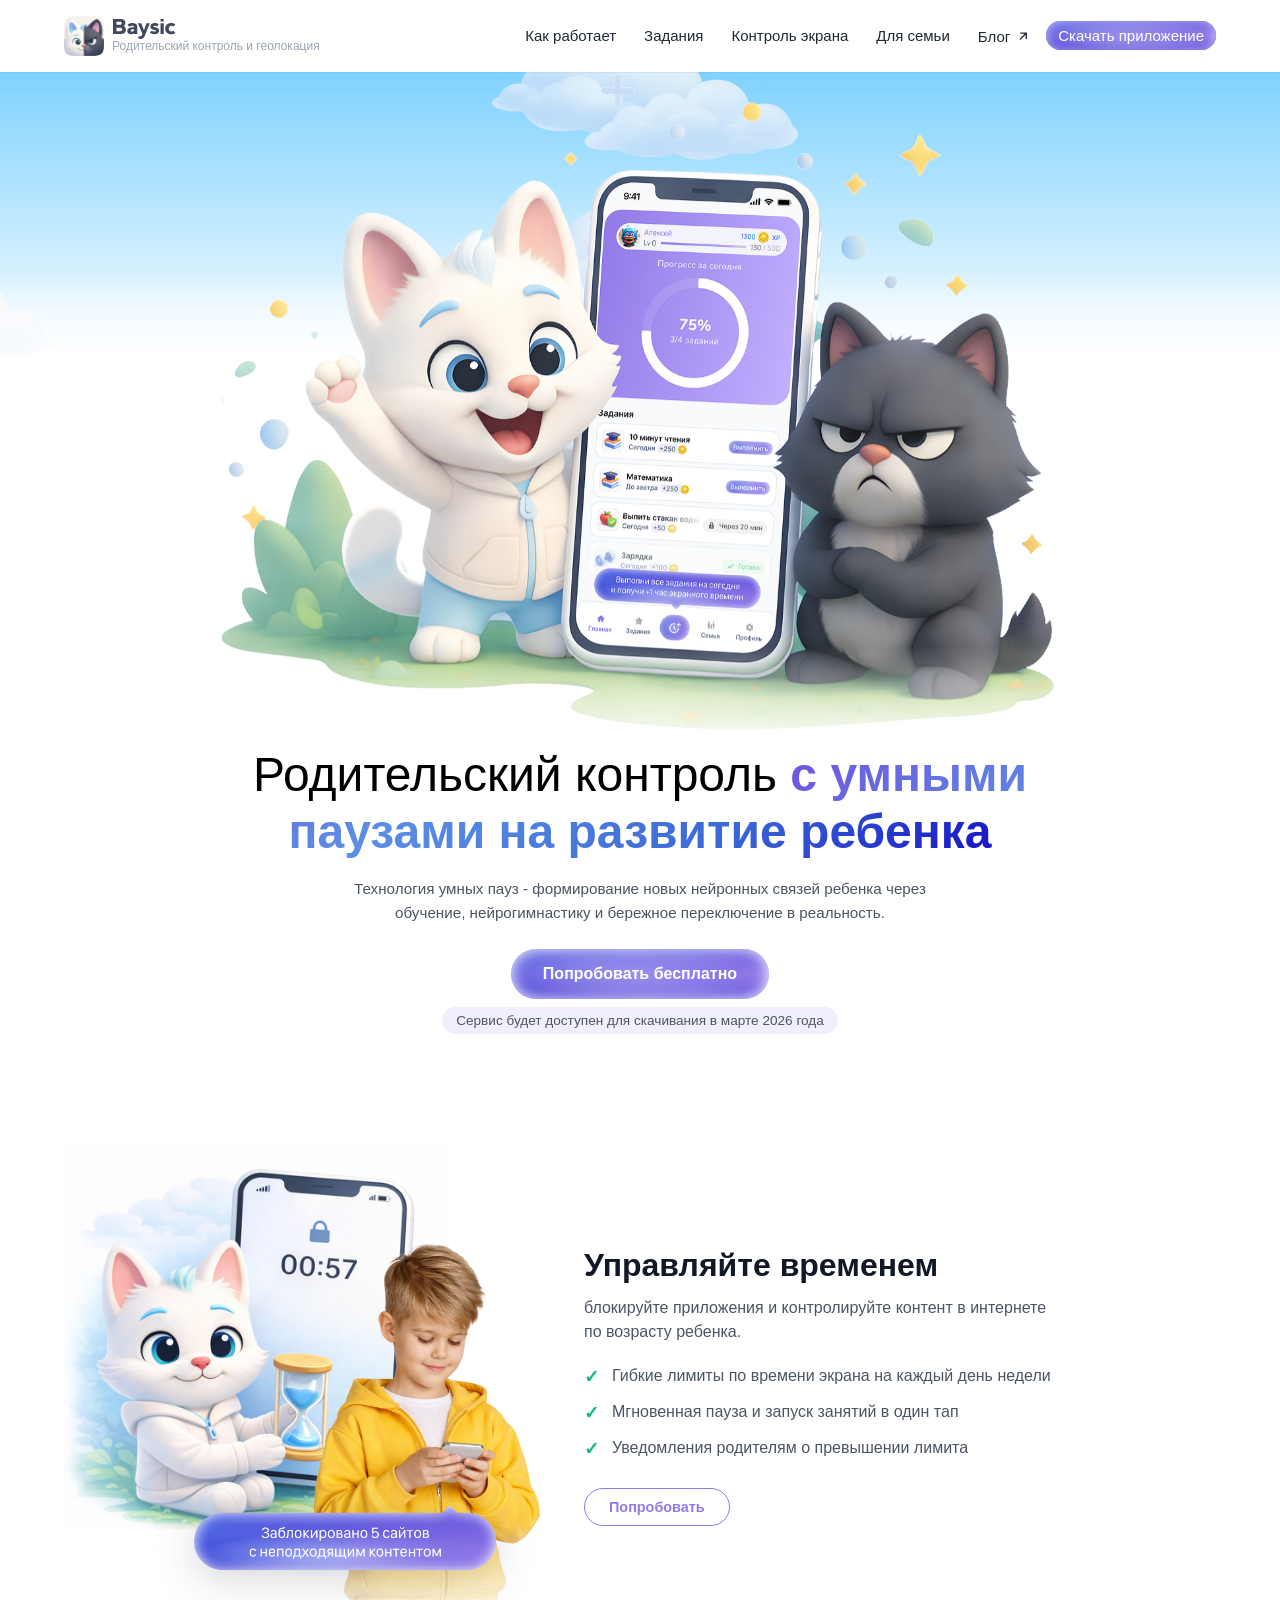
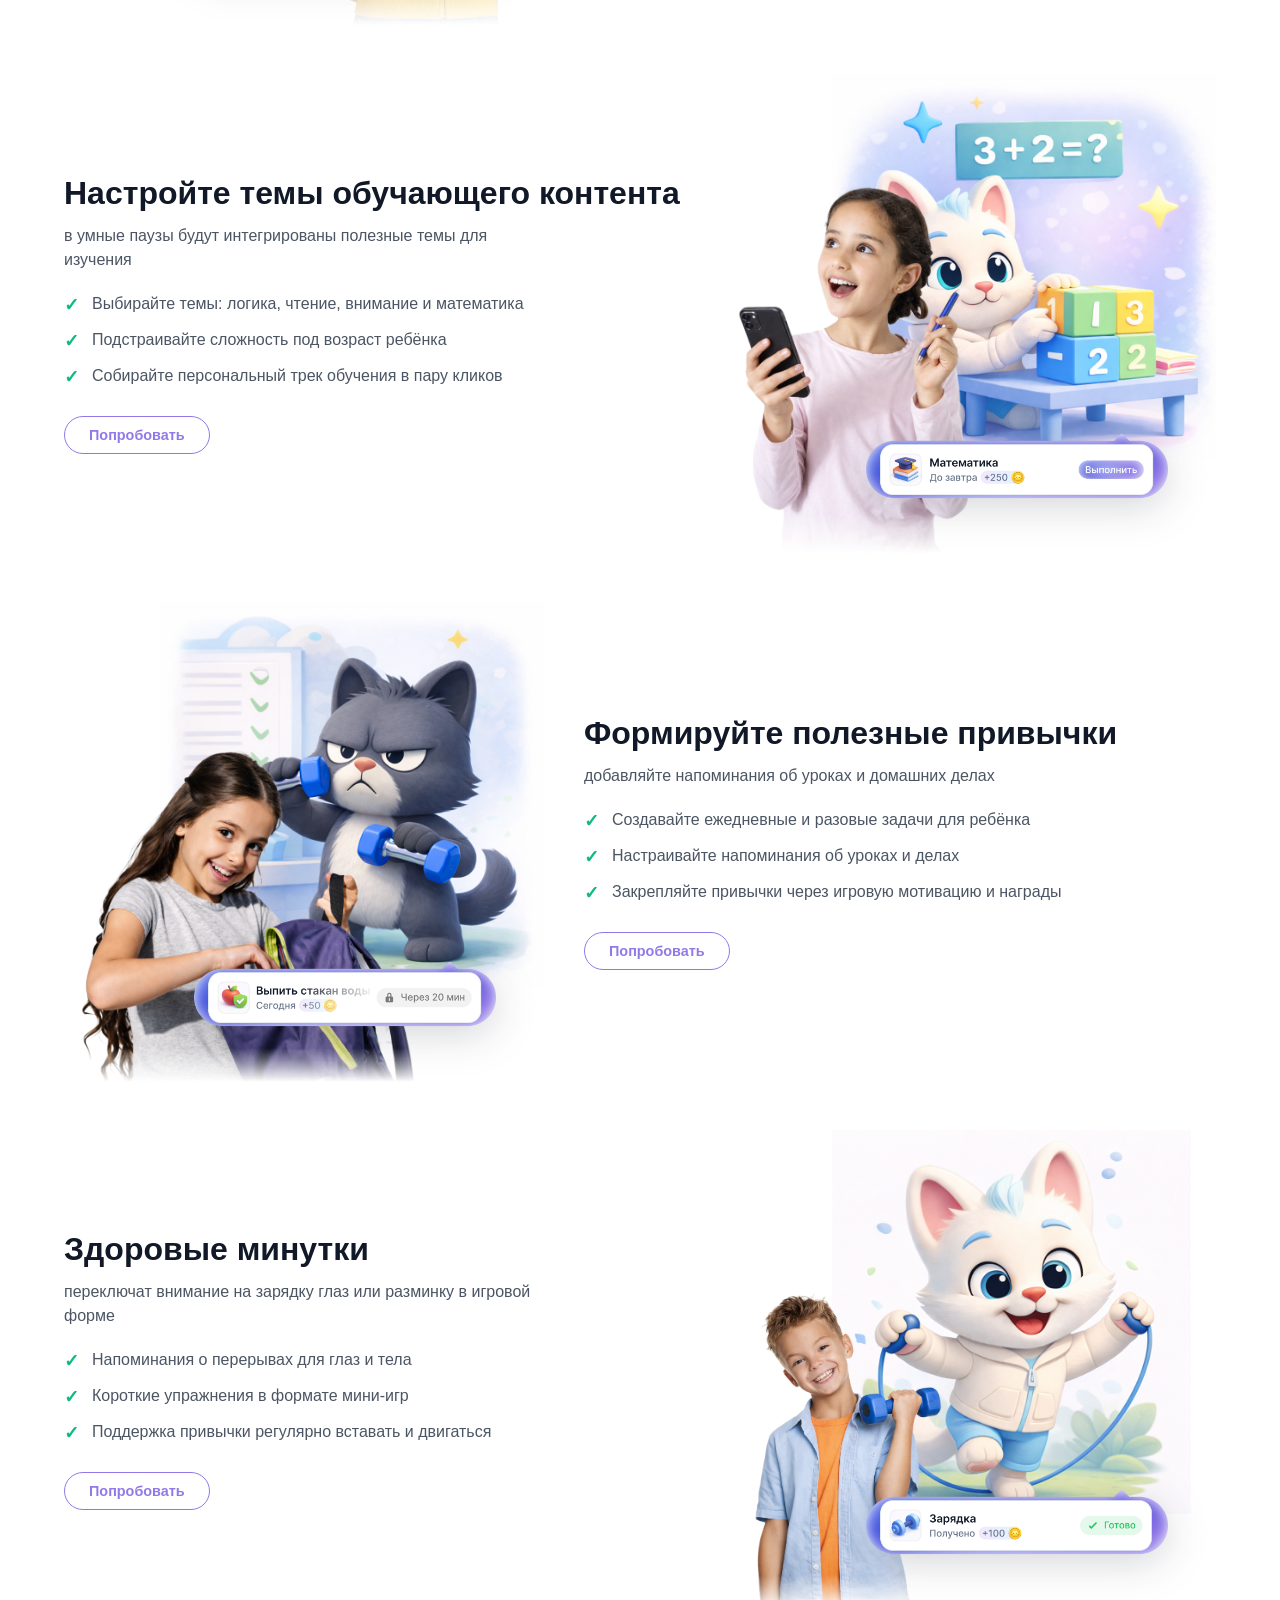
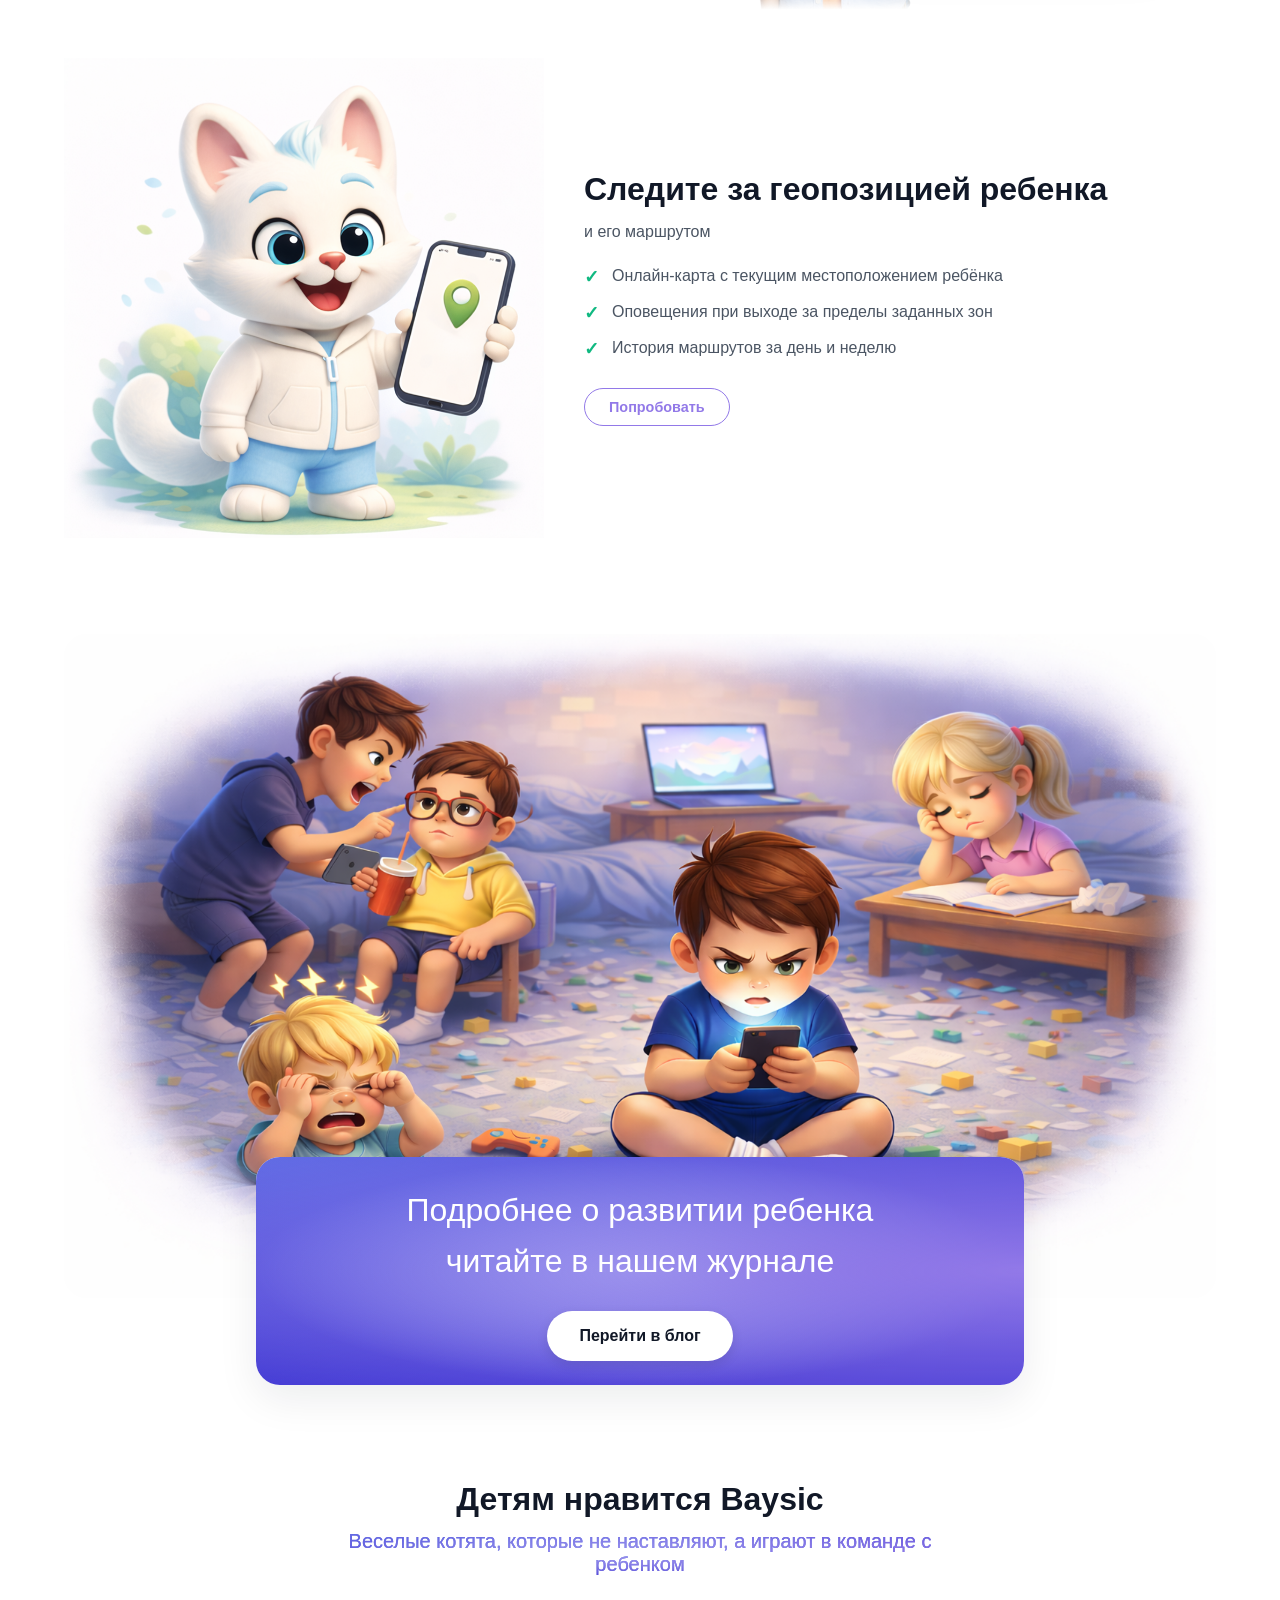
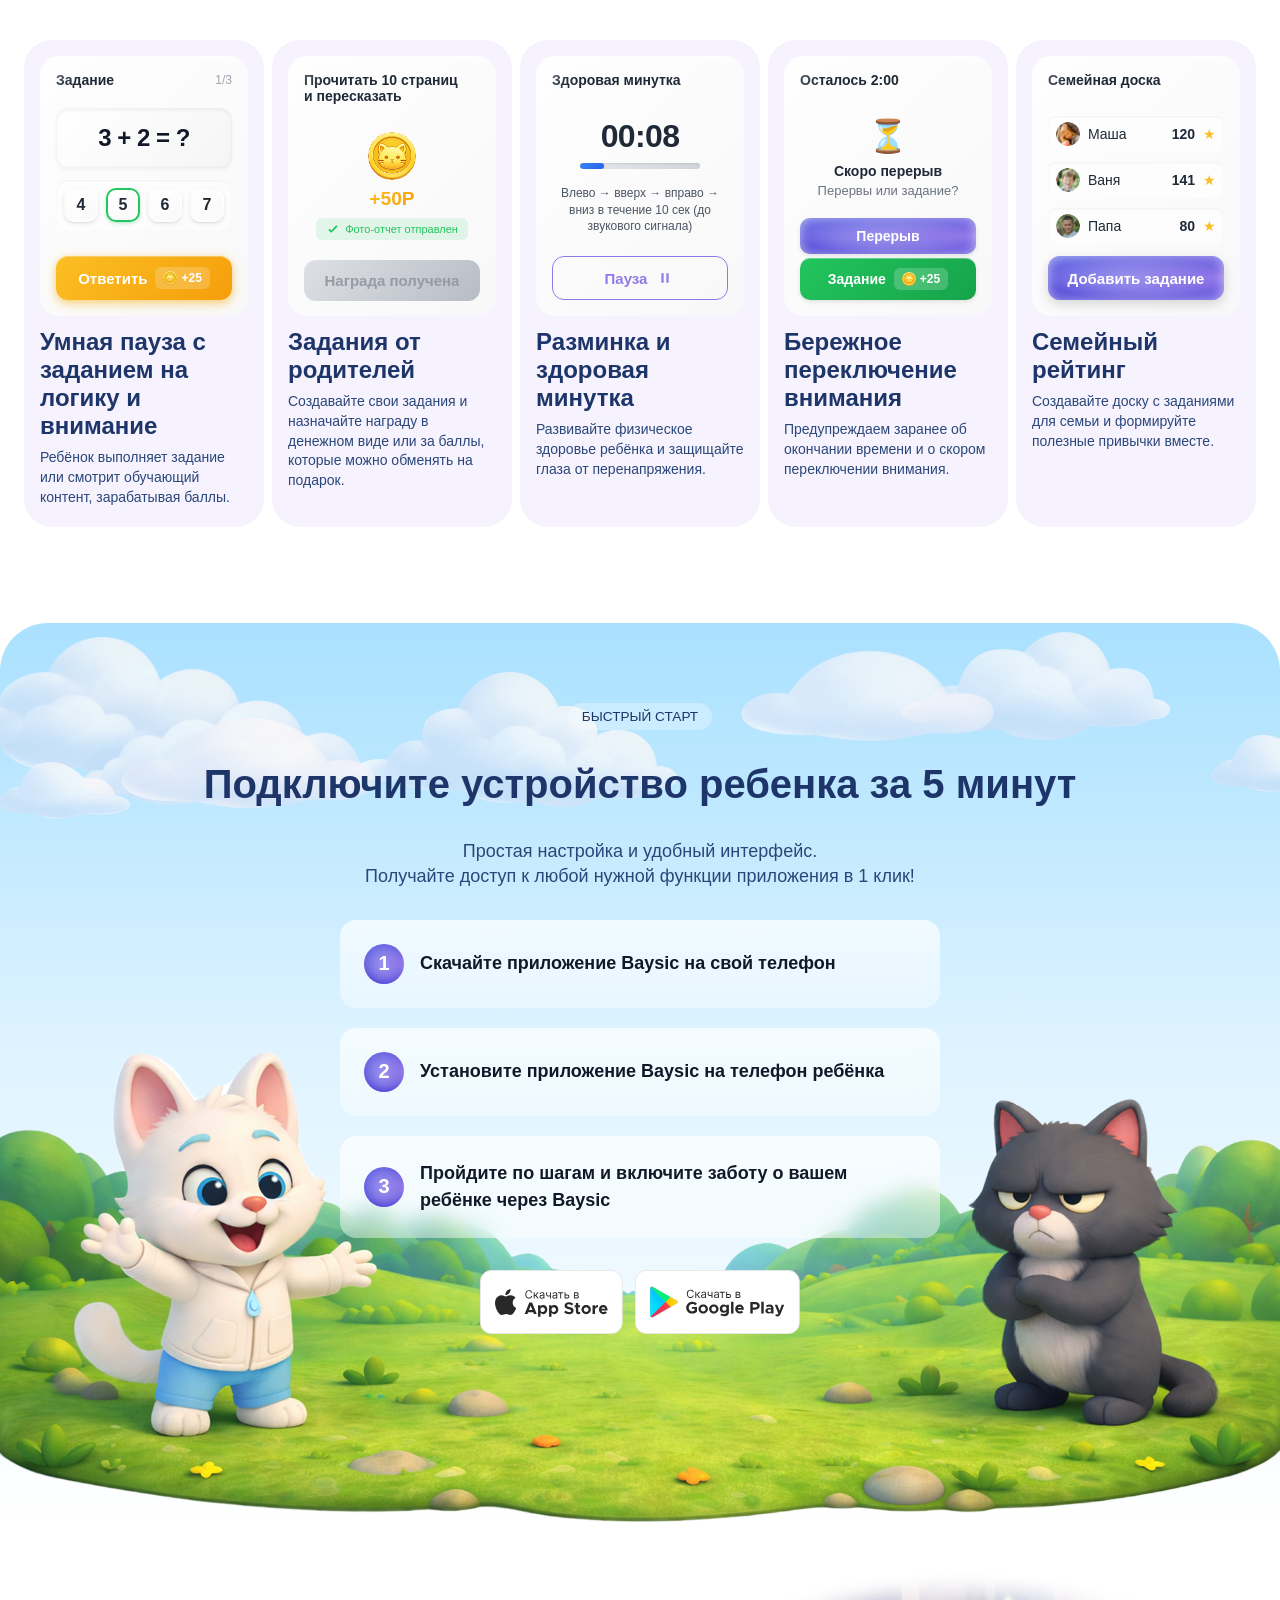
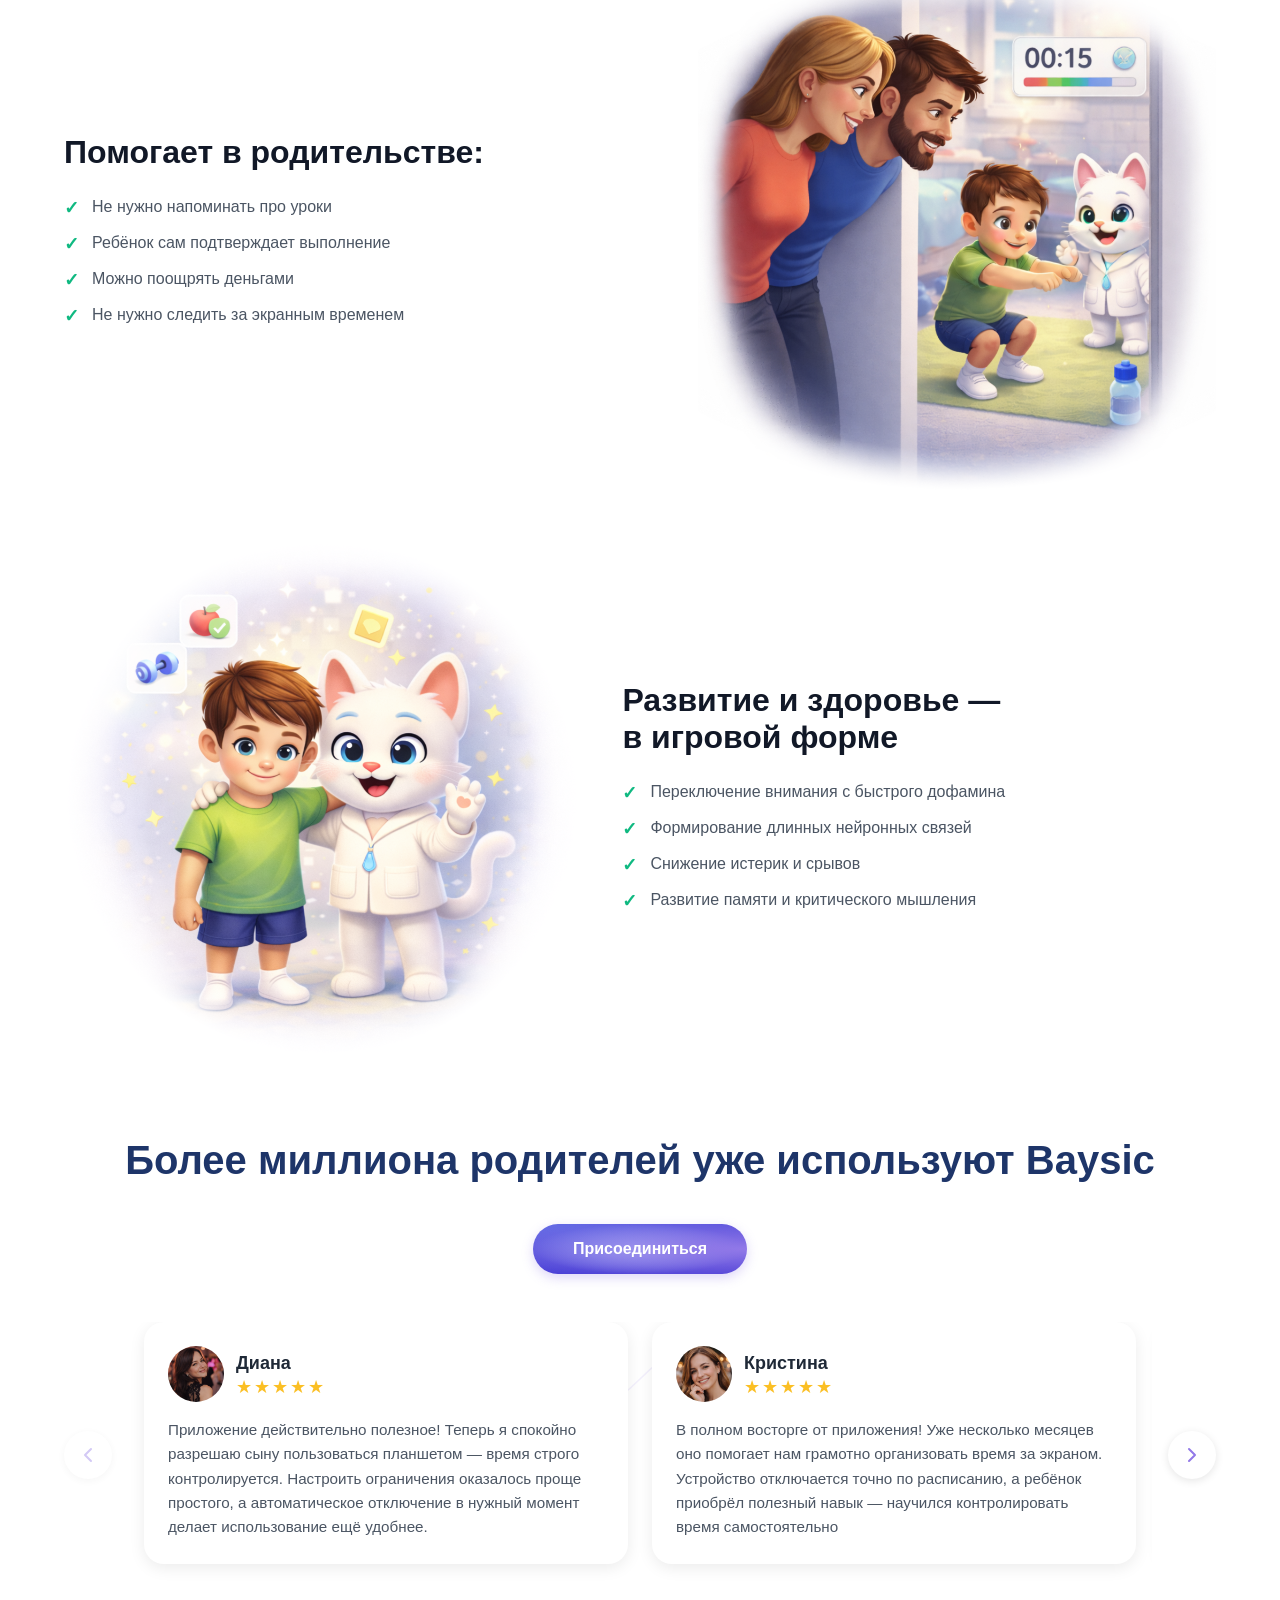
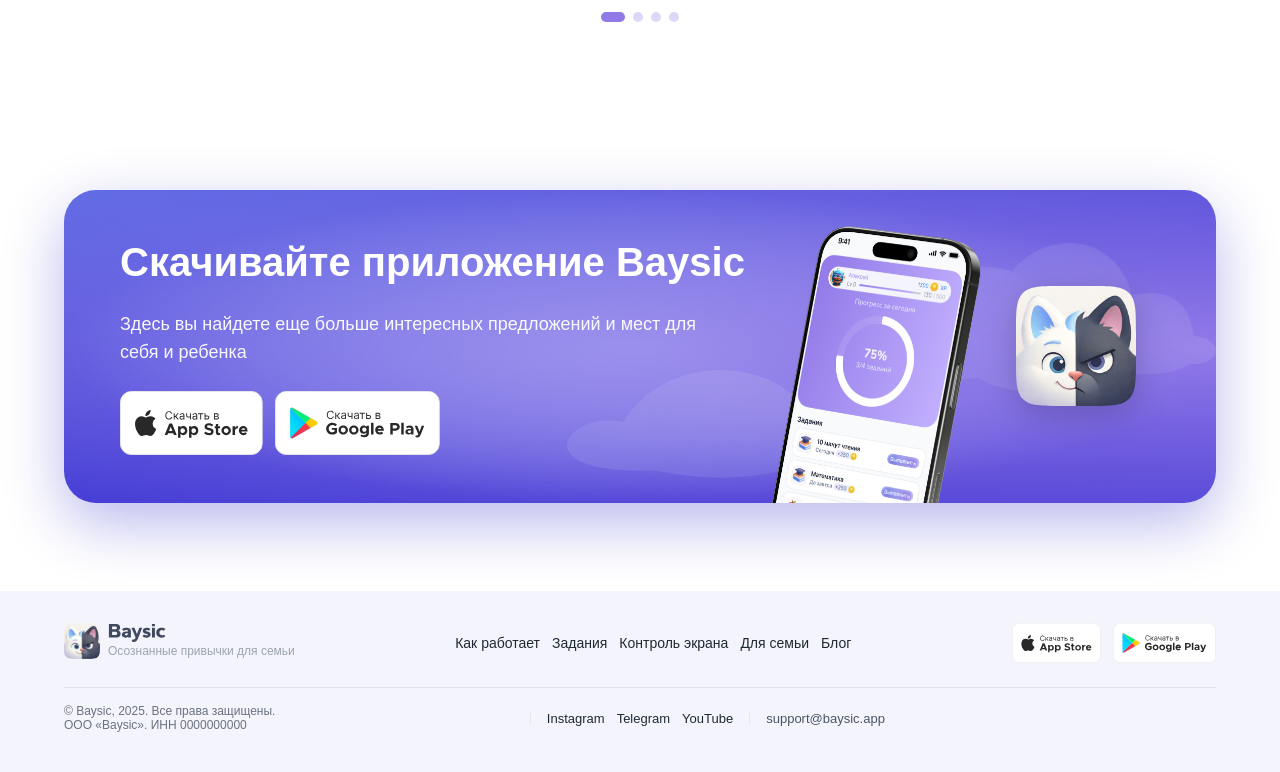
==== commit 5a217294: "Обновлены секции why-works: изменен контент первой секции, исправлен порядок элементов в reversed, д" ====
--- a/index.html
+++ b/index.html
@@ -438,16 +438,16 @@
     <section class="why-works" id="why-works">
         <div class="why-works-inner">
             <div class="why-works-content">
-                <h2 class="why-works-title">Развитие и здоровье — в игровой форме</h2>
+                <h2 class="why-works-title">Помогает в родительстве:</h2>
                 <ul class="why-works-list">
-                    <li>Переключение внимания с быстрого дофамина</li>
-                    <li>Формирование длинных нейронных связей</li>
-                    <li>Снижение истерик и срывов</li>
-                    <li>Развитие памяти и критического мышления</li>
+                    <li>Не нужно напоминать про уроки</li>
+                    <li>Ребёнок сам подтверждает выполнение</li>
+                    <li>Можно поощрять деньгами</li>
+                    <li>Не нужно следить за экранным временем</li>
                 </ul>
             </div>
             <div class="why-works-media">
-                <img src="img/about-img/solution.png" alt="Развитие и здоровье" class="why-works-image">
+                <img src="img/about-img/solution-2.png" alt="Развитие и здоровье" class="why-works-image">
             </div>
         </div>
     </section>
@@ -458,7 +458,7 @@
                 <img src="img/about-img/solution.png" alt="Развитие и здоровье" class="why-works-image">
             </div>
             <div class="why-works-content">
-                <h2 class="why-works-title">Развитие и здоровье — в игровой форме</h2>
+                <h2 class="why-works-title">Развитие и здоровье — <br> в игровой форме</h2>
                 <ul class="why-works-list">
                     <li>Переключение внимания с быстрого дофамина</li>
                     <li>Формирование длинных нейронных связей</li>
@@ -500,15 +500,11 @@
                                         <span class="star star--filled">★</span>
                                         <span class="star star--filled">★</span>
                                         <span class="star star--filled">★</span>
-                                        <span class="star">★</span>
+                                        <span class="star star--filled">★</span>
                                     </div>
                                 </div>
                             </div>
                             <p class="review-card-text">Приложение действительно полезное! Теперь я спокойно разрешаю сыну пользоваться планшетом — время строго контролируется. Настроить ограничения оказалось проще простого, а автоматическое отключение в нужный момент делает использование ещё удобнее.</p>
-                            <div class="review-card-meta">
-                                <span class="review-card-date">19/08/2024</span>
-                                <span class="review-card-source">в RuStore</span>
-                            </div>
                         </div>
 
                         <div class="review-card">
@@ -528,10 +524,6 @@
                                 </div>
                             </div>
                             <p class="review-card-text">В полном восторге от приложения! Уже несколько месяцев оно помогает нам грамотно организовать время за экраном. Устройство отключается точно по расписанию, а ребёнок приобрёл полезный навык — научился контролировать время самостоятельно</p>
-                            <div class="review-card-meta">
-                                <span class="review-card-date">04/09/2024</span>
-                                <span class="review-card-source">в Google Play</span>
-                            </div>
                         </div>
 
                         <div class="review-card">
@@ -546,15 +538,11 @@
                                         <span class="star star--filled">★</span>
                                         <span class="star star--filled">★</span>
                                         <span class="star star--filled">★</span>
-                                        <span class="star">★</span>
+                                        <span class="star star--filled">★</span>
                                     </div>
                                 </div>
                             </div>
                             <p class="review-card-text">Долго искал способ уберечь детей от ночных посиделок с телефоном — и наконец нашёл! Приложение автоматически блокирует игры, и теперь никаких споров перед сном. Настоящая находка для родителей!</p>
-                            <div class="review-card-meta">
-                                <span class="review-card-date">12/09/2024</span>
-                                <span class="review-card-source">в RuStore</span>
-                            </div>
                         </div>
 
                         <div class="review-card">
@@ -574,10 +562,6 @@
                                 </div>
                             </div>
                             <p class="review-card-text">Очень довольна этим приложением! После того как установила ограничения на YouTube и игры, сын стал гораздо активнее заниматься учёбой. Действительно работает — советую опробовать!</p>
-                            <div class="review-card-meta">
-                                <span class="review-card-date">25/09/2024</span>
-                                <span class="review-card-source">в App Store</span>
-                            </div>
                         </div>
 
                         <div class="review-card">
@@ -592,15 +576,11 @@
                                         <span class="star star--filled">★</span>
                                         <span class="star star--filled">★</span>
                                         <span class="star star--filled">★</span>
-                                        <span class="star">★</span>
+                                        <span class="star star--filled">★</span>
                                     </div>
                                 </div>
                             </div>
                             <p class="review-card-text">Приложение оказалось невероятно практичным: теперь у меня есть возможность отслеживать интернет‑активность дочки и регулировать время, проводимое в соцсетях. Выражаю искреннюю благодарность!</p>
-                            <div class="review-card-meta">
-                                <span class="review-card-date">03/10/2024</span>
-                                <span class="review-card-source">в Google Play</span>
-                            </div>
                         </div>
                     </div>
                 </div>
--- a/styles.css
+++ b/styles.css
@@ -1823,7 +1823,7 @@
 }
 
 .why-works {
-    padding: 48px 0 96px;
+    padding: 48px 0 0;
     background-color: #ffffff;
 }
 
@@ -1837,7 +1837,7 @@
 }
 
 .why-works--reversed .why-works-inner {
-    flex-direction: row-reverse;
+    flex-direction: row;
 }
 
 .why-works-content {
@@ -2365,7 +2365,7 @@
     }
 
     .why-works {
-        padding: 40px 0 64px;
+        padding: 40px 0 0;
     }
 
     .why-works-inner,
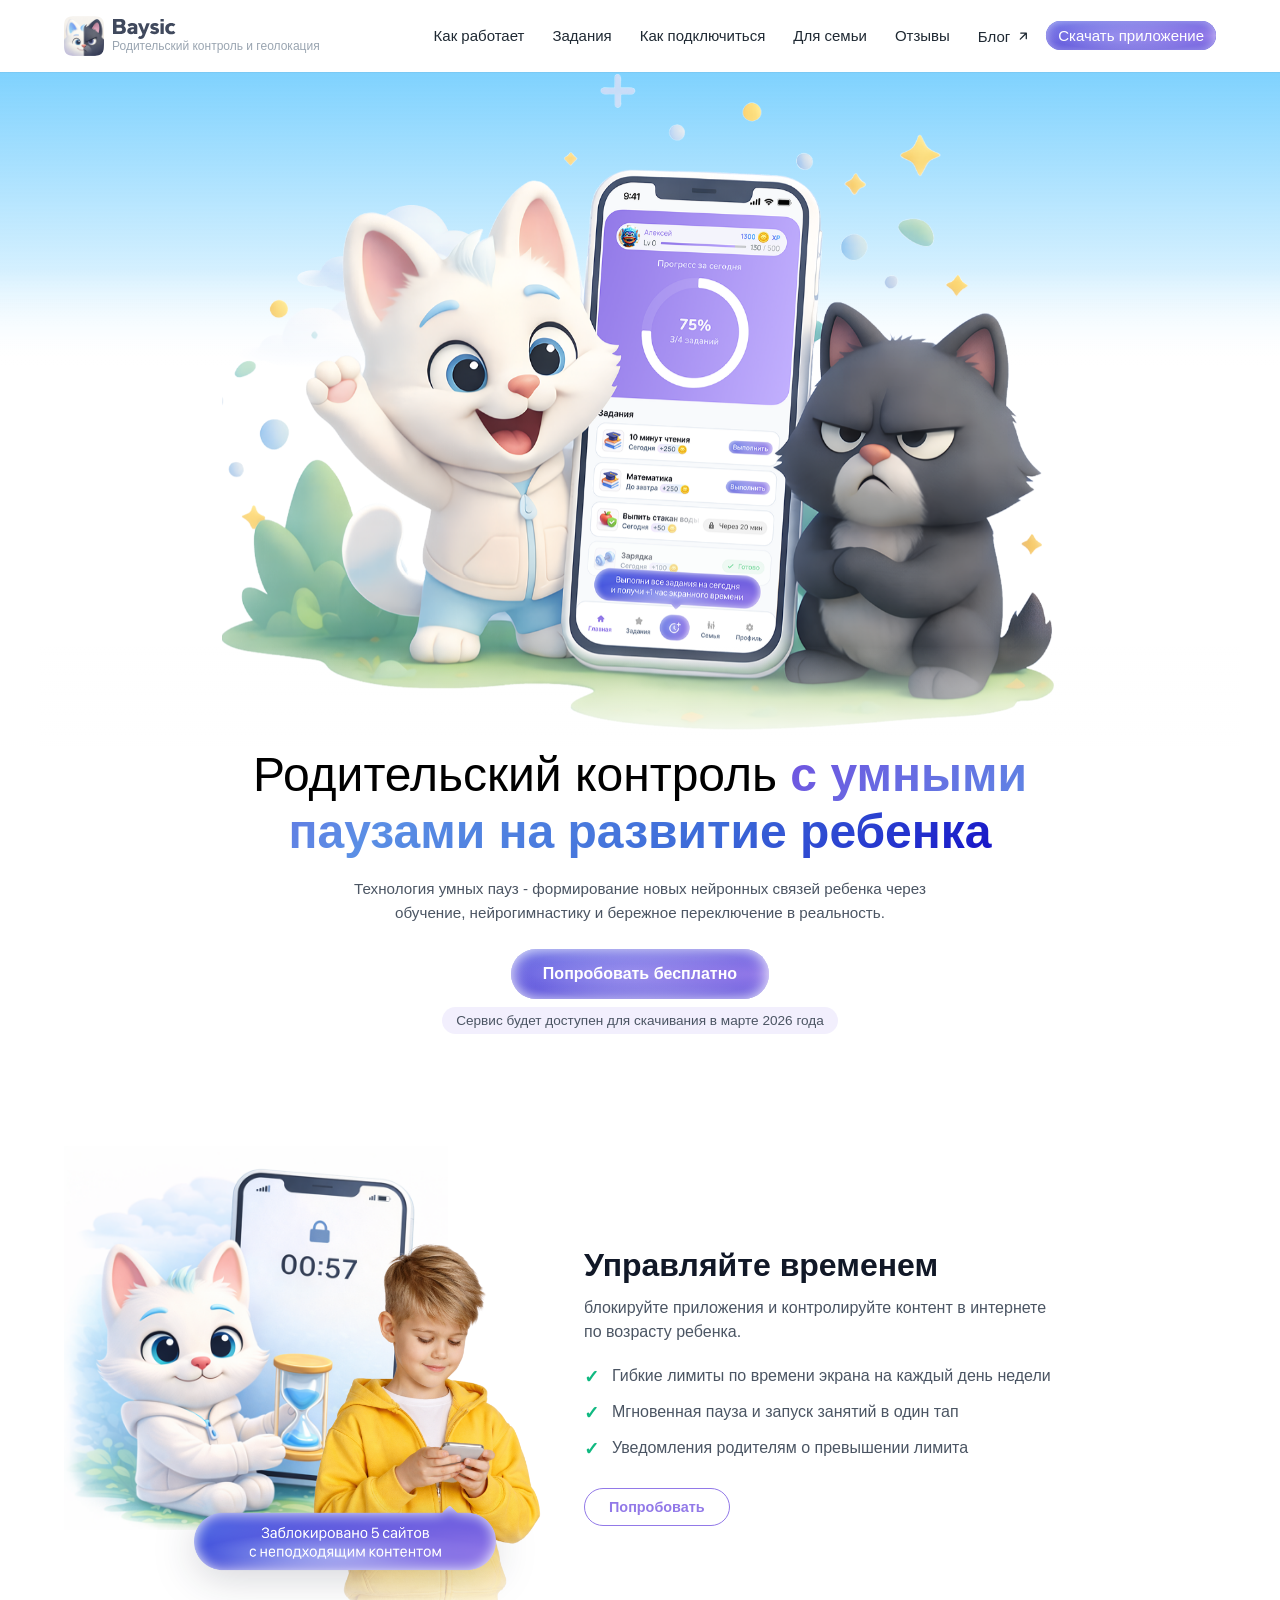
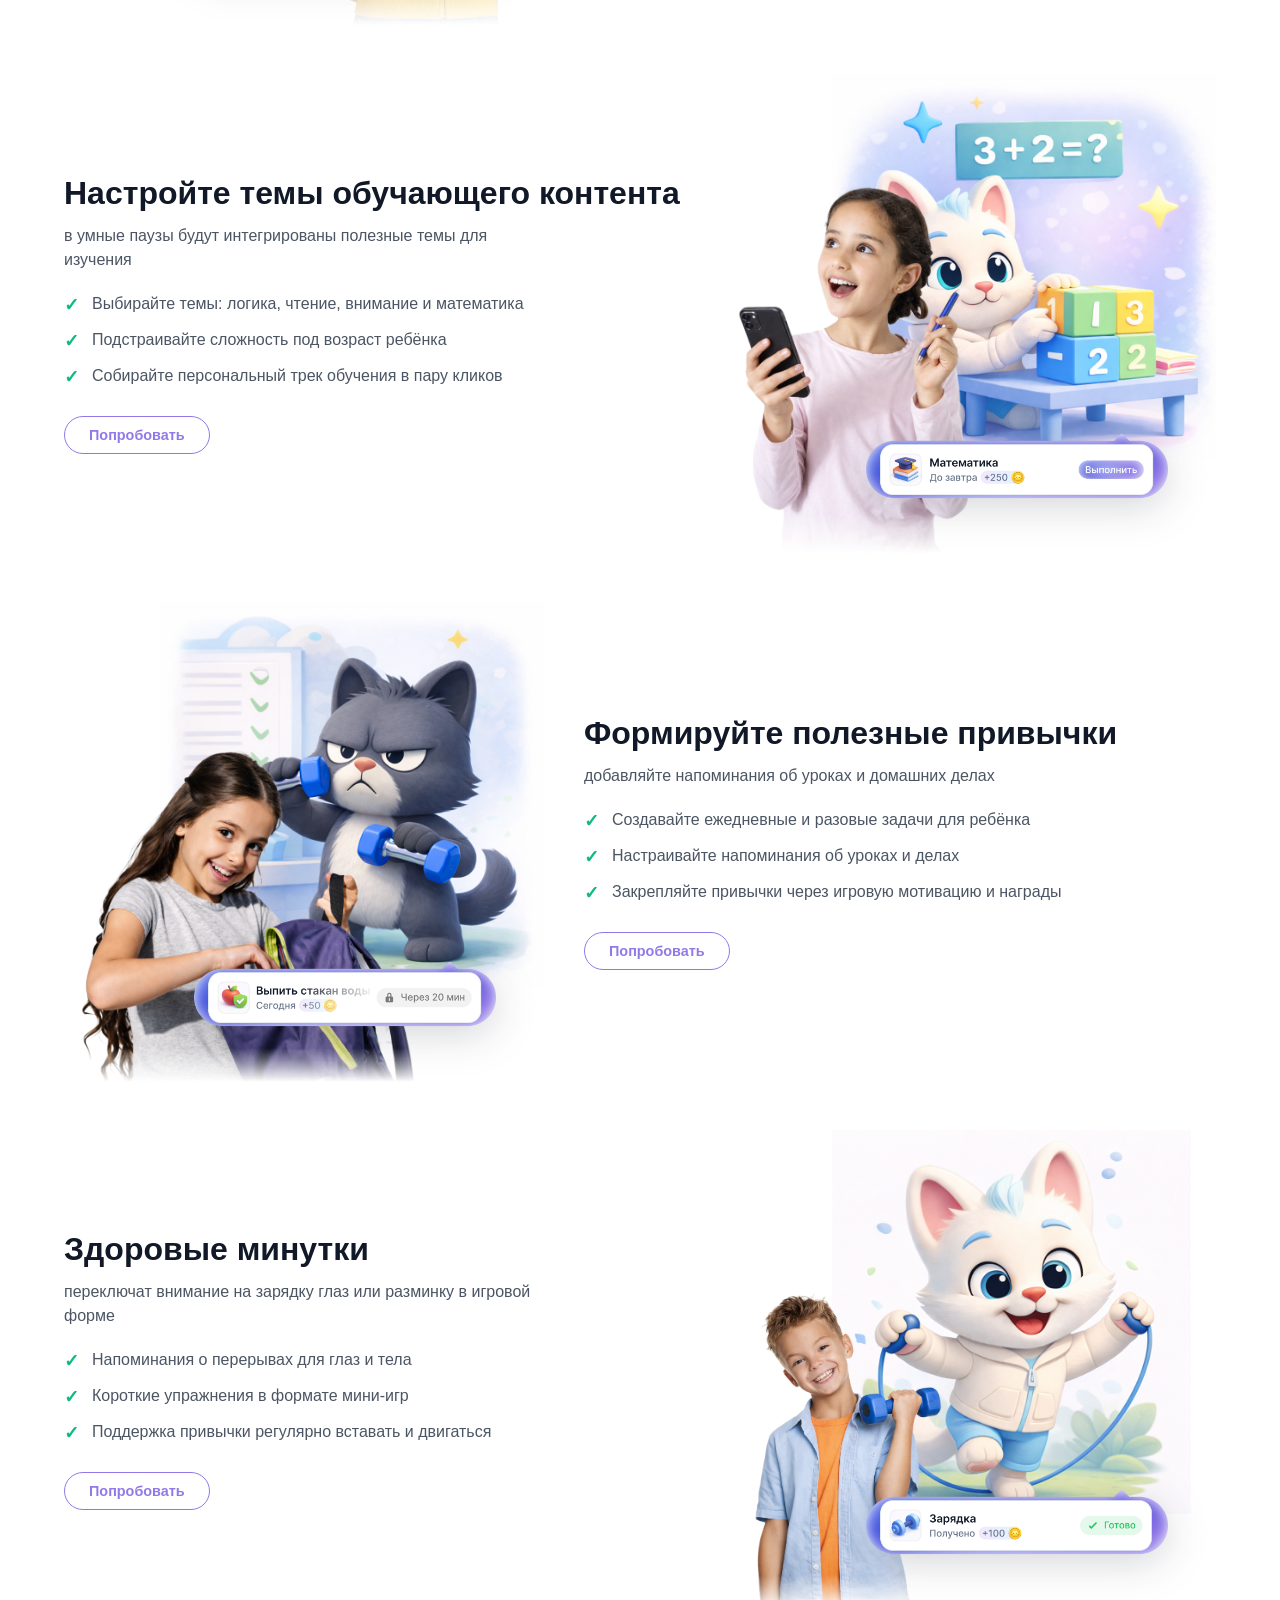
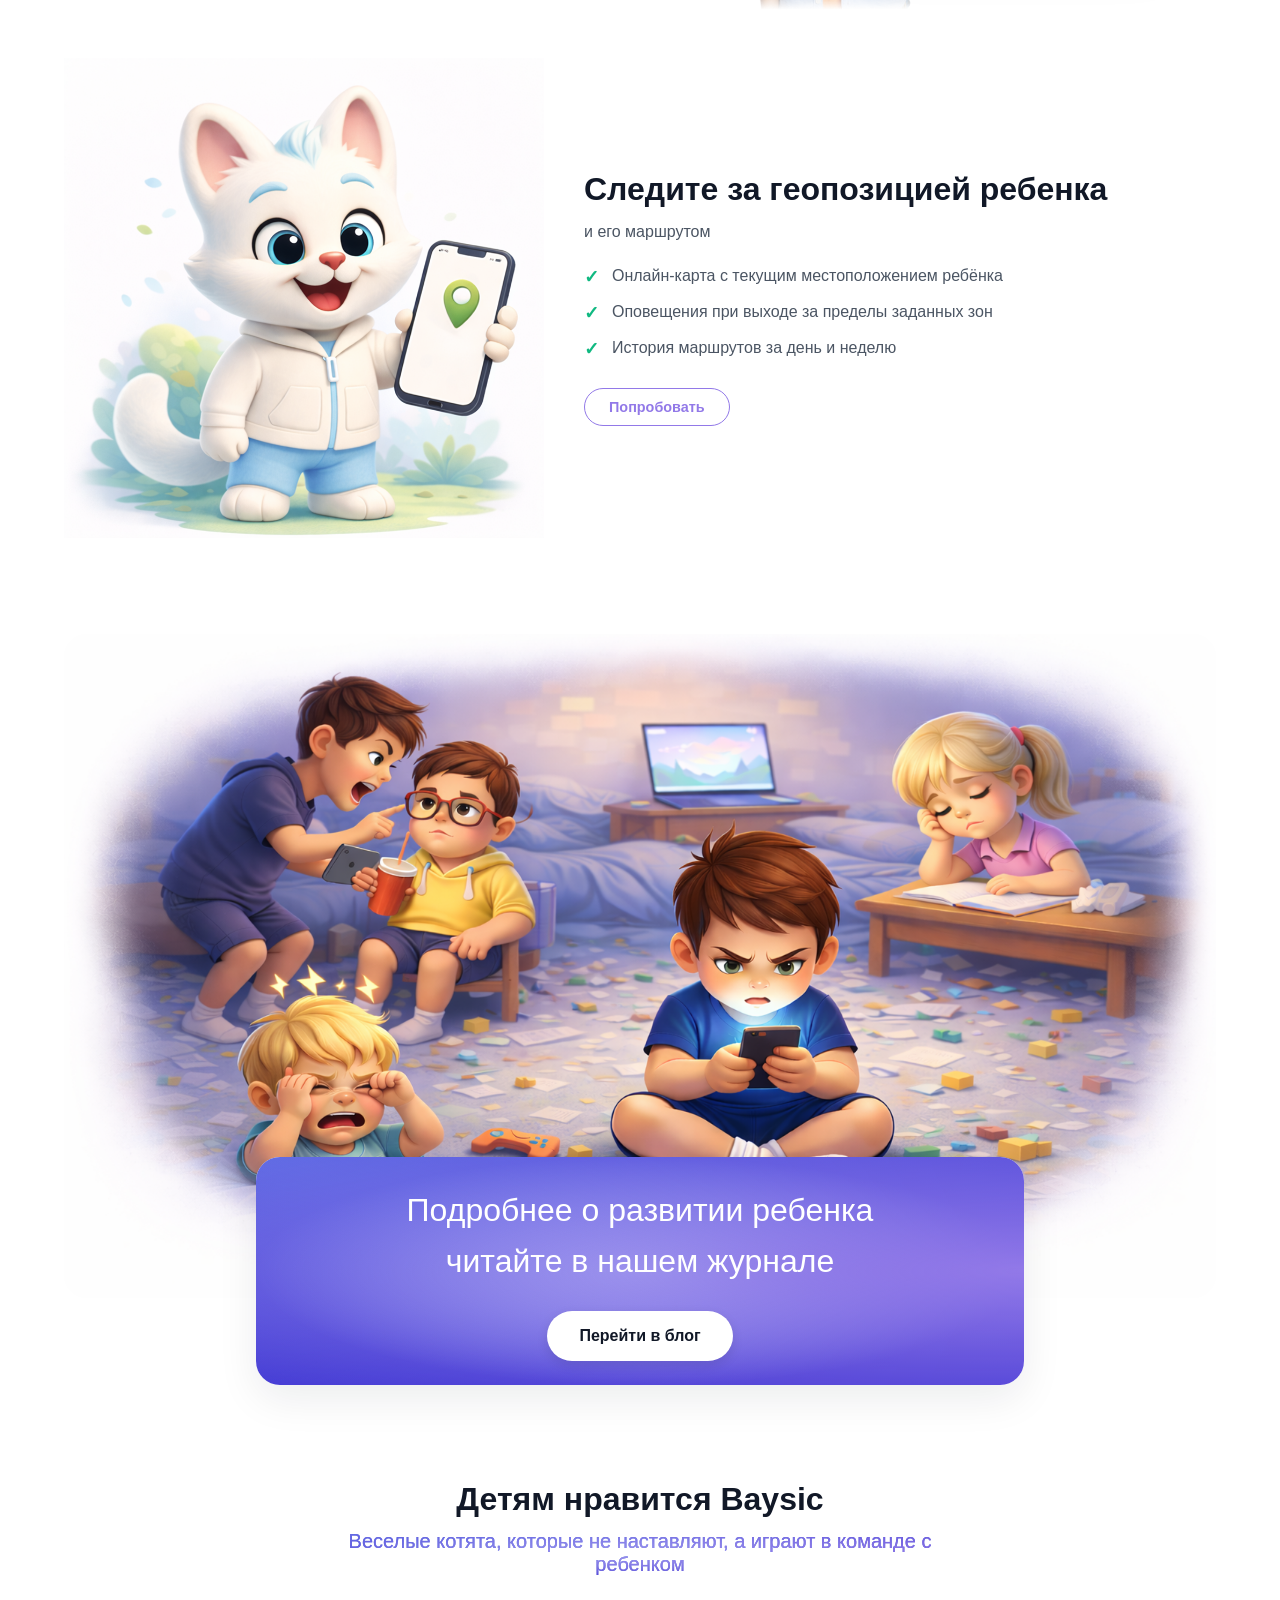
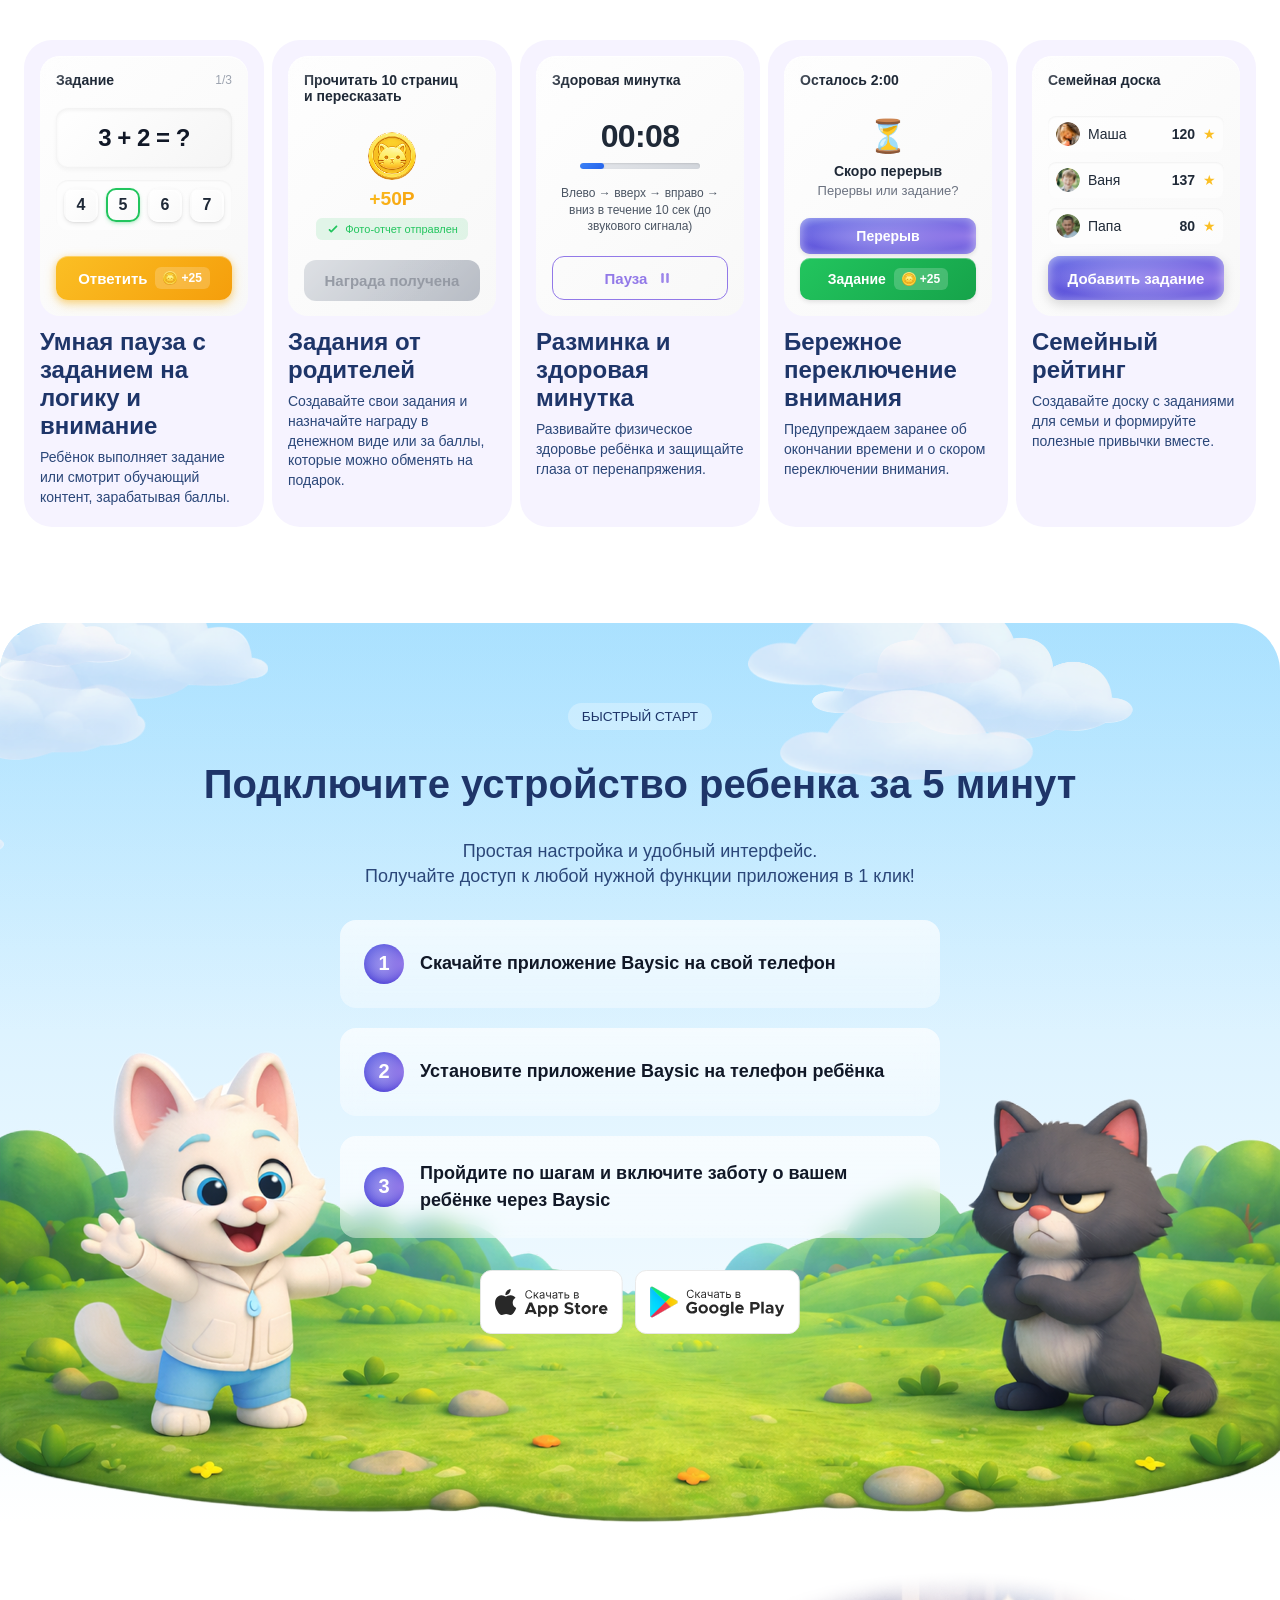
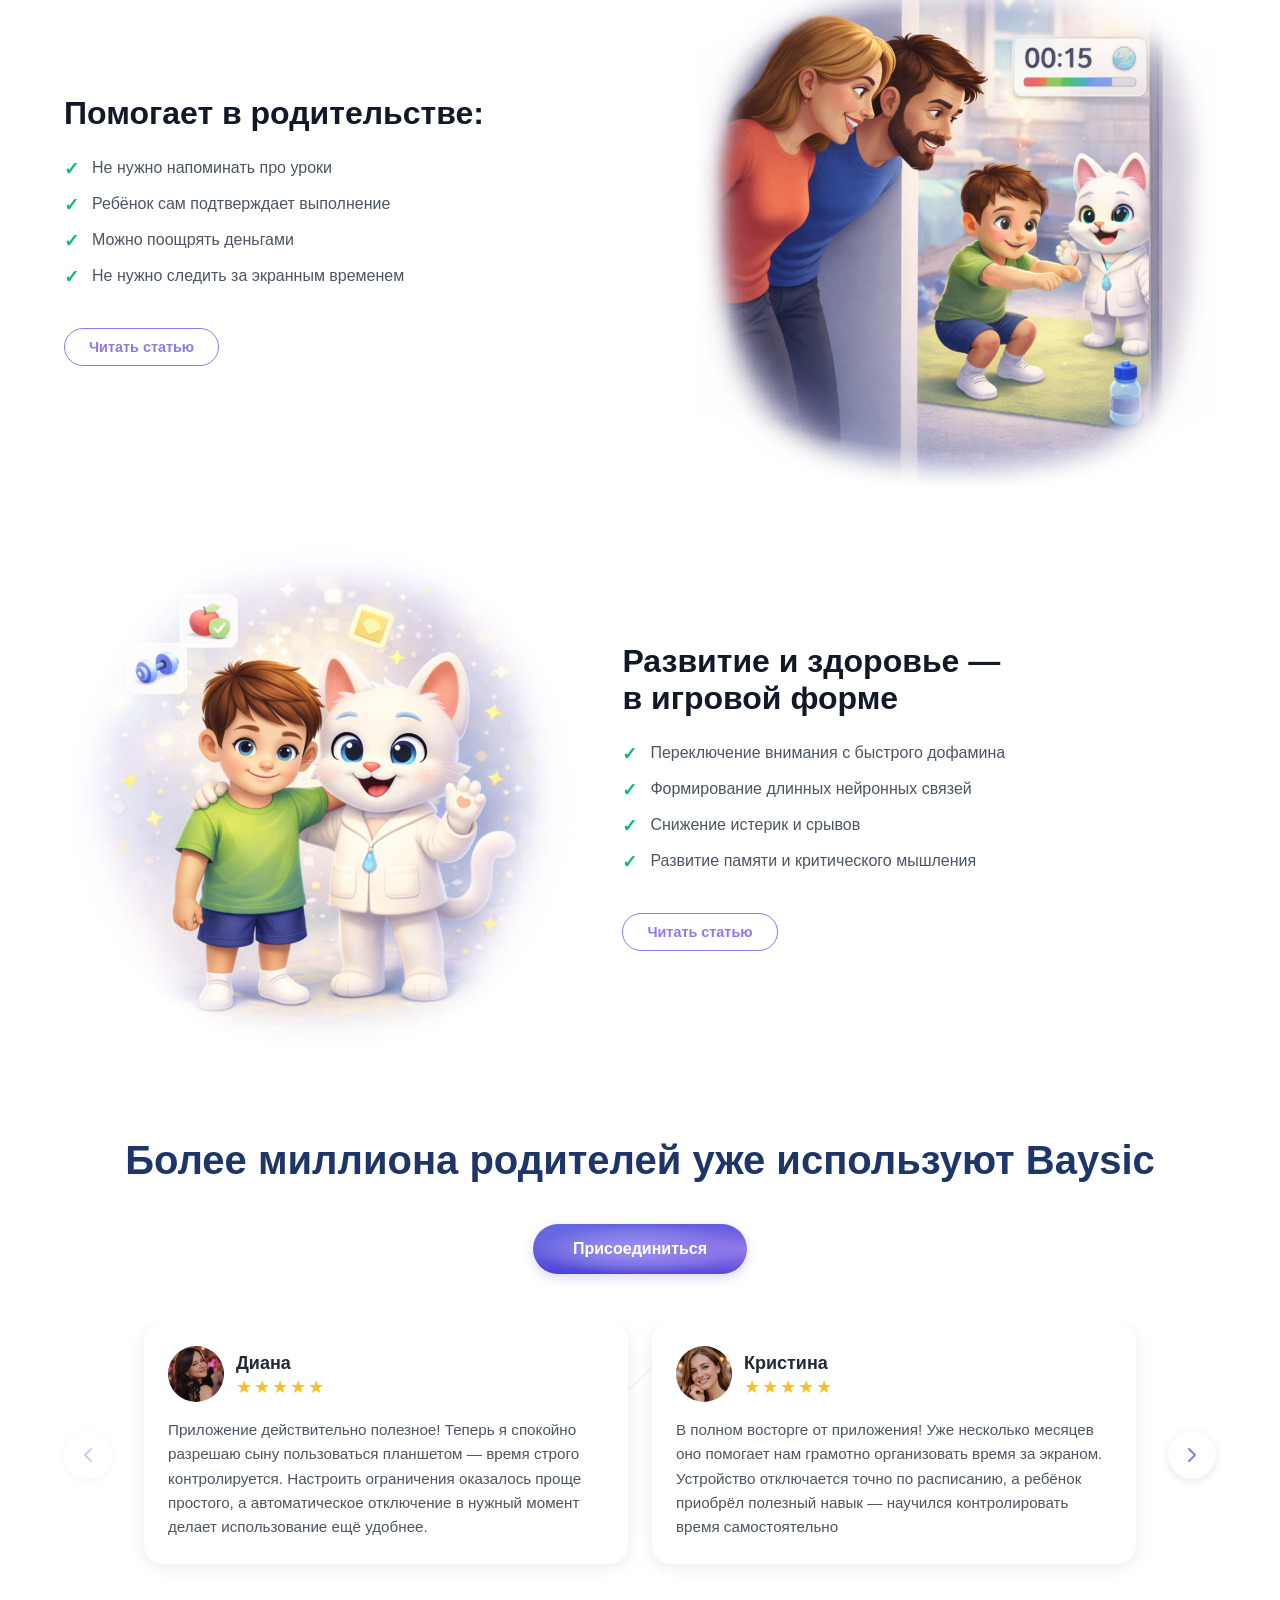
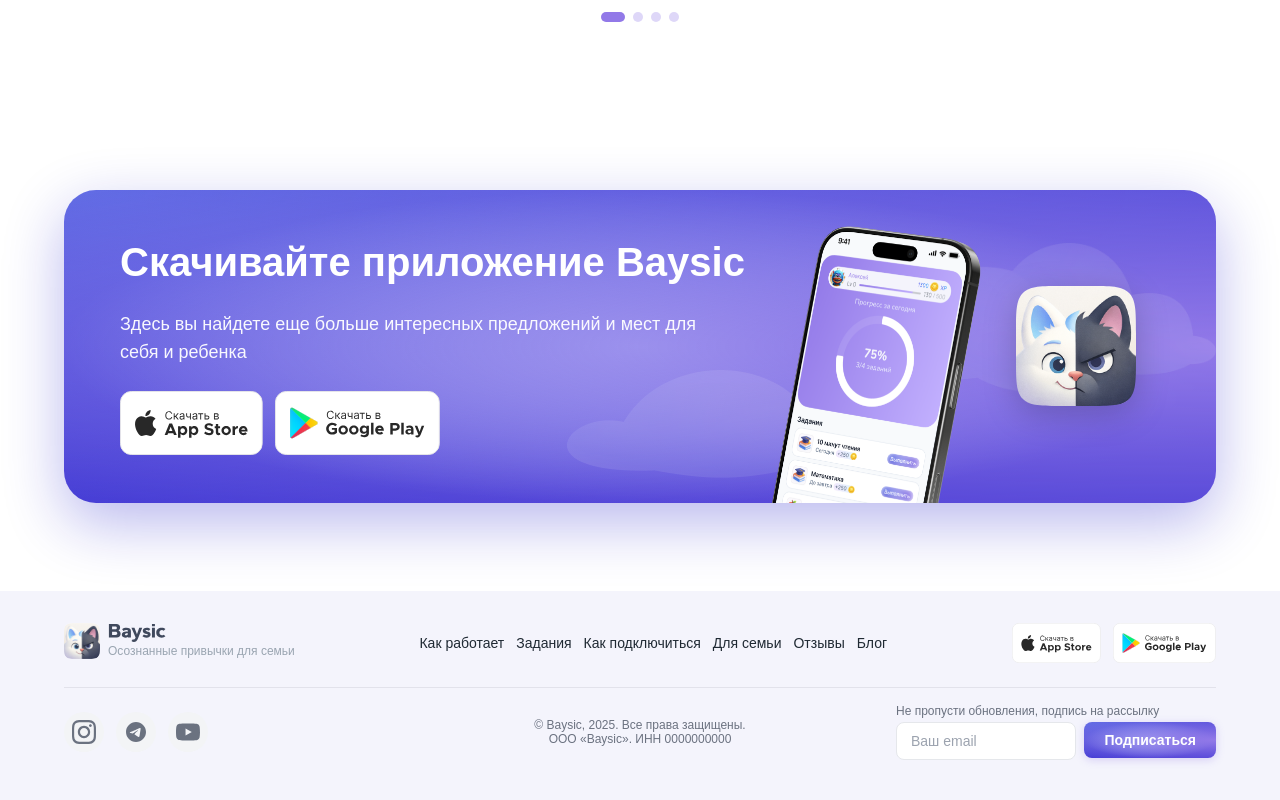
==== commit d9987504: "Updated footer layout: social links left, copyright center, subscription form right" ====
--- a/index.html
+++ b/index.html
@@ -25,8 +25,9 @@
                 <ul class="header-nav-list">
                     <li><a href="#how-it-works" class="header-nav-link">Как работает</a></li>
                     <li><a href="#tasks" class="header-nav-link">Задания</a></li>
-                    <li><a href="#screen-control" class="header-nav-link">Контроль экрана</a></li>
-                    <li><a href="#family" class="header-nav-link">Для семьи</a></li>
+                    <li><a href="#how-to-connect" class="header-nav-link">Как подключиться</a></li>
+                    <li><a href="#why-works" class="header-nav-link">Для семьи</a></li>
+                    <li><a href="#reviews" class="header-nav-link">Отзывы</a></li>
                     <li>
                         <a href="#blog" class="header-nav-link header-nav-blog">
                             Блог
@@ -77,7 +78,7 @@
         </div>
     </section>
 
-    <section class="control-intro control-intro--lock">
+    <section class="control-intro control-intro--lock" id="how-it-works">
         <div class="control-intro-inner">
             <div class="control-intro-media">
                 <img src="img/about-img/a1-lock-big.png" alt="Родительский контроль" class="control-intro-image control-intro-image--lock">
@@ -226,7 +227,7 @@
         </div>
     </section>
 
-    <section class="about" id="about">
+    <section class="about" id="tasks">
         <div class="about-inner">
             <h2 class="about-section-title">Детям нравится Baysic</h2>
             <p class="about-section-description">Веселые котята, которые не наставляют, а играют в команде с ребенком</p>
@@ -387,7 +388,7 @@
         </div>
     </section>
 
-    <section class="about-dec">
+    <section class="about-dec" id="how-to-connect">
         <div class="about-dec-clouds">
             <img src="img/hero-decor/cloud-xl.png" alt="" class="about-dec-cloud about-dec-cloud-xl">
             <img src="img/hero-decor/cloud-l.png" alt="" class="about-dec-cloud about-dec-cloud-l">
@@ -445,6 +446,7 @@
                     <li>Можно поощрять деньгами</li>
                     <li>Не нужно следить за экранным временем</li>
                 </ul>
+                <a href="#" class="why-works-button">Читать статью</a>
             </div>
             <div class="why-works-media">
                 <img src="img/about-img/solution-2.png" alt="Развитие и здоровье" class="why-works-image">
@@ -465,6 +467,7 @@
                     <li>Снижение истерик и срывов</li>
                     <li>Развитие памяти и критического мышления</li>
                 </ul>
+                <a href="#" class="why-works-button">Читать статью</a>
             </div>
         </div>
     </section>
@@ -644,8 +647,9 @@
                 <nav class="footer-nav">
                     <a href="#how-it-works" class="footer-link">Как работает</a>
                     <a href="#tasks" class="footer-link">Задания</a>
-                    <a href="#screen-control" class="footer-link">Контроль экрана</a>
-                    <a href="#family" class="footer-link">Для семьи</a>
+                    <a href="#how-to-connect" class="footer-link">Как подключиться</a>
+                    <a href="#why-works" class="footer-link">Для семьи</a>
+                    <a href="#reviews" class="footer-link">Отзывы</a>
                     <a href="#blog" class="footer-link">Блог</a>
                 </nav>
                 <div class="footer-stores">
@@ -659,22 +663,77 @@
             </div>
 
             <div class="footer-bottom">
-                <div class="footer-bottom-left footer-legal">
+                <div class="footer-bottom-left">
+                    <div class="footer-social">
+                        <a href="#" class="footer-social-link" aria-label="Instagram">
+                            <svg width="24" height="24" viewBox="0 0 24 24" fill="none" xmlns="http://www.w3.org/2000/svg">
+                                <path d="M12 2.163c3.204 0 3.584.012 4.85.07 3.252.148 4.771 1.691 4.919 4.919.058 1.265.069 1.645.069 4.849 0 3.205-.012 3.584-.069 4.849-.149 3.225-1.664 4.771-4.919 4.919-1.266.058-1.644.07-4.85.07-3.204 0-3.584-.012-4.849-.07-3.26-.149-4.771-1.699-4.919-4.92-.058-1.265-.07-1.644-.07-4.849 0-3.204.013-3.583.07-4.849.149-3.227 1.664-4.771 4.919-4.919 1.266-.057 1.645-.069 4.849-.069zm0-2.163c-3.259 0-3.667.014-4.947.072-4.358.2-6.78 2.618-6.98 6.98-.059 1.281-.073 1.689-.073 4.948 0 3.259.014 3.668.072 4.948.2 4.358 2.618 6.78 6.98 6.98 1.281.058 1.689.072 4.948.072 3.259 0 3.668-.014 4.948-.072 4.354-.2 6.782-2.618 6.98-6.98.059-1.28.073-1.689.073-4.948 0-3.259-.014-3.667-.072-4.947-.196-4.354-2.617-6.78-6.98-6.98-1.281-.059-1.69-.073-4.949-.073zm0 5.838c-3.403 0-6.162 2.759-6.162 6.162s2.759 6.163 6.162 6.163 6.162-2.759 6.162-6.163c0-3.403-2.759-6.162-6.162-6.162zm0 10.162c-2.209 0-4-1.79-4-4 0-2.209 1.791-4 4-4s4 1.791 4 4c0 2.21-1.791 4-4 4zm6.406-11.845c-.796 0-1.441.645-1.441 1.44s.645 1.44 1.441 1.44c.795 0 1.439-.645 1.439-1.44s-.644-1.44-1.439-1.44z" fill="currentColor"/>
+                            </svg>
+                        </a>
+                        <a href="#" class="footer-social-link" aria-label="Telegram">
+                            <svg width="24" height="24" viewBox="0 0 24 24" fill="none" xmlns="http://www.w3.org/2000/svg">
+                                <path d="M12 2C6.48 2 2 6.48 2 12s4.48 10 10 10 10-4.48 10-10S17.52 2 12 2zm4.64 6.8c-.15 1.58-.8 5.42-1.13 7.19-.14.75-.42 1-.68 1.03-.58.05-1.02-.38-1.58-.75-.88-.58-1.38-.94-2.23-1.5-.99-.65-.35-1.01.22-1.59.15-.15 2.71-2.48 2.76-2.69a.2.2 0 00-.05-.18c-.06-.05-.14-.03-.21-.02-.09.02-1.49.95-4.22 2.79-.4.27-.76.41-1.08.4-.36-.01-1.04-.2-1.55-.37-.63-.2-1.13-.31-1.09-.66.02-.18.27-.36.74-.55 2.92-1.27 4.86-2.11 5.83-2.51 2.78-1.16 3.35-1.36 3.73-1.36.08 0 .27.02.39.12.1.08.13.19.14.27-.01.06.01.24 0 .38z" fill="currentColor"/>
+                            </svg>
+                        </a>
+                        <a href="#" class="footer-social-link" aria-label="YouTube">
+                            <svg width="24" height="24" viewBox="0 0 24 24" fill="none" xmlns="http://www.w3.org/2000/svg">
+                                <path d="M23.498 6.186a3.016 3.016 0 0 0-2.122-2.136C19.505 3.545 12 3.545 12 3.545s-7.505 0-9.377.505A3.017 3.017 0 0 0 .502 6.186C0 8.07 0 12 0 12s0 3.93.502 5.814a3.016 3.016 0 0 0 2.122 2.136c1.871.505 9.376.505 9.376.505s7.505 0 9.377-.505a3.015 3.015 0 0 0 2.122-2.136C24 15.93 24 12 24 12s0-3.93-.502-5.814zM9.545 15.568V8.432L15.818 12l-6.273 3.568z" fill="currentColor"/>
+                            </svg>
+                        </a>
+                    </div>
+                </div>
+                <div class="footer-bottom-center footer-legal">
                     <p class="footer-legal-text">© Baysic, 2025. Все права защищены.</p>
                     <p class="footer-legal-text">ООО «Baysic». ИНН 0000000000</p>
                 </div>
-                <div class="footer-bottom-center">
-                    <div class="footer-social">
-                        <a href="#" class="footer-social-link">Instagram</a>
-                        <a href="#" class="footer-social-link">Telegram</a>
-                        <a href="#" class="footer-social-link">YouTube</a>
-                    </div>
-                </div>
                 <div class="footer-bottom-right">
-                    <a href="mailto:support@baysic.app" class="footer-support">support@baysic.app</a>
+                    <div class="footer-subscribe">
+                        <h3 class="footer-subscribe-title">Не пропусти обновления, подпись на рассылку</h3>
+                        <form class="footer-subscribe-form">
+                            <input type="email" class="footer-subscribe-input" placeholder="Ваш email" required>
+                            <button type="submit" class="footer-subscribe-button">Подписаться</button>
+                        </form>
+                    </div>
                 </div>
             </div>
         </div>
     </footer>
+
+    <!-- Modal -->
+    <div class="modal-overlay" id="download-modal">
+        <div class="modal-container">
+            <button class="modal-close" aria-label="Закрыть модальное окно">
+                <svg width="24" height="24" viewBox="0 0 24 24" fill="none" xmlns="http://www.w3.org/2000/svg">
+                    <path d="M18 6L6 18M6 6L18 18" stroke="currentColor" stroke-width="2" stroke-linecap="round" stroke-linejoin="round"/>
+                </svg>
+            </button>
+            <div class="modal-content">
+                <h2 class="modal-title">Хочу узнать первым</h2>
+                <p class="modal-description">Сервис будет доступен для скачивания в марте 2026 года. Подпишитесь на Email рассылку и мы оповестим вас о публикации</p>
+                <form class="modal-form">
+                    <input type="email" class="modal-input" placeholder="Ваш email" required>
+                    <button type="submit" class="modal-submit-button">Подписаться</button>
+                </form>
+                <div class="modal-social">
+                    <a href="#" class="modal-social-link" aria-label="Instagram">
+                        <svg width="24" height="24" viewBox="0 0 24 24" fill="none" xmlns="http://www.w3.org/2000/svg">
+                            <path d="M12 2.163c3.204 0 3.584.012 4.85.07 3.252.148 4.771 1.691 4.919 4.919.058 1.265.069 1.645.069 4.849 0 3.205-.012 3.584-.069 4.849-.149 3.225-1.664 4.771-4.919 4.919-1.266.058-1.644.07-4.85.07-3.204 0-3.584-.012-4.849-.07-3.26-.149-4.771-1.699-4.919-4.92-.058-1.265-.07-1.644-.07-4.849 0-3.204.013-3.583.07-4.849.149-3.227 1.664-4.771 4.919-4.919 1.266-.057 1.645-.069 4.849-.069zm0-2.163c-3.259 0-3.667.014-4.947.072-4.358.2-6.78 2.618-6.98 6.98-.059 1.281-.073 1.689-.073 4.948 0 3.259.014 3.668.072 4.948.2 4.358 2.618 6.78 6.98 6.98 1.281.058 1.689.072 4.948.072 3.259 0 3.668-.014 4.948-.072 4.354-.2 6.782-2.618 6.98-6.98.059-1.28.073-1.689.073-4.948 0-3.259-.014-3.667-.072-4.947-.196-4.354-2.617-6.78-6.98-6.98-1.281-.059-1.69-.073-4.949-.073zm0 5.838c-3.403 0-6.162 2.759-6.162 6.162s2.759 6.163 6.162 6.163 6.162-2.759 6.162-6.163c0-3.403-2.759-6.162-6.162-6.162zm0 10.162c-2.209 0-4-1.79-4-4 0-2.209 1.791-4 4-4s4 1.791 4 4c0 2.21-1.791 4-4 4zm6.406-11.845c-.796 0-1.441.645-1.441 1.44s.645 1.44 1.441 1.44c.795 0 1.439-.645 1.439-1.44s-.644-1.44-1.439-1.44z" fill="currentColor"/>
+                        </svg>
+                    </a>
+                    <a href="#" class="modal-social-link" aria-label="Telegram">
+                        <svg width="24" height="24" viewBox="0 0 24 24" fill="none" xmlns="http://www.w3.org/2000/svg">
+                            <path d="M12 2C6.48 2 2 6.48 2 12s4.48 10 10 10 10-4.48 10-10S17.52 2 12 2zm4.64 6.8c-.15 1.58-.8 5.42-1.13 7.19-.14.75-.42 1-.68 1.03-.58.05-1.02-.38-1.58-.75-.88-.58-1.38-.94-2.23-1.5-.99-.65-.35-1.01.22-1.59.15-.15 2.71-2.48 2.76-2.69a.2.2 0 00-.05-.18c-.06-.05-.14-.03-.21-.02-.09.02-1.49.95-4.22 2.79-.4.27-.76.41-1.08.4-.36-.01-1.04-.2-1.55-.37-.63-.2-1.13-.31-1.09-.66.02-.18.27-.36.74-.55 2.92-1.27 4.86-2.11 5.83-2.51 2.78-1.16 3.35-1.36 3.73-1.36.08 0 .27.02.39.12.1.08.13.19.14.27-.01.06.01.24 0 .38z" fill="currentColor"/>
+                        </svg>
+                    </a>
+                    <a href="#" class="modal-social-link" aria-label="YouTube">
+                        <svg width="24" height="24" viewBox="0 0 24 24" fill="none" xmlns="http://www.w3.org/2000/svg">
+                            <path d="M23.498 6.186a3.016 3.016 0 0 0-2.122-2.136C19.505 3.545 12 3.545 12 3.545s-7.505 0-9.377.505A3.017 3.017 0 0 0 .502 6.186C0 8.07 0 12 0 12s0 3.93.502 5.814a3.016 3.016 0 0 0 2.122 2.136c1.871.505 9.376.505 9.376.505s7.505 0 9.377-.505a3.015 3.015 0 0 0 2.122-2.136C24 15.93 24 12 24 12s0-3.93-.502-5.814zM9.545 15.568V8.432L15.818 12l-6.273 3.568z" fill="currentColor"/>
+                        </svg>
+                    </a>
+                </div>
+                <p class="modal-social-text">Подпишитесь на нас в соцсетях чтобы не пропустить</p>
+            </div>
+        </div>
+    </div>
 </body>
 </html>
--- a/styles.css
+++ b/styles.css
@@ -1882,6 +1882,30 @@
     font-size: 1.125rem;
 }
 
+.why-works-button {
+    display: inline-block;
+    width: fit-content;
+    align-self: flex-start;
+    margin-top: 24px;
+    padding: 0.625rem 1.5rem;
+    font-size: 0.9rem;
+    font-weight: 600;
+    color: #9279E8;
+    border: 1.5px solid #9279E8;
+    border-radius: 999px;
+    text-decoration: none;
+    background: transparent;
+    box-shadow: none;
+    transition: transform 0.2s ease, box-shadow 0.2s ease, background-color 0.2s ease, color 0.2s ease;
+    cursor: pointer;
+}
+
+.why-works-button:hover {
+    transform: translateY(-2px);
+    background-color: rgba(146, 121, 232, 0.08);
+    box-shadow: 0 4px 10px rgba(15, 23, 42, 0.08);
+}
+
 .why-works-media {
     flex: 0 0 45%;
 }
@@ -2983,6 +3007,68 @@
     display: block;
 }
 
+.footer-subscribe {
+    display: flex;
+    flex-direction: column;
+    gap: 4px;
+    min-width: 280px;
+    max-width: 320px;
+}
+
+.footer-subscribe-title {
+    font-size: 0.75rem;
+    font-weight: 400;
+    color: #6B7280;
+    margin: 0;
+}
+
+.footer-subscribe-form {
+    display: flex;
+    gap: 8px;
+    align-items: flex-start;
+}
+
+.footer-subscribe-input {
+    flex: 1;
+    padding: 10px 14px;
+    border: 1.5px solid #E5E7EB;
+    border-radius: 8px;
+    font-size: 0.875rem;
+    color: #1F2937;
+    background: #ffffff;
+    transition: border-color 0.2s ease;
+    min-width: 0;
+}
+
+.footer-subscribe-input:focus {
+    outline: none;
+    border-color: #9279E8;
+}
+
+.footer-subscribe-input::placeholder {
+    color: #9CA3AF;
+}
+
+.footer-subscribe-button {
+    padding: 10px 20px;
+    font-size: 0.875rem;
+    font-weight: 600;
+    color: #ffffff;
+    border: none;
+    border-radius: 8px;
+    cursor: pointer;
+    background: radial-gradient(215.11% 111.8% at 100% 50%, #9279E8 0%, rgba(146, 121, 232, 0.00) 100%), radial-gradient(144.72% 111.8% at 0% 0%, rgba(118, 181, 253, 0.50) 0%, rgba(118, 181, 253, 0.00) 100%), radial-gradient(50% 50% at 50% 50%, #CBE9FC 0%, rgba(203, 233, 252, 0.00) 100%), #1613C7;
+    box-shadow: 0 2px 8px rgba(146, 121, 232, 0.3);
+    transition: transform 0.2s ease, box-shadow 0.2s ease;
+    white-space: nowrap;
+    flex-shrink: 0;
+}
+
+.footer-subscribe-button:hover {
+    transform: translateY(-1px);
+    box-shadow: 0 4px 12px rgba(146, 121, 232, 0.4);
+}
+
 .footer-bottom {
     display: flex;
     align-items: center;
@@ -3009,40 +3095,52 @@
     display: flex;
     flex-wrap: wrap;
     gap: 12px;
-    font-size: 0.8125rem;
+    align-items: center;
 }
 
 .footer-social-link {
-    color: #1f2933;
+    width: 40px;
+    height: 40px;
+    display: flex;
+    align-items: center;
+    justify-content: center;
+    border-radius: 50%;
+    background: #F3F4F6;
+    color: #6B7280;
     text-decoration: none;
+    transition: background-color 0.2s ease, color 0.2s ease, transform 0.2s ease;
 }
 
 .footer-social-link:hover {
+    background: #E5E7EB;
     color: #9279E8;
-}
-
-.footer-support {
-    font-size: 0.8125rem;
-    color: #4B5563;
-    text-decoration: none;
-}
-
-.footer-support:hover {
-    color: #1613C7;
-}
-
-.footer-bottom-left,
+    transform: translateY(-2px);
+}
+
+.footer-bottom-left {
+    flex: 1;
+    display: flex;
+    align-items: center;
+}
+
+.footer-bottom-center {
+    flex: 0 0 auto;
+    display: flex;
+    flex-direction: column;
+    align-items: center;
+    justify-content: center;
+    padding: 0 16px;
+}
+
 .footer-bottom-right {
     flex: 1;
-}
-
-.footer-bottom-center {
-    flex: 0 0 auto;
-    display: flex;
-    justify-content: center;
-    padding: 0 16px;
-    border-left: 1px solid rgba(0, 0, 0, 0.05);
-    border-right: 1px solid rgba(0, 0, 0, 0.05);
+    display: flex;
+    align-items: center;
+    justify-content: flex-end;
+}
+
+.footer-legal {
+    text-align: center;
 }
 
 @media (max-width: 768px) {
@@ -3061,6 +3159,20 @@
     .footer-stores {
         width: 100%;
         justify-content: flex-start;
+    }
+
+    .footer-subscribe {
+        width: 100%;
+        min-width: 0;
+    }
+
+    .footer-subscribe-form {
+        flex-direction: column;
+        gap: 10px;
+    }
+
+    .footer-subscribe-button {
+        width: 100%;
     }
 
     .footer-bottom {
@@ -3072,13 +3184,17 @@
     .footer-bottom-center,
     .footer-bottom-right {
         width: 100%;
-        border-left: none;
-        border-right: none;
         padding: 0;
+        justify-content: center;
     }
 
     .footer-bottom-center {
         padding: 8px 0;
+    }
+
+    .footer-subscribe {
+        width: 100%;
+        min-width: 0;
     }
 }
 
@@ -3134,3 +3250,191 @@
         display: flex;
     }
 }
+
+/* Modal Styles */
+.modal-overlay {
+    position: fixed;
+    top: 0;
+    left: 0;
+    right: 0;
+    bottom: 0;
+    background: rgba(0, 0, 0, 0.5);
+    backdrop-filter: blur(4px);
+    display: flex;
+    align-items: center;
+    justify-content: center;
+    z-index: 10000;
+    opacity: 0;
+    visibility: hidden;
+    transition: opacity 0.3s ease, visibility 0.3s ease;
+    padding: 20px;
+}
+
+.modal-overlay.is-open {
+    opacity: 1;
+    visibility: visible;
+}
+
+.modal-container {
+    position: relative;
+    background: #ffffff;
+    border-radius: 24px;
+    padding: 32px;
+    max-width: 480px;
+    width: 100%;
+    max-height: 90vh;
+    overflow-y: auto;
+    box-shadow: 0 20px 60px rgba(0, 0, 0, 0.3);
+    transform: scale(0.9);
+    transition: transform 0.3s ease;
+}
+
+.modal-overlay.is-open .modal-container {
+    transform: scale(1);
+}
+
+.modal-close {
+    position: absolute;
+    top: 16px;
+    right: 16px;
+    width: 32px;
+    height: 32px;
+    border: none;
+    background: transparent;
+    cursor: pointer;
+    display: flex;
+    align-items: center;
+    justify-content: center;
+    color: #6B7280;
+    border-radius: 50%;
+    transition: background-color 0.2s ease, color 0.2s ease;
+    z-index: 1;
+}
+
+.modal-close:hover {
+    background: #F3F4F6;
+    color: #1F2937;
+}
+
+.modal-content {
+    display: flex;
+    flex-direction: column;
+    align-items: center;
+    text-align: center;
+    gap: 20px;
+}
+
+.modal-title {
+    font-size: 1.75rem;
+    font-weight: 600;
+    color: #1F2937;
+    margin: 0;
+    line-height: 1.2;
+}
+
+.modal-description {
+    font-size: 1rem;
+    color: #6B7280;
+    line-height: 1.5;
+    margin: 0;
+    max-width: 400px;
+}
+
+.modal-form {
+    width: 100%;
+    display: flex;
+    flex-direction: column;
+    gap: 12px;
+    margin-top: 8px;
+}
+
+.modal-input {
+    width: 100%;
+    padding: 12px 16px;
+    border: 1.5px solid #E5E7EB;
+    border-radius: 12px;
+    font-size: 1rem;
+    color: #1F2937;
+    background: #ffffff;
+    transition: border-color 0.2s ease;
+    box-sizing: border-box;
+}
+
+.modal-input:focus {
+    outline: none;
+    border-color: #9279E8;
+}
+
+.modal-input::placeholder {
+    color: #9CA3AF;
+}
+
+.modal-submit-button {
+    padding: 16px 24px;
+    font-size: 1rem;
+    font-weight: 600;
+    color: #ffffff;
+    border: none;
+    border-radius: 12px;
+    cursor: pointer;
+    background: radial-gradient(215.11% 111.8% at 100% 50%, #9279E8 0%, rgba(146, 121, 232, 0.00) 100%), radial-gradient(144.72% 111.8% at 0% 0%, rgba(118, 181, 253, 0.50) 0%, rgba(118, 181, 253, 0.00) 100%), radial-gradient(50% 50% at 50% 50%, #CBE9FC 0%, rgba(203, 233, 252, 0.00) 100%), #1613C7;
+    box-shadow: 0 4px 12px rgba(146, 121, 232, 0.3);
+    transition: transform 0.2s ease, box-shadow 0.2s ease;
+}
+
+.modal-submit-button:hover {
+    transform: translateY(-2px);
+    box-shadow: 0 6px 16px rgba(146, 121, 232, 0.4);
+}
+
+.modal-social {
+    display: flex;
+    gap: 16px;
+    justify-content: center;
+    margin-top: 8px;
+}
+
+.modal-social-link {
+    width: 40px;
+    height: 40px;
+    display: flex;
+    align-items: center;
+    justify-content: center;
+    border-radius: 50%;
+    background: #F3F4F6;
+    color: #6B7280;
+    text-decoration: none;
+    transition: background-color 0.2s ease, color 0.2s ease, transform 0.2s ease;
+}
+
+.modal-social-link:hover {
+    background: #E5E7EB;
+    color: #9279E8;
+    transform: translateY(-2px);
+}
+
+.modal-social-text {
+    font-size: 0.875rem;
+    color: #9CA3AF;
+    margin: 0;
+    margin-top: 2px;
+}
+
+@media (max-width: 767px) {
+    .modal-container {
+        padding: 24px;
+        max-width: 100%;
+    }
+
+    .modal-title {
+        font-size: 1.5rem;
+    }
+
+    .modal-description {
+        font-size: 0.95rem;
+    }
+
+    .modal-form {
+        gap: 10px;
+    }
+}
